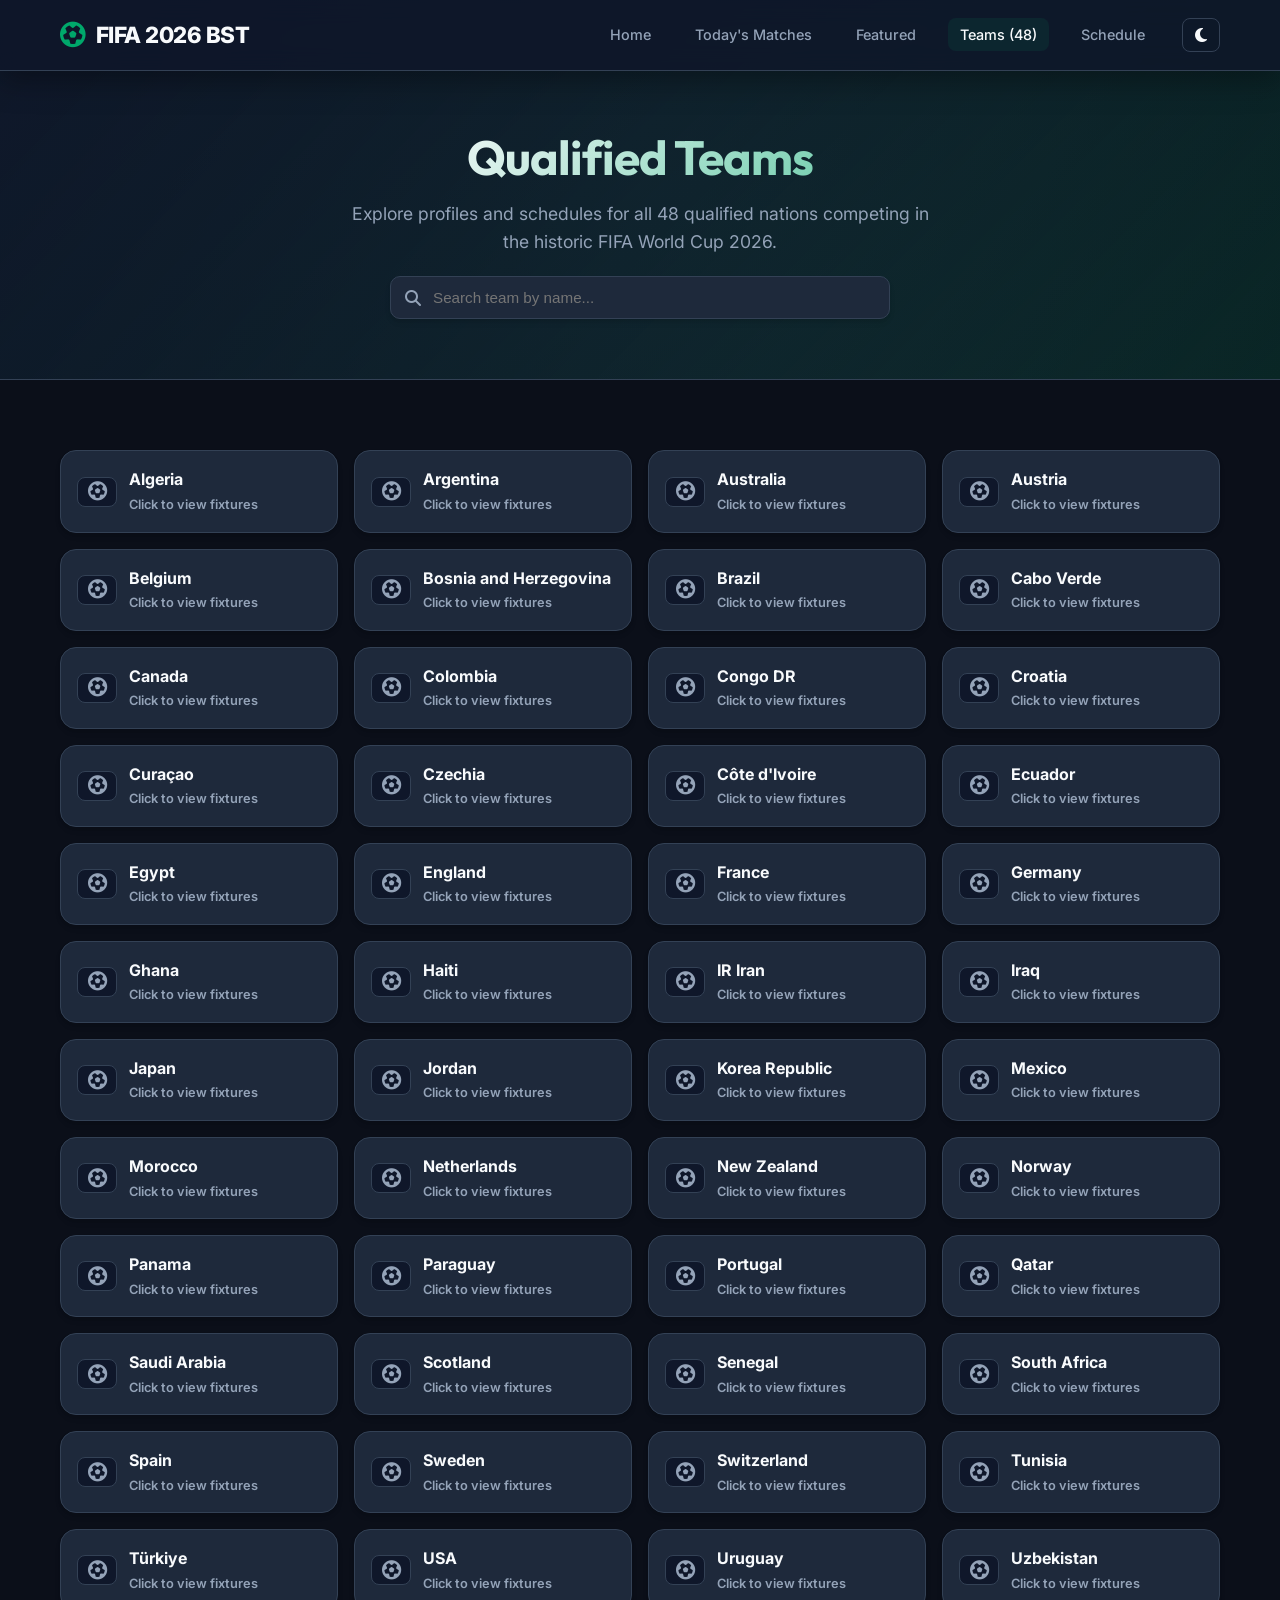
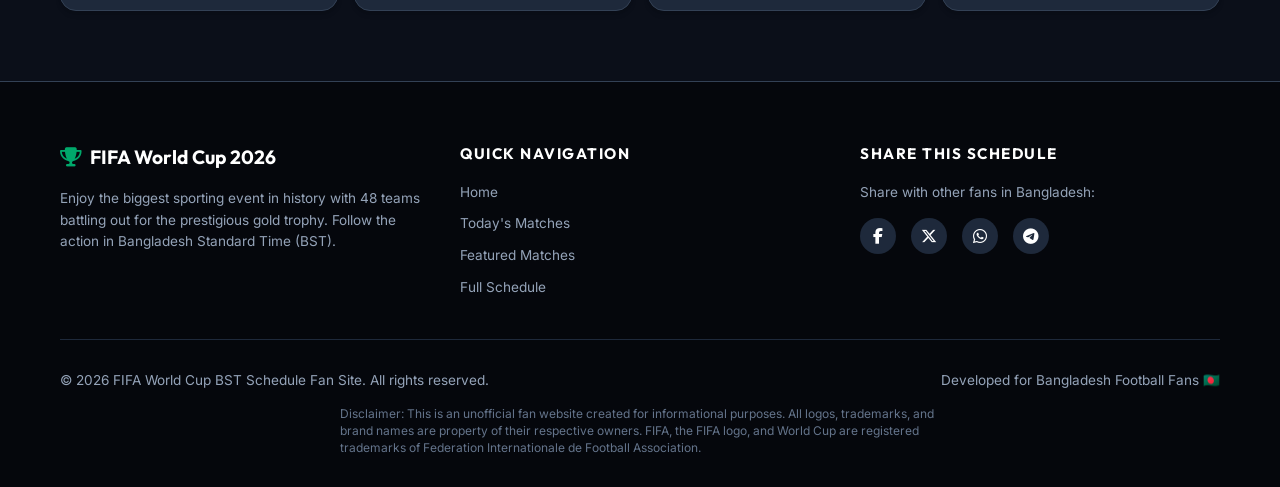
==== teams.html @ 89f2f766 "update" ====
<!DOCTYPE html>
<html lang="en">
<head>
  <meta charset="UTF-8">
  <meta name="viewport" content="width=device-width, initial-scale=1.0">
  <title>FIFA World Cup 2026 – Qualified Teams (48 Nations)</title>
  
  <!-- SEO Meta Tags -->
  <meta name="description" content="View all 48 qualified countries for the FIFA World Cup 2026. Search by team name and filter schedules instantly.">
  <meta name="keywords" content="FIFA World Cup 2026, World Cup Teams, Qualified Nations, 48 Teams, World Cup BST">
  <meta name="author" content="Antigravity Coding Assistant">
  
  <!-- Google Fonts -->
  <link rel="preconnect" href="https://fonts.googleapis.com">
  <link rel="preconnect" href="https://fonts.gstatic.com" crossorigin>
  <link href="https://fonts.googleapis.com/css2?family=Inter:wght@300;400;500;600;700&family=Outfit:wght@400;500;600;700;800;900&display=swap" rel="stylesheet">
  
  <!-- FontAwesome Icons -->
  <link rel="stylesheet" href="https://cdnjs.cloudflare.com/ajax/libs/font-awesome/6.4.0/css/all.min.css">
  
  <style>
    /* CSS Variable Definitions for Themes */
    :root {
      /* Dark Theme (Default) */
      --bg-primary: #0b0f19;
      --bg-secondary: #1e293b;
      --bg-tertiary: #0f172a;
      --border-color: #334155;
      --text-primary: #f8fafc;
      --text-secondary: #94a3b8;
      
      --primary-color: #00a86b; /* Emerald Green */
      --primary-hover: #00c880;
      --secondary-color: #ffd700; /* Gold */
      --accent-color: #e21a3c; /* Crimson */
      
      --card-bg: rgba(30, 41, 59, 0.7);
      --card-hover-border: var(--primary-color);
      --header-bg: rgba(15, 23, 42, 0.85);
      
      --glass-shadow: 0 8px 32px 0 rgba(0, 0, 0, 0.37);
      --card-shadow: 0 4px 6px -1px rgba(0, 0, 0, 0.1), 0 2px 4px -1px rgba(0, 0, 0, 0.06);
    }

    [data-theme="light"] {
      /* Light Theme */
      --bg-primary: #f1f5f9;
      --bg-secondary: #ffffff;
      --bg-tertiary: #f8fafc;
      --border-color: #cbd5e1;
      --text-primary: #0f172a;
      --text-secondary: #64748b;
      
      --primary-color: #00875a;
      --primary-hover: #00a86b;
      --secondary-color: #d97706; /* Rich Amber Gold */
      --accent-color: #c0122e;
      
      --card-bg: rgba(255, 255, 255, 0.8);
      --card-hover-border: var(--primary-color);
      --header-bg: rgba(248, 250, 252, 0.85);
      
      --glass-shadow: 0 8px 32px 0 rgba(15, 23, 42, 0.06);
      --card-shadow: 0 4px 6px -1px rgba(0, 0, 0, 0.05), 0 2px 4px -1px rgba(0, 0, 0, 0.03);
    }

    /* Core Styles */
    * {
      box-sizing: border-box;
      margin: 0;
      padding: 0;
      transition: background-color 0.3s ease, color 0.3s ease, border-color 0.3s ease;
    }

    html {
      scroll-behavior: smooth;
    }

    body {
      font-family: 'Inter', sans-serif;
      background-color: var(--bg-primary);
      color: var(--text-primary);
      line-height: 1.6;
      overflow-x: hidden;
    }

    h1, h2, h3, h4, .font-title {
      font-family: 'Outfit', sans-serif;
      font-weight: 700;
    }

    a {
      text-decoration: none;
      color: inherit;
    }

    .container {
      max-width: 1200px;
      margin: 0 auto;
      padding: 0 20px;
    }

    /* Sticky Navigation Header */
    header {
      position: fixed;
      top: 0;
      left: 0;
      width: 100%;
      z-index: 1000;
      background-color: var(--header-bg);
      backdrop-filter: blur(12px);
      -webkit-backdrop-filter: blur(12px);
      border-bottom: 1px solid var(--border-color);
      box-shadow: var(--glass-shadow);
    }

    .nav-container {
      display: flex;
      justify-content: space-between;
      align-items: center;
      height: 70px;
    }

    .logo {
      display: flex;
      align-items: center;
      gap: 10px;
      font-size: 1.4rem;
      font-weight: 800;
      color: var(--text-primary);
      letter-spacing: -0.5px;
    }

    .logo i {
      color: var(--primary-color);
      font-size: 1.6rem;
    }

    nav {
      display: flex;
      align-items: center;
      gap: 25px;
    }

    .nav-links {
      display: flex;
      list-style: none;
      gap: 20px;
    }

    .nav-links a {
      font-size: 0.9rem;
      font-weight: 500;
      color: var(--text-secondary);
      padding: 8px 12px;
      border-radius: 8px;
      transition: all 0.2s ease;
    }

    .nav-links a:hover, .nav-links a.active {
      color: var(--text-primary);
      background-color: rgba(0, 168, 107, 0.1);
    }

    /* Theme Toggle Switch */
    .theme-toggle-btn {
      background: none;
      border: 1px solid var(--border-color);
      color: var(--text-primary);
      cursor: pointer;
      font-size: 1rem;
      padding: 8px 12px;
      border-radius: 8px;
      display: flex;
      align-items: center;
      justify-content: center;
      transition: all 0.2s ease;
    }

    .theme-toggle-btn:hover {
      border-color: var(--primary-color);
      color: var(--primary-color);
      background-color: rgba(0, 168, 107, 0.05);
    }

    /* Mobile Menu Toggle Button */
    .menu-toggle {
      display: none;
      background: none;
      border: none;
      color: var(--text-primary);
      font-size: 1.5rem;
      cursor: pointer;
    }

    /* Hero Section */
    .hero-section {
      position: relative;
      background: linear-gradient(135deg, var(--bg-tertiary) 0%, rgba(0, 168, 107, 0.15) 100%),
                  radial-gradient(circle at 50% 50%, rgba(30, 41, 59, 0.4) 0%, var(--bg-primary) 100%);
      padding: 130px 20px 60px 20px;
      text-align: center;
      border-bottom: 1px solid var(--border-color);
    }

    .hero-title {
      font-size: 3rem;
      line-height: 1.15;
      margin-bottom: 15px;
      letter-spacing: -1px;
      background: linear-gradient(135deg, var(--text-primary) 30%, var(--primary-color) 100%);
      -webkit-background-clip: text;
      -webkit-text-fill-color: transparent;
    }

    .hero-subtitle {
      font-size: 1.1rem;
      color: var(--text-secondary);
      max-width: 600px;
      margin: 0 auto 20px auto;
    }

    /* Search Box */
    .search-container {
      max-width: 500px;
      margin: 20px auto 0 auto;
      position: relative;
    }

    .search-container i {
      position: absolute;
      left: 15px;
      top: 50%;
      transform: translateY(-50%);
      color: var(--text-secondary);
    }

    .search-container input {
      width: 100%;
      background-color: var(--bg-secondary);
      border: 1px solid var(--border-color);
      border-radius: 10px;
      padding: 12px 15px 12px 42px;
      color: var(--text-primary);
      font-size: 0.95rem;
      outline: none;
      transition: border-color 0.2s ease;
      box-shadow: var(--card-shadow);
    }

    .search-container input:focus {
      border-color: var(--primary-color);
    }

    /* Teams Grid Section */
    .teams-section {
      padding: 70px 0;
    }

    .teams-grid {
      display: grid;
      grid-template-columns: repeat(auto-fill, minmax(220px, 1fr));
      gap: 16px;
      align-items: stretch;
    }

    .team-mini-card {
      background-color: var(--bg-secondary);
      border: 1px solid var(--border-color);
      border-radius: 16px;
      padding: 16px;
      box-shadow: var(--card-shadow);
      display: flex;
      align-items: center;
      gap: 12px;
      transition: transform 0.2s ease, border-color 0.2s ease;
      cursor: pointer;
      user-select: none;
    }

    .team-mini-card:hover {
      transform: translateY(-3px);
      border-color: var(--primary-color);
      box-shadow: 0 8px 16px -6px rgba(0, 168, 107, 0.2);
    }

    .team-mini-flag {
      width: 40px;
      height: 30px;
      background: var(--bg-tertiary);
      border: 1px solid var(--border-color);
      border-radius: 8px;
      overflow: hidden;
      display: flex;
      align-items: center;
      justify-content: center;
      flex-shrink: 0;
    }

    .team-flag {
      max-width: 100%;
      max-height: 100%;
      object-fit: cover;
    }

    .flag-placeholder {
      font-size: 1.2rem;
      color: var(--text-secondary);
    }

    .team-mini-name {
      font-weight: 700;
      color: var(--text-primary);
      word-break: break-word;
    }

    .team-mini-sub {
      margin-top: 2px;
      color: var(--text-secondary);
      font-size: 0.8rem;
      font-weight: 600;
    }

    /* No Results Message */
    .no-results {
      grid-column: 1 / -1;
      text-align: center;
      padding: 45px 20px;
      background-color: var(--bg-secondary);
      border: 1px dashed var(--border-color);
      border-radius: 16px;
      color: var(--text-secondary);
    }

    .no-results i {
      font-size: 2.5rem;
      color: var(--border-color);
      margin-bottom: 12px;
    }

    .no-results p {
      margin-bottom: 15px;
    }

    .btn-action {
      background: var(--primary-color);
      color: #fff;
      font-weight: 600;
      border: none;
      padding: 8px 16px;
      border-radius: 8px;
      cursor: pointer;
      font-size: 0.85rem;
      display: inline-flex;
      align-items: center;
      gap: 6px;
      transition: background-color 0.2s ease;
    }

    .btn-action:hover {
      background-color: var(--primary-hover);
    }

    /* Footer */
    footer {
      background-color: #05070c;
      color: #94a3b8;
      padding: 60px 0 30px 0;
      border-top: 1px solid var(--border-color);
      font-size: 0.85rem;
    }

    .footer-top {
      display: grid;
      grid-template-columns: repeat(3, 1fr);
      gap: 40px;
      margin-bottom: 40px;
    }

    .footer-col-desc h3 {
      color: #fff;
      font-size: 1.2rem;
      margin-bottom: 15px;
      display: flex;
      align-items: center;
      gap: 8px;
    }

    .footer-col-desc h3 i {
      color: var(--primary-color);
    }

    .footer-col-desc p {
      line-height: 1.6;
    }

    .footer-col-links h4, .footer-col-social h4 {
      color: #fff;
      font-size: 0.95rem;
      margin-bottom: 15px;
      text-transform: uppercase;
      letter-spacing: 1.5px;
    }

    .footer-links {
      list-style: none;
      display: flex;
      flex-direction: column;
      gap: 10px;
    }

    .footer-links a:hover {
      color: var(--primary-color);
    }

    .social-icons {
      display: flex;
      gap: 15px;
    }

    .social-btn {
      width: 36px;
      height: 36px;
      background-color: #1e293b;
      border-radius: 50%;
      display: flex;
      align-items: center;
      justify-content: center;
      font-size: 1rem;
      color: #fff;
      transition: all 0.2s ease;
    }

    .social-btn:hover {
      background-color: var(--primary-color);
      transform: translateY(-2px);
    }

    .footer-bottom {
      border-top: 1px solid #1e293b;
      padding-top: 30px;
      text-align: center;
      display: flex;
      justify-content: space-between;
      align-items: center;
      flex-wrap: wrap;
      gap: 15px;
    }

    .footer-disclaimer {
      font-size: 0.75rem;
      color: #64748b;
      max-width: 600px;
      margin: 15px auto 0 auto;
      line-height: 1.4;
    }

    /* Custom Scrollbar */
    ::-webkit-scrollbar {
      width: 10px;
      height: 10px;
    }
    ::-webkit-scrollbar-track {
      background: var(--bg-tertiary);
    }
    ::-webkit-scrollbar-thumb {
      background: var(--border-color);
      border-radius: 5px;
    }
    ::-webkit-scrollbar-thumb:hover {
      background: var(--primary-color);
    }

    /* Responsive Queries */
    @media (max-width: 768px) {
      .menu-toggle {
        display: block;
      }

      nav {
        position: absolute;
        top: 70px;
        left: 0;
        width: 100%;
        background-color: var(--bg-tertiary);
        border-bottom: 1px solid var(--border-color);
        flex-direction: column;
        padding: 20px;
        gap: 15px;
        box-shadow: 0 10px 15px rgba(0,0,0,0.1);
        display: none;
      }

      nav.open {
        display: flex;
      }

      .nav-links {
        flex-direction: column;
        width: 100%;
        text-align: center;
        gap: 10px;
      }

      .nav-links a {
        display: block;
        width: 100%;
      }

      .theme-toggle-btn {
        width: 100%;
      }

      .hero-section {
        padding: 110px 20px 45px 20px;
      }

      .hero-title {
        font-size: 2.2rem;
      }

      .footer-top {
        grid-template-columns: 1fr;
        gap: 30px;
      }

      .footer-bottom {
        flex-direction: column;
        text-align: center;
      }
    }
  </style>
</head>
<body>

  <!-- Sticky Navigation Header -->
  <header>
    <div class="container nav-container">
      <a href="index.html" class="logo">
        <i class="fa-solid fa-futbol"></i>
        <span>FIFA 2026 BST</span>
      </a>
      
      <button class="menu-toggle" id="menu-toggle-btn" aria-label="Toggle Navigation Menu">
        <i class="fa-solid fa-bars"></i>
      </button>

      <nav id="mobile-nav">
        <ul class="nav-links">
          <li><a href="index.html" onclick="closeMobileMenu()">Home</a></li>
          <li><a href="index.html#today" onclick="closeMobileMenu()">Today's Matches</a></li>
          <li><a href="index.html#featured" onclick="closeMobileMenu()">Featured</a></li>
          <li><a href="teams.html" class="active" onclick="closeMobileMenu()">Teams (48)</a></li>
          <li><a href="index.html#schedule" onclick="closeMobileMenu()">Schedule</a></li>
        </ul>
        <button class="theme-toggle-btn" id="theme-toggle" aria-label="Toggle Dark/Light Mode">
          <i class="fa-solid fa-moon"></i>
        </button>
      </nav>
    </div>
  </header>

  <!-- Hero Section -->
  <section class="hero-section">
    <div class="hero-content">
      <h1 class="hero-title">Qualified Teams</h1>
      <p class="hero-subtitle">
        Explore profiles and schedules for all 48 qualified nations competing in the historic FIFA World Cup 2026.
      </p>
      
      <!-- Search Input -->
      <div class="search-container">
        <i class="fa-solid fa-magnifying-glass"></i>
        <input type="text" id="search-input" placeholder="Search team by name...">
      </div>
    </div>
  </section>

  <!-- Teams Grid Section -->
  <section class="teams-section">
    <div class="container">
      <div class="teams-grid" id="teams-container">
        <!-- Will be populated by JS -->
      </div>
    </div>
  </section>

  <!-- Footer -->
  <footer>
    <div class="container">
      <div class="footer-top">
        <div class="footer-col-desc">
          <h3><i class="fa-solid fa-trophy"></i> FIFA World Cup 2026</h3>
          <p>
            Enjoy the biggest sporting event in history with 48 teams battling out for the prestigious gold trophy. Follow the action in Bangladesh Standard Time (BST).
          </p>
        </div>
        <div class="footer-col-links">
          <h4>Quick Navigation</h4>
          <ul class="footer-links">
            <li><a href="index.html">Home</a></li>
            <li><a href="index.html#today">Today's Matches</a></li>
            <li><a href="index.html#featured">Featured Matches</a></li>
            <li><a href="index.html#schedule">Full Schedule</a></li>
          </ul>
        </div>
        <div class="footer-col-social">
          <h4>Share this Schedule</h4>
          <p style="margin-bottom:15px;">Share with other fans in Bangladesh:</p>
          <div class="social-icons">
            <a href="#" class="social-btn" aria-label="Facebook"><i class="fa-brands fa-facebook-f"></i></a>
            <a href="#" class="social-btn" aria-label="Twitter"><i class="fa-brands fa-x-twitter"></i></a>
            <a href="#" class="social-btn" aria-label="WhatsApp"><i class="fa-brands fa-whatsapp"></i></a>
            <a href="#" class="social-btn" aria-label="Telegram"><i class="fa-brands fa-telegram"></i></a>
          </div>
        </div>
      </div>

      <div class="footer-bottom">
        <p>&copy; 2026 FIFA World Cup BST Schedule Fan Site. All rights reserved.</p>
        <p>Developed for Bangladesh Football Fans 🇧🇩</p>
      </div>

      <p class="footer-disclaimer">
        Disclaimer: This is an unofficial fan website created for informational purposes. All logos, trademarks, and brand names are property of their respective owners. FIFA, the FIFA logo, and World Cup are registered trademarks of Federation Internationale de Football Association.
      </p>
    </div>
  </footer>

  <script>
    // 1. DATASET DEFINITION (Matches to extract teams from)
    const matches = [
      { id: 1, stage: 'Group Stage', group: 'Group A', team1: 'Mexico', team2: 'South Africa', team1_code: 'mx', team2_code: 'za', utc_time: '2026-06-11T21:30:00Z', venue: 'Mexico City Stadium, Mexico City', score1: 2, score2: 0, status: 'Completed', featured: true },
      { id: 2, stage: 'Group Stage', group: 'Group A', team1: 'Korea Republic', team2: 'Czechia', team1_code: 'kr', team2_code: 'cz', utc_time: '2026-06-12T01:00:00Z', venue: 'Guadalajara Stadium, Guadalajara', score1: 2, score2: 1, status: 'Completed', featured: false },
      { id: 3, stage: 'Group Stage', group: 'Group B', team1: 'Canada', team2: 'Bosnia and Herzegovina', team1_code: 'ca', team2_code: 'ba', utc_time: '2026-06-12T23:00:00Z', venue: 'Toronto Stadium, Toronto', score1: 1, score2: 1, status: 'Completed', featured: false },
      { id: 4, stage: 'Group Stage', group: 'Group D', team1: 'USA', team2: 'Paraguay', team1_code: 'us', team2_code: 'py', utc_time: '2026-06-13T02:00:00Z', venue: 'Los Angeles Stadium, Los Angeles', score1: 4, score2: 1, status: 'Completed', featured: false },
      { id: 5, stage: 'Group Stage', group: 'Group B', team1: 'Qatar', team2: 'Switzerland', team1_code: 'qa', team2_code: 'ch', utc_time: '2026-06-13T17:00:00Z', venue: 'San Francisco Bay Area Stadium, Santa Clara', score1: 1, score2: 1, status: 'Completed', featured: false },
      { id: 6, stage: 'Group Stage', group: 'Group D', team1: 'Australia', team2: 'Türkiye', team1_code: 'au', team2_code: 'tr', utc_time: '2026-06-14T20:00:00Z', venue: 'BC Place Vancouver, Vancouver', score1: 2, score2: 0, status: 'Completed', featured: false },
      { id: 7, stage: 'Group Stage', group: 'Group C', team1: 'Brazil', team2: 'Morocco', team1_code: 'br', team2_code: 'ma', utc_time: '2026-06-13T23:00:00Z', venue: 'New York/New Jersey Stadium, East Rutherford', score1: 1, score2: 1, status: 'Completed', featured: false },
      { id: 8, stage: 'Group Stage', group: 'Group C', team1: 'Haiti', team2: 'Scotland', team1_code: 'ht', team2_code: 'gb-sct', utc_time: '2026-06-14T02:00:00Z', venue: 'Boston Stadium, Boston', score1: 0, score2: 1, status: 'Completed', featured: false },
      { id: 9, stage: 'Group Stage', group: 'Group E', team1: 'Germany', team2: 'Curaçao', team1_code: 'de', team2_code: 'cw', utc_time: '2026-06-14T17:00:00Z', venue: 'Houston Stadium, Houston', score1: 7, score2: 1, status: 'Completed', featured: false },
      { id: 10, stage: 'Group Stage', group: 'Group E', team1: 'Côte d\'Ivoire', team2: 'Ecuador', team1_code: 'ci', team2_code: 'ec', utc_time: '2026-06-14T20:00:00Z', venue: 'Philadelphia Stadium, Philadelphia', score1: 1, score2: 0, status: 'Completed', featured: false },
      { id: 11, stage: 'Group Stage', group: 'Group F', team1: 'Netherlands', team2: 'Japan', team1_code: 'nl', team2_code: 'jp', utc_time: '2026-06-14T23:00:00Z', venue: 'Dallas Stadium, Arlington', score1: 2, score2: 2, status: 'Completed', featured: false },
      { id: 12, stage: 'Group Stage', group: 'Group F', team1: 'Sweden', team2: 'Tunisia', team1_code: 'se', team2_code: 'tn', utc_time: '2026-06-15T02:00:00Z', venue: 'Monterrey Stadium, Monterrey', score1: 5, score2: 1, status: 'Completed', featured: false },
      { id: 13, stage: 'Group Stage', group: 'Group G', team1: 'Belgium', team2: 'Egypt', team1_code: 'be', team2_code: 'eg', utc_time: '2026-06-15T17:00:00Z', venue: 'Seattle Stadium, Seattle', score1: 1, score2: 1, status: 'Completed', featured: false },
      { id: 14, stage: 'Group Stage', group: 'Group G', team1: 'IR Iran', team2: 'New Zealand', team1_code: 'ir', team2_code: 'nz', utc_time: '2026-06-16T02:00:00Z', venue: 'Los Angeles Stadium, Los Angeles', score1: 2, score2: 2, status: 'Completed', featured: false },
      { id: 15, stage: 'Group Stage', group: 'Group H', team1: 'Spain', team2: 'Cabo Verde', team1_code: 'es', team2_code: 'cv', utc_time: '2026-06-15T23:00:00Z', venue: 'Atlanta Stadium, Atlanta', score1: 0, score2: 0, status: 'Completed', featured: false },
      { id: 16, stage: 'Group Stage', group: 'Group H', team1: 'Saudi Arabia', team2: 'Uruguay', team1_code: 'sa', team2_code: 'uy', utc_time: '2026-06-16T02:00:00Z', venue: 'Miami Stadium, Miami', score1: 1, score2: 1, status: 'Completed', featured: false },
      { id: 17, stage: 'Group Stage', group: 'Group I', team1: 'France', team2: 'Senegal', team1_code: 'fr', team2_code: 'sn', utc_time: '2026-06-16T19:00:00Z', venue: 'New York/New Jersey Stadium, East Rutherford', score1: null, score2: null, status: 'Scheduled', featured: false },
      { id: 18, stage: 'Group Stage', group: 'Group I', team1: 'Iraq', team2: 'Norway', team1_code: 'iq', team2_code: 'no', utc_time: '2026-06-16T22:00:00Z', venue: 'Boston Stadium, Boston', score1: null, score2: null, status: 'Scheduled', featured: false },
      { id: 19, stage: 'Group Stage', group: 'Group J', team1: 'Argentina', team2: 'Algeria', team1_code: 'ar', team2_code: 'dz', utc_time: '2026-06-17T01:00:00Z', venue: 'Kansas City Stadium, Kansas City', score1: null, score2: null, status: 'Scheduled', featured: false },
      { id: 20, stage: 'Group Stage', group: 'Group J', team1: 'Austria', team2: 'Jordan', team1_code: 'at', team2_code: 'jo', utc_time: '2026-06-17T04:00:00Z', venue: 'San Francisco Bay Area Stadium, Santa Clara', score1: null, score2: null, status: 'Scheduled', featured: false },
      { id: 21, stage: 'Group Stage', group: 'Group K', team1: 'Portugal', team2: 'Congo DR', team1_code: 'pt', team2_code: 'cd', utc_time: '2026-06-17T17:00:00Z', venue: 'Houston Stadium, Houston', score1: null, score2: null, status: 'Scheduled', featured: false },
      { id: 22, stage: 'Group Stage', group: 'Group K', team1: 'Uzbekistan', team2: 'Colombia', team1_code: 'uz', team2_code: 'co', utc_time: '2026-06-18T02:00:00Z', venue: 'Mexico City Stadium, Mexico City', score1: null, score2: null, status: 'Scheduled', featured: false },
      { id: 23, stage: 'Group Stage', group: 'Group L', team1: 'England', team2: 'Croatia', team1_code: 'gb-eng', team2_code: 'hr', utc_time: '2026-06-17T20:00:00Z', venue: 'Dallas Stadium, Arlington', score1: null, score2: null, status: 'Scheduled', featured: false },
      { id: 24, stage: 'Group Stage', group: 'Group L', team1: 'Ghana', team2: 'Panama', team1_code: 'gh', team2_code: 'pa', utc_time: '2026-06-17T23:00:00Z', venue: 'Toronto Stadium, Toronto', score1: null, score2: null, status: 'Scheduled', featured: false },
      { id: 25, stage: 'Group Stage', group: 'Group I', team1: 'Norway', team2: 'France', team1_code: 'no', team2_code: 'fr', utc_time: '2026-06-26T19:00:00Z', venue: 'Boston Stadium, Boston', score1: null, score2: null, status: 'Scheduled', featured: false },
      { id: 26, stage: 'Group Stage', group: 'Group I', team1: 'Senegal', team2: 'Iraq', team1_code: 'sn', team2_code: 'iq', utc_time: '2026-06-26T19:00:00Z', venue: 'Toronto Stadium, Toronto', score1: null, score2: null, status: 'Scheduled', featured: false },
      { id: 27, stage: 'Group Stage', group: 'Group A', team1: 'South Africa', team2: 'Korea Republic', team1_code: 'za', team2_code: 'kr', utc_time: '2026-06-25T01:00:00Z', venue: 'Monterrey Stadium, Monterrey', score1: null, score2: null, status: 'Scheduled', featured: false },
      { id: 28, stage: 'Group Stage', group: 'Group A', team1: 'Czechia', team2: 'Mexico', team1_code: 'cz', team2_code: 'mx', utc_time: '2026-06-25T01:00:00Z', venue: 'Mexico City Stadium, Mexico City', score1: null, score2: null, status: 'Scheduled', featured: false },
      { id: 29, stage: 'Group Stage', group: 'Group B', team1: 'Canada', team2: 'Qatar', team1_code: 'ca', team2_code: 'qa', utc_time: '2026-06-18T22:00:00Z', venue: 'BC Place Vancouver, Vancouver', score1: null, score2: null, status: 'Scheduled', featured: false },
      { id: 30, stage: 'Group Stage', group: 'Group B', team1: 'Switzerland', team2: 'Bosnia and Herzegovina', team1_code: 'ch', team2_code: 'ba', utc_time: '2026-06-18T19:00:00Z', venue: 'Los Angeles Stadium, Los Angeles', score1: null, score2: null, status: 'Scheduled', featured: false },
      { id: 31, stage: 'Group Stage', group: 'Group C', team1: 'Scotland', team2: 'Morocco', team1_code: 'gb-sct', team2_code: 'ma', utc_time: '2026-06-19T22:00:00Z', venue: 'Boston Stadium, Boston', score1: null, score2: null, status: 'Scheduled', featured: false },
      { id: 32, stage: 'Group Stage', group: 'Group C', team1: 'Brazil', team2: 'Haiti', team1_code: 'br', team2_code: 'ht', utc_time: '2026-06-20T00:30:00Z', venue: 'Philadelphia Stadium, Philadelphia', score1: null, score2: null, status: 'Scheduled', featured: false },
      { id: 33, stage: 'Group Stage', group: 'Group D', team1: 'USA', team2: 'Australia', team1_code: 'us', team2_code: 'au', utc_time: '2026-06-19T19:00:00Z', venue: 'Seattle Stadium, Seattle', score1: null, score2: null, status: 'Scheduled', featured: false },
      { id: 34, stage: 'Group Stage', group: 'Group D', team1: 'Türkiye', team2: 'Paraguay', team1_code: 'tr', team2_code: 'py', utc_time: '2026-06-20T03:00:00Z', venue: 'San Francisco Bay Area Stadium, Santa Clara', score1: null, score2: null, status: 'Scheduled', featured: false },
      { id: 35, stage: 'Group Stage', group: 'Group E', team1: 'Germany', team2: 'Côte d\'Ivoire', team1_code: 'de', team2_code: 'ci', utc_time: '2026-06-20T20:00:00Z', venue: 'Toronto Stadium, Toronto', score1: null, score2: null, status: 'Scheduled', featured: false },
      { id: 36, stage: 'Group Stage', group: 'Group E', team1: 'Ecuador', team2: 'Curaçao', team1_code: 'ec', team2_code: 'cw', utc_time: '2026-06-21T00:00:00Z', venue: 'Kansas City Stadium, Kansas City', score1: null, score2: null, status: 'Scheduled', featured: false },
      { id: 37, stage: 'Group Stage', group: 'Group F', team1: 'Netherlands', team2: 'Sweden', team1_code: 'nl', team2_code: 'se', utc_time: '2026-06-20T17:00:00Z', venue: 'Houston Stadium, Houston', score1: null, score2: null, status: 'Scheduled', featured: false },
      { id: 38, stage: 'Group Stage', group: 'Group F', team1: 'Tunisia', team2: 'Japan', team1_code: 'tn', team2_code: 'jp', utc_time: '2026-06-21T04:00:00Z', venue: 'Monterrey Stadium, Monterrey', score1: null, score2: null, status: 'Scheduled', featured: false },
      { id: 39, stage: 'Group Stage', group: 'Group G', team1: 'Belgium', team2: 'IR Iran', team1_code: 'be', team2_code: 'ir', utc_time: '2026-06-21T19:00:00Z', venue: 'Los Angeles Stadium, Los Angeles', score1: null, score2: null, status: 'Scheduled', featured: false },
      { id: 40, stage: 'Group Stage', group: 'Group G', team1: 'New Zealand', team2: 'Egypt', team1_code: 'nz', team2_code: 'eg', utc_time: '2026-06-22T01:00:00Z', venue: 'BC Place Vancouver, Vancouver', score1: null, score2: null, status: 'Scheduled', featured: false },
      { id: 41, stage: 'Group Stage', group: 'Group H', team1: 'Uruguay', team2: 'Spain', team1_code: 'uy', team2_code: 'es', utc_time: '2026-06-27T00:00:00Z', venue: 'Guadalajara Stadium, Guadalajara', score1: null, score2: null, status: 'Scheduled', featured: false },
      { id: 42, stage: 'Group Stage', group: 'Group H', team1: 'Cabo Verde', team2: 'Saudi Arabia', team1_code: 'cv', team2_code: 'sa', utc_time: '2026-06-27T00:00:00Z', venue: 'Houston Stadium, Houston', score1: null, score2: null, status: 'Scheduled', featured: false },
      { id: 43, stage: 'Group Stage', group: 'Group J', team1: 'Jordan', team2: 'Argentina', team1_code: 'jo', team2_code: 'ar', utc_time: '2026-06-28T02:00:00Z', venue: 'Dallas Stadium, Arlington', score1: null, score2: null, status: 'Scheduled', featured: false },
      { id: 44, stage: 'Group Stage', group: 'Group J', team1: 'Algeria', team2: 'Austria', team1_code: 'dz', team2_code: 'at', utc_time: '2026-06-28T02:00:00Z', venue: 'Kansas City Stadium, Kansas City', score1: null, score2: null, status: 'Scheduled', featured: false },
      { id: 45, stage: 'Group Stage', group: 'Group K', team1: 'Portugal', team2: 'Uzbekistan', team1_code: 'pt', team2_code: 'uz', utc_time: '2026-06-23T17:00:00Z', venue: 'Houston Stadium, Houston', score1: null, score2: null, status: 'Scheduled', featured: false },
      { id: 46, stage: 'Group Stage', group: 'Group K', team1: 'Colombia', team2: 'Congo DR', team1_code: 'co', team2_code: 'cd', utc_time: '2026-06-24T02:00:00Z', venue: 'Guadalajara Stadium, Guadalajara', score1: null, score2: null, status: 'Scheduled', featured: false },
      { id: 47, stage: 'Group Stage', group: 'Group L', team1: 'Panama', team2: 'England', team1_code: 'pa', team2_code: 'gb-eng', utc_time: '2026-06-27T21:00:00Z', venue: 'New York/New Jersey Stadium, East Rutherford', score1: null, score2: null, status: 'Scheduled', featured: false },
      { id: 48, stage: 'Group Stage', group: 'Group L', team1: 'Croatia', team2: 'Ghana', team1_code: 'hr', team2_code: 'gh', utc_time: '2026-06-27T21:00:00Z', venue: 'Philadelphia Stadium, Philadelphia', score1: null, score2: null, status: 'Scheduled', featured: false },
      { id: 49, stage: 'Group Stage', group: 'Group A', team1: 'Czechia', team2: 'South Africa', team1_code: 'cz', team2_code: 'za', utc_time: '2026-06-18T16:00:00Z', venue: 'Atlanta Stadium, Atlanta', score1: null, score2: null, status: 'Scheduled', featured: false },
      { id: 50, stage: 'Group Stage', group: 'Group A', team1: 'Mexico', team2: 'Korea Republic', team1_code: 'mx', team2_code: 'kr', utc_time: '2026-06-19T01:00:00Z', venue: 'Guadalajara Stadium, Guadalajara', score1: null, score2: null, status: 'Scheduled', featured: false },
      { id: 51, stage: 'Group Stage', group: 'Group B', team1: 'Bosnia and Herzegovina', team2: 'Qatar', team1_code: 'ba', team2_code: 'qa', utc_time: '2026-06-24T19:00:00Z', venue: 'Seattle Stadium, Seattle', score1: null, score2: null, status: 'Scheduled', featured: false },
      { id: 52, stage: 'Group Stage', group: 'Group B', team1: 'Switzerland', team2: 'Canada', team1_code: 'ch', team2_code: 'ca', utc_time: '2026-06-24T19:00:00Z', venue: 'BC Place Vancouver, Vancouver', score1: null, score2: null, status: 'Scheduled', featured: false },
      { id: 53, stage: 'Group Stage', group: 'Group C', team1: 'Morocco', team2: 'Haiti', team1_code: 'ma', team2_code: 'ht', utc_time: '2026-06-24T22:00:00Z', venue: 'Atlanta Stadium, Atlanta', score1: null, score2: null, status: 'Scheduled', featured: false },
      { id: 54, stage: 'Group Stage', group: 'Group C', team1: 'Scotland', team2: 'Brazil', team1_code: 'gb-sct', team2_code: 'br', utc_time: '2026-06-24T22:00:00Z', venue: 'Miami Stadium, Miami', score1: null, score2: null, status: 'Scheduled', featured: false },
      { id: 55, stage: 'Group Stage', group: 'Group D', team1: 'Paraguay', team2: 'Australia', team1_code: 'py', team2_code: 'au', utc_time: '2026-06-26T02:00:00Z', venue: 'San Francisco Bay Area Stadium, Santa Clara', score1: null, score2: null, status: 'Scheduled', featured: false },
      { id: 56, stage: 'Group Stage', group: 'Group D', team1: 'Türkiye', team2: 'USA', team1_code: 'tr', team2_code: 'us', utc_time: '2026-06-26T02:00:00Z', venue: 'Los Angeles Stadium, Los Angeles', score1: null, score2: null, status: 'Scheduled', featured: false },
      { id: 57, stage: 'Group Stage', group: 'Group E', team1: 'Curaçao', team2: 'Côte d\'Ivoire', team1_code: 'cw', team2_code: 'ci', utc_time: '2026-06-25T20:00:00Z', venue: 'Philadelphia Stadium, Philadelphia', score1: null, score2: null, status: 'Scheduled', featured: false },
      { id: 58, stage: 'Group Stage', group: 'Group E', team1: 'Ecuador', team2: 'Germany', team1_code: 'ec', team2_code: 'de', utc_time: '2026-06-25T20:00:00Z', venue: 'New York/New Jersey Stadium, East Rutherford', score1: null, score2: null, status: 'Scheduled', featured: false },
      { id: 59, stage: 'Group Stage', group: 'Group F', team1: 'Japan', team2: 'Sweden', team1_code: 'jp', team2_code: 'se', utc_time: '2026-06-25T23:00:00Z', venue: 'Dallas Stadium, Arlington', score1: null, score2: null, status: 'Scheduled', featured: false },
      { id: 60, stage: 'Group Stage', group: 'Group F', team1: 'Tunisia', team2: 'Netherlands', team1_code: 'tn', team2_code: 'nl', utc_time: '2026-06-25T23:00:00Z', venue: 'Kansas City Stadium, Kansas City', score1: null, score2: null, status: 'Scheduled', featured: false },
      { id: 61, stage: 'Group Stage', group: 'Group G', team1: 'Egypt', team2: 'IR Iran', team1_code: 'eg', team2_code: 'ir', utc_time: '2026-06-27T03:00:00Z', venue: 'Seattle Stadium, Seattle', score1: null, score2: null, status: 'Scheduled', featured: false },
      { id: 62, stage: 'Group Stage', group: 'Group G', team1: 'New Zealand', team2: 'Belgium', team1_code: 'nz', team2_code: 'be', utc_time: '2026-06-27T03:00:00Z', venue: 'BC Place Vancouver, Vancouver', score1: null, score2: null, status: 'Scheduled', featured: false },
      { id: 63, stage: 'Group Stage', group: 'Group H', team1: 'Uruguay', team2: 'Cabo Verde', team1_code: 'uy', team2_code: 'cv', utc_time: '2026-06-21T22:00:00Z', venue: 'Miami Stadium, Miami', score1: null, score2: null, status: 'Scheduled', featured: false },
      { id: 64, stage: 'Group Stage', group: 'Group H', team1: 'Spain', team2: 'Saudi Arabia', team1_code: 'es', team2_code: 'sa', utc_time: '2026-06-21T16:00:00Z', venue: 'Atlanta Stadium, Atlanta', score1: null, score2: null, status: 'Scheduled', featured: false },
      { id: 65, stage: 'Group Stage', group: 'Group I', team1: 'Norway', team2: 'Senegal', team1_code: 'no', team2_code: 'sn', utc_time: '2026-06-23T00:00:00Z', venue: 'New York/New Jersey Stadium, East Rutherford', score1: null, score2: null, status: 'Scheduled', featured: false },
      { id: 66, stage: 'Group Stage', group: 'Group I', team1: 'France', team2: 'Iraq', team1_code: 'fr', team2_code: 'iq', utc_time: '2026-06-22T21:00:00Z', venue: 'Philadelphia Stadium, Philadelphia', score1: null, score2: null, status: 'Scheduled', featured: false },
      { id: 67, stage: 'Group Stage', group: 'Group J', team1: 'Jordan', team2: 'Algeria', team1_code: 'jo', team2_code: 'dz', utc_time: '2026-06-23T03:00:00Z', venue: 'San Francisco Bay Area Stadium, Santa Clara', score1: null, score2: null, status: 'Scheduled', featured: false },
      { id: 68, stage: 'Group Stage', group: 'Group J', team1: 'Argentina', team2: 'Austria', team1_code: 'ar', team2_code: 'at', utc_time: '2026-06-22T17:00:00Z', venue: 'Dallas Stadium, Arlington', score1: null, score2: null, status: 'Scheduled', featured: false },
      { id: 69, stage: 'Group Stage', group: 'Group K', team1: 'Congo DR', team2: 'Uzbekistan', team1_code: 'cd', team2_code: 'uz', utc_time: '2026-06-27T23:30:00Z', venue: 'Atlanta Stadium, Atlanta', score1: null, score2: null, status: 'Scheduled', featured: false },
      { id: 70, stage: 'Group Stage', group: 'Group K', team1: 'Colombia', team2: 'Portugal', team1_code: 'co', team2_code: 'pt', utc_time: '2026-06-27T23:30:00Z', venue: 'Miami Stadium, Miami', score1: null, score2: null, status: 'Scheduled', featured: false },
      { id: 71, stage: 'Group Stage', group: 'Group L', team1: 'Panama', team2: 'Croatia', team1_code: 'pa', team2_code: 'hr', utc_time: '2026-06-23T23:00:00Z', venue: 'Toronto Stadium, Toronto', score1: null, score2: null, status: 'Scheduled', featured: false },
      { id: 72, stage: 'Group Stage', group: 'Group L', team1: 'England', team2: 'Ghana', team1_code: 'gb-eng', team2_code: 'gh', utc_time: '2026-06-23T20:00:00Z', venue: 'Boston Stadium, Boston', score1: null, score2: null, status: 'Scheduled', featured: false },
      { id: 73, stage: 'Round of 32', group: 'Knockout', team1: 'Winner Group A', team2: 'Runner-up Group B', team1_code: 'tbd', team2_code: 'tbd', utc_time: '2026-06-28T22:00:00Z', venue: 'Los Angeles Stadium, Los Angeles', score1: null, score2: null, status: 'Scheduled', featured: false },
      { id: 74, stage: 'Round of 32', group: 'Knockout', team1: 'Runner-up Group A', team2: 'Runner-up Group C', team1_code: 'tbd', team2_code: 'tbd', utc_time: '2026-06-29T02:00:00Z', venue: 'San Francisco Bay Area Stadium, Santa Clara', score1: null, score2: null, status: 'Scheduled', featured: false },
      { id: 75, stage: 'Round of 32', group: 'Knockout', team1: 'Winner Group B', team2: 'Best 3rd A/C/D', team1_code: 'tbd', team2_code: 'tbd', utc_time: '2026-06-29T22:00:00Z', venue: 'Boston Stadium, Boston', score1: null, score2: null, status: 'Scheduled', featured: false },
      { id: 76, stage: 'Round of 32', group: 'Knockout', team1: 'Winner Group C', team2: 'Best 3rd B/E/F', team1_code: 'tbd', team2_code: 'tbd', utc_time: '2026-06-30T02:00:00Z', venue: 'Seattle Stadium, Seattle', score1: null, score2: null, status: 'Scheduled', featured: false },
      { id: 77, stage: 'Round of 32', group: 'Knockout', team1: 'Winner Group D', team2: 'Best 3rd C/G/H', team1_code: 'tbd', team2_code: 'tbd', utc_time: '2026-06-30T22:00:00Z', venue: 'New York New Jersey Stadium, East Rutherford', score1: null, score2: null, status: 'Scheduled', featured: false },
      { id: 78, stage: 'Round of 32', group: 'Knockout', team1: 'Runner-up Group D', team2: 'Runner-up Group E', team1_code: 'tbd', team2_code: 'tbd', utc_time: '2026-07-01T02:00:00Z', venue: 'Dallas Stadium, Arlington', score1: null, score2: null, status: 'Scheduled', featured: false },
      { id: 79, stage: 'Round of 32', group: 'Knockout', team1: 'Winner Group E', team2: 'Runner-up Group F', team1_code: 'tbd', team2_code: 'tbd', utc_time: '2026-07-01T22:00:00Z', venue: 'Houston Stadium, Houston', score1: null, score2: null, status: 'Scheduled', featured: false },
      { id: 80, stage: 'Round of 32', group: 'Knockout', team1: 'Winner Group F', team2: 'Best 3rd D/I/J', team1_code: 'tbd', team2_code: 'tbd', utc_time: '2026-07-02T02:00:00Z', venue: 'Kansas City Stadium, Kansas City', score1: null, score2: null, status: 'Scheduled', featured: false },
      { id: 81, stage: 'Round of 32', group: 'Knockout', team1: 'Winner Group G', team2: 'Runner-up Group H', team1_code: 'tbd', team2_code: 'tbd', utc_time: '2026-07-02T22:00:00Z', venue: 'Philadelphia Stadium, Philadelphia', score1: null, score2: null, status: 'Scheduled', featured: false },
      { id: 82, stage: 'Round of 32', group: 'Knockout', team1: 'Winner Group H', team2: 'Best 3rd E/K/L', team1_code: 'tbd', team2_code: 'tbd', utc_time: '2026-07-03T02:00:00Z', venue: 'Miami Stadium, Miami', score1: null, score2: null, status: 'Scheduled', featured: false },
      { id: 83, stage: 'Round of 32', group: 'Knockout', team1: 'Winner Group I', team2: 'Runner-up Group J', team1_code: 'tbd', team2_code: 'tbd', utc_time: '2026-07-03T18:00:00Z', venue: 'Toronto Stadium, Toronto', score1: null, score2: null, status: 'Scheduled', featured: false },
      { id: 84, stage: 'Round of 32', group: 'Knockout', team1: 'Winner Group J', team2: 'Best 3rd F/G/H', team1_code: 'tbd', team2_code: 'tbd', utc_time: '2026-07-03T22:00:00Z', venue: 'Atlanta Stadium, Atlanta', score1: null, score2: null, status: 'Scheduled', featured: false },
      { id: 85, stage: 'Round of 32', group: 'Knockout', team1: 'Winner Group K', team2: 'Runner-up Group L', team1_code: 'tbd', team2_code: 'tbd', utc_time: '2026-07-04T02:00:00Z', venue: 'Vancouver Stadium, Vancouver', score1: null, score2: null, status: 'Scheduled', featured: false },
      { id: 86, stage: 'Round of 32', group: 'Knockout', team1: 'Winner Group L', team2: 'Best 3rd I/K/L', team1_code: 'tbd', team2_code: 'tbd', utc_time: '2026-07-04T18:00:00Z', venue: 'Monterrey Stadium, Monterrey', score1: null, score2: null, status: 'Scheduled', featured: false },
      { id: 87, stage: 'Round of 32', group: 'Knockout', team1: 'Runner-up Group G', team2: 'Runner-up Group I', team1_code: 'tbd', team2_code: 'tbd', utc_time: '2026-07-04T22:00:00Z', venue: 'Guadalajara Stadium, Guadalajara', score1: null, score2: null, status: 'Scheduled', featured: false },
      { id: 88, stage: 'Round of 32', group: 'Knockout', team1: 'Runner-up Group K', team2: 'Runner-up Group H', team1_code: 'tbd', team2_code: 'tbd', utc_time: '2026-07-05T02:00:00Z', venue: 'Mexico City Stadium, Mexico City', score1: null, score2: null, status: 'Scheduled', featured: false },
      { id: 89, stage: 'Round of 16', group: 'Knockout', team1: 'Winner Match 73', team2: 'Winner Match 74', team1_code: 'tbd', team2_code: 'tbd', utc_time: '2026-07-04T22:00:00Z', venue: 'Philadelphia Stadium, Philadelphia', score1: null, score2: null, status: 'Scheduled', featured: false },
      { id: 90, stage: 'Round of 16', group: 'Knockout', team1: 'Winner Match 75', team2: 'Winner Match 76', team1_code: 'tbd', team2_code: 'tbd', utc_time: '2026-07-05T02:00:00Z', venue: 'Houston Stadium, Houston', score1: null, score2: null, status: 'Scheduled', featured: false },
      { id: 91, stage: 'Round of 16', group: 'Knockout', team1: 'Winner Match 77', team2: 'Winner Match 78', team1_code: 'tbd', team2_code: 'tbd', utc_time: '2026-07-05T22:00:00Z', venue: 'New York New Jersey Stadium, East Rutherford', score1: null, score2: null, status: 'Scheduled', featured: false },
      { id: 92, stage: 'Round of 16', group: 'Knockout', team1: 'Winner Match 79', team2: 'Winner Match 80', team1_code: 'tbd', team2_code: 'tbd', utc_time: '2026-07-06T02:00:00Z', venue: 'Dallas Stadium, Arlington', score1: null, score2: null, status: 'Scheduled', featured: false },
      { id: 93, stage: 'Round of 16', group: 'Knockout', team1: 'Winner Match 81', team2: 'Winner Match 82', team1_code: 'tbd', team2_code: 'tbd', utc_time: '2026-07-06T22:00:00Z', venue: 'Atlanta Stadium, Atlanta', score1: null, score2: null, status: 'Scheduled', featured: false },
      { id: 94, stage: 'Round of 16', group: 'Knockout', team1: 'Winner Match 83', team2: 'Winner Match 84', team1_code: 'tbd', team2_code: 'tbd', utc_time: '2026-07-07T02:00:00Z', venue: 'Vancouver Stadium, Vancouver', score1: null, score2: null, status: 'Scheduled', featured: false },
      { id: 95, stage: 'Round of 16', group: 'Knockout', team1: 'Winner Match 85', team2: 'Winner Match 86', team1_code: 'tbd', team2_code: 'tbd', utc_time: '2026-07-07T22:00:00Z', venue: 'Seattle Stadium, Seattle', score1: null, score2: null, status: 'Scheduled', featured: false },
      { id: 96, stage: 'Round of 16', group: 'Knockout', team1: 'Winner Match 87', team2: 'Winner Match 88', team1_code: 'tbd', team2_code: 'tbd', utc_time: '2026-07-08T02:00:00Z', venue: 'Mexico City Stadium, Mexico City', score1: null, score2: null, status: 'Scheduled', featured: false },
      { id: 97, stage: 'Quarter-final', group: 'Knockout', team1: 'Winner Match 89', team2: 'Winner Match 90', team1_code: 'tbd', team2_code: 'tbd', utc_time: '2026-07-09T22:00:00Z', venue: 'Boston Stadium, Boston', score1: null, score2: null, status: 'Scheduled', featured: false },
      { id: 98, stage: 'Quarter-final', group: 'Knockout', team1: 'Winner Match 91', team2: 'Winner Match 92', team1_code: 'tbd', team2_code: 'tbd', utc_time: '2026-07-10T02:00:00Z', venue: 'Los Angeles Stadium, Los Angeles', score1: null, score2: null, status: 'Scheduled', featured: false },
      { id: 99, stage: 'Quarter-final', group: 'Knockout', team1: 'Winner Match 93', team2: 'Winner Match 94', team1_code: 'tbd', team2_code: 'tbd', utc_time: '2026-07-10T22:00:00Z', venue: 'Miami Stadium, Miami', score1: null, score2: null, status: 'Scheduled', featured: false },
      { id: 100, stage: 'Quarter-final', group: 'Knockout', team1: 'Winner Match 95', team2: 'Winner Match 96', team1_code: 'tbd', team2_code: 'tbd', utc_time: '2026-07-11T02:00:00Z', venue: 'Kansas City Stadium, Kansas City', score1: null, score2: null, status: 'Scheduled', featured: false },
      { id: 101, stage: 'Semi-final', group: 'Knockout', team1: 'Winner Match 97', team2: 'Winner Match 98', team1_code: 'tbd', team2_code: 'tbd', utc_time: '2026-07-15T01:00:00Z', venue: 'Dallas Stadium, Arlington', score1: null, score2: null, status: 'Scheduled', featured: true },
      { id: 102, stage: 'Semi-final', group: 'Knockout', team1: 'Winner Match 99', team2: 'Winner Match 100', team1_code: 'tbd', team2_code: 'tbd', utc_time: '2026-07-16T01:00:00Z', venue: 'Atlanta Stadium, Atlanta', score1: null, score2: null, status: 'Scheduled', featured: true },
      { id: 103, stage: 'Third Place Match', group: 'Knockout', team1: 'Loser Match 101', team2: 'Loser Match 102', team1_code: 'tbd', team2_code: 'tbd', utc_time: '2026-07-18T20:00:00Z', venue: 'Miami Stadium, Miami', score1: null, score2: null, status: 'Scheduled', featured: false },
      { id: 104, stage: 'Final', group: 'Knockout', team1: 'Winner Match 101', team2: 'Winner Match 102', team1_code: 'tbd', team2_code: 'tbd', utc_time: '2026-07-19T20:00:00Z', venue: 'New York New Jersey Stadium, East Rutherford', score1: null, score2: null, status: 'Scheduled', featured: true }
    ];

    // 2. STATE AND EVENT LISTENERS
    let currentTheme = 'dark';
    let searchQuery = '';

    document.addEventListener('DOMContentLoaded', () => {
      initTheme();
      renderTeams();
      
      // Setup Search Input Listener
      document.getElementById('search-input').addEventListener('input', (e) => {
        searchQuery = e.target.value.toLowerCase().trim();
        renderTeams();
      });

      // Mobile Menu Toggle
      const menuToggleBtn = document.getElementById('menu-toggle-btn');
      const mobileNav = document.getElementById('mobile-nav');

      menuToggleBtn.addEventListener('click', () => {
        mobileNav.classList.toggle('open');
        const isOpen = mobileNav.classList.contains('open');
        menuToggleBtn.innerHTML = isOpen ? '<i class="fa-solid fa-xmark"></i>' : '<i class="fa-solid fa-bars"></i>';
      });

      // Theme toggle
      document.getElementById('theme-toggle').addEventListener('click', toggleTheme);
    });

    function closeMobileMenu() {
      const mobileNav = document.getElementById('mobile-nav');
      const menuToggleBtn = document.getElementById('menu-toggle-btn');
      if (mobileNav) mobileNav.classList.remove('open');
      if (menuToggleBtn) menuToggleBtn.innerHTML = '<i class="fa-solid fa-bars"></i>';
    }

    // 3. THEMING LOGIC
    function initTheme() {
      const storedTheme = localStorage.getItem('fifa-theme');
      if (storedTheme) {
        currentTheme = storedTheme;
      }
      
      if (currentTheme === 'light') {
        document.documentElement.setAttribute('data-theme', 'light');
        document.getElementById('theme-toggle').innerHTML = '<i class="fa-solid fa-sun"></i>';
      } else {
        document.documentElement.removeAttribute('data-theme');
        document.getElementById('theme-toggle').innerHTML = '<i class="fa-solid fa-moon"></i>';
      }
    }

    function toggleTheme() {
      if (currentTheme === 'dark') {
        currentTheme = 'light';
        document.documentElement.setAttribute('data-theme', 'light');
        document.getElementById('theme-toggle').innerHTML = '<i class="fa-solid fa-sun"></i>';
      } else {
        currentTheme = 'dark';
        document.documentElement.removeAttribute('data-theme');
        document.getElementById('theme-toggle').innerHTML = '<i class="fa-solid fa-moon"></i>';
      }
      localStorage.setItem('fifa-theme', currentTheme);
    }

    // 4. FLAG UTILITY
    function getTeamFlagHTML(teamName, teamCode) {
      if (!teamCode || teamCode === 'tbd') {
        return `<span class="flag-placeholder"><i class="fa-solid fa-circle-question"></i></span>`;
      }
      const code = teamCode.toLowerCase();
      return `<img src="https://flagcdn.com/w40/${code}.png" 
                   srcset="https://flagcdn.com/w80/${code}.png 2x" 
                   width="24" 
                   height="18" 
                   alt="${teamName} flag" 
                   class="team-flag"
                   onerror="this.style.display='none'; this.nextElementSibling.style.display='inline-block';">
              <span class="flag-placeholder" style="display:none;"><i class="fa-solid fa-futbol"></i></span>`;
    }

    // 5. RENDER TEAMS GRID
    function renderTeams() {
      const container = document.getElementById('teams-container');
      if (!container) return;

      const teamMap = new Map();
      matches.forEach(m => {
        if (m.team1 && m.team1 !== 'TBD' && !m.team1.includes('Winner') && !m.team1.includes('Runner') && !m.team1.includes('Loser') && !m.team1.includes('Best')) {
          teamMap.set(m.team1, m.team1_code);
        }
        if (m.team2 && m.team2 !== 'TBD' && !m.team2.includes('Winner') && !m.team2.includes('Runner') && !m.team2.includes('Loser') && !m.team2.includes('Best')) {
          teamMap.set(m.team2, m.team2_code);
        }
      });

      let sortedTeams = Array.from(teamMap.keys()).sort();

      // Apply Search Filter
      if (searchQuery !== '') {
        sortedTeams = sortedTeams.filter(team => team.toLowerCase().includes(searchQuery));
      }

      container.innerHTML = '';

      if (sortedTeams.length === 0) {
        container.innerHTML = `
          <div class="no-results">
            <i class="fa-solid fa-magnifying-glass-minus"></i>
            <p>No teams match your search query "${searchQuery}".</p>
            <button class="btn-action" onclick="resetSearch()">
              <i class="fa-solid fa-rotate-left"></i> Reset Search
            </button>
          </div>
        `;
        return;
      }

      sortedTeams.forEach(teamName => {
        const teamCode = teamMap.get(teamName);
        const card = document.createElement('div');
        card.className = 'team-mini-card';
        
        // Redirect to homepage with team filter query parameter
        card.onclick = () => {
          window.location.href = `index.html?team=${encodeURIComponent(teamName)}`;
        };
        
        card.innerHTML = `
          <div class="team-mini-flag">
            ${getTeamFlagHTML(teamName, teamCode)}
          </div>
          <div>
            <div class="team-mini-name">${teamName}</div>
            <div class="team-mini-sub">Click to view fixtures</div>
          </div>
        `;
        container.appendChild(card);
      });
    }

    function resetSearch() {
      document.getElementById('search-input').value = '';
      searchQuery = '';
      renderTeams();
    }
  </script>
</body>
</html>
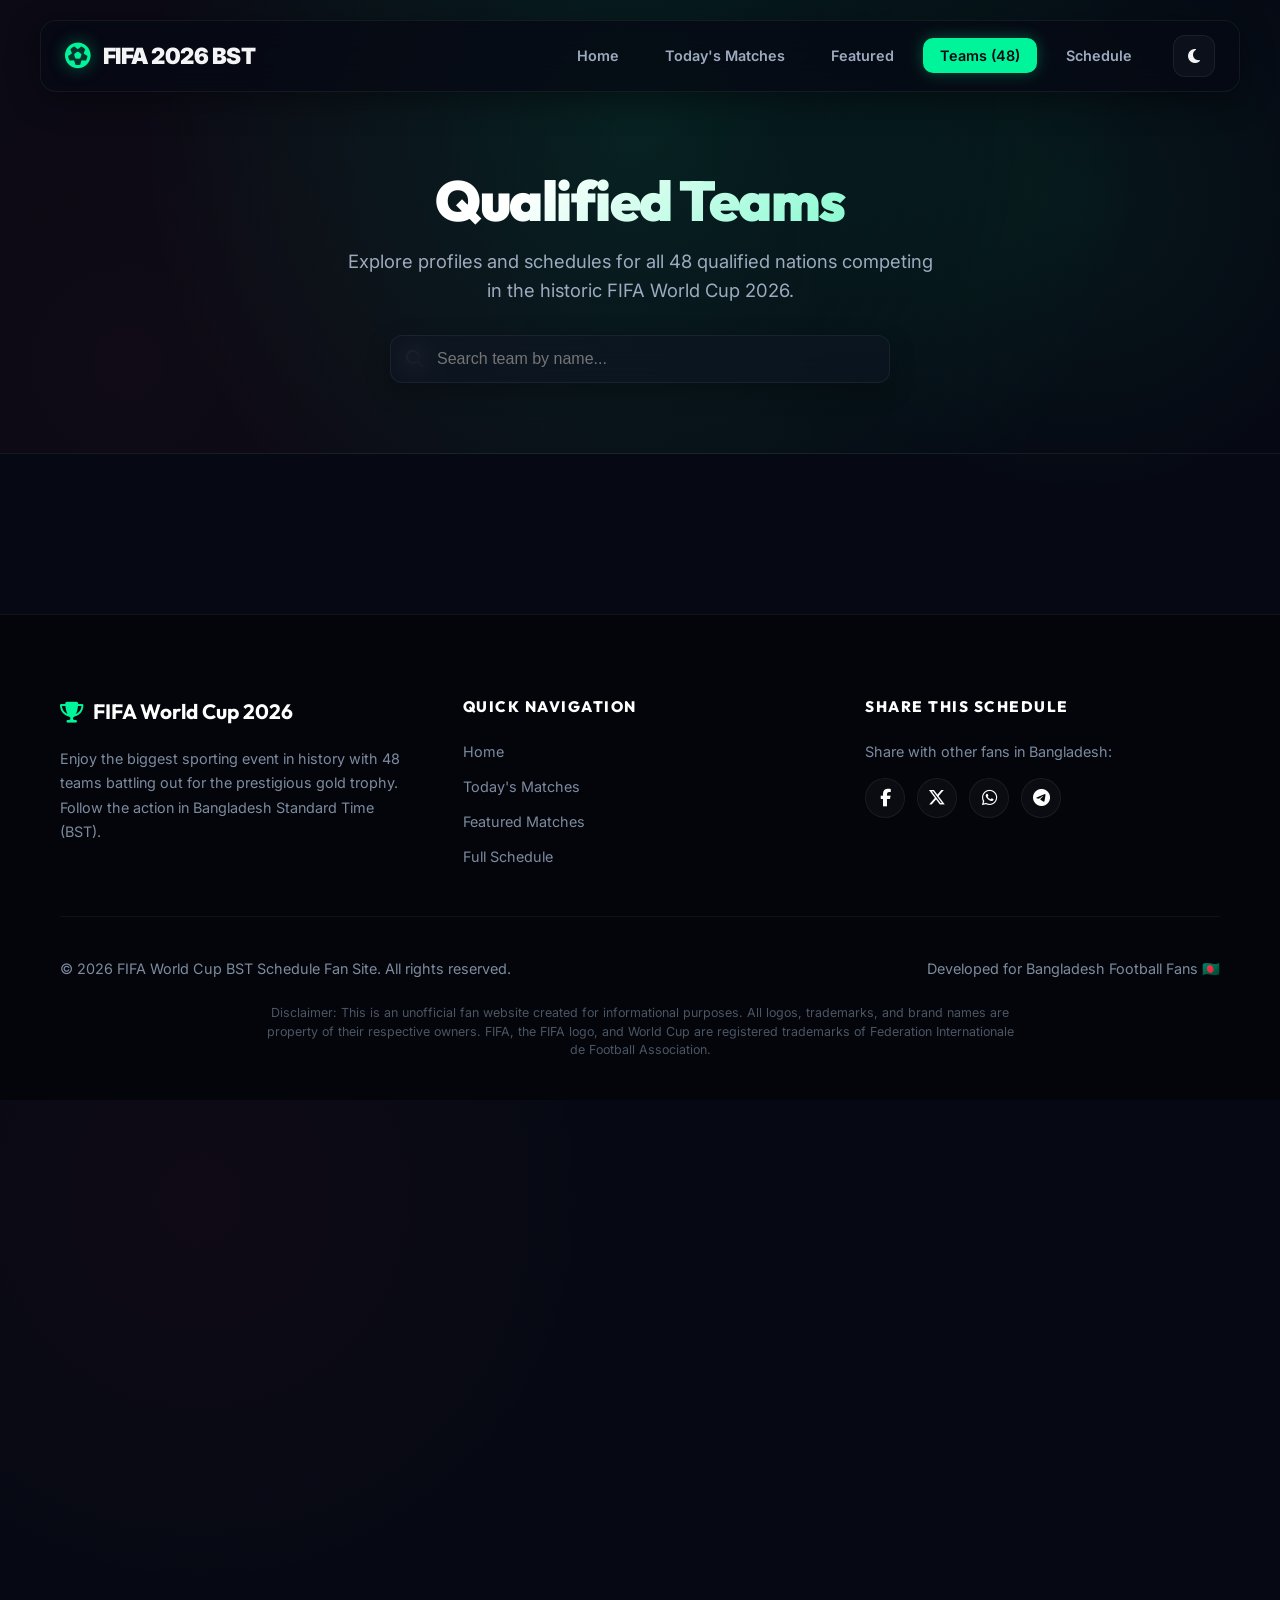
==== commit 376d4896: "more update" ====
--- a/teams.html
+++ b/teams.html
@@ -18,50 +18,53 @@
   <!-- FontAwesome Icons -->
   <link rel="stylesheet" href="https://cdnjs.cloudflare.com/ajax/libs/font-awesome/6.4.0/css/all.min.css">
   
+  <!-- Matches database and flag utilities -->
+  <script src="matches.js"></script>
+
   <style>
     /* CSS Variable Definitions for Themes */
     :root {
       /* Dark Theme (Default) */
-      --bg-primary: #0b0f19;
-      --bg-secondary: #1e293b;
-      --bg-tertiary: #0f172a;
-      --border-color: #334155;
-      --text-primary: #f8fafc;
-      --text-secondary: #94a3b8;
+      --bg-primary: #060913;
+      --bg-secondary: rgba(16, 22, 38, 0.55);
+      --bg-tertiary: #0b0f19;
+      --border-color: rgba(255, 255, 255, 0.06);
+      --border-hover: rgba(0, 245, 155, 0.3);
+      --text-primary: #f3f4f6;
+      --text-secondary: #9eaabf;
       
-      --primary-color: #00a86b; /* Emerald Green */
-      --primary-hover: #00c880;
-      --secondary-color: #ffd700; /* Gold */
-      --accent-color: #e21a3c; /* Crimson */
+      --primary-color: #00f59b; /* Neon Emerald Mint */
+      --primary-hover: #12ffab;
+      --secondary-color: #ffd23f; /* Chrome Gold */
+      --accent-color: #ff2a5f; /* Neon Crimson */
       
-      --card-bg: rgba(30, 41, 59, 0.7);
-      --card-hover-border: var(--primary-color);
-      --header-bg: rgba(15, 23, 42, 0.85);
+      --card-bg: rgba(16, 22, 38, 0.55);
+      --header-bg: rgba(6, 9, 19, 0.75);
       
-      --glass-shadow: 0 8px 32px 0 rgba(0, 0, 0, 0.37);
-      --card-shadow: 0 4px 6px -1px rgba(0, 0, 0, 0.1), 0 2px 4px -1px rgba(0, 0, 0, 0.06);
+      --glass-shadow: 0 8px 32px 0 rgba(0, 0, 0, 0.4);
+      --card-shadow: 0 8px 24px 0 rgba(0, 0, 0, 0.25);
     }
 
     [data-theme="light"] {
       /* Light Theme */
-      --bg-primary: #f1f5f9;
-      --bg-secondary: #ffffff;
-      --bg-tertiary: #f8fafc;
-      --border-color: #cbd5e1;
+      --bg-primary: #f5f7fa;
+      --bg-secondary: rgba(255, 255, 255, 0.75);
+      --bg-tertiary: #eef1f6;
+      --border-color: rgba(0, 0, 0, 0.08);
+      --border-hover: rgba(0, 168, 107, 0.4);
       --text-primary: #0f172a;
-      --text-secondary: #64748b;
+      --text-secondary: #5e6b7e;
       
-      --primary-color: #00875a;
-      --primary-hover: #00a86b;
-      --secondary-color: #d97706; /* Rich Amber Gold */
-      --accent-color: #c0122e;
+      --primary-color: #00a86b;
+      --primary-hover: #00875a;
+      --secondary-color: #d97706;
+      --accent-color: #e11d48;
       
-      --card-bg: rgba(255, 255, 255, 0.8);
-      --card-hover-border: var(--primary-color);
-      --header-bg: rgba(248, 250, 252, 0.85);
+      --card-bg: rgba(255, 255, 255, 0.75);
+      --header-bg: rgba(245, 247, 250, 0.85);
       
-      --glass-shadow: 0 8px 32px 0 rgba(15, 23, 42, 0.06);
-      --card-shadow: 0 4px 6px -1px rgba(0, 0, 0, 0.05), 0 2px 4px -1px rgba(0, 0, 0, 0.03);
+      --glass-shadow: 0 8px 32px 0 rgba(31, 38, 135, 0.05);
+      --card-shadow: 0 8px 24px 0 rgba(0, 0, 0, 0.04);
     }
 
     /* Core Styles */
@@ -82,6 +85,32 @@
       color: var(--text-primary);
       line-height: 1.6;
       overflow-x: hidden;
+      position: relative;
+    }
+
+    /* Beautiful Ambient Mesh Blob Backgrounds in Dark Theme */
+    body::before {
+      content: '';
+      position: absolute;
+      width: 600px;
+      height: 600px;
+      background: radial-gradient(circle, rgba(0, 245, 155, 0.06) 0%, rgba(0, 0, 0, 0) 70%);
+      top: -100px;
+      right: -100px;
+      pointer-events: none;
+      z-index: -1;
+    }
+
+    body::after {
+      content: '';
+      position: absolute;
+      width: 800px;
+      height: 800px;
+      background: radial-gradient(circle, rgba(255, 42, 95, 0.04) 0%, rgba(0, 0, 0, 0) 70%);
+      top: 800px;
+      left: -200px;
+      pointer-events: none;
+      z-index: -1;
     }
 
     h1, h2, h3, h4, .font-title {
@@ -98,20 +127,26 @@
       max-width: 1200px;
       margin: 0 auto;
       padding: 0 20px;
-    }
-
-    /* Sticky Navigation Header */
+      position: relative;
+      z-index: 2;
+    }
+
+    /* Floating Navigation Header */
     header {
       position: fixed;
-      top: 0;
-      left: 0;
-      width: 100%;
+      top: 20px;
+      left: 50%;
+      transform: translateX(-50%);
+      width: calc(100% - 40px);
+      max-width: 1200px;
       z-index: 1000;
       background-color: var(--header-bg);
-      backdrop-filter: blur(12px);
-      -webkit-backdrop-filter: blur(12px);
-      border-bottom: 1px solid var(--border-color);
+      backdrop-filter: blur(16px);
+      -webkit-backdrop-filter: blur(16px);
+      border: 1px solid var(--border-color);
+      border-radius: 16px;
       box-shadow: var(--glass-shadow);
+      transition: all 0.3s cubic-bezier(0.16, 1, 0.3, 1);
     }
 
     .nav-container {
@@ -119,58 +154,77 @@
       justify-content: space-between;
       align-items: center;
       height: 70px;
+      padding: 0 24px;
     }
 
     .logo {
       display: flex;
       align-items: center;
-      gap: 10px;
+      gap: 12px;
       font-size: 1.4rem;
-      font-weight: 800;
+      font-weight: 900;
       color: var(--text-primary);
       letter-spacing: -0.5px;
+      text-transform: uppercase;
     }
 
     .logo i {
       color: var(--primary-color);
       font-size: 1.6rem;
+      filter: drop-shadow(0 0 8px rgba(0, 245, 155, 0.5));
+      animation: spinBall 15s linear infinite;
+    }
+
+    @keyframes spinBall {
+      from { transform: rotate(0deg); }
+      to { transform: rotate(360deg); }
     }
 
     nav {
       display: flex;
       align-items: center;
-      gap: 25px;
+      gap: 24px;
     }
 
     .nav-links {
       display: flex;
       list-style: none;
-      gap: 20px;
+      gap: 12px;
     }
 
     .nav-links a {
       font-size: 0.9rem;
-      font-weight: 500;
+      font-weight: 600;
       color: var(--text-secondary);
-      padding: 8px 12px;
-      border-radius: 8px;
-      transition: all 0.2s ease;
-    }
-
-    .nav-links a:hover, .nav-links a.active {
+      padding: 8px 16px;
+      border-radius: 10px;
+      transition: all 0.25s cubic-bezier(0.16, 1, 0.3, 1);
+      border: 1px solid transparent;
+    }
+
+    .nav-links a:hover {
       color: var(--text-primary);
-      background-color: rgba(0, 168, 107, 0.1);
+      background-color: rgba(0, 245, 155, 0.05);
+      border-color: rgba(0, 245, 155, 0.15);
+    }
+
+    .nav-links a.active {
+      color: var(--bg-primary);
+      background-color: var(--primary-color);
+      box-shadow: 0 0 15px rgba(0, 245, 155, 0.3);
     }
 
     /* Theme Toggle Switch */
     .theme-toggle-btn {
-      background: none;
+      background: rgba(255, 255, 255, 0.03);
       border: 1px solid var(--border-color);
       color: var(--text-primary);
       cursor: pointer;
       font-size: 1rem;
-      padding: 8px 12px;
-      border-radius: 8px;
+      padding: 10px;
+      width: 42px;
+      height: 42px;
+      border-radius: 12px;
       display: flex;
       align-items: center;
       justify-content: center;
@@ -180,7 +234,8 @@
     .theme-toggle-btn:hover {
       border-color: var(--primary-color);
       color: var(--primary-color);
-      background-color: rgba(0, 168, 107, 0.05);
+      background-color: rgba(0, 245, 155, 0.05);
+      box-shadow: 0 0 10px rgba(0, 245, 155, 0.1);
     }
 
     /* Mobile Menu Toggle Button */
@@ -196,105 +251,124 @@
     /* Hero Section */
     .hero-section {
       position: relative;
-      background: linear-gradient(135deg, var(--bg-tertiary) 0%, rgba(0, 168, 107, 0.15) 100%),
-                  radial-gradient(circle at 50% 50%, rgba(30, 41, 59, 0.4) 0%, var(--bg-primary) 100%);
-      padding: 130px 20px 60px 20px;
+      background: radial-gradient(circle at 50% 30%, rgba(0, 245, 155, 0.1) 0%, transparent 70%),
+                  radial-gradient(circle at 10% 80%, rgba(255, 42, 95, 0.04) 0%, transparent 60%);
+      padding: 170px 20px 70px 20px;
       text-align: center;
       border-bottom: 1px solid var(--border-color);
     }
 
     .hero-title {
-      font-size: 3rem;
-      line-height: 1.15;
+      font-size: 3.5rem;
+      line-height: 1.1;
       margin-bottom: 15px;
-      letter-spacing: -1px;
-      background: linear-gradient(135deg, var(--text-primary) 30%, var(--primary-color) 100%);
+      letter-spacing: -1.5px;
+      background: linear-gradient(135deg, #ffffff 40%, var(--primary-color) 100%);
       -webkit-background-clip: text;
       -webkit-text-fill-color: transparent;
+      font-weight: 900;
+    }
+
+    [data-theme="light"] .hero-title {
+      background: linear-gradient(135deg, #090d16 40%, var(--primary-color) 100%);
+      -webkit-background-clip: text;
+      -webkit-text-fill-color: transparent;
     }
 
     .hero-subtitle {
-      font-size: 1.1rem;
+      font-size: 1.15rem;
       color: var(--text-secondary);
       max-width: 600px;
-      margin: 0 auto 20px auto;
+      margin: 0 auto 30px auto;
+      line-height: 1.6;
     }
 
     /* Search Box */
     .search-container {
       max-width: 500px;
-      margin: 20px auto 0 auto;
+      margin: 24px auto 0 auto;
       position: relative;
     }
 
     .search-container i {
       position: absolute;
-      left: 15px;
+      left: 16px;
       top: 50%;
       transform: translateY(-50%);
       color: var(--text-secondary);
+      font-size: 1.05rem;
     }
 
     .search-container input {
       width: 100%;
       background-color: var(--bg-secondary);
       border: 1px solid var(--border-color);
-      border-radius: 10px;
-      padding: 12px 15px 12px 42px;
+      border-radius: 12px;
+      padding: 14px 16px 14px 46px;
       color: var(--text-primary);
-      font-size: 0.95rem;
+      font-size: 1rem;
       outline: none;
-      transition: border-color 0.2s ease;
+      transition: all 0.25s ease;
       box-shadow: var(--card-shadow);
+      backdrop-filter: blur(12px);
     }
 
     .search-container input:focus {
       border-color: var(--primary-color);
+      box-shadow: 0 0 0 3px rgba(0, 245, 155, 0.15);
     }
 
     /* Teams Grid Section */
     .teams-section {
-      padding: 70px 0;
+      padding: 80px 0;
     }
 
     .teams-grid {
       display: grid;
-      grid-template-columns: repeat(auto-fill, minmax(220px, 1fr));
-      gap: 16px;
+      grid-template-columns: repeat(auto-fill, minmax(230px, 1fr));
+      gap: 20px;
       align-items: stretch;
     }
 
     .team-mini-card {
       background-color: var(--bg-secondary);
       border: 1px solid var(--border-color);
-      border-radius: 16px;
-      padding: 16px;
+      border-radius: 20px;
+      padding: 18px;
       box-shadow: var(--card-shadow);
       display: flex;
       align-items: center;
-      gap: 12px;
-      transition: transform 0.2s ease, border-color 0.2s ease;
+      gap: 14px;
+      transition: all 0.35s cubic-bezier(0.16, 1, 0.3, 1);
       cursor: pointer;
       user-select: none;
+      backdrop-filter: blur(12px);
+      -webkit-backdrop-filter: blur(12px);
     }
 
     .team-mini-card:hover {
-      transform: translateY(-3px);
+      transform: translateY(-5px);
       border-color: var(--primary-color);
-      box-shadow: 0 8px 16px -6px rgba(0, 168, 107, 0.2);
+      box-shadow: 0 12px 24px -8px rgba(0, 245, 155, 0.25), var(--card-shadow);
     }
 
     .team-mini-flag {
-      width: 40px;
-      height: 30px;
+      width: 46px;
+      height: 33px;
       background: var(--bg-tertiary);
       border: 1px solid var(--border-color);
-      border-radius: 8px;
+      border-radius: 6px;
       overflow: hidden;
       display: flex;
       align-items: center;
       justify-content: center;
       flex-shrink: 0;
+      box-shadow: 0 3px 6px rgba(0,0,0,0.15);
+      transition: transform 0.2s ease;
+    }
+
+    .team-mini-card:hover .team-mini-flag {
+      transform: scale(1.1);
     }
 
     .team-flag {
@@ -304,86 +378,102 @@
     }
 
     .flag-placeholder {
-      font-size: 1.2rem;
+      font-size: 1.3rem;
       color: var(--text-secondary);
     }
 
     .team-mini-name {
-      font-weight: 700;
+      font-weight: 800;
       color: var(--text-primary);
       word-break: break-word;
+      font-family: 'Outfit', sans-serif;
+      font-size: 1.05rem;
     }
 
     .team-mini-sub {
-      margin-top: 2px;
+      margin-top: 3px;
       color: var(--text-secondary);
       font-size: 0.8rem;
-      font-weight: 600;
+      font-weight: 700;
+      text-transform: uppercase;
+      letter-spacing: 0.5px;
+    }
+
+    .team-mini-card:hover .team-mini-sub {
+      color: var(--primary-color);
     }
 
     /* No Results Message */
     .no-results {
       grid-column: 1 / -1;
       text-align: center;
-      padding: 45px 20px;
+      padding: 50px 24px;
       background-color: var(--bg-secondary);
       border: 1px dashed var(--border-color);
-      border-radius: 16px;
+      border-radius: 20px;
       color: var(--text-secondary);
+      backdrop-filter: blur(12px);
     }
 
     .no-results i {
-      font-size: 2.5rem;
+      font-size: 3rem;
       color: var(--border-color);
-      margin-bottom: 12px;
+      margin-bottom: 16px;
     }
 
     .no-results p {
-      margin-bottom: 15px;
+      margin-bottom: 20px;
+      font-size: 1.05rem;
+      font-weight: 600;
     }
 
     .btn-action {
       background: var(--primary-color);
-      color: #fff;
-      font-weight: 600;
+      color: var(--bg-primary);
+      font-weight: 700;
       border: none;
-      padding: 8px 16px;
-      border-radius: 8px;
+      padding: 10px 20px;
+      border-radius: 10px;
       cursor: pointer;
       font-size: 0.85rem;
       display: inline-flex;
       align-items: center;
-      gap: 6px;
-      transition: background-color 0.2s ease;
+      gap: 8px;
+      box-shadow: 0 4px 12px rgba(0, 245, 155, 0.2);
+      transition: all 0.2s ease;
     }
 
     .btn-action:hover {
       background-color: var(--primary-hover);
+      transform: translateY(-2px);
+      box-shadow: 0 6px 15px rgba(0, 245, 155, 0.35);
     }
 
     /* Footer */
     footer {
-      background-color: #05070c;
-      color: #94a3b8;
-      padding: 60px 0 30px 0;
+      background-color: #03050a;
+      color: #7d8b9f;
+      padding: 80px 0 40px 0;
       border-top: 1px solid var(--border-color);
-      font-size: 0.85rem;
+      font-size: 0.9rem;
+      position: relative;
+      z-index: 2;
     }
 
     .footer-top {
       display: grid;
       grid-template-columns: repeat(3, 1fr);
-      gap: 40px;
-      margin-bottom: 40px;
+      gap: 48px;
+      margin-bottom: 48px;
     }
 
     .footer-col-desc h3 {
       color: #fff;
-      font-size: 1.2rem;
-      margin-bottom: 15px;
-      display: flex;
-      align-items: center;
-      gap: 8px;
+      font-size: 1.3rem;
+      margin-bottom: 18px;
+      display: flex;
+      align-items: center;
+      gap: 10px;
     }
 
     .footer-col-desc h3 i {
@@ -391,22 +481,27 @@
     }
 
     .footer-col-desc p {
-      line-height: 1.6;
+      line-height: 1.7;
     }
 
     .footer-col-links h4, .footer-col-social h4 {
       color: #fff;
       font-size: 0.95rem;
-      margin-bottom: 15px;
+      margin-bottom: 20px;
       text-transform: uppercase;
       letter-spacing: 1.5px;
+      font-weight: 800;
     }
 
     .footer-links {
       list-style: none;
       display: flex;
       flex-direction: column;
-      gap: 10px;
+      gap: 12px;
+    }
+
+    .footer-links a {
+      transition: color 0.2s;
     }
 
     .footer-links a:hover {
@@ -415,57 +510,62 @@
 
     .social-icons {
       display: flex;
-      gap: 15px;
+      gap: 12px;
     }
 
     .social-btn {
-      width: 36px;
-      height: 36px;
-      background-color: #1e293b;
+      width: 40px;
+      height: 40px;
+      background-color: rgba(255,255,255,0.03);
+      border: 1px solid var(--border-color);
       border-radius: 50%;
       display: flex;
       align-items: center;
       justify-content: center;
-      font-size: 1rem;
+      font-size: 1.1rem;
       color: #fff;
-      transition: all 0.2s ease;
+      transition: all 0.3s cubic-bezier(0.16, 1, 0.3, 1);
     }
 
     .social-btn:hover {
       background-color: var(--primary-color);
-      transform: translateY(-2px);
+      color: var(--bg-primary);
+      border-color: var(--primary-color);
+      transform: translateY(-4px) scale(1.05);
+      box-shadow: 0 8px 15px rgba(0, 245, 155, 0.2);
     }
 
     .footer-bottom {
-      border-top: 1px solid #1e293b;
-      padding-top: 30px;
+      border-top: 1px solid rgba(255,255,255,0.05);
+      padding-top: 40px;
       text-align: center;
       display: flex;
       justify-content: space-between;
       align-items: center;
       flex-wrap: wrap;
-      gap: 15px;
+      gap: 20px;
     }
 
     .footer-disclaimer {
-      font-size: 0.75rem;
-      color: #64748b;
-      max-width: 600px;
-      margin: 15px auto 0 auto;
-      line-height: 1.4;
+      font-size: 0.78rem;
+      color: #4b5563;
+      max-width: 750px;
+      margin: 24px auto 0 auto;
+      line-height: 1.5;
+      text-align: center;
     }
 
     /* Custom Scrollbar */
     ::-webkit-scrollbar {
-      width: 10px;
-      height: 10px;
+      width: 8px;
+      height: 8px;
     }
     ::-webkit-scrollbar-track {
-      background: var(--bg-tertiary);
+      background: var(--bg-primary);
     }
     ::-webkit-scrollbar-thumb {
       background: var(--border-color);
-      border-radius: 5px;
+      border-radius: 4px;
     }
     ::-webkit-scrollbar-thumb:hover {
       background: var(--primary-color);
@@ -473,6 +573,21 @@
 
     /* Responsive Queries */
     @media (max-width: 768px) {
+      header {
+        top: 0;
+        width: 100%;
+        left: 0;
+        transform: none;
+        border-radius: 0;
+        border-top: none;
+        border-left: none;
+        border-right: none;
+      }
+
+      .nav-container {
+        padding: 0 16px;
+      }
+
       .menu-toggle {
         display: block;
       }
@@ -485,9 +600,9 @@
         background-color: var(--bg-tertiary);
         border-bottom: 1px solid var(--border-color);
         flex-direction: column;
-        padding: 20px;
-        gap: 15px;
-        box-shadow: 0 10px 15px rgba(0,0,0,0.1);
+        padding: 24px;
+        gap: 20px;
+        box-shadow: 0 15px 30px rgba(0,0,0,0.25);
         display: none;
       }
 
@@ -499,29 +614,31 @@
         flex-direction: column;
         width: 100%;
         text-align: center;
-        gap: 10px;
+        gap: 12px;
       }
 
       .nav-links a {
         display: block;
         width: 100%;
+        padding: 12px;
       }
 
       .theme-toggle-btn {
         width: 100%;
+        height: 46px;
       }
 
       .hero-section {
-        padding: 110px 20px 45px 20px;
+        padding: 140px 16px 50px 16px;
       }
 
       .hero-title {
-        font-size: 2.2rem;
+        font-size: 2.5rem;
       }
 
       .footer-top {
         grid-template-columns: 1fr;
-        gap: 30px;
+        gap: 32px;
       }
 
       .footer-bottom {
@@ -529,13 +646,313 @@
         text-align: center;
       }
     }
+
+    /* Modal Styles */
+    .modal-overlay {
+      position: fixed;
+      top: 0;
+      left: 0;
+      right: 0;
+      bottom: 0;
+      background: rgba(6, 9, 19, 0.7);
+      backdrop-filter: blur(12px);
+      -webkit-backdrop-filter: blur(12px);
+      z-index: 2000;
+      display: flex;
+      align-items: center;
+      justify-content: center;
+      opacity: 0;
+      pointer-events: none;
+      transition: opacity 0.3s ease;
+      padding: 20px;
+    }
+
+    .modal-overlay.open {
+      opacity: 1;
+      pointer-events: all;
+    }
+
+    .modal-card {
+      background: rgba(16, 22, 38, 0.95);
+      border: 1px solid var(--border-color);
+      border-radius: 24px;
+      width: 100%;
+      max-width: 750px;
+      max-height: 85vh;
+      display: flex;
+      flex-direction: column;
+      box-shadow: 0 25px 50px -12px rgba(0, 0, 0, 0.5);
+      overflow: hidden;
+      transform: scale(0.95);
+      transition: transform 0.3s cubic-bezier(0.16, 1, 0.3, 1);
+    }
+
+    [data-theme="light"] .modal-card {
+      background: rgba(255, 255, 255, 0.95);
+      box-shadow: 0 25px 50px -12px rgba(0, 0, 0, 0.15);
+    }
+
+    .modal-overlay.open .modal-card {
+      transform: scale(1);
+    }
+
+    .modal-header {
+      padding: 20px 24px;
+      border-bottom: 1px solid var(--border-color);
+      display: flex;
+      justify-content: space-between;
+      align-items: center;
+      background: rgba(0, 0, 0, 0.15);
+    }
+
+    [data-theme="light"] .modal-header {
+      background: rgba(0, 0, 0, 0.02);
+    }
+
+    .modal-title-wrap {
+      display: flex;
+      align-items: center;
+      gap: 12px;
+    }
+
+    .modal-flag-wrap {
+      width: 38px;
+      height: 27px;
+      border-radius: 6px;
+      overflow: hidden;
+      border: 1px solid var(--border-color);
+      box-shadow: 0 2px 5px rgba(0,0,0,0.15);
+      display: flex;
+      align-items: center;
+      justify-content: center;
+      flex-shrink: 0;
+    }
+
+    .modal-title {
+      font-size: 1.5rem;
+      font-weight: 800;
+      font-family: 'Outfit', sans-serif;
+    }
+
+    .modal-header-actions {
+      display: flex;
+      align-items: center;
+      gap: 12px;
+    }
+
+    .btn-modal-fixtures {
+      background: rgba(0, 245, 155, 0.08);
+      border: 1px solid rgba(0, 245, 155, 0.2);
+      color: var(--primary-color);
+      font-size: 0.8rem;
+      font-weight: 700;
+      padding: 6px 14px;
+      border-radius: 20px;
+      cursor: pointer;
+      display: inline-flex;
+      align-items: center;
+      gap: 6px;
+      transition: all 0.2s;
+    }
+
+    .btn-modal-fixtures:hover {
+      background: var(--primary-color);
+      color: var(--bg-primary);
+      border-color: var(--primary-color);
+    }
+
+    .modal-close-btn {
+      background: none;
+      border: none;
+      color: var(--text-secondary);
+      font-size: 1.25rem;
+      cursor: pointer;
+      width: 36px;
+      height: 36px;
+      border-radius: 50%;
+      display: flex;
+      align-items: center;
+      justify-content: center;
+      transition: all 0.2s;
+      border: 1px solid transparent;
+    }
+
+    .modal-close-btn:hover {
+      background: rgba(255, 255, 255, 0.05);
+      color: var(--text-primary);
+      border-color: var(--border-color);
+    }
+
+    [data-theme="light"] .modal-close-btn:hover {
+      background: rgba(0, 0, 0, 0.05);
+    }
+
+    .modal-search-bar-wrap {
+      padding: 16px 24px;
+      border-bottom: 1px solid var(--border-color);
+      position: relative;
+    }
+
+    .modal-search-bar-wrap i {
+      position: absolute;
+      left: 36px;
+      top: 50%;
+      transform: translateY(-50%);
+      color: var(--text-secondary);
+    }
+
+    .modal-search-input {
+      width: 100%;
+      background: var(--bg-primary);
+      border: 1px solid var(--border-color);
+      border-radius: 12px;
+      padding: 10px 16px 10px 40px;
+      color: var(--text-primary);
+      outline: none;
+      font-size: 0.9rem;
+      transition: border-color 0.2s;
+    }
+
+    .modal-search-input:focus {
+      border-color: var(--primary-color);
+    }
+
+    .modal-body {
+      padding: 24px;
+      overflow-y: auto;
+      flex: 1;
+    }
+
+    /* Player Roster Grid */
+    .player-grid {
+      display: grid;
+      grid-template-columns: repeat(auto-fill, minmax(140px, 1fr));
+      gap: 16px;
+    }
+
+    .player-card {
+      background: rgba(255, 255, 255, 0.02);
+      border: 1px solid var(--border-color);
+      border-radius: 16px;
+      overflow: hidden;
+      display: flex;
+      flex-direction: column;
+      align-items: center;
+      padding: 12px;
+      text-align: center;
+      transition: all 0.3s cubic-bezier(0.16, 1, 0.3, 1);
+    }
+
+    [data-theme="light"] .player-card {
+      background: rgba(0, 0, 0, 0.01);
+    }
+
+    .player-card:hover {
+      transform: translateY(-4px);
+      border-color: var(--primary-color);
+      box-shadow: 0 8px 16px rgba(0, 245, 155, 0.08);
+    }
+
+    .player-photo-wrap {
+      width: 90px;
+      height: 90px;
+      border-radius: 50%;
+      overflow: hidden;
+      margin-bottom: 12px;
+      background: rgba(0, 0, 0, 0.2);
+      border: 2px solid var(--border-color);
+      display: flex;
+      align-items: center;
+      justify-content: center;
+      position: relative;
+    }
+
+    .player-photo {
+      width: 100%;
+      height: 100%;
+      object-fit: cover;
+    }
+
+    .player-photo-placeholder {
+      font-size: 2rem;
+      color: var(--text-secondary);
+    }
+
+    .player-jersey-icon {
+      position: absolute;
+      bottom: -2px;
+      right: -2px;
+      background: var(--primary-color);
+      color: var(--bg-primary);
+      width: 26px;
+      height: 26px;
+      border-radius: 50%;
+      display: flex;
+      align-items: center;
+      justify-content: center;
+      font-size: 0.72rem;
+      font-weight: 800;
+      border: 2px solid var(--bg-secondary);
+    }
+
+    .player-name {
+      font-size: 0.9rem;
+      font-weight: 700;
+      font-family: 'Outfit', sans-serif;
+      margin-bottom: 6px;
+      word-break: break-word;
+      color: var(--text-primary);
+    }
+
+    .player-position {
+      font-size: 0.68rem;
+      font-weight: 800;
+      text-transform: uppercase;
+      padding: 2px 8px;
+      border-radius: 50px;
+      letter-spacing: 0.5px;
+    }
+
+    /* Position badge color mappings */
+    .pos-goalkeeper { background: rgba(124, 58, 237, 0.12); color: #a78bfa; border: 1px solid rgba(124, 58, 237, 0.2); }
+    .pos-defender { background: rgba(37, 99, 235, 0.12); color: #60a5fa; border: 1px solid rgba(37, 99, 235, 0.2); }
+    .pos-midfielder { background: rgba(217, 119, 6, 0.12); color: #fbbf24; border: 1px solid rgba(217, 119, 6, 0.2); }
+    .pos-forward { background: rgba(225, 29, 72, 0.12); color: #fb7185; border: 1px solid rgba(225, 29, 72, 0.2); }
+    .pos-generic { background: rgba(255, 255, 255, 0.05); color: var(--text-secondary); border: 1px solid var(--border-color); }
+
+    /* Modal Loading/Empty states */
+    .modal-loading {
+      display: flex;
+      flex-direction: column;
+      align-items: center;
+      justify-content: center;
+      padding: 60px 20px;
+      color: var(--text-secondary);
+      gap: 16px;
+    }
+
+    .modal-loading i {
+      font-size: 2.5rem;
+      color: var(--primary-color);
+      animation: spinLoader 1.2s linear infinite;
+    }
+
+    @keyframes spinLoader {
+      from { transform: rotate(0deg); }
+      to { transform: rotate(360deg); }
+    }
+
+    .modal-loading-text {
+      font-weight: 600;
+      font-size: 0.95rem;
+    }
   </style>
 </head>
 <body>
 
-  <!-- Sticky Navigation Header -->
+  <!-- Sticky Floating Navigation Header -->
   <header>
-    <div class="container nav-container">
+    <div class="nav-container">
       <a href="index.html" class="logo">
         <i class="fa-solid fa-futbol"></i>
         <span>FIFA 2026 BST</span>
@@ -627,128 +1044,556 @@
     </div>
   </footer>
 
+  <!-- Player Squad Modal Overlay -->
+  <div class="modal-overlay" id="player-modal">
+    <div class="modal-card">
+      <div class="modal-header">
+        <div class="modal-title-wrap">
+          <div class="modal-flag-wrap" id="modal-team-flag"></div>
+          <h2 class="modal-title" id="modal-team-name">Team Squad</h2>
+        </div>
+        <div class="modal-header-actions">
+          <button class="btn-modal-fixtures" id="modal-view-fixtures-btn">
+            <i class="fa-solid fa-calendar-days"></i> View Fixtures
+          </button>
+          <button class="modal-close-btn" id="modal-close-btn" aria-label="Close Modal">
+            <i class="fa-solid fa-xmark"></i>
+          </button>
+        </div>
+      </div>
+      <div class="modal-search-bar-wrap">
+        <i class="fa-solid fa-magnifying-glass"></i>
+        <input type="text" class="modal-search-input" id="modal-player-search" placeholder="Search players by name or position...">
+      </div>
+      <div class="modal-body" id="modal-players-body">
+        <!-- Renders players list or spinner -->
+      </div>
+    </div>
+  </div>
+
   <script>
-    // 1. DATASET DEFINITION (Matches to extract teams from)
-    const matches = [
-      { id: 1, stage: 'Group Stage', group: 'Group A', team1: 'Mexico', team2: 'South Africa', team1_code: 'mx', team2_code: 'za', utc_time: '2026-06-11T21:30:00Z', venue: 'Mexico City Stadium, Mexico City', score1: 2, score2: 0, status: 'Completed', featured: true },
-      { id: 2, stage: 'Group Stage', group: 'Group A', team1: 'Korea Republic', team2: 'Czechia', team1_code: 'kr', team2_code: 'cz', utc_time: '2026-06-12T01:00:00Z', venue: 'Guadalajara Stadium, Guadalajara', score1: 2, score2: 1, status: 'Completed', featured: false },
-      { id: 3, stage: 'Group Stage', group: 'Group B', team1: 'Canada', team2: 'Bosnia and Herzegovina', team1_code: 'ca', team2_code: 'ba', utc_time: '2026-06-12T23:00:00Z', venue: 'Toronto Stadium, Toronto', score1: 1, score2: 1, status: 'Completed', featured: false },
-      { id: 4, stage: 'Group Stage', group: 'Group D', team1: 'USA', team2: 'Paraguay', team1_code: 'us', team2_code: 'py', utc_time: '2026-06-13T02:00:00Z', venue: 'Los Angeles Stadium, Los Angeles', score1: 4, score2: 1, status: 'Completed', featured: false },
-      { id: 5, stage: 'Group Stage', group: 'Group B', team1: 'Qatar', team2: 'Switzerland', team1_code: 'qa', team2_code: 'ch', utc_time: '2026-06-13T17:00:00Z', venue: 'San Francisco Bay Area Stadium, Santa Clara', score1: 1, score2: 1, status: 'Completed', featured: false },
-      { id: 6, stage: 'Group Stage', group: 'Group D', team1: 'Australia', team2: 'Türkiye', team1_code: 'au', team2_code: 'tr', utc_time: '2026-06-14T20:00:00Z', venue: 'BC Place Vancouver, Vancouver', score1: 2, score2: 0, status: 'Completed', featured: false },
-      { id: 7, stage: 'Group Stage', group: 'Group C', team1: 'Brazil', team2: 'Morocco', team1_code: 'br', team2_code: 'ma', utc_time: '2026-06-13T23:00:00Z', venue: 'New York/New Jersey Stadium, East Rutherford', score1: 1, score2: 1, status: 'Completed', featured: false },
-      { id: 8, stage: 'Group Stage', group: 'Group C', team1: 'Haiti', team2: 'Scotland', team1_code: 'ht', team2_code: 'gb-sct', utc_time: '2026-06-14T02:00:00Z', venue: 'Boston Stadium, Boston', score1: 0, score2: 1, status: 'Completed', featured: false },
-      { id: 9, stage: 'Group Stage', group: 'Group E', team1: 'Germany', team2: 'Curaçao', team1_code: 'de', team2_code: 'cw', utc_time: '2026-06-14T17:00:00Z', venue: 'Houston Stadium, Houston', score1: 7, score2: 1, status: 'Completed', featured: false },
-      { id: 10, stage: 'Group Stage', group: 'Group E', team1: 'Côte d\'Ivoire', team2: 'Ecuador', team1_code: 'ci', team2_code: 'ec', utc_time: '2026-06-14T20:00:00Z', venue: 'Philadelphia Stadium, Philadelphia', score1: 1, score2: 0, status: 'Completed', featured: false },
-      { id: 11, stage: 'Group Stage', group: 'Group F', team1: 'Netherlands', team2: 'Japan', team1_code: 'nl', team2_code: 'jp', utc_time: '2026-06-14T23:00:00Z', venue: 'Dallas Stadium, Arlington', score1: 2, score2: 2, status: 'Completed', featured: false },
-      { id: 12, stage: 'Group Stage', group: 'Group F', team1: 'Sweden', team2: 'Tunisia', team1_code: 'se', team2_code: 'tn', utc_time: '2026-06-15T02:00:00Z', venue: 'Monterrey Stadium, Monterrey', score1: 5, score2: 1, status: 'Completed', featured: false },
-      { id: 13, stage: 'Group Stage', group: 'Group G', team1: 'Belgium', team2: 'Egypt', team1_code: 'be', team2_code: 'eg', utc_time: '2026-06-15T17:00:00Z', venue: 'Seattle Stadium, Seattle', score1: 1, score2: 1, status: 'Completed', featured: false },
-      { id: 14, stage: 'Group Stage', group: 'Group G', team1: 'IR Iran', team2: 'New Zealand', team1_code: 'ir', team2_code: 'nz', utc_time: '2026-06-16T02:00:00Z', venue: 'Los Angeles Stadium, Los Angeles', score1: 2, score2: 2, status: 'Completed', featured: false },
-      { id: 15, stage: 'Group Stage', group: 'Group H', team1: 'Spain', team2: 'Cabo Verde', team1_code: 'es', team2_code: 'cv', utc_time: '2026-06-15T23:00:00Z', venue: 'Atlanta Stadium, Atlanta', score1: 0, score2: 0, status: 'Completed', featured: false },
-      { id: 16, stage: 'Group Stage', group: 'Group H', team1: 'Saudi Arabia', team2: 'Uruguay', team1_code: 'sa', team2_code: 'uy', utc_time: '2026-06-16T02:00:00Z', venue: 'Miami Stadium, Miami', score1: 1, score2: 1, status: 'Completed', featured: false },
-      { id: 17, stage: 'Group Stage', group: 'Group I', team1: 'France', team2: 'Senegal', team1_code: 'fr', team2_code: 'sn', utc_time: '2026-06-16T19:00:00Z', venue: 'New York/New Jersey Stadium, East Rutherford', score1: null, score2: null, status: 'Scheduled', featured: false },
-      { id: 18, stage: 'Group Stage', group: 'Group I', team1: 'Iraq', team2: 'Norway', team1_code: 'iq', team2_code: 'no', utc_time: '2026-06-16T22:00:00Z', venue: 'Boston Stadium, Boston', score1: null, score2: null, status: 'Scheduled', featured: false },
-      { id: 19, stage: 'Group Stage', group: 'Group J', team1: 'Argentina', team2: 'Algeria', team1_code: 'ar', team2_code: 'dz', utc_time: '2026-06-17T01:00:00Z', venue: 'Kansas City Stadium, Kansas City', score1: null, score2: null, status: 'Scheduled', featured: false },
-      { id: 20, stage: 'Group Stage', group: 'Group J', team1: 'Austria', team2: 'Jordan', team1_code: 'at', team2_code: 'jo', utc_time: '2026-06-17T04:00:00Z', venue: 'San Francisco Bay Area Stadium, Santa Clara', score1: null, score2: null, status: 'Scheduled', featured: false },
-      { id: 21, stage: 'Group Stage', group: 'Group K', team1: 'Portugal', team2: 'Congo DR', team1_code: 'pt', team2_code: 'cd', utc_time: '2026-06-17T17:00:00Z', venue: 'Houston Stadium, Houston', score1: null, score2: null, status: 'Scheduled', featured: false },
-      { id: 22, stage: 'Group Stage', group: 'Group K', team1: 'Uzbekistan', team2: 'Colombia', team1_code: 'uz', team2_code: 'co', utc_time: '2026-06-18T02:00:00Z', venue: 'Mexico City Stadium, Mexico City', score1: null, score2: null, status: 'Scheduled', featured: false },
-      { id: 23, stage: 'Group Stage', group: 'Group L', team1: 'England', team2: 'Croatia', team1_code: 'gb-eng', team2_code: 'hr', utc_time: '2026-06-17T20:00:00Z', venue: 'Dallas Stadium, Arlington', score1: null, score2: null, status: 'Scheduled', featured: false },
-      { id: 24, stage: 'Group Stage', group: 'Group L', team1: 'Ghana', team2: 'Panama', team1_code: 'gh', team2_code: 'pa', utc_time: '2026-06-17T23:00:00Z', venue: 'Toronto Stadium, Toronto', score1: null, score2: null, status: 'Scheduled', featured: false },
-      { id: 25, stage: 'Group Stage', group: 'Group I', team1: 'Norway', team2: 'France', team1_code: 'no', team2_code: 'fr', utc_time: '2026-06-26T19:00:00Z', venue: 'Boston Stadium, Boston', score1: null, score2: null, status: 'Scheduled', featured: false },
-      { id: 26, stage: 'Group Stage', group: 'Group I', team1: 'Senegal', team2: 'Iraq', team1_code: 'sn', team2_code: 'iq', utc_time: '2026-06-26T19:00:00Z', venue: 'Toronto Stadium, Toronto', score1: null, score2: null, status: 'Scheduled', featured: false },
-      { id: 27, stage: 'Group Stage', group: 'Group A', team1: 'South Africa', team2: 'Korea Republic', team1_code: 'za', team2_code: 'kr', utc_time: '2026-06-25T01:00:00Z', venue: 'Monterrey Stadium, Monterrey', score1: null, score2: null, status: 'Scheduled', featured: false },
-      { id: 28, stage: 'Group Stage', group: 'Group A', team1: 'Czechia', team2: 'Mexico', team1_code: 'cz', team2_code: 'mx', utc_time: '2026-06-25T01:00:00Z', venue: 'Mexico City Stadium, Mexico City', score1: null, score2: null, status: 'Scheduled', featured: false },
-      { id: 29, stage: 'Group Stage', group: 'Group B', team1: 'Canada', team2: 'Qatar', team1_code: 'ca', team2_code: 'qa', utc_time: '2026-06-18T22:00:00Z', venue: 'BC Place Vancouver, Vancouver', score1: null, score2: null, status: 'Scheduled', featured: false },
-      { id: 30, stage: 'Group Stage', group: 'Group B', team1: 'Switzerland', team2: 'Bosnia and Herzegovina', team1_code: 'ch', team2_code: 'ba', utc_time: '2026-06-18T19:00:00Z', venue: 'Los Angeles Stadium, Los Angeles', score1: null, score2: null, status: 'Scheduled', featured: false },
-      { id: 31, stage: 'Group Stage', group: 'Group C', team1: 'Scotland', team2: 'Morocco', team1_code: 'gb-sct', team2_code: 'ma', utc_time: '2026-06-19T22:00:00Z', venue: 'Boston Stadium, Boston', score1: null, score2: null, status: 'Scheduled', featured: false },
-      { id: 32, stage: 'Group Stage', group: 'Group C', team1: 'Brazil', team2: 'Haiti', team1_code: 'br', team2_code: 'ht', utc_time: '2026-06-20T00:30:00Z', venue: 'Philadelphia Stadium, Philadelphia', score1: null, score2: null, status: 'Scheduled', featured: false },
-      { id: 33, stage: 'Group Stage', group: 'Group D', team1: 'USA', team2: 'Australia', team1_code: 'us', team2_code: 'au', utc_time: '2026-06-19T19:00:00Z', venue: 'Seattle Stadium, Seattle', score1: null, score2: null, status: 'Scheduled', featured: false },
-      { id: 34, stage: 'Group Stage', group: 'Group D', team1: 'Türkiye', team2: 'Paraguay', team1_code: 'tr', team2_code: 'py', utc_time: '2026-06-20T03:00:00Z', venue: 'San Francisco Bay Area Stadium, Santa Clara', score1: null, score2: null, status: 'Scheduled', featured: false },
-      { id: 35, stage: 'Group Stage', group: 'Group E', team1: 'Germany', team2: 'Côte d\'Ivoire', team1_code: 'de', team2_code: 'ci', utc_time: '2026-06-20T20:00:00Z', venue: 'Toronto Stadium, Toronto', score1: null, score2: null, status: 'Scheduled', featured: false },
-      { id: 36, stage: 'Group Stage', group: 'Group E', team1: 'Ecuador', team2: 'Curaçao', team1_code: 'ec', team2_code: 'cw', utc_time: '2026-06-21T00:00:00Z', venue: 'Kansas City Stadium, Kansas City', score1: null, score2: null, status: 'Scheduled', featured: false },
-      { id: 37, stage: 'Group Stage', group: 'Group F', team1: 'Netherlands', team2: 'Sweden', team1_code: 'nl', team2_code: 'se', utc_time: '2026-06-20T17:00:00Z', venue: 'Houston Stadium, Houston', score1: null, score2: null, status: 'Scheduled', featured: false },
-      { id: 38, stage: 'Group Stage', group: 'Group F', team1: 'Tunisia', team2: 'Japan', team1_code: 'tn', team2_code: 'jp', utc_time: '2026-06-21T04:00:00Z', venue: 'Monterrey Stadium, Monterrey', score1: null, score2: null, status: 'Scheduled', featured: false },
-      { id: 39, stage: 'Group Stage', group: 'Group G', team1: 'Belgium', team2: 'IR Iran', team1_code: 'be', team2_code: 'ir', utc_time: '2026-06-21T19:00:00Z', venue: 'Los Angeles Stadium, Los Angeles', score1: null, score2: null, status: 'Scheduled', featured: false },
-      { id: 40, stage: 'Group Stage', group: 'Group G', team1: 'New Zealand', team2: 'Egypt', team1_code: 'nz', team2_code: 'eg', utc_time: '2026-06-22T01:00:00Z', venue: 'BC Place Vancouver, Vancouver', score1: null, score2: null, status: 'Scheduled', featured: false },
-      { id: 41, stage: 'Group Stage', group: 'Group H', team1: 'Uruguay', team2: 'Spain', team1_code: 'uy', team2_code: 'es', utc_time: '2026-06-27T00:00:00Z', venue: 'Guadalajara Stadium, Guadalajara', score1: null, score2: null, status: 'Scheduled', featured: false },
-      { id: 42, stage: 'Group Stage', group: 'Group H', team1: 'Cabo Verde', team2: 'Saudi Arabia', team1_code: 'cv', team2_code: 'sa', utc_time: '2026-06-27T00:00:00Z', venue: 'Houston Stadium, Houston', score1: null, score2: null, status: 'Scheduled', featured: false },
-      { id: 43, stage: 'Group Stage', group: 'Group J', team1: 'Jordan', team2: 'Argentina', team1_code: 'jo', team2_code: 'ar', utc_time: '2026-06-28T02:00:00Z', venue: 'Dallas Stadium, Arlington', score1: null, score2: null, status: 'Scheduled', featured: false },
-      { id: 44, stage: 'Group Stage', group: 'Group J', team1: 'Algeria', team2: 'Austria', team1_code: 'dz', team2_code: 'at', utc_time: '2026-06-28T02:00:00Z', venue: 'Kansas City Stadium, Kansas City', score1: null, score2: null, status: 'Scheduled', featured: false },
-      { id: 45, stage: 'Group Stage', group: 'Group K', team1: 'Portugal', team2: 'Uzbekistan', team1_code: 'pt', team2_code: 'uz', utc_time: '2026-06-23T17:00:00Z', venue: 'Houston Stadium, Houston', score1: null, score2: null, status: 'Scheduled', featured: false },
-      { id: 46, stage: 'Group Stage', group: 'Group K', team1: 'Colombia', team2: 'Congo DR', team1_code: 'co', team2_code: 'cd', utc_time: '2026-06-24T02:00:00Z', venue: 'Guadalajara Stadium, Guadalajara', score1: null, score2: null, status: 'Scheduled', featured: false },
-      { id: 47, stage: 'Group Stage', group: 'Group L', team1: 'Panama', team2: 'England', team1_code: 'pa', team2_code: 'gb-eng', utc_time: '2026-06-27T21:00:00Z', venue: 'New York/New Jersey Stadium, East Rutherford', score1: null, score2: null, status: 'Scheduled', featured: false },
-      { id: 48, stage: 'Group Stage', group: 'Group L', team1: 'Croatia', team2: 'Ghana', team1_code: 'hr', team2_code: 'gh', utc_time: '2026-06-27T21:00:00Z', venue: 'Philadelphia Stadium, Philadelphia', score1: null, score2: null, status: 'Scheduled', featured: false },
-      { id: 49, stage: 'Group Stage', group: 'Group A', team1: 'Czechia', team2: 'South Africa', team1_code: 'cz', team2_code: 'za', utc_time: '2026-06-18T16:00:00Z', venue: 'Atlanta Stadium, Atlanta', score1: null, score2: null, status: 'Scheduled', featured: false },
-      { id: 50, stage: 'Group Stage', group: 'Group A', team1: 'Mexico', team2: 'Korea Republic', team1_code: 'mx', team2_code: 'kr', utc_time: '2026-06-19T01:00:00Z', venue: 'Guadalajara Stadium, Guadalajara', score1: null, score2: null, status: 'Scheduled', featured: false },
-      { id: 51, stage: 'Group Stage', group: 'Group B', team1: 'Bosnia and Herzegovina', team2: 'Qatar', team1_code: 'ba', team2_code: 'qa', utc_time: '2026-06-24T19:00:00Z', venue: 'Seattle Stadium, Seattle', score1: null, score2: null, status: 'Scheduled', featured: false },
-      { id: 52, stage: 'Group Stage', group: 'Group B', team1: 'Switzerland', team2: 'Canada', team1_code: 'ch', team2_code: 'ca', utc_time: '2026-06-24T19:00:00Z', venue: 'BC Place Vancouver, Vancouver', score1: null, score2: null, status: 'Scheduled', featured: false },
-      { id: 53, stage: 'Group Stage', group: 'Group C', team1: 'Morocco', team2: 'Haiti', team1_code: 'ma', team2_code: 'ht', utc_time: '2026-06-24T22:00:00Z', venue: 'Atlanta Stadium, Atlanta', score1: null, score2: null, status: 'Scheduled', featured: false },
-      { id: 54, stage: 'Group Stage', group: 'Group C', team1: 'Scotland', team2: 'Brazil', team1_code: 'gb-sct', team2_code: 'br', utc_time: '2026-06-24T22:00:00Z', venue: 'Miami Stadium, Miami', score1: null, score2: null, status: 'Scheduled', featured: false },
-      { id: 55, stage: 'Group Stage', group: 'Group D', team1: 'Paraguay', team2: 'Australia', team1_code: 'py', team2_code: 'au', utc_time: '2026-06-26T02:00:00Z', venue: 'San Francisco Bay Area Stadium, Santa Clara', score1: null, score2: null, status: 'Scheduled', featured: false },
-      { id: 56, stage: 'Group Stage', group: 'Group D', team1: 'Türkiye', team2: 'USA', team1_code: 'tr', team2_code: 'us', utc_time: '2026-06-26T02:00:00Z', venue: 'Los Angeles Stadium, Los Angeles', score1: null, score2: null, status: 'Scheduled', featured: false },
-      { id: 57, stage: 'Group Stage', group: 'Group E', team1: 'Curaçao', team2: 'Côte d\'Ivoire', team1_code: 'cw', team2_code: 'ci', utc_time: '2026-06-25T20:00:00Z', venue: 'Philadelphia Stadium, Philadelphia', score1: null, score2: null, status: 'Scheduled', featured: false },
-      { id: 58, stage: 'Group Stage', group: 'Group E', team1: 'Ecuador', team2: 'Germany', team1_code: 'ec', team2_code: 'de', utc_time: '2026-06-25T20:00:00Z', venue: 'New York/New Jersey Stadium, East Rutherford', score1: null, score2: null, status: 'Scheduled', featured: false },
-      { id: 59, stage: 'Group Stage', group: 'Group F', team1: 'Japan', team2: 'Sweden', team1_code: 'jp', team2_code: 'se', utc_time: '2026-06-25T23:00:00Z', venue: 'Dallas Stadium, Arlington', score1: null, score2: null, status: 'Scheduled', featured: false },
-      { id: 60, stage: 'Group Stage', group: 'Group F', team1: 'Tunisia', team2: 'Netherlands', team1_code: 'tn', team2_code: 'nl', utc_time: '2026-06-25T23:00:00Z', venue: 'Kansas City Stadium, Kansas City', score1: null, score2: null, status: 'Scheduled', featured: false },
-      { id: 61, stage: 'Group Stage', group: 'Group G', team1: 'Egypt', team2: 'IR Iran', team1_code: 'eg', team2_code: 'ir', utc_time: '2026-06-27T03:00:00Z', venue: 'Seattle Stadium, Seattle', score1: null, score2: null, status: 'Scheduled', featured: false },
-      { id: 62, stage: 'Group Stage', group: 'Group G', team1: 'New Zealand', team2: 'Belgium', team1_code: 'nz', team2_code: 'be', utc_time: '2026-06-27T03:00:00Z', venue: 'BC Place Vancouver, Vancouver', score1: null, score2: null, status: 'Scheduled', featured: false },
-      { id: 63, stage: 'Group Stage', group: 'Group H', team1: 'Uruguay', team2: 'Cabo Verde', team1_code: 'uy', team2_code: 'cv', utc_time: '2026-06-21T22:00:00Z', venue: 'Miami Stadium, Miami', score1: null, score2: null, status: 'Scheduled', featured: false },
-      { id: 64, stage: 'Group Stage', group: 'Group H', team1: 'Spain', team2: 'Saudi Arabia', team1_code: 'es', team2_code: 'sa', utc_time: '2026-06-21T16:00:00Z', venue: 'Atlanta Stadium, Atlanta', score1: null, score2: null, status: 'Scheduled', featured: false },
-      { id: 65, stage: 'Group Stage', group: 'Group I', team1: 'Norway', team2: 'Senegal', team1_code: 'no', team2_code: 'sn', utc_time: '2026-06-23T00:00:00Z', venue: 'New York/New Jersey Stadium, East Rutherford', score1: null, score2: null, status: 'Scheduled', featured: false },
-      { id: 66, stage: 'Group Stage', group: 'Group I', team1: 'France', team2: 'Iraq', team1_code: 'fr', team2_code: 'iq', utc_time: '2026-06-22T21:00:00Z', venue: 'Philadelphia Stadium, Philadelphia', score1: null, score2: null, status: 'Scheduled', featured: false },
-      { id: 67, stage: 'Group Stage', group: 'Group J', team1: 'Jordan', team2: 'Algeria', team1_code: 'jo', team2_code: 'dz', utc_time: '2026-06-23T03:00:00Z', venue: 'San Francisco Bay Area Stadium, Santa Clara', score1: null, score2: null, status: 'Scheduled', featured: false },
-      { id: 68, stage: 'Group Stage', group: 'Group J', team1: 'Argentina', team2: 'Austria', team1_code: 'ar', team2_code: 'at', utc_time: '2026-06-22T17:00:00Z', venue: 'Dallas Stadium, Arlington', score1: null, score2: null, status: 'Scheduled', featured: false },
-      { id: 69, stage: 'Group Stage', group: 'Group K', team1: 'Congo DR', team2: 'Uzbekistan', team1_code: 'cd', team2_code: 'uz', utc_time: '2026-06-27T23:30:00Z', venue: 'Atlanta Stadium, Atlanta', score1: null, score2: null, status: 'Scheduled', featured: false },
-      { id: 70, stage: 'Group Stage', group: 'Group K', team1: 'Colombia', team2: 'Portugal', team1_code: 'co', team2_code: 'pt', utc_time: '2026-06-27T23:30:00Z', venue: 'Miami Stadium, Miami', score1: null, score2: null, status: 'Scheduled', featured: false },
-      { id: 71, stage: 'Group Stage', group: 'Group L', team1: 'Panama', team2: 'Croatia', team1_code: 'pa', team2_code: 'hr', utc_time: '2026-06-23T23:00:00Z', venue: 'Toronto Stadium, Toronto', score1: null, score2: null, status: 'Scheduled', featured: false },
-      { id: 72, stage: 'Group Stage', group: 'Group L', team1: 'England', team2: 'Ghana', team1_code: 'gb-eng', team2_code: 'gh', utc_time: '2026-06-23T20:00:00Z', venue: 'Boston Stadium, Boston', score1: null, score2: null, status: 'Scheduled', featured: false },
-      { id: 73, stage: 'Round of 32', group: 'Knockout', team1: 'Winner Group A', team2: 'Runner-up Group B', team1_code: 'tbd', team2_code: 'tbd', utc_time: '2026-06-28T22:00:00Z', venue: 'Los Angeles Stadium, Los Angeles', score1: null, score2: null, status: 'Scheduled', featured: false },
-      { id: 74, stage: 'Round of 32', group: 'Knockout', team1: 'Runner-up Group A', team2: 'Runner-up Group C', team1_code: 'tbd', team2_code: 'tbd', utc_time: '2026-06-29T02:00:00Z', venue: 'San Francisco Bay Area Stadium, Santa Clara', score1: null, score2: null, status: 'Scheduled', featured: false },
-      { id: 75, stage: 'Round of 32', group: 'Knockout', team1: 'Winner Group B', team2: 'Best 3rd A/C/D', team1_code: 'tbd', team2_code: 'tbd', utc_time: '2026-06-29T22:00:00Z', venue: 'Boston Stadium, Boston', score1: null, score2: null, status: 'Scheduled', featured: false },
-      { id: 76, stage: 'Round of 32', group: 'Knockout', team1: 'Winner Group C', team2: 'Best 3rd B/E/F', team1_code: 'tbd', team2_code: 'tbd', utc_time: '2026-06-30T02:00:00Z', venue: 'Seattle Stadium, Seattle', score1: null, score2: null, status: 'Scheduled', featured: false },
-      { id: 77, stage: 'Round of 32', group: 'Knockout', team1: 'Winner Group D', team2: 'Best 3rd C/G/H', team1_code: 'tbd', team2_code: 'tbd', utc_time: '2026-06-30T22:00:00Z', venue: 'New York New Jersey Stadium, East Rutherford', score1: null, score2: null, status: 'Scheduled', featured: false },
-      { id: 78, stage: 'Round of 32', group: 'Knockout', team1: 'Runner-up Group D', team2: 'Runner-up Group E', team1_code: 'tbd', team2_code: 'tbd', utc_time: '2026-07-01T02:00:00Z', venue: 'Dallas Stadium, Arlington', score1: null, score2: null, status: 'Scheduled', featured: false },
-      { id: 79, stage: 'Round of 32', group: 'Knockout', team1: 'Winner Group E', team2: 'Runner-up Group F', team1_code: 'tbd', team2_code: 'tbd', utc_time: '2026-07-01T22:00:00Z', venue: 'Houston Stadium, Houston', score1: null, score2: null, status: 'Scheduled', featured: false },
-      { id: 80, stage: 'Round of 32', group: 'Knockout', team1: 'Winner Group F', team2: 'Best 3rd D/I/J', team1_code: 'tbd', team2_code: 'tbd', utc_time: '2026-07-02T02:00:00Z', venue: 'Kansas City Stadium, Kansas City', score1: null, score2: null, status: 'Scheduled', featured: false },
-      { id: 81, stage: 'Round of 32', group: 'Knockout', team1: 'Winner Group G', team2: 'Runner-up Group H', team1_code: 'tbd', team2_code: 'tbd', utc_time: '2026-07-02T22:00:00Z', venue: 'Philadelphia Stadium, Philadelphia', score1: null, score2: null, status: 'Scheduled', featured: false },
-      { id: 82, stage: 'Round of 32', group: 'Knockout', team1: 'Winner Group H', team2: 'Best 3rd E/K/L', team1_code: 'tbd', team2_code: 'tbd', utc_time: '2026-07-03T02:00:00Z', venue: 'Miami Stadium, Miami', score1: null, score2: null, status: 'Scheduled', featured: false },
-      { id: 83, stage: 'Round of 32', group: 'Knockout', team1: 'Winner Group I', team2: 'Runner-up Group J', team1_code: 'tbd', team2_code: 'tbd', utc_time: '2026-07-03T18:00:00Z', venue: 'Toronto Stadium, Toronto', score1: null, score2: null, status: 'Scheduled', featured: false },
-      { id: 84, stage: 'Round of 32', group: 'Knockout', team1: 'Winner Group J', team2: 'Best 3rd F/G/H', team1_code: 'tbd', team2_code: 'tbd', utc_time: '2026-07-03T22:00:00Z', venue: 'Atlanta Stadium, Atlanta', score1: null, score2: null, status: 'Scheduled', featured: false },
-      { id: 85, stage: 'Round of 32', group: 'Knockout', team1: 'Winner Group K', team2: 'Runner-up Group L', team1_code: 'tbd', team2_code: 'tbd', utc_time: '2026-07-04T02:00:00Z', venue: 'Vancouver Stadium, Vancouver', score1: null, score2: null, status: 'Scheduled', featured: false },
-      { id: 86, stage: 'Round of 32', group: 'Knockout', team1: 'Winner Group L', team2: 'Best 3rd I/K/L', team1_code: 'tbd', team2_code: 'tbd', utc_time: '2026-07-04T18:00:00Z', venue: 'Monterrey Stadium, Monterrey', score1: null, score2: null, status: 'Scheduled', featured: false },
-      { id: 87, stage: 'Round of 32', group: 'Knockout', team1: 'Runner-up Group G', team2: 'Runner-up Group I', team1_code: 'tbd', team2_code: 'tbd', utc_time: '2026-07-04T22:00:00Z', venue: 'Guadalajara Stadium, Guadalajara', score1: null, score2: null, status: 'Scheduled', featured: false },
-      { id: 88, stage: 'Round of 32', group: 'Knockout', team1: 'Runner-up Group K', team2: 'Runner-up Group H', team1_code: 'tbd', team2_code: 'tbd', utc_time: '2026-07-05T02:00:00Z', venue: 'Mexico City Stadium, Mexico City', score1: null, score2: null, status: 'Scheduled', featured: false },
-      { id: 89, stage: 'Round of 16', group: 'Knockout', team1: 'Winner Match 73', team2: 'Winner Match 74', team1_code: 'tbd', team2_code: 'tbd', utc_time: '2026-07-04T22:00:00Z', venue: 'Philadelphia Stadium, Philadelphia', score1: null, score2: null, status: 'Scheduled', featured: false },
-      { id: 90, stage: 'Round of 16', group: 'Knockout', team1: 'Winner Match 75', team2: 'Winner Match 76', team1_code: 'tbd', team2_code: 'tbd', utc_time: '2026-07-05T02:00:00Z', venue: 'Houston Stadium, Houston', score1: null, score2: null, status: 'Scheduled', featured: false },
-      { id: 91, stage: 'Round of 16', group: 'Knockout', team1: 'Winner Match 77', team2: 'Winner Match 78', team1_code: 'tbd', team2_code: 'tbd', utc_time: '2026-07-05T22:00:00Z', venue: 'New York New Jersey Stadium, East Rutherford', score1: null, score2: null, status: 'Scheduled', featured: false },
-      { id: 92, stage: 'Round of 16', group: 'Knockout', team1: 'Winner Match 79', team2: 'Winner Match 80', team1_code: 'tbd', team2_code: 'tbd', utc_time: '2026-07-06T02:00:00Z', venue: 'Dallas Stadium, Arlington', score1: null, score2: null, status: 'Scheduled', featured: false },
-      { id: 93, stage: 'Round of 16', group: 'Knockout', team1: 'Winner Match 81', team2: 'Winner Match 82', team1_code: 'tbd', team2_code: 'tbd', utc_time: '2026-07-06T22:00:00Z', venue: 'Atlanta Stadium, Atlanta', score1: null, score2: null, status: 'Scheduled', featured: false },
-      { id: 94, stage: 'Round of 16', group: 'Knockout', team1: 'Winner Match 83', team2: 'Winner Match 84', team1_code: 'tbd', team2_code: 'tbd', utc_time: '2026-07-07T02:00:00Z', venue: 'Vancouver Stadium, Vancouver', score1: null, score2: null, status: 'Scheduled', featured: false },
-      { id: 95, stage: 'Round of 16', group: 'Knockout', team1: 'Winner Match 85', team2: 'Winner Match 86', team1_code: 'tbd', team2_code: 'tbd', utc_time: '2026-07-07T22:00:00Z', venue: 'Seattle Stadium, Seattle', score1: null, score2: null, status: 'Scheduled', featured: false },
-      { id: 96, stage: 'Round of 16', group: 'Knockout', team1: 'Winner Match 87', team2: 'Winner Match 88', team1_code: 'tbd', team2_code: 'tbd', utc_time: '2026-07-08T02:00:00Z', venue: 'Mexico City Stadium, Mexico City', score1: null, score2: null, status: 'Scheduled', featured: false },
-      { id: 97, stage: 'Quarter-final', group: 'Knockout', team1: 'Winner Match 89', team2: 'Winner Match 90', team1_code: 'tbd', team2_code: 'tbd', utc_time: '2026-07-09T22:00:00Z', venue: 'Boston Stadium, Boston', score1: null, score2: null, status: 'Scheduled', featured: false },
-      { id: 98, stage: 'Quarter-final', group: 'Knockout', team1: 'Winner Match 91', team2: 'Winner Match 92', team1_code: 'tbd', team2_code: 'tbd', utc_time: '2026-07-10T02:00:00Z', venue: 'Los Angeles Stadium, Los Angeles', score1: null, score2: null, status: 'Scheduled', featured: false },
-      { id: 99, stage: 'Quarter-final', group: 'Knockout', team1: 'Winner Match 93', team2: 'Winner Match 94', team1_code: 'tbd', team2_code: 'tbd', utc_time: '2026-07-10T22:00:00Z', venue: 'Miami Stadium, Miami', score1: null, score2: null, status: 'Scheduled', featured: false },
-      { id: 100, stage: 'Quarter-final', group: 'Knockout', team1: 'Winner Match 95', team2: 'Winner Match 96', team1_code: 'tbd', team2_code: 'tbd', utc_time: '2026-07-11T02:00:00Z', venue: 'Kansas City Stadium, Kansas City', score1: null, score2: null, status: 'Scheduled', featured: false },
-      { id: 101, stage: 'Semi-final', group: 'Knockout', team1: 'Winner Match 97', team2: 'Winner Match 98', team1_code: 'tbd', team2_code: 'tbd', utc_time: '2026-07-15T01:00:00Z', venue: 'Dallas Stadium, Arlington', score1: null, score2: null, status: 'Scheduled', featured: true },
-      { id: 102, stage: 'Semi-final', group: 'Knockout', team1: 'Winner Match 99', team2: 'Winner Match 100', team1_code: 'tbd', team2_code: 'tbd', utc_time: '2026-07-16T01:00:00Z', venue: 'Atlanta Stadium, Atlanta', score1: null, score2: null, status: 'Scheduled', featured: true },
-      { id: 103, stage: 'Third Place Match', group: 'Knockout', team1: 'Loser Match 101', team2: 'Loser Match 102', team1_code: 'tbd', team2_code: 'tbd', utc_time: '2026-07-18T20:00:00Z', venue: 'Miami Stadium, Miami', score1: null, score2: null, status: 'Scheduled', featured: false },
-      { id: 104, stage: 'Final', group: 'Knockout', team1: 'Winner Match 101', team2: 'Winner Match 102', team1_code: 'tbd', team2_code: 'tbd', utc_time: '2026-07-19T20:00:00Z', venue: 'New York New Jersey Stadium, East Rutherford', score1: null, score2: null, status: 'Scheduled', featured: true }
-    ];
-
-    // 2. STATE AND EVENT LISTENERS
+    // 1. STATE VARIABLES (matches array is imported from matches.js)
+    let searchQuery = '';
     let currentTheme = 'dark';
-    let searchQuery = '';
-
+    let currentSquadPlayers = [];
+    let currentOpenedTeam = '';
+
+    // Curated star players squad fallback for major teams (when API fails or rates out)
+    const FALLBACK_SQUADS = {
+          "Argentina": [
+                {
+                      "name": "Lionel Messi",
+                      "position": "Forward",
+                      "image": "https://r2.thesportsdb.com/images/media/player/cutout/e0i2051750317027.png"
+                },
+                {
+                      "name": "Lautaro Martínez",
+                      "position": "Forward",
+                      "image": "https://r2.thesportsdb.com/images/media/player/cutout/vwxq811759408924.png"
+                },
+                {
+                      "name": "Julián Álvarez",
+                      "position": "Forward",
+                      "image": "https://r2.thesportsdb.com/images/media/player/cutout/91pla41762288186.png"
+                },
+                {
+                      "name": "Alexis Mac Allister",
+                      "position": "Midfielder",
+                      "image": "https://r2.thesportsdb.com/images/media/player/cutout/96dmuf1757087513.png"
+                },
+                {
+                      "name": "Enzo Fernández",
+                      "position": "Midfielder",
+                      "image": "https://r2.thesportsdb.com/images/media/player/cutout/b71vun1757003115.png"
+                },
+                {
+                      "name": "Rodrigo De Paul",
+                      "position": "Midfielder",
+                      "image": "https://r2.thesportsdb.com/images/media/player/cutout/n7z5lr1773999437.png"
+                },
+                {
+                      "name": "Cristian Romero",
+                      "position": "Defender",
+                      "image": "https://r2.thesportsdb.com/images/media/player/cutout/dme7x81757016317.png"
+                },
+                {
+                      "name": "Nicolás Otamendi",
+                      "position": "Defender",
+                      "image": "https://r2.thesportsdb.com/images/media/player/cutout/ifxn6x1632995975.png"
+                },
+                {
+                      "name": "Lisandro Martínez",
+                      "position": "Defender",
+                      "image": "https://r2.thesportsdb.com/images/media/player/cutout/mqcogi1766826879.png"
+                },
+                {
+                      "name": "Emiliano Martínez",
+                      "position": "Goalkeeper",
+                      "image": "https://r2.thesportsdb.com/images/media/player/cutout/ffr5xx1756984715.png"
+                }
+          ],
+          "Brazil": [
+                {
+                      "name": "Vinicius Junior",
+                      "position": "Forward",
+                      "image": "https://r2.thesportsdb.com/images/media/player/cutout/ejuxsh1750271859.png"
+                },
+                {
+                      "name": "Rodrygo",
+                      "position": "Forward",
+                      "image": "https://r2.thesportsdb.com/images/media/player/cutout/uzoghw1733653286.png"
+                },
+                {
+                      "name": "Neymar Jr",
+                      "position": "Forward",
+                      "image": "https://r2.thesportsdb.com/images/media/player/cutout/av4ar01767782947.png"
+                },
+                {
+                      "name": "Raphinha",
+                      "position": "Forward",
+                      "image": "https://r2.thesportsdb.com/images/media/player/cutout/w94spe1726510018.png"
+                },
+                {
+                      "name": "Bruno Guimarães",
+                      "position": "Midfielder",
+                      "image": "https://r2.thesportsdb.com/images/media/player/cutout/qr8gk01766824971.png"
+                },
+                {
+                      "name": "Lucas Paquetá",
+                      "position": "Midfielder",
+                      "image": "https://r2.thesportsdb.com/images/media/player/cutout/wz75kq1770378434.png"
+                },
+                {
+                      "name": "Casemiro",
+                      "position": "Midfielder",
+                      "image": "https://r2.thesportsdb.com/images/media/player/cutout/ydr3j41766826524.png"
+                },
+                {
+                      "name": "Marquinhos",
+                      "position": "Defender",
+                      "image": "https://r2.thesportsdb.com/images/media/player/cutout/7x9gtl1766335348.png"
+                },
+                {
+                      "name": "Éder Militão",
+                      "position": "Defender",
+                      "image": "https://r2.thesportsdb.com/images/media/player/cutout/ecdm8b1733653628.png"
+                },
+                {
+                      "name": "Alisson Becker",
+                      "position": "Goalkeeper",
+                      "image": "https://r2.thesportsdb.com/images/media/player/cutout/8amq961757087569.png"
+                }
+          ],
+          "France": [
+                {
+                      "name": "Kylian Mbappé",
+                      "position": "Forward",
+                      "image": "https://r2.thesportsdb.com/images/media/player/cutout/h9u9vz1733653583.png"
+                },
+                {
+                      "name": "Ousmane Dembélé",
+                      "position": "Forward",
+                      "image": "https://r2.thesportsdb.com/images/media/player/cutout/pstgy21766335175.png"
+                },
+                {
+                      "name": "Antoine Griezmann",
+                      "position": "Forward",
+                      "image": "https://r2.thesportsdb.com/images/media/player/cutout/tiqhh41762288400.png"
+                },
+                {
+                      "name": "Olivier Giroud",
+                      "position": "Forward",
+                      "image": "https://r2.thesportsdb.com/images/media/player/cutout/d8iadf1766077487.png"
+                },
+                {
+                      "name": "Aurélien Tchouaméni",
+                      "position": "Midfielder",
+                      "image": "https://r2.thesportsdb.com/images/media/player/cutout/4o417k1733653668.png"
+                },
+                {
+                      "name": "Eduardo Camavinga",
+                      "position": "Midfielder",
+                      "image": "https://r2.thesportsdb.com/images/media/player/cutout/viijpx1733653403.png"
+                },
+                {
+                      "name": "Adrien Rabiot",
+                      "position": "Midfielder",
+                      "image": "https://r2.thesportsdb.com/images/media/player/cutout/m2upnx1758893486.png"
+                },
+                {
+                      "name": "Theo Hernández",
+                      "position": "Defender",
+                      "image": "https://r2.thesportsdb.com/images/media/player/cutout/4d3g7j1675234242.png"
+                },
+                {
+                      "name": "William Saliba",
+                      "position": "Defender",
+                      "image": "https://r2.thesportsdb.com/images/media/player/cutout/czasy21769331889.png"
+                },
+                {
+                      "name": "Mike Maignan",
+                      "position": "Goalkeeper",
+                      "image": "https://r2.thesportsdb.com/images/media/player/cutout/sw5ukh1758892671.png"
+                }
+          ],
+          "Portugal": [
+                {
+                      "name": "Cristiano Ronaldo",
+                      "position": "Forward",
+                      "image": "https://r2.thesportsdb.com/images/media/player/cutout/a19jje1761592498.png"
+                },
+                {
+                      "name": "Rafael Leão",
+                      "position": "Forward",
+                      "image": "https://r2.thesportsdb.com/images/media/player/cutout/tlgrvf1758892567.png"
+                },
+                {
+                      "name": "João Félix",
+                      "position": "Forward",
+                      "image": "https://r2.thesportsdb.com/images/media/player/cutout/m8aqft1725214728.png"
+                },
+                {
+                      "name": "Bruno Fernandes",
+                      "position": "Midfielder",
+                      "image": "https://r2.thesportsdb.com/images/media/player/cutout/jhasls1766826690.png"
+                },
+                {
+                      "name": "Bernardo Silva",
+                      "position": "Midfielder",
+                      "image": "https://r2.thesportsdb.com/images/media/player/cutout/13ajsp1769182879.png"
+                },
+                {
+                      "name": "João Cancelo",
+                      "position": "Defender",
+                      "image": "https://r2.thesportsdb.com/images/media/player/cutout/zqjhte1771260324.png"
+                },
+                {
+                      "name": "Rúben Dias",
+                      "position": "Defender",
+                      "image": "https://r2.thesportsdb.com/images/media/player/cutout/g3psnr1769183713.png"
+                },
+                {
+                      "name": "Diogo Dalot",
+                      "position": "Defender",
+                      "image": "https://r2.thesportsdb.com/images/media/player/cutout/ow1nh31766826552.png"
+                },
+                {
+                      "name": "Diogo Costa",
+                      "position": "Goalkeeper",
+                      "image": "https://r2.thesportsdb.com/images/media/player/cutout/koetaj1724749969.png"
+                }
+          ],
+          "England": [
+                {
+                      "name": "Harry Kane",
+                      "position": "Forward",
+                      "image": "https://r2.thesportsdb.com/images/media/player/cutout/j4ouvd1756408895.png"
+                },
+                {
+                      "name": "Jude Bellingham",
+                      "position": "Midfielder",
+                      "image": "https://r2.thesportsdb.com/images/media/player/cutout/trk5271750271712.png"
+                },
+                {
+                      "name": "Bukayo Saka",
+                      "position": "Forward",
+                      "image": "https://r2.thesportsdb.com/images/media/player/cutout/xfwok41769331816.png"
+                },
+                {
+                      "name": "Phil Foden",
+                      "position": "Forward",
+                      "image": "https://r2.thesportsdb.com/images/media/player/cutout/lbn4sx1769182620.png"
+                },
+                {
+                      "name": "Declan Rice",
+                      "position": "Midfielder",
+                      "image": "https://r2.thesportsdb.com/images/media/player/cutout/do2pew1694204464.png"
+                },
+                {
+                      "name": "Cole Palmer",
+                      "position": "Midfielder",
+                      "image": "https://r2.thesportsdb.com/images/media/player/cutout/fn0pzc1757010119.png"
+                },
+                {
+                      "name": "John Stones",
+                      "position": "Defender",
+                      "image": "https://r2.thesportsdb.com/images/media/player/cutout/dkq8d41763068509.png"
+                },
+                {
+                      "name": "Kyle Walker",
+                      "position": "Defender",
+                      "image": "https://r2.thesportsdb.com/images/media/player/cutout/mnod0k1757174815.png"
+                },
+                {
+                      "name": "Jordan Pickford",
+                      "position": "Goalkeeper",
+                      "image": "https://r2.thesportsdb.com/images/media/player/cutout/wt1c4n1756976358.png"
+                }
+          ],
+          "Germany": [
+                {
+                      "name": "Florian Wirtz",
+                      "position": "Midfielder",
+                      "image": "https://r2.thesportsdb.com/images/media/player/cutout/8t6bzo1757088899.png"
+                },
+                {
+                      "name": "Jamal Musiala",
+                      "position": "Midfielder",
+                      "image": "https://r2.thesportsdb.com/images/media/player/cutout/vbkv611756416067.png"
+                },
+                {
+                      "name": "Kai Havertz",
+                      "position": "Forward",
+                      "image": "https://r2.thesportsdb.com/images/media/player/cutout/hem4r91694204364.png"
+                },
+                {
+                      "name": "Leroy Sané",
+                      "position": "Forward",
+                      "image": "https://r2.thesportsdb.com/images/media/player/cutout/bqdwlt1769178212.png"
+                },
+                {
+                      "name": "İlkay Gündoğan",
+                      "position": "Midfielder",
+                      "image": "https://r2.thesportsdb.com/images/media/player/cutout/rhyyig1768854274.png"
+                },
+                {
+                      "name": "Joshua Kimmich",
+                      "position": "Midfielder",
+                      "image": "https://r2.thesportsdb.com/images/media/player/cutout/oqb7rg1756408859.png"
+                },
+                {
+                      "name": "Antonio Rüdiger",
+                      "position": "Defender",
+                      "image": "https://r2.thesportsdb.com/images/media/player/cutout/ftp1ci1733653186.png"
+                },
+                {
+                      "name": "Jonathan Tah",
+                      "position": "Defender",
+                      "image": "https://r2.thesportsdb.com/images/media/player/cutout/y6c2pt1750491272.png"
+                },
+                {
+                      "name": "Manuel Neuer",
+                      "position": "Goalkeeper",
+                      "image": "https://r2.thesportsdb.com/images/media/player/cutout/udq0so1756416089.png"
+                }
+          ],
+          "Spain": [
+                {
+                      "name": "Lamine Yamal",
+                      "position": "Forward",
+                      "image": "https://r2.thesportsdb.com/images/media/player/cutout/m9n4ja1761512633.png"
+                },
+                {
+                      "name": "Nico Williams",
+                      "position": "Forward",
+                      "image": "https://r2.thesportsdb.com/images/media/player/cutout/8lg7941629190551.png"
+                },
+                {
+                      "name": "Dani Olmo",
+                      "position": "Midfielder",
+                      "image": "https://r2.thesportsdb.com/images/media/player/cutout/s9hzoh1725611346.png"
+                },
+                {
+                      "name": "Pedri",
+                      "position": "Midfielder",
+                      "image": "https://r2.thesportsdb.com/images/media/player/cutout/srwppu1424795582.png"
+                },
+                {
+                      "name": "Rodri",
+                      "position": "Midfielder",
+                      "image": "https://r2.thesportsdb.com/images/media/player/cutout/0ml2zi1761148957.png"
+                },
+                {
+                      "name": "Fabián Ruiz",
+                      "position": "Midfielder",
+                      "image": "https://r2.thesportsdb.com/images/media/player/cutout/wq4dxd1766335227.png"
+                },
+                {
+                      "name": "Dani Carvajal",
+                      "position": "Defender",
+                      "image": "https://r2.thesportsdb.com/images/media/player/cutout/k510z81733653425.png"
+                },
+                {
+                      "name": "Robin Le Normand",
+                      "position": "Defender",
+                      "image": "https://r2.thesportsdb.com/images/media/player/cutout/ubsd6x1762288701.png"
+                },
+                {
+                      "name": "Unai Simón",
+                      "position": "Goalkeeper",
+                      "image": "https://r2.thesportsdb.com/images/media/player/cutout/6b7izw1603316358.png"
+                }
+          ],
+          "USA": [
+                {
+                      "name": "Christian Pulisic",
+                      "position": "Forward",
+                      "image": "https://r2.thesportsdb.com/images/media/player/cutout/qwii9r1758893548.png"
+                },
+                {
+                      "name": "Weston McKennie",
+                      "position": "Midfielder",
+                      "image": "https://r2.thesportsdb.com/images/media/player/cutout/ct34v01759225325.png"
+                },
+                {
+                      "name": "Timothy Weah",
+                      "position": "Forward",
+                      "image": "https://r2.thesportsdb.com/images/media/player/cutout/mxdwu11766153578.png"
+                },
+                {
+                      "name": "Yunus Musah",
+                      "position": "Midfielder",
+                      "image": "https://r2.thesportsdb.com/images/media/player/cutout/wpi3ym1764281224.png"
+                },
+                {
+                      "name": "Tyler Adams",
+                      "position": "Midfielder",
+                      "image": "https://r2.thesportsdb.com/images/media/player/cutout/utnaxk1756989024.png"
+                },
+                {
+                      "name": "Antonee Robinson",
+                      "position": "Defender",
+                      "image": "https://r2.thesportsdb.com/images/media/player/cutout/q5wlej1757070520.png"
+                },
+                {
+                      "name": "Sergino Dest",
+                      "position": "Defender",
+                      "image": "https://r2.thesportsdb.com/images/media/player/cutout/k5dzj41764594710.png"
+                },
+                {
+                      "name": "Matt Turner",
+                      "position": "Goalkeeper",
+                      "image": "https://r2.thesportsdb.com/images/media/player/cutout/hyxs351778269585.png"
+                }
+          ],
+          "Uruguay": [
+                {
+                      "name": "Darwin Núñez",
+                      "position": "Forward",
+                      "image": "https://r2.thesportsdb.com/images/media/player/cutout/i78juc1693941560.png"
+                },
+                {
+                      "name": "Federico Valverde",
+                      "position": "Midfielder",
+                      "image": "https://r2.thesportsdb.com/images/media/player/cutout/5249151768499204.png"
+                },
+                {
+                      "name": "Luis Suárez",
+                      "position": "Forward",
+                      "image": "https://r2.thesportsdb.com/images/media/player/cutout/vfjd0w1750315193.png"
+                },
+                {
+                      "name": "Rodrigo Bentancur",
+                      "position": "Midfielder",
+                      "image": "https://r2.thesportsdb.com/images/media/player/cutout/qfrqcq1757016565.png"
+                },
+                {
+                      "name": "Ronald Araujo",
+                      "position": "Defender",
+                      "image": "https://r2.thesportsdb.com/images/media/player/cutout/ggpnkx1762289497.png"
+                },
+                {
+                      "name": "José María Giménez",
+                      "position": "Defender",
+                      "image": "https://r2.thesportsdb.com/images/media/player/cutout/j2c2gn1762287634.png"
+                },
+                {
+                      "name": "Sergio Rochet",
+                      "position": "Goalkeeper",
+                      "image": "https://r2.thesportsdb.com/images/media/player/cutout/02lxaa1767604928.png"
+                }
+          ],
+          "Mexico": [
+                {
+                      "name": "Santiago Giménez",
+                      "position": "Forward",
+                      "image": "https://r2.thesportsdb.com/images/media/player/cutout/j63fz01758892529.png"
+                },
+                {
+                      "name": "Hirving Lozano",
+                      "position": "Forward",
+                      "image": "https://r2.thesportsdb.com/images/media/player/cutout/sumitr1762901593.png"
+                },
+                {
+                      "name": "Edson Álvarez",
+                      "position": "Midfielder",
+                      "image": "https://r2.thesportsdb.com/images/media/player/cutout/nt933u1769179587.png"
+                },
+                {
+                      "name": "Luis Chávez",
+                      "position": "Midfielder",
+                      "image": "https://r2.thesportsdb.com/images/media/player/cutout/9thmwa1668718994.png"
+                },
+                {
+                      "name": "César Montes",
+                      "position": "Defender",
+                      "image": "https://r2.thesportsdb.com/images/media/player/cutout/hfmpbv1754726674.png"
+                },
+                {
+                      "name": "Guillermo Ochoa",
+                      "position": "Goalkeeper",
+                      "image": "https://r2.thesportsdb.com/images/media/player/cutout/2oh1dq1707692146.png"
+                }
+          ]
+    };
+
+};
+
+    function getFallbackSquad(teamName) {
+      if (FALLBACK_SQUADS[teamName]) {
+        return FALLBACK_SQUADS[teamName];
+      }
+      
+      const defaultNames = {
+        'Goalkeeper': ['G. Silva', 'M. Miller', 'S. Rahman', 'D. Jones'],
+        'Defender': ['J. Martinez', 'A. Becker', 'L. Hernandez', 'P. Kim', 'D. Alaba', 'O. N\'Diaye', 'T. Mitchell'],
+        'Midfielder': ['K. Tanaka', 'H. Al-Dawsari', 'M. Mount', 'Y. Tielemans', 'A. Guler', 'F. Valverde', 'A. Diawara'],
+        'Forward': ['S. Mane', 'M. Salah', 'H. Son', 'V. Osimhen', 'S. Gimenez', 'E. Haaland', 'A. Davies']
+      };
+      
+      const getRandomName = (pos) => {
+        const pool = defaultNames[pos];
+        return pool[Math.floor(Math.random() * pool.length)];
+      };
+
+      const positions = ['Goalkeeper', 'Defender', 'Defender', 'Defender', 'Midfielder', 'Midfielder', 'Midfielder', 'Forward', 'Forward'];
+      const uniqueNames = new Set();
+      
+      return positions.map((pos) => {
+        let name = '';
+        do {
+          const first = getRandomName(pos).split(' ')[0];
+          const last = getRandomName(pos).split(' ')[1] || 'Player';
+          name = `${first} ${last}`;
+        } while (uniqueNames.has(name));
+        
+        uniqueNames.add(name);
+        return { name, position: pos, image: '' };
+      });
+    }
+
+    function getPositionClass(position) {
+      const pos = (position || '').toLowerCase();
+      if (pos.includes('goal') || pos.includes('gk')) return 'pos-goalkeeper';
+      if (pos.includes('def') || pos.includes('back') || pos.includes('cb') || pos.includes('lb') || pos.includes('rb')) return 'pos-defender';
+      if (pos.includes('mid') || pos.includes('centre') || pos.includes('dm') || pos.includes('cm') || pos.includes('am')) return 'pos-midfielder';
+      if (pos.includes('for') || pos.includes('striker') || pos.includes('wing') || pos.includes('cf') || pos.includes('lw') || pos.includes('rw')) return 'pos-forward';
+      return 'pos-generic';
+    }
+
+    // 2. INITIALIZATION
     document.addEventListener('DOMContentLoaded', () => {
       initTheme();
       renderTeams();
-      
-      // Setup Search Input Listener
+
+      // Search field handler
       document.getElementById('search-input').addEventListener('input', (e) => {
         searchQuery = e.target.value.toLowerCase().trim();
         renderTeams();
       });
+
+      // Theme toggle handler
+      document.getElementById('theme-toggle').addEventListener('click', toggleTheme);
 
       // Mobile Menu Toggle
       const menuToggleBtn = document.getElementById('menu-toggle-btn');
@@ -760,18 +1605,30 @@
         menuToggleBtn.innerHTML = isOpen ? '<i class="fa-solid fa-xmark"></i>' : '<i class="fa-solid fa-bars"></i>';
       });
 
-      // Theme toggle
-      document.getElementById('theme-toggle').addEventListener('click', toggleTheme);
+      // Modal Events Setup
+      document.getElementById('modal-close-btn').addEventListener('click', closeModal);
+      document.getElementById('player-modal').addEventListener('click', (e) => {
+        if (e.target.id === 'player-modal') {
+          closeModal();
+        }
+      });
+      document.getElementById('modal-player-search').addEventListener('input', renderModalSquad);
+      
+      document.addEventListener('keydown', (e) => {
+        if (e.key === 'Escape') {
+          closeModal();
+        }
+      });
     });
 
     function closeMobileMenu() {
+      const menuToggleBtn = document.getElementById('menu-toggle-btn');
       const mobileNav = document.getElementById('mobile-nav');
-      const menuToggleBtn = document.getElementById('menu-toggle-btn');
-      if (mobileNav) mobileNav.classList.remove('open');
-      if (menuToggleBtn) menuToggleBtn.innerHTML = '<i class="fa-solid fa-bars"></i>';
-    }
-
-    // 3. THEMING LOGIC
+      mobileNav.classList.remove('open');
+      menuToggleBtn.innerHTML = '<i class="fa-solid fa-bars"></i>';
+    }
+
+    // 3. THEME TOGGLE LOGIC
     function initTheme() {
       const storedTheme = localStorage.getItem('fifa-theme');
       if (storedTheme) {
@@ -800,23 +1657,7 @@
       localStorage.setItem('fifa-theme', currentTheme);
     }
 
-    // 4. FLAG UTILITY
-    function getTeamFlagHTML(teamName, teamCode) {
-      if (!teamCode || teamCode === 'tbd') {
-        return `<span class="flag-placeholder"><i class="fa-solid fa-circle-question"></i></span>`;
-      }
-      const code = teamCode.toLowerCase();
-      return `<img src="https://flagcdn.com/w40/${code}.png" 
-                   srcset="https://flagcdn.com/w80/${code}.png 2x" 
-                   width="24" 
-                   height="18" 
-                   alt="${teamName} flag" 
-                   class="team-flag"
-                   onerror="this.style.display='none'; this.nextElementSibling.style.display='inline-block';">
-              <span class="flag-placeholder" style="display:none;"><i class="fa-solid fa-futbol"></i></span>`;
-    }
-
-    // 5. RENDER TEAMS GRID
+    // 4. RENDER TEAMS GRID
     function renderTeams() {
       const container = document.getElementById('teams-container');
       if (!container) return;
@@ -858,9 +1699,9 @@
         const card = document.createElement('div');
         card.className = 'team-mini-card';
         
-        // Redirect to homepage with team filter query parameter
+        // Open Modal squad viewer on click
         card.onclick = () => {
-          window.location.href = `index.html?team=${encodeURIComponent(teamName)}`;
+          showTeamPlayers(teamName, teamCode);
         };
         
         card.innerHTML = `
@@ -869,7 +1710,7 @@
           </div>
           <div>
             <div class="team-mini-name">${teamName}</div>
-            <div class="team-mini-sub">Click to view fixtures</div>
+            <div class="team-mini-sub">Click to view squad</div>
           </div>
         `;
         container.appendChild(card);
@@ -881,6 +1722,132 @@
       searchQuery = '';
       renderTeams();
     }
+
+    // 5. MODAL LOGIC & FETCH SYSTEM
+    async function showTeamPlayers(teamName, teamCode) {
+      currentOpenedTeam = teamName;
+      
+      const flagContainer = document.getElementById('modal-team-flag');
+      flagContainer.innerHTML = getTeamFlagHTML(teamName, teamCode);
+      document.getElementById('modal-team-name').textContent = `${teamName} Squad`;
+
+      document.getElementById('modal-view-fixtures-btn').onclick = () => {
+        window.location.href = `index.html?team=${encodeURIComponent(teamName)}`;
+      };
+
+      document.getElementById('modal-player-search').value = '';
+
+      const modal = document.getElementById('player-modal');
+      modal.classList.add('open');
+      document.body.style.overflow = 'hidden'; 
+
+      const body = document.getElementById('modal-players-body');
+      body.innerHTML = `
+        <div class="modal-loading">
+          <i class="fa-solid fa-spinner"></i>
+          <span class="modal-loading-text">Fetching squad details from archive...</span>
+        </div>
+      `;
+
+      try {
+        const teamRes = await fetch(`https://www.thesportsdb.com/api/v1/json/3/searchteams.php?t=${encodeURIComponent(teamName)}`);
+        if (!teamRes.ok) throw new Error("Team search request failed");
+        
+        const teamData = await teamRes.json();
+        if (!teamData.teams || teamData.teams.length === 0) {
+          throw new Error("Team not found on database");
+        }
+
+        const teamId = teamData.teams[0].idTeam;
+
+        const playerRes = await fetch(`https://www.thesportsdb.com/api/v1/json/3/lookup_all_players.php?id=${teamId}`);
+        if (!playerRes.ok) throw new Error("Squad request failed");
+
+        const playerData = await playerRes.json();
+        if (!playerData.player || playerData.player.length === 0) {
+          throw new Error("No players associated with this team");
+        }
+
+        const fetched = playerData.player.map(p => ({
+          name: p.strPlayer,
+          position: p.strPosition || 'Player',
+          image: p.strCutout || p.strThumb || ''
+        }));
+
+        // Merge fallback star players (e.g. Messi) at the top of the list, copying API images if available
+        const stars = (FALLBACK_SQUADS[teamName] || []).map(s => {
+          const matchedFetched = fetched.find(fp => 
+            fp.name.toLowerCase().replace(/[^a-z]/g, '') === s.name.toLowerCase().replace(/[^a-z]/g, '')
+          );
+          return {
+            name: s.name,
+            position: (matchedFetched && matchedFetched.position && matchedFetched.position !== 'Player') ? matchedFetched.position : s.position,
+            image: (matchedFetched && matchedFetched.image && (!s.image || s.image.includes('www.thesportsdb.com'))) ? matchedFetched.image : s.image
+          };
+        });
+
+        const uniqueFetched = fetched.filter(fp => 
+          !stars.some(s => fp.name.toLowerCase().replace(/[^a-z]/g, '') === s.name.toLowerCase().replace(/[^a-z]/g, ''))
+        );
+        currentSquadPlayers = [...stars, ...uniqueFetched];
+
+      } catch (err) {
+        console.warn(`[SportsDB] Fetch failed for ${teamName}. Using fallback squad:`, err);
+        currentSquadPlayers = getFallbackSquad(teamName);
+      }
+
+      renderModalSquad();
+    }
+
+    function renderModalSquad() {
+      const body = document.getElementById('modal-players-body');
+      const searchVal = document.getElementById('modal-player-search').value.toLowerCase().trim();
+
+      let filtered = currentSquadPlayers;
+      if (searchVal !== '') {
+        filtered = currentSquadPlayers.filter(p => 
+          p.name.toLowerCase().includes(searchVal) || 
+          p.position.toLowerCase().includes(searchVal)
+        );
+      }
+
+      if (filtered.length === 0) {
+        body.innerHTML = `
+          <div style="text-align:center; padding: 40px 10px; color: var(--text-secondary);">
+            <i class="fa-solid fa-magnifying-glass-minus" style="font-size:2rem; margin-bottom:12px;"></i>
+            <p>No players match your search filter.</p>
+          </div>
+        `;
+        return;
+      }
+
+      let gridHTML = '<div class="player-grid">';
+      filtered.forEach(p => {
+        const photoHTML = p.image 
+          ? `<img src="${p.image}" alt="${p.name}" class="player-photo" onerror="this.style.display='none'; this.nextElementSibling.style.display='inline-block';">
+             <span class="player-photo-placeholder" style="display:none;"><i class="fa-solid fa-user"></i></span>`
+          : `<span class="player-photo-placeholder"><i class="fa-solid fa-user"></i></span>`;
+
+        gridHTML += `
+          <div class="player-card">
+            <div class="player-photo-wrap">
+              ${photoHTML}
+              <div class="player-jersey-icon"><i class="fa-solid fa-shirt"></i></div>
+            </div>
+            <div class="player-name">${p.name}</div>
+            <span class="player-position ${getPositionClass(p.position)}">${p.position}</span>
+          </div>
+        `;
+      });
+      gridHTML += '</div>';
+      body.innerHTML = gridHTML;
+    }
+
+    function closeModal() {
+      const modal = document.getElementById('player-modal');
+      modal.classList.remove('open');
+      document.body.style.overflow = '';
+    }
   </script>
 </body>
-</html>
+</html>
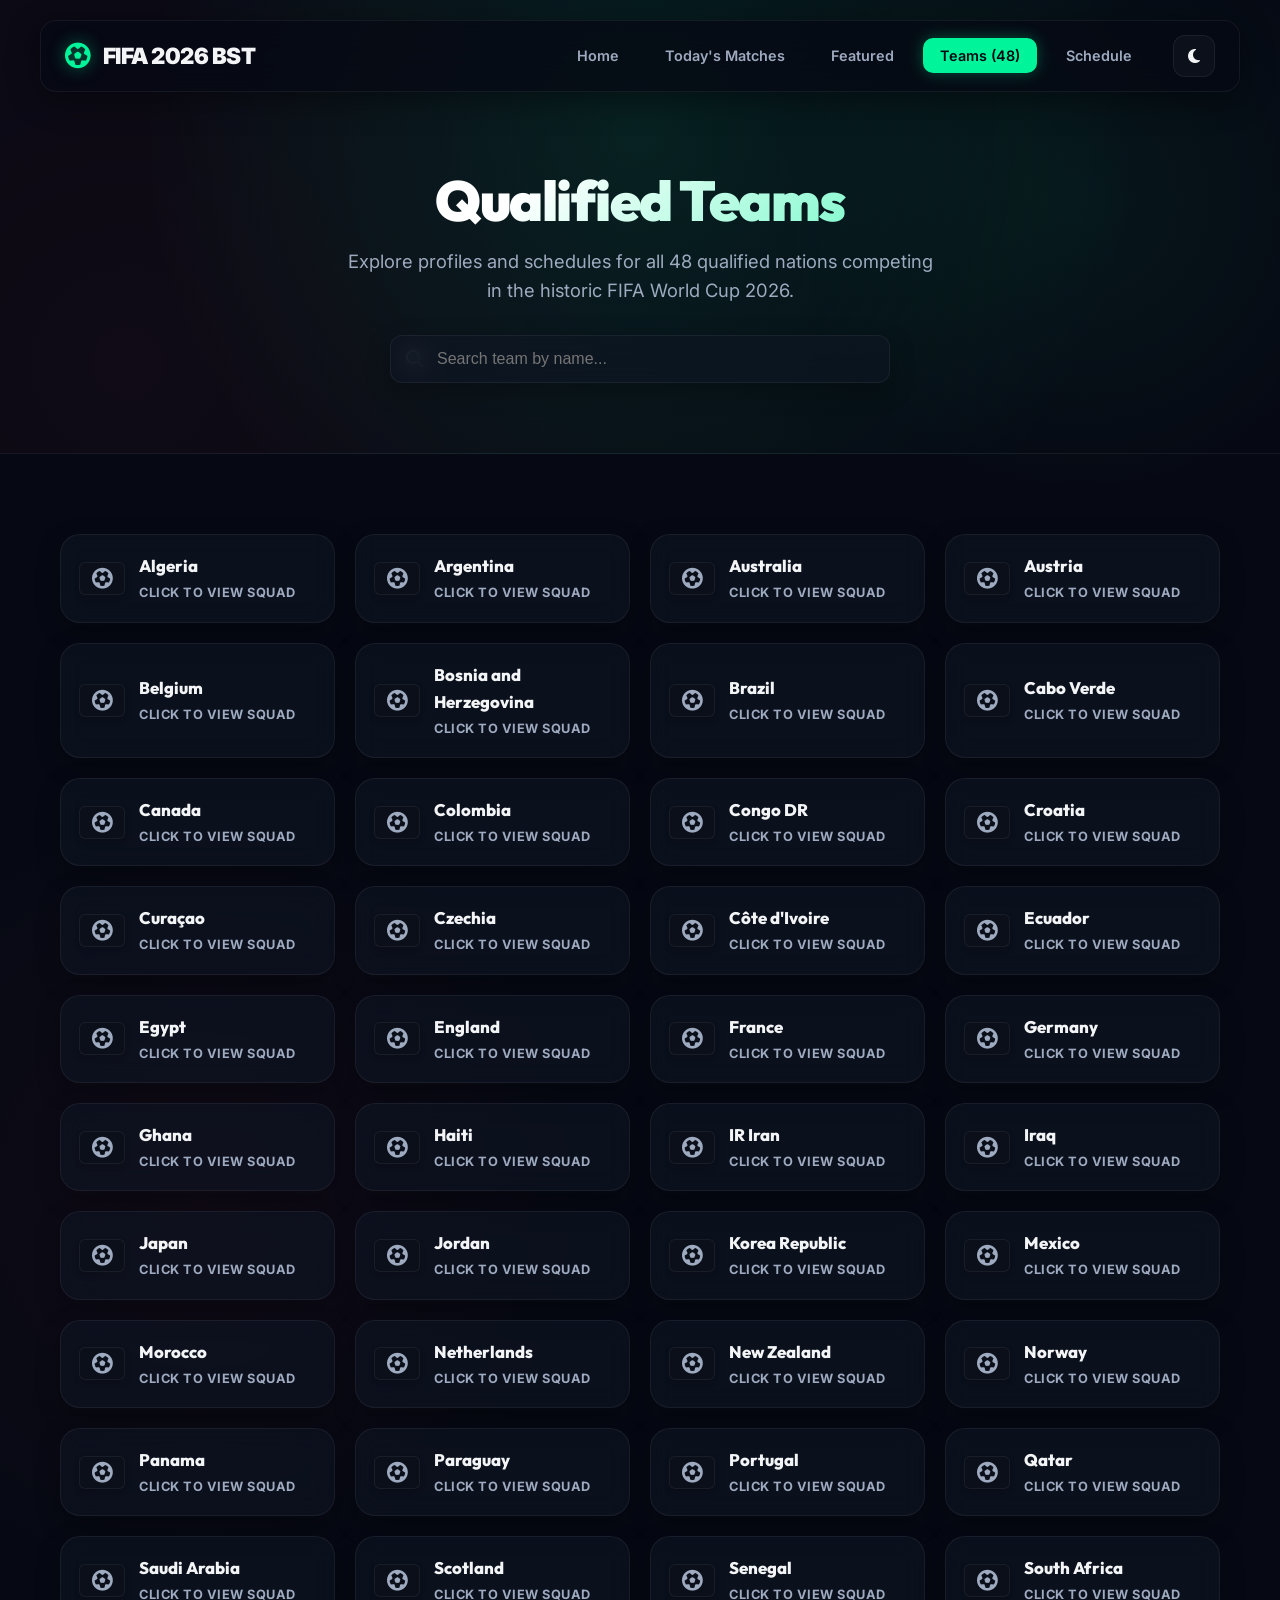
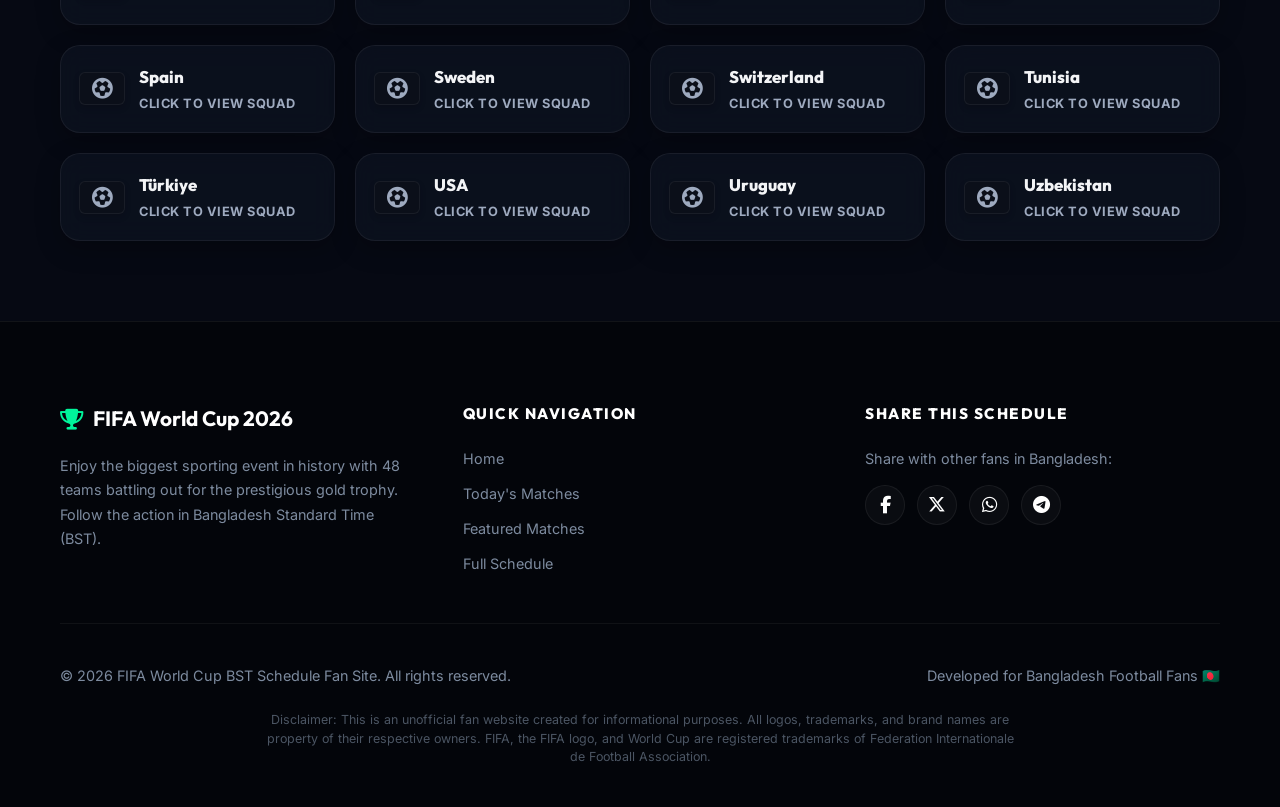
==== commit 8ae2be0c: "new update" ====
--- a/teams.html
+++ b/teams.html
@@ -1537,8 +1537,6 @@
           ]
     };
 
-};
-
     function getFallbackSquad(teamName) {
       if (FALLBACK_SQUADS[teamName]) {
         return FALLBACK_SQUADS[teamName];
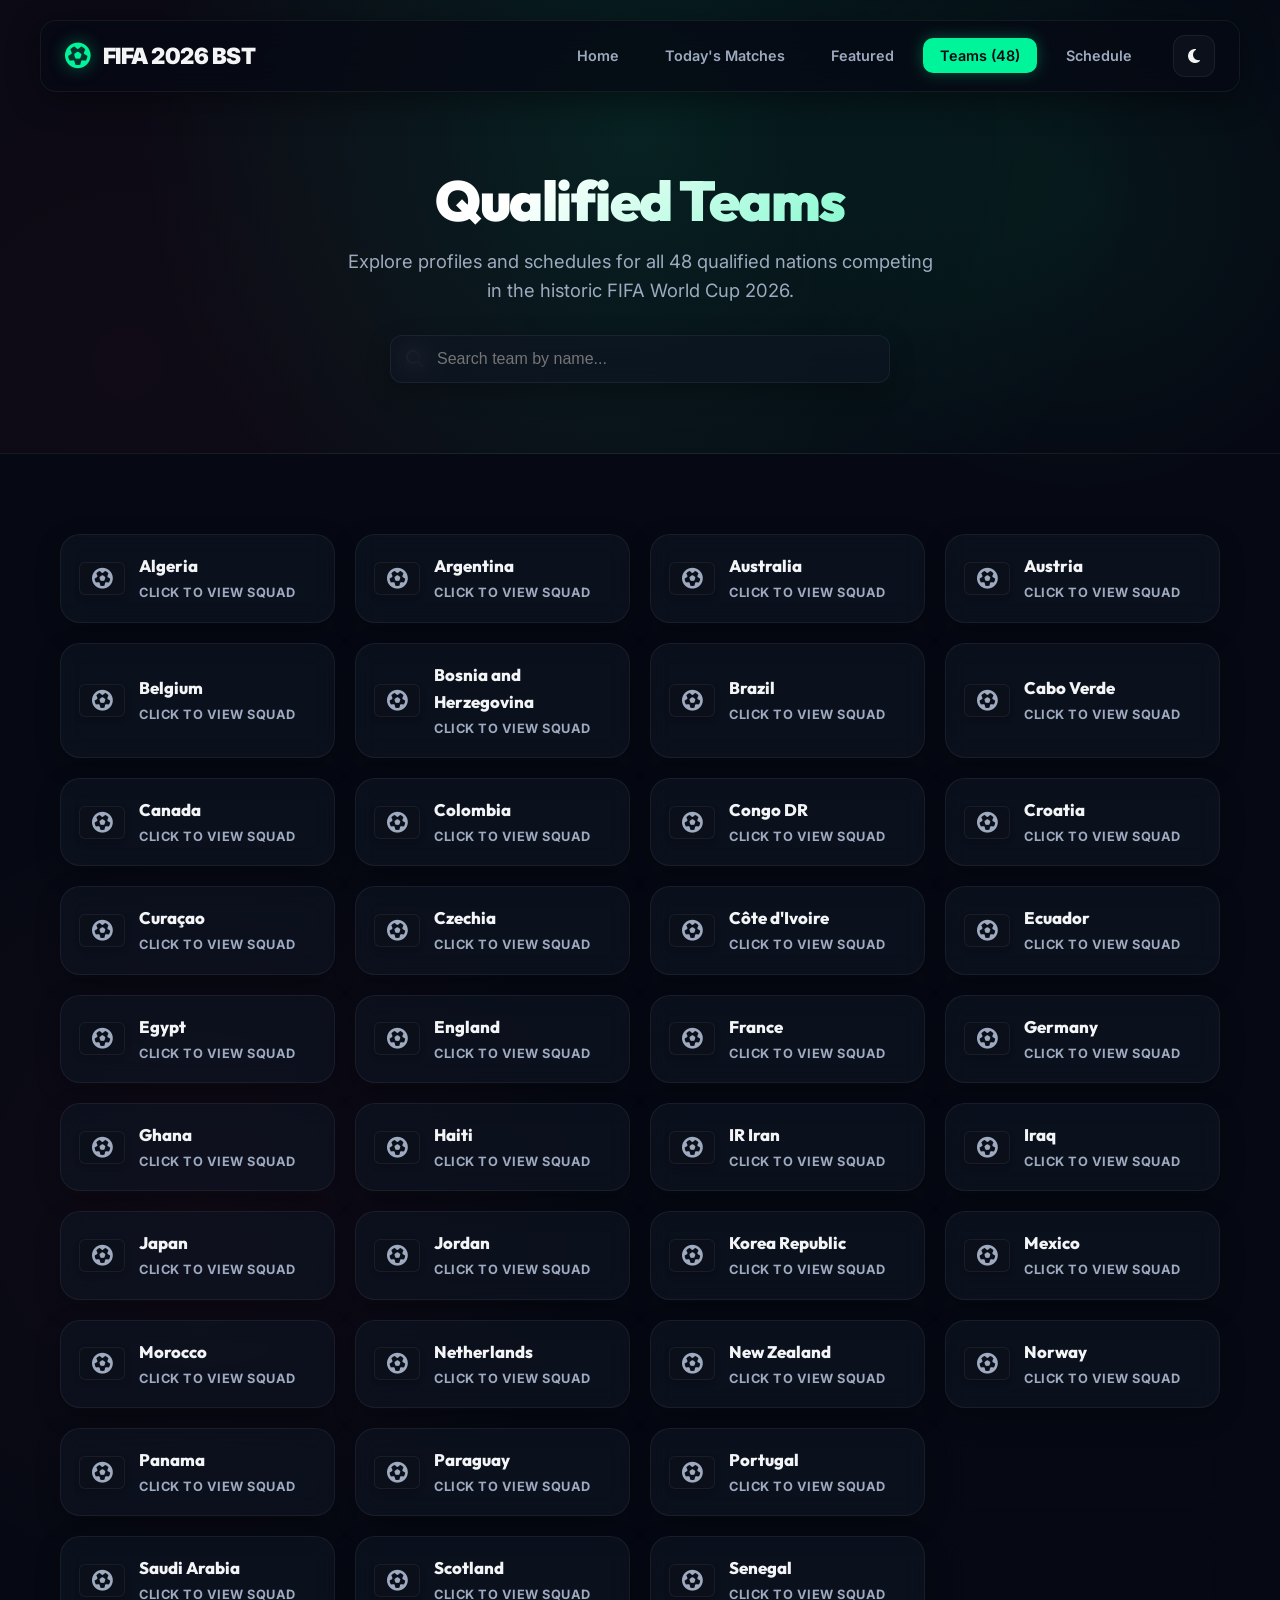
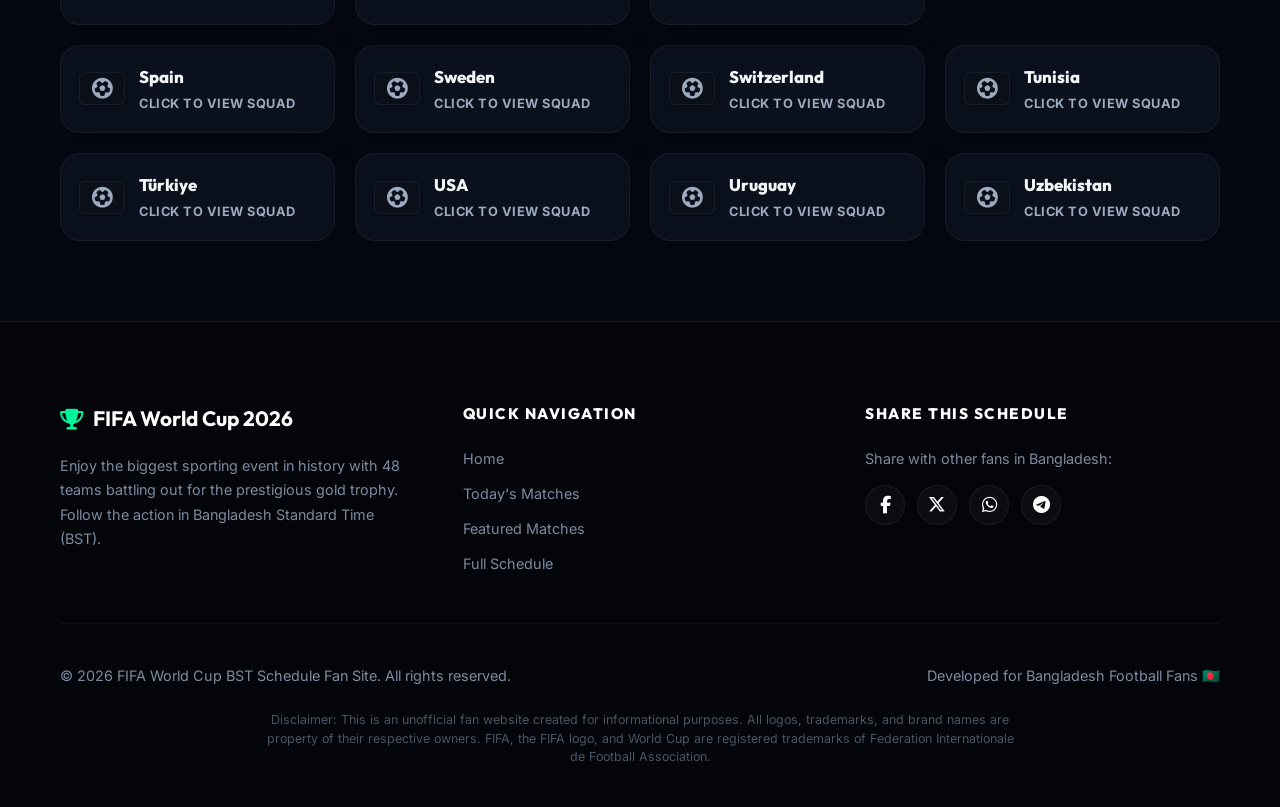
==== commit 46802502: "design update" ====
--- a/teams.html
+++ b/teams.html
@@ -571,8 +571,19 @@
       background: var(--primary-color);
     }
 
-    /* Responsive Queries */
+    /* ================================================================
+       RESPONSIVE MEDIA QUERIES — FULL MOBILE OPTIMIZED DESIGN
+    ================================================================ */
+
+    /* Tablet (1024px) */
+    @media (max-width: 1024px) {
+      .teams-grid { grid-template-columns: repeat(auto-fill, minmax(200px, 1fr)); }
+      .footer-top { grid-template-columns: repeat(2, 1fr); gap: 32px; }
+    }
+
+    /* Mobile (768px) */
     @media (max-width: 768px) {
+      /* ---- HEADER / NAV ---- */
       header {
         top: 0;
         width: 100%;
@@ -586,65 +597,166 @@
 
       .nav-container {
         padding: 0 16px;
-      }
+        height: 60px;
+      }
+
+      .logo {
+        font-size: 1.1rem;
+        gap: 8px;
+      }
+      .logo i { font-size: 1.3rem; }
 
       .menu-toggle {
-        display: block;
+        display: flex;
+        align-items: center;
+        justify-content: center;
+        width: 40px;
+        height: 40px;
+        background: rgba(255,255,255,0.04);
+        border: 1px solid var(--border-color);
+        border-radius: 10px;
       }
 
       nav {
         position: absolute;
-        top: 70px;
+        top: 60px;
         left: 0;
         width: 100%;
         background-color: var(--bg-tertiary);
         border-bottom: 1px solid var(--border-color);
         flex-direction: column;
-        padding: 24px;
-        gap: 20px;
-        box-shadow: 0 15px 30px rgba(0,0,0,0.25);
+        padding: 20px 16px;
+        gap: 16px;
+        box-shadow: 0 20px 40px rgba(0,0,0,0.4);
         display: none;
-      }
-
-      nav.open {
-        display: flex;
-      }
+        z-index: 999;
+        backdrop-filter: blur(20px);
+      }
+      nav.open { display: flex; }
 
       .nav-links {
         flex-direction: column;
         width: 100%;
         text-align: center;
-        gap: 12px;
-      }
-
+        gap: 8px;
+      }
+      .nav-links li { width: 100%; }
       .nav-links a {
         display: block;
         width: 100%;
-        padding: 12px;
-      }
-
+        padding: 12px 16px;
+        border-radius: 12px;
+        font-size: 0.95rem;
+      }
       .theme-toggle-btn {
         width: 100%;
         height: 46px;
-      }
-
+        border-radius: 12px;
+        font-size: 0.9rem;
+      }
+
+      /* ---- HERO ---- */
       .hero-section {
-        padding: 140px 16px 50px 16px;
-      }
-
+        padding: 100px 16px 50px 16px;
+        text-align: center;
+      }
       .hero-title {
-        font-size: 2.5rem;
-      }
-
+        font-size: 2rem;
+        letter-spacing: -0.5px;
+        line-height: 1.2;
+      }
+      .hero-subtitle {
+        font-size: 0.9rem;
+        margin-bottom: 20px;
+      }
+      .search-container {
+        max-width: 100%;
+        margin: 16px auto 0 auto;
+      }
+      .search-container input {
+        font-size: 0.95rem;
+        padding: 12px 14px 12px 42px;
+      }
+
+      /* ---- TEAMS GRID ---- */
+      .teams-section { padding: 40px 0 60px 0; }
+      .teams-grid {
+        grid-template-columns: repeat(auto-fill, minmax(160px, 1fr));
+        gap: 14px;
+      }
+      .team-mini-card {
+        padding: 14px 12px;
+        border-radius: 16px;
+        gap: 10px;
+      }
+      .team-mini-flag {
+        width: 40px;
+        height: 28px;
+        flex-shrink: 0;
+      }
+      .team-mini-name { font-size: 0.95rem; }
+      .team-mini-sub { font-size: 0.72rem; }
+
+      /* ---- PLAYER MODAL ---- */
+      .modal-overlay { padding: 0; align-items: flex-end; }
+      .modal-card {
+        max-height: 90vh;
+        border-radius: 24px 24px 0 0;
+        max-width: 100%;
+      }
+      .modal-header { padding: 16px; }
+      .modal-title { font-size: 1.2rem; }
+      .btn-modal-fixtures { font-size: 0.75rem; padding: 5px 10px; }
+      .modal-body { padding: 16px; }
+
+      /* ---- PLAYER GRID ---- */
+      .player-grid {
+        grid-template-columns: repeat(auto-fill, minmax(110px, 1fr));
+        gap: 12px;
+      }
+      .player-photo-wrap { width: 70px; height: 70px; }
+      .player-name { font-size: 0.82rem; }
+      .player-pos { font-size: 0.7rem; }
+
+      /* ---- FOOTER ---- */
+      footer { padding: 48px 0 32px 0; }
       .footer-top {
         grid-template-columns: 1fr;
-        gap: 32px;
-      }
-
+        gap: 28px;
+      }
       .footer-bottom {
         flex-direction: column;
         text-align: center;
-      }
+        gap: 10px;
+      }
+    }
+
+    /* Extra Small (480px) */
+    @media (max-width: 480px) {
+      .hero-title { font-size: 1.75rem; }
+      .hero-section { padding: 88px 12px 36px 12px; }
+      .container { padding: 0 12px; }
+
+      .teams-grid {
+        grid-template-columns: repeat(2, 1fr);
+        gap: 10px;
+      }
+      .team-mini-card {
+        padding: 12px 10px;
+        flex-direction: column;
+        align-items: flex-start;
+        gap: 8px;
+        border-radius: 14px;
+      }
+      .team-mini-name { font-size: 0.85rem; }
+      .team-mini-sub { font-size: 0.68rem; }
+
+      .player-grid {
+        grid-template-columns: repeat(3, 1fr);
+        gap: 10px;
+      }
+      .player-photo-wrap { width: 60px; height: 60px; }
+      .player-name { font-size: 0.75rem; }
     }
 
     /* Modal Styles */
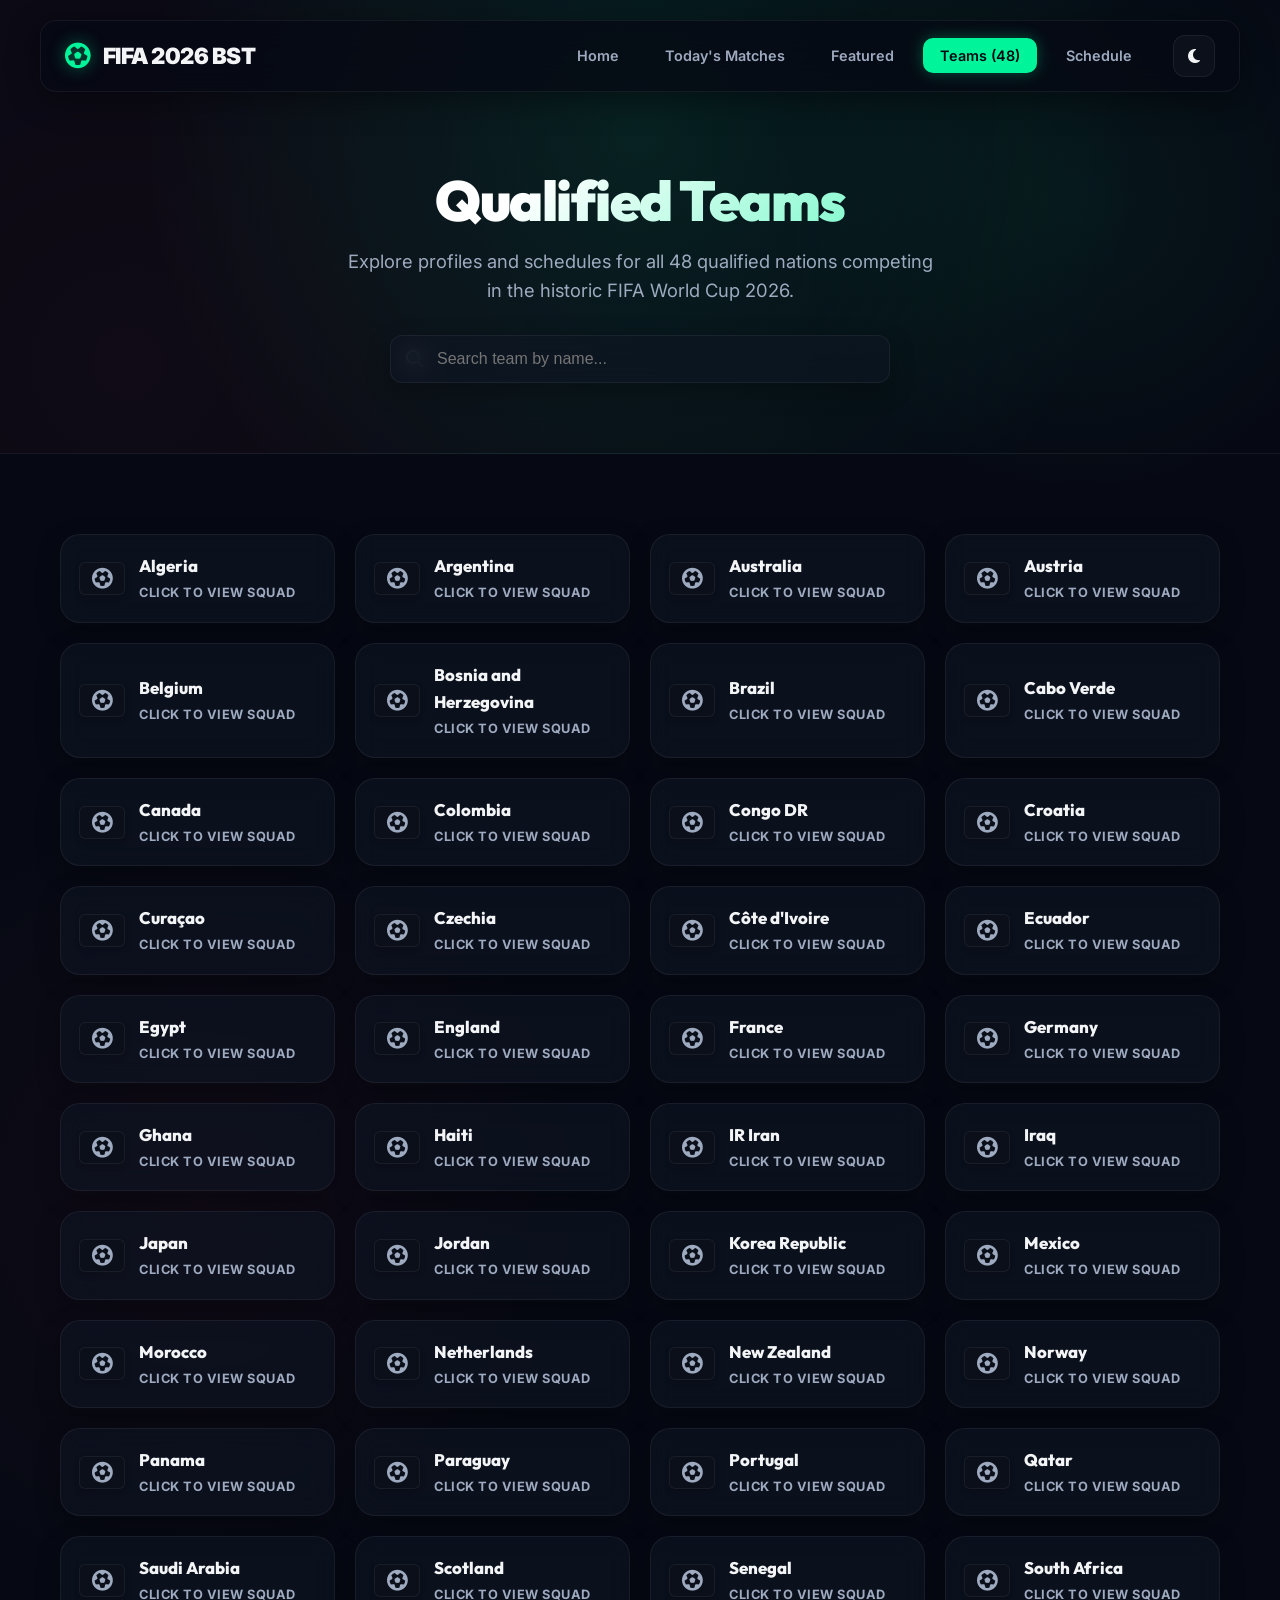
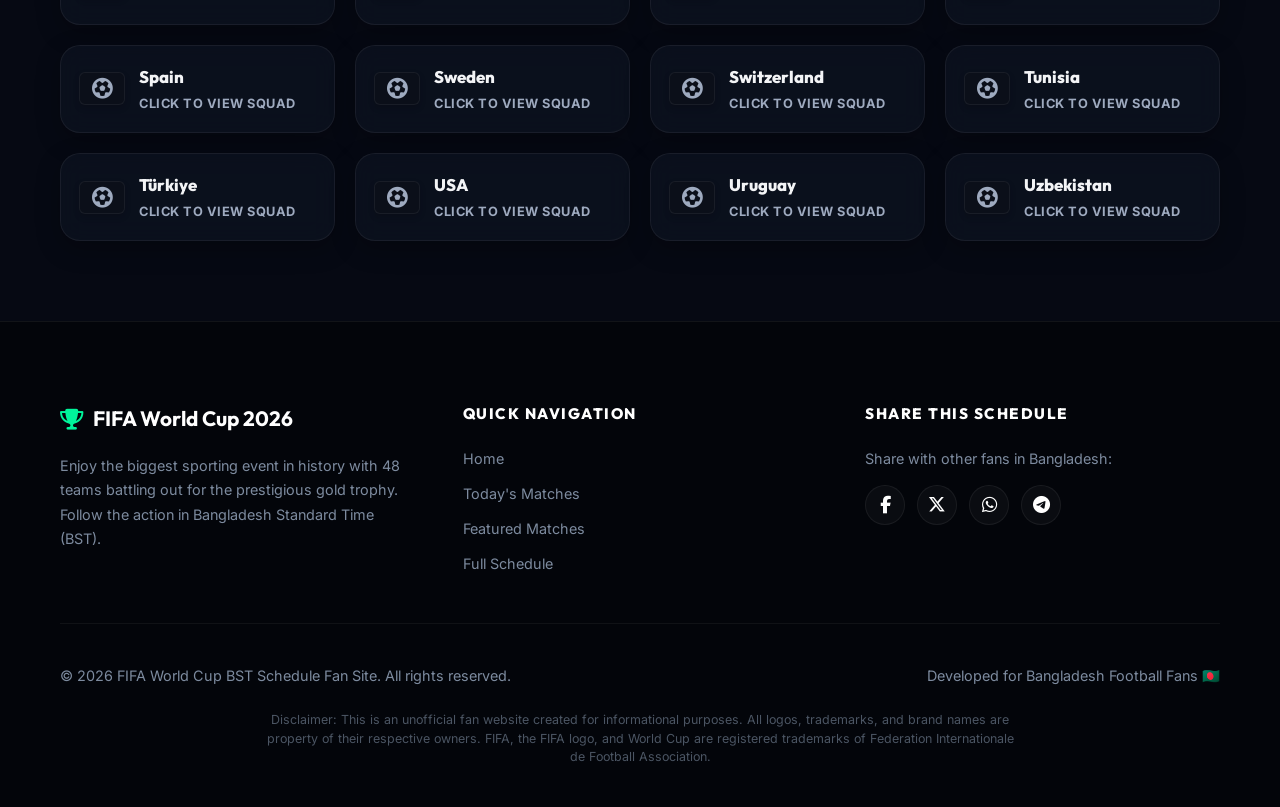
==== commit 05cdf8b5: "design update" ====
--- a/teams.html
+++ b/teams.html
@@ -75,6 +75,11 @@
       transition: background-color 0.3s ease, color 0.3s ease, border-color 0.3s ease;
     }
 
+    html, body {
+      overflow-x: hidden;
+      width: 100%;
+    }
+
     html {
       scroll-behavior: smooth;
     }
@@ -84,7 +89,6 @@
       background-color: var(--bg-primary);
       color: var(--text-primary);
       line-height: 1.6;
-      overflow-x: hidden;
       position: relative;
     }
 
@@ -655,9 +659,21 @@
         font-size: 0.9rem;
       }
 
+      /* ---- BACKGROUND MESH CLIPPING ---- */
+      body::before {
+        right: 0;
+        width: 300px;
+        height: 300px;
+      }
+      body::after {
+        left: 0;
+        width: 400px;
+        height: 400px;
+      }
+
       /* ---- HERO ---- */
       .hero-section {
-        padding: 100px 16px 50px 16px;
+        padding: 80px 16px 40px 16px;
         text-align: center;
       }
       .hero-title {
@@ -667,7 +683,7 @@
       }
       .hero-subtitle {
         font-size: 0.9rem;
-        margin-bottom: 20px;
+        margin-bottom: 16px;
       }
       .search-container {
         max-width: 100%;
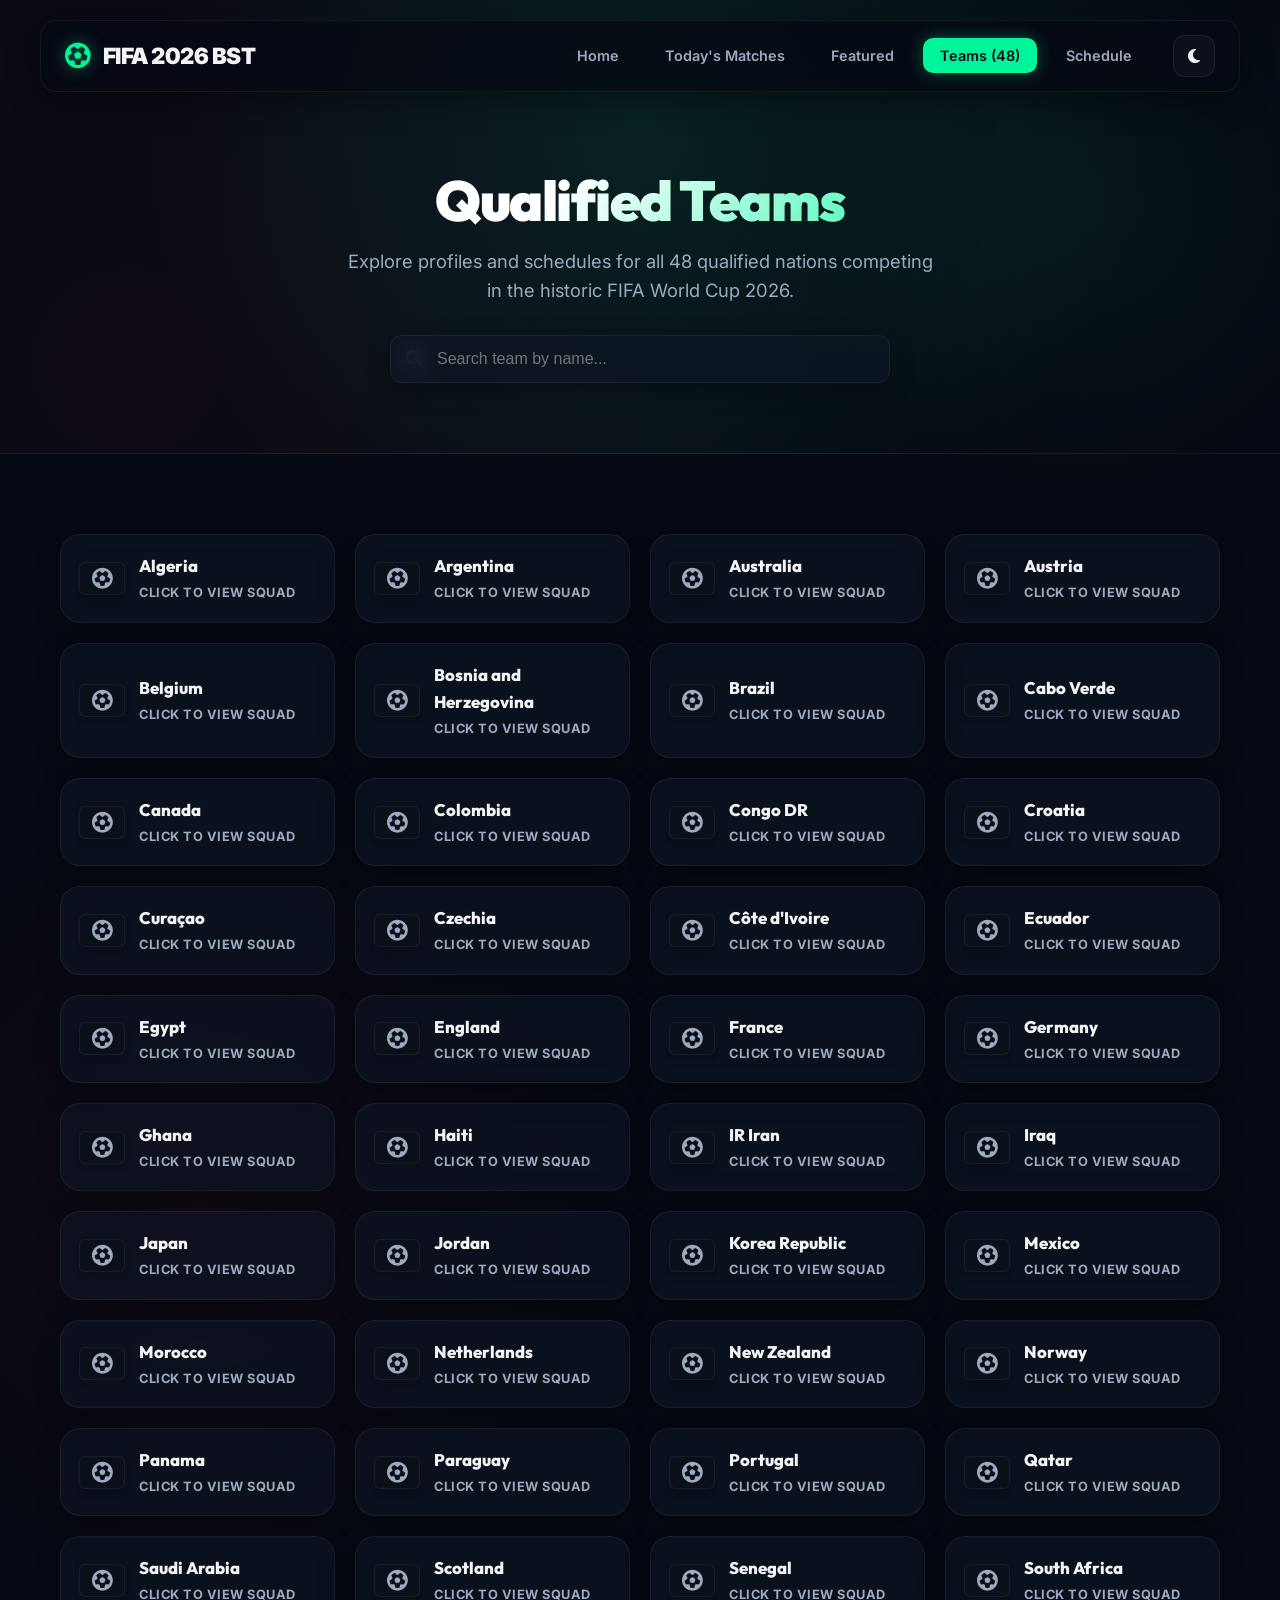
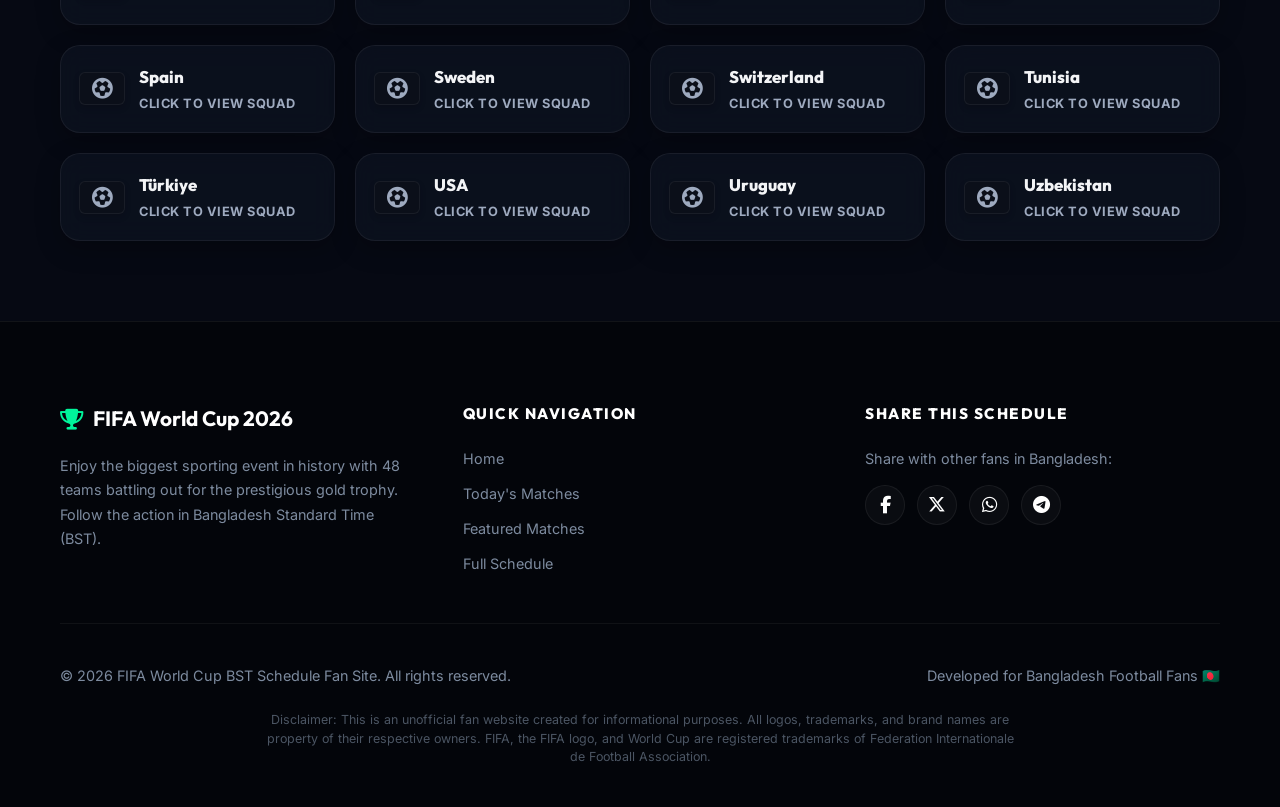
==== commit 7fed7be7: "desig css update" ====
--- a/teams.html
+++ b/teams.html
@@ -21,1060 +21,7 @@
   <!-- Matches database and flag utilities -->
   <script src="matches.js"></script>
 
-  <style>
-    /* CSS Variable Definitions for Themes */
-    :root {
-      /* Dark Theme (Default) */
-      --bg-primary: #060913;
-      --bg-secondary: rgba(16, 22, 38, 0.55);
-      --bg-tertiary: #0b0f19;
-      --border-color: rgba(255, 255, 255, 0.06);
-      --border-hover: rgba(0, 245, 155, 0.3);
-      --text-primary: #f3f4f6;
-      --text-secondary: #9eaabf;
-      
-      --primary-color: #00f59b; /* Neon Emerald Mint */
-      --primary-hover: #12ffab;
-      --secondary-color: #ffd23f; /* Chrome Gold */
-      --accent-color: #ff2a5f; /* Neon Crimson */
-      
-      --card-bg: rgba(16, 22, 38, 0.55);
-      --header-bg: rgba(6, 9, 19, 0.75);
-      
-      --glass-shadow: 0 8px 32px 0 rgba(0, 0, 0, 0.4);
-      --card-shadow: 0 8px 24px 0 rgba(0, 0, 0, 0.25);
-    }
-
-    [data-theme="light"] {
-      /* Light Theme */
-      --bg-primary: #f5f7fa;
-      --bg-secondary: rgba(255, 255, 255, 0.75);
-      --bg-tertiary: #eef1f6;
-      --border-color: rgba(0, 0, 0, 0.08);
-      --border-hover: rgba(0, 168, 107, 0.4);
-      --text-primary: #0f172a;
-      --text-secondary: #5e6b7e;
-      
-      --primary-color: #00a86b;
-      --primary-hover: #00875a;
-      --secondary-color: #d97706;
-      --accent-color: #e11d48;
-      
-      --card-bg: rgba(255, 255, 255, 0.75);
-      --header-bg: rgba(245, 247, 250, 0.85);
-      
-      --glass-shadow: 0 8px 32px 0 rgba(31, 38, 135, 0.05);
-      --card-shadow: 0 8px 24px 0 rgba(0, 0, 0, 0.04);
-    }
-
-    /* Core Styles */
-    * {
-      box-sizing: border-box;
-      margin: 0;
-      padding: 0;
-      transition: background-color 0.3s ease, color 0.3s ease, border-color 0.3s ease;
-    }
-
-    html, body {
-      overflow-x: hidden;
-      width: 100%;
-    }
-
-    html {
-      scroll-behavior: smooth;
-    }
-
-    body {
-      font-family: 'Inter', sans-serif;
-      background-color: var(--bg-primary);
-      color: var(--text-primary);
-      line-height: 1.6;
-      position: relative;
-    }
-
-    /* Beautiful Ambient Mesh Blob Backgrounds in Dark Theme */
-    body::before {
-      content: '';
-      position: absolute;
-      width: 600px;
-      height: 600px;
-      background: radial-gradient(circle, rgba(0, 245, 155, 0.06) 0%, rgba(0, 0, 0, 0) 70%);
-      top: -100px;
-      right: -100px;
-      pointer-events: none;
-      z-index: -1;
-    }
-
-    body::after {
-      content: '';
-      position: absolute;
-      width: 800px;
-      height: 800px;
-      background: radial-gradient(circle, rgba(255, 42, 95, 0.04) 0%, rgba(0, 0, 0, 0) 70%);
-      top: 800px;
-      left: -200px;
-      pointer-events: none;
-      z-index: -1;
-    }
-
-    h1, h2, h3, h4, .font-title {
-      font-family: 'Outfit', sans-serif;
-      font-weight: 700;
-    }
-
-    a {
-      text-decoration: none;
-      color: inherit;
-    }
-
-    .container {
-      max-width: 1200px;
-      margin: 0 auto;
-      padding: 0 20px;
-      position: relative;
-      z-index: 2;
-    }
-
-    /* Floating Navigation Header */
-    header {
-      position: fixed;
-      top: 20px;
-      left: 50%;
-      transform: translateX(-50%);
-      width: calc(100% - 40px);
-      max-width: 1200px;
-      z-index: 1000;
-      background-color: var(--header-bg);
-      backdrop-filter: blur(16px);
-      -webkit-backdrop-filter: blur(16px);
-      border: 1px solid var(--border-color);
-      border-radius: 16px;
-      box-shadow: var(--glass-shadow);
-      transition: all 0.3s cubic-bezier(0.16, 1, 0.3, 1);
-    }
-
-    .nav-container {
-      display: flex;
-      justify-content: space-between;
-      align-items: center;
-      height: 70px;
-      padding: 0 24px;
-    }
-
-    .logo {
-      display: flex;
-      align-items: center;
-      gap: 12px;
-      font-size: 1.4rem;
-      font-weight: 900;
-      color: var(--text-primary);
-      letter-spacing: -0.5px;
-      text-transform: uppercase;
-    }
-
-    .logo i {
-      color: var(--primary-color);
-      font-size: 1.6rem;
-      filter: drop-shadow(0 0 8px rgba(0, 245, 155, 0.5));
-      animation: spinBall 15s linear infinite;
-    }
-
-    @keyframes spinBall {
-      from { transform: rotate(0deg); }
-      to { transform: rotate(360deg); }
-    }
-
-    nav {
-      display: flex;
-      align-items: center;
-      gap: 24px;
-    }
-
-    .nav-links {
-      display: flex;
-      list-style: none;
-      gap: 12px;
-    }
-
-    .nav-links a {
-      font-size: 0.9rem;
-      font-weight: 600;
-      color: var(--text-secondary);
-      padding: 8px 16px;
-      border-radius: 10px;
-      transition: all 0.25s cubic-bezier(0.16, 1, 0.3, 1);
-      border: 1px solid transparent;
-    }
-
-    .nav-links a:hover {
-      color: var(--text-primary);
-      background-color: rgba(0, 245, 155, 0.05);
-      border-color: rgba(0, 245, 155, 0.15);
-    }
-
-    .nav-links a.active {
-      color: var(--bg-primary);
-      background-color: var(--primary-color);
-      box-shadow: 0 0 15px rgba(0, 245, 155, 0.3);
-    }
-
-    /* Theme Toggle Switch */
-    .theme-toggle-btn {
-      background: rgba(255, 255, 255, 0.03);
-      border: 1px solid var(--border-color);
-      color: var(--text-primary);
-      cursor: pointer;
-      font-size: 1rem;
-      padding: 10px;
-      width: 42px;
-      height: 42px;
-      border-radius: 12px;
-      display: flex;
-      align-items: center;
-      justify-content: center;
-      transition: all 0.2s ease;
-    }
-
-    .theme-toggle-btn:hover {
-      border-color: var(--primary-color);
-      color: var(--primary-color);
-      background-color: rgba(0, 245, 155, 0.05);
-      box-shadow: 0 0 10px rgba(0, 245, 155, 0.1);
-    }
-
-    /* Mobile Menu Toggle Button */
-    .menu-toggle {
-      display: none;
-      background: none;
-      border: none;
-      color: var(--text-primary);
-      font-size: 1.5rem;
-      cursor: pointer;
-    }
-
-    /* Hero Section */
-    .hero-section {
-      position: relative;
-      background: radial-gradient(circle at 50% 30%, rgba(0, 245, 155, 0.1) 0%, transparent 70%),
-                  radial-gradient(circle at 10% 80%, rgba(255, 42, 95, 0.04) 0%, transparent 60%);
-      padding: 170px 20px 70px 20px;
-      text-align: center;
-      border-bottom: 1px solid var(--border-color);
-    }
-
-    .hero-title {
-      font-size: 3.5rem;
-      line-height: 1.1;
-      margin-bottom: 15px;
-      letter-spacing: -1.5px;
-      background: linear-gradient(135deg, #ffffff 40%, var(--primary-color) 100%);
-      -webkit-background-clip: text;
-      -webkit-text-fill-color: transparent;
-      font-weight: 900;
-    }
-
-    [data-theme="light"] .hero-title {
-      background: linear-gradient(135deg, #090d16 40%, var(--primary-color) 100%);
-      -webkit-background-clip: text;
-      -webkit-text-fill-color: transparent;
-    }
-
-    .hero-subtitle {
-      font-size: 1.15rem;
-      color: var(--text-secondary);
-      max-width: 600px;
-      margin: 0 auto 30px auto;
-      line-height: 1.6;
-    }
-
-    /* Search Box */
-    .search-container {
-      max-width: 500px;
-      margin: 24px auto 0 auto;
-      position: relative;
-    }
-
-    .search-container i {
-      position: absolute;
-      left: 16px;
-      top: 50%;
-      transform: translateY(-50%);
-      color: var(--text-secondary);
-      font-size: 1.05rem;
-    }
-
-    .search-container input {
-      width: 100%;
-      background-color: var(--bg-secondary);
-      border: 1px solid var(--border-color);
-      border-radius: 12px;
-      padding: 14px 16px 14px 46px;
-      color: var(--text-primary);
-      font-size: 1rem;
-      outline: none;
-      transition: all 0.25s ease;
-      box-shadow: var(--card-shadow);
-      backdrop-filter: blur(12px);
-    }
-
-    .search-container input:focus {
-      border-color: var(--primary-color);
-      box-shadow: 0 0 0 3px rgba(0, 245, 155, 0.15);
-    }
-
-    /* Teams Grid Section */
-    .teams-section {
-      padding: 80px 0;
-    }
-
-    .teams-grid {
-      display: grid;
-      grid-template-columns: repeat(auto-fill, minmax(230px, 1fr));
-      gap: 20px;
-      align-items: stretch;
-    }
-
-    .team-mini-card {
-      background-color: var(--bg-secondary);
-      border: 1px solid var(--border-color);
-      border-radius: 20px;
-      padding: 18px;
-      box-shadow: var(--card-shadow);
-      display: flex;
-      align-items: center;
-      gap: 14px;
-      transition: all 0.35s cubic-bezier(0.16, 1, 0.3, 1);
-      cursor: pointer;
-      user-select: none;
-      backdrop-filter: blur(12px);
-      -webkit-backdrop-filter: blur(12px);
-    }
-
-    .team-mini-card:hover {
-      transform: translateY(-5px);
-      border-color: var(--primary-color);
-      box-shadow: 0 12px 24px -8px rgba(0, 245, 155, 0.25), var(--card-shadow);
-    }
-
-    .team-mini-flag {
-      width: 46px;
-      height: 33px;
-      background: var(--bg-tertiary);
-      border: 1px solid var(--border-color);
-      border-radius: 6px;
-      overflow: hidden;
-      display: flex;
-      align-items: center;
-      justify-content: center;
-      flex-shrink: 0;
-      box-shadow: 0 3px 6px rgba(0,0,0,0.15);
-      transition: transform 0.2s ease;
-    }
-
-    .team-mini-card:hover .team-mini-flag {
-      transform: scale(1.1);
-    }
-
-    .team-flag {
-      max-width: 100%;
-      max-height: 100%;
-      object-fit: cover;
-    }
-
-    .flag-placeholder {
-      font-size: 1.3rem;
-      color: var(--text-secondary);
-    }
-
-    .team-mini-name {
-      font-weight: 800;
-      color: var(--text-primary);
-      word-break: break-word;
-      font-family: 'Outfit', sans-serif;
-      font-size: 1.05rem;
-    }
-
-    .team-mini-sub {
-      margin-top: 3px;
-      color: var(--text-secondary);
-      font-size: 0.8rem;
-      font-weight: 700;
-      text-transform: uppercase;
-      letter-spacing: 0.5px;
-    }
-
-    .team-mini-card:hover .team-mini-sub {
-      color: var(--primary-color);
-    }
-
-    /* No Results Message */
-    .no-results {
-      grid-column: 1 / -1;
-      text-align: center;
-      padding: 50px 24px;
-      background-color: var(--bg-secondary);
-      border: 1px dashed var(--border-color);
-      border-radius: 20px;
-      color: var(--text-secondary);
-      backdrop-filter: blur(12px);
-    }
-
-    .no-results i {
-      font-size: 3rem;
-      color: var(--border-color);
-      margin-bottom: 16px;
-    }
-
-    .no-results p {
-      margin-bottom: 20px;
-      font-size: 1.05rem;
-      font-weight: 600;
-    }
-
-    .btn-action {
-      background: var(--primary-color);
-      color: var(--bg-primary);
-      font-weight: 700;
-      border: none;
-      padding: 10px 20px;
-      border-radius: 10px;
-      cursor: pointer;
-      font-size: 0.85rem;
-      display: inline-flex;
-      align-items: center;
-      gap: 8px;
-      box-shadow: 0 4px 12px rgba(0, 245, 155, 0.2);
-      transition: all 0.2s ease;
-    }
-
-    .btn-action:hover {
-      background-color: var(--primary-hover);
-      transform: translateY(-2px);
-      box-shadow: 0 6px 15px rgba(0, 245, 155, 0.35);
-    }
-
-    /* Footer */
-    footer {
-      background-color: #03050a;
-      color: #7d8b9f;
-      padding: 80px 0 40px 0;
-      border-top: 1px solid var(--border-color);
-      font-size: 0.9rem;
-      position: relative;
-      z-index: 2;
-    }
-
-    .footer-top {
-      display: grid;
-      grid-template-columns: repeat(3, 1fr);
-      gap: 48px;
-      margin-bottom: 48px;
-    }
-
-    .footer-col-desc h3 {
-      color: #fff;
-      font-size: 1.3rem;
-      margin-bottom: 18px;
-      display: flex;
-      align-items: center;
-      gap: 10px;
-    }
-
-    .footer-col-desc h3 i {
-      color: var(--primary-color);
-    }
-
-    .footer-col-desc p {
-      line-height: 1.7;
-    }
-
-    .footer-col-links h4, .footer-col-social h4 {
-      color: #fff;
-      font-size: 0.95rem;
-      margin-bottom: 20px;
-      text-transform: uppercase;
-      letter-spacing: 1.5px;
-      font-weight: 800;
-    }
-
-    .footer-links {
-      list-style: none;
-      display: flex;
-      flex-direction: column;
-      gap: 12px;
-    }
-
-    .footer-links a {
-      transition: color 0.2s;
-    }
-
-    .footer-links a:hover {
-      color: var(--primary-color);
-    }
-
-    .social-icons {
-      display: flex;
-      gap: 12px;
-    }
-
-    .social-btn {
-      width: 40px;
-      height: 40px;
-      background-color: rgba(255,255,255,0.03);
-      border: 1px solid var(--border-color);
-      border-radius: 50%;
-      display: flex;
-      align-items: center;
-      justify-content: center;
-      font-size: 1.1rem;
-      color: #fff;
-      transition: all 0.3s cubic-bezier(0.16, 1, 0.3, 1);
-    }
-
-    .social-btn:hover {
-      background-color: var(--primary-color);
-      color: var(--bg-primary);
-      border-color: var(--primary-color);
-      transform: translateY(-4px) scale(1.05);
-      box-shadow: 0 8px 15px rgba(0, 245, 155, 0.2);
-    }
-
-    .footer-bottom {
-      border-top: 1px solid rgba(255,255,255,0.05);
-      padding-top: 40px;
-      text-align: center;
-      display: flex;
-      justify-content: space-between;
-      align-items: center;
-      flex-wrap: wrap;
-      gap: 20px;
-    }
-
-    .footer-disclaimer {
-      font-size: 0.78rem;
-      color: #4b5563;
-      max-width: 750px;
-      margin: 24px auto 0 auto;
-      line-height: 1.5;
-      text-align: center;
-    }
-
-    /* Custom Scrollbar */
-    ::-webkit-scrollbar {
-      width: 8px;
-      height: 8px;
-    }
-    ::-webkit-scrollbar-track {
-      background: var(--bg-primary);
-    }
-    ::-webkit-scrollbar-thumb {
-      background: var(--border-color);
-      border-radius: 4px;
-    }
-    ::-webkit-scrollbar-thumb:hover {
-      background: var(--primary-color);
-    }
-
-    /* ================================================================
-       RESPONSIVE MEDIA QUERIES — FULL MOBILE OPTIMIZED DESIGN
-    ================================================================ */
-
-    /* Tablet (1024px) */
-    @media (max-width: 1024px) {
-      .teams-grid { grid-template-columns: repeat(auto-fill, minmax(200px, 1fr)); }
-      .footer-top { grid-template-columns: repeat(2, 1fr); gap: 32px; }
-    }
-
-    /* Mobile (768px) */
-    @media (max-width: 768px) {
-      /* ---- HEADER / NAV ---- */
-      header {
-        top: 0;
-        width: 100%;
-        left: 0;
-        transform: none;
-        border-radius: 0;
-        border-top: none;
-        border-left: none;
-        border-right: none;
-      }
-
-      .nav-container {
-        padding: 0 16px;
-        height: 60px;
-      }
-
-      .logo {
-        font-size: 1.1rem;
-        gap: 8px;
-      }
-      .logo i { font-size: 1.3rem; }
-
-      .menu-toggle {
-        display: flex;
-        align-items: center;
-        justify-content: center;
-        width: 40px;
-        height: 40px;
-        background: rgba(255,255,255,0.04);
-        border: 1px solid var(--border-color);
-        border-radius: 10px;
-      }
-
-      nav {
-        position: absolute;
-        top: 60px;
-        left: 0;
-        width: 100%;
-        background-color: var(--bg-tertiary);
-        border-bottom: 1px solid var(--border-color);
-        flex-direction: column;
-        padding: 20px 16px;
-        gap: 16px;
-        box-shadow: 0 20px 40px rgba(0,0,0,0.4);
-        display: none;
-        z-index: 999;
-        backdrop-filter: blur(20px);
-      }
-      nav.open { display: flex; }
-
-      .nav-links {
-        flex-direction: column;
-        width: 100%;
-        text-align: center;
-        gap: 8px;
-      }
-      .nav-links li { width: 100%; }
-      .nav-links a {
-        display: block;
-        width: 100%;
-        padding: 12px 16px;
-        border-radius: 12px;
-        font-size: 0.95rem;
-      }
-      .theme-toggle-btn {
-        width: 100%;
-        height: 46px;
-        border-radius: 12px;
-        font-size: 0.9rem;
-      }
-
-      /* ---- BACKGROUND MESH CLIPPING ---- */
-      body::before {
-        right: 0;
-        width: 300px;
-        height: 300px;
-      }
-      body::after {
-        left: 0;
-        width: 400px;
-        height: 400px;
-      }
-
-      /* ---- HERO ---- */
-      .hero-section {
-        padding: 80px 16px 40px 16px;
-        text-align: center;
-      }
-      .hero-title {
-        font-size: 2rem;
-        letter-spacing: -0.5px;
-        line-height: 1.2;
-      }
-      .hero-subtitle {
-        font-size: 0.9rem;
-        margin-bottom: 16px;
-      }
-      .search-container {
-        max-width: 100%;
-        margin: 16px auto 0 auto;
-      }
-      .search-container input {
-        font-size: 0.95rem;
-        padding: 12px 14px 12px 42px;
-      }
-
-      /* ---- TEAMS GRID ---- */
-      .teams-section { padding: 40px 0 60px 0; }
-      .teams-grid {
-        grid-template-columns: repeat(auto-fill, minmax(160px, 1fr));
-        gap: 14px;
-      }
-      .team-mini-card {
-        padding: 14px 12px;
-        border-radius: 16px;
-        gap: 10px;
-      }
-      .team-mini-flag {
-        width: 40px;
-        height: 28px;
-        flex-shrink: 0;
-      }
-      .team-mini-name { font-size: 0.95rem; }
-      .team-mini-sub { font-size: 0.72rem; }
-
-      /* ---- PLAYER MODAL ---- */
-      .modal-overlay { padding: 0; align-items: flex-end; }
-      .modal-card {
-        max-height: 90vh;
-        border-radius: 24px 24px 0 0;
-        max-width: 100%;
-      }
-      .modal-header { padding: 16px; }
-      .modal-title { font-size: 1.2rem; }
-      .btn-modal-fixtures { font-size: 0.75rem; padding: 5px 10px; }
-      .modal-body { padding: 16px; }
-
-      /* ---- PLAYER GRID ---- */
-      .player-grid {
-        grid-template-columns: repeat(auto-fill, minmax(110px, 1fr));
-        gap: 12px;
-      }
-      .player-photo-wrap { width: 70px; height: 70px; }
-      .player-name { font-size: 0.82rem; }
-      .player-pos { font-size: 0.7rem; }
-
-      /* ---- FOOTER ---- */
-      footer { padding: 48px 0 32px 0; }
-      .footer-top {
-        grid-template-columns: 1fr;
-        gap: 28px;
-      }
-      .footer-bottom {
-        flex-direction: column;
-        text-align: center;
-        gap: 10px;
-      }
-    }
-
-    /* Extra Small (480px) */
-    @media (max-width: 480px) {
-      .hero-title { font-size: 1.75rem; }
-      .hero-section { padding: 88px 12px 36px 12px; }
-      .container { padding: 0 12px; }
-
-      .teams-grid {
-        grid-template-columns: repeat(2, 1fr);
-        gap: 10px;
-      }
-      .team-mini-card {
-        padding: 12px 10px;
-        flex-direction: column;
-        align-items: flex-start;
-        gap: 8px;
-        border-radius: 14px;
-      }
-      .team-mini-name { font-size: 0.85rem; }
-      .team-mini-sub { font-size: 0.68rem; }
-
-      .player-grid {
-        grid-template-columns: repeat(3, 1fr);
-        gap: 10px;
-      }
-      .player-photo-wrap { width: 60px; height: 60px; }
-      .player-name { font-size: 0.75rem; }
-    }
-
-    /* Modal Styles */
-    .modal-overlay {
-      position: fixed;
-      top: 0;
-      left: 0;
-      right: 0;
-      bottom: 0;
-      background: rgba(6, 9, 19, 0.7);
-      backdrop-filter: blur(12px);
-      -webkit-backdrop-filter: blur(12px);
-      z-index: 2000;
-      display: flex;
-      align-items: center;
-      justify-content: center;
-      opacity: 0;
-      pointer-events: none;
-      transition: opacity 0.3s ease;
-      padding: 20px;
-    }
-
-    .modal-overlay.open {
-      opacity: 1;
-      pointer-events: all;
-    }
-
-    .modal-card {
-      background: rgba(16, 22, 38, 0.95);
-      border: 1px solid var(--border-color);
-      border-radius: 24px;
-      width: 100%;
-      max-width: 750px;
-      max-height: 85vh;
-      display: flex;
-      flex-direction: column;
-      box-shadow: 0 25px 50px -12px rgba(0, 0, 0, 0.5);
-      overflow: hidden;
-      transform: scale(0.95);
-      transition: transform 0.3s cubic-bezier(0.16, 1, 0.3, 1);
-    }
-
-    [data-theme="light"] .modal-card {
-      background: rgba(255, 255, 255, 0.95);
-      box-shadow: 0 25px 50px -12px rgba(0, 0, 0, 0.15);
-    }
-
-    .modal-overlay.open .modal-card {
-      transform: scale(1);
-    }
-
-    .modal-header {
-      padding: 20px 24px;
-      border-bottom: 1px solid var(--border-color);
-      display: flex;
-      justify-content: space-between;
-      align-items: center;
-      background: rgba(0, 0, 0, 0.15);
-    }
-
-    [data-theme="light"] .modal-header {
-      background: rgba(0, 0, 0, 0.02);
-    }
-
-    .modal-title-wrap {
-      display: flex;
-      align-items: center;
-      gap: 12px;
-    }
-
-    .modal-flag-wrap {
-      width: 38px;
-      height: 27px;
-      border-radius: 6px;
-      overflow: hidden;
-      border: 1px solid var(--border-color);
-      box-shadow: 0 2px 5px rgba(0,0,0,0.15);
-      display: flex;
-      align-items: center;
-      justify-content: center;
-      flex-shrink: 0;
-    }
-
-    .modal-title {
-      font-size: 1.5rem;
-      font-weight: 800;
-      font-family: 'Outfit', sans-serif;
-    }
-
-    .modal-header-actions {
-      display: flex;
-      align-items: center;
-      gap: 12px;
-    }
-
-    .btn-modal-fixtures {
-      background: rgba(0, 245, 155, 0.08);
-      border: 1px solid rgba(0, 245, 155, 0.2);
-      color: var(--primary-color);
-      font-size: 0.8rem;
-      font-weight: 700;
-      padding: 6px 14px;
-      border-radius: 20px;
-      cursor: pointer;
-      display: inline-flex;
-      align-items: center;
-      gap: 6px;
-      transition: all 0.2s;
-    }
-
-    .btn-modal-fixtures:hover {
-      background: var(--primary-color);
-      color: var(--bg-primary);
-      border-color: var(--primary-color);
-    }
-
-    .modal-close-btn {
-      background: none;
-      border: none;
-      color: var(--text-secondary);
-      font-size: 1.25rem;
-      cursor: pointer;
-      width: 36px;
-      height: 36px;
-      border-radius: 50%;
-      display: flex;
-      align-items: center;
-      justify-content: center;
-      transition: all 0.2s;
-      border: 1px solid transparent;
-    }
-
-    .modal-close-btn:hover {
-      background: rgba(255, 255, 255, 0.05);
-      color: var(--text-primary);
-      border-color: var(--border-color);
-    }
-
-    [data-theme="light"] .modal-close-btn:hover {
-      background: rgba(0, 0, 0, 0.05);
-    }
-
-    .modal-search-bar-wrap {
-      padding: 16px 24px;
-      border-bottom: 1px solid var(--border-color);
-      position: relative;
-    }
-
-    .modal-search-bar-wrap i {
-      position: absolute;
-      left: 36px;
-      top: 50%;
-      transform: translateY(-50%);
-      color: var(--text-secondary);
-    }
-
-    .modal-search-input {
-      width: 100%;
-      background: var(--bg-primary);
-      border: 1px solid var(--border-color);
-      border-radius: 12px;
-      padding: 10px 16px 10px 40px;
-      color: var(--text-primary);
-      outline: none;
-      font-size: 0.9rem;
-      transition: border-color 0.2s;
-    }
-
-    .modal-search-input:focus {
-      border-color: var(--primary-color);
-    }
-
-    .modal-body {
-      padding: 24px;
-      overflow-y: auto;
-      flex: 1;
-    }
-
-    /* Player Roster Grid */
-    .player-grid {
-      display: grid;
-      grid-template-columns: repeat(auto-fill, minmax(140px, 1fr));
-      gap: 16px;
-    }
-
-    .player-card {
-      background: rgba(255, 255, 255, 0.02);
-      border: 1px solid var(--border-color);
-      border-radius: 16px;
-      overflow: hidden;
-      display: flex;
-      flex-direction: column;
-      align-items: center;
-      padding: 12px;
-      text-align: center;
-      transition: all 0.3s cubic-bezier(0.16, 1, 0.3, 1);
-    }
-
-    [data-theme="light"] .player-card {
-      background: rgba(0, 0, 0, 0.01);
-    }
-
-    .player-card:hover {
-      transform: translateY(-4px);
-      border-color: var(--primary-color);
-      box-shadow: 0 8px 16px rgba(0, 245, 155, 0.08);
-    }
-
-    .player-photo-wrap {
-      width: 90px;
-      height: 90px;
-      border-radius: 50%;
-      overflow: hidden;
-      margin-bottom: 12px;
-      background: rgba(0, 0, 0, 0.2);
-      border: 2px solid var(--border-color);
-      display: flex;
-      align-items: center;
-      justify-content: center;
-      position: relative;
-    }
-
-    .player-photo {
-      width: 100%;
-      height: 100%;
-      object-fit: cover;
-    }
-
-    .player-photo-placeholder {
-      font-size: 2rem;
-      color: var(--text-secondary);
-    }
-
-    .player-jersey-icon {
-      position: absolute;
-      bottom: -2px;
-      right: -2px;
-      background: var(--primary-color);
-      color: var(--bg-primary);
-      width: 26px;
-      height: 26px;
-      border-radius: 50%;
-      display: flex;
-      align-items: center;
-      justify-content: center;
-      font-size: 0.72rem;
-      font-weight: 800;
-      border: 2px solid var(--bg-secondary);
-    }
-
-    .player-name {
-      font-size: 0.9rem;
-      font-weight: 700;
-      font-family: 'Outfit', sans-serif;
-      margin-bottom: 6px;
-      word-break: break-word;
-      color: var(--text-primary);
-    }
-
-    .player-position {
-      font-size: 0.68rem;
-      font-weight: 800;
-      text-transform: uppercase;
-      padding: 2px 8px;
-      border-radius: 50px;
-      letter-spacing: 0.5px;
-    }
-
-    /* Position badge color mappings */
-    .pos-goalkeeper { background: rgba(124, 58, 237, 0.12); color: #a78bfa; border: 1px solid rgba(124, 58, 237, 0.2); }
-    .pos-defender { background: rgba(37, 99, 235, 0.12); color: #60a5fa; border: 1px solid rgba(37, 99, 235, 0.2); }
-    .pos-midfielder { background: rgba(217, 119, 6, 0.12); color: #fbbf24; border: 1px solid rgba(217, 119, 6, 0.2); }
-    .pos-forward { background: rgba(225, 29, 72, 0.12); color: #fb7185; border: 1px solid rgba(225, 29, 72, 0.2); }
-    .pos-generic { background: rgba(255, 255, 255, 0.05); color: var(--text-secondary); border: 1px solid var(--border-color); }
-
-    /* Modal Loading/Empty states */
-    .modal-loading {
-      display: flex;
-      flex-direction: column;
-      align-items: center;
-      justify-content: center;
-      padding: 60px 20px;
-      color: var(--text-secondary);
-      gap: 16px;
-    }
-
-    .modal-loading i {
-      font-size: 2.5rem;
-      color: var(--primary-color);
-      animation: spinLoader 1.2s linear infinite;
-    }
-
-    @keyframes spinLoader {
-      from { transform: rotate(0deg); }
-      to { transform: rotate(360deg); }
-    }
-
-    .modal-loading-text {
-      font-weight: 600;
-      font-size: 0.95rem;
-    }
-  </style>
+    <link rel="stylesheet" href="style.css">
 </head>
 <body>
 
--- a/style.css
+++ b/style.css
@@ -0,0 +1,2973 @@
+/* ==========================================================================
+   FIFA WORLD CUP 2026 - COMBINED GLOBAL STYLESHEET
+   ========================================================================== */
+
+/* CSS Variable Definitions for Themes */
+    :root {
+      /* Dark Theme (Default) */
+      --bg-primary: #060913;
+      --bg-secondary: rgba(16, 22, 38, 0.55);
+      --bg-tertiary: #0b0f19;
+      --border-color: rgba(255, 255, 255, 0.06);
+      --border-hover: rgba(0, 245, 155, 0.3);
+      --text-primary: #f3f4f6;
+      --text-secondary: #9eaabf;
+      
+      --primary-color: #00f59b; /* Neon Emerald Mint */
+      --primary-hover: #12ffab;
+      --secondary-color: #ffd23f; /* Chrome Gold */
+      --accent-color: #ff2a5f; /* Neon Crimson */
+      
+      --card-bg: rgba(16, 22, 38, 0.55);
+      --header-bg: rgba(6, 9, 19, 0.75);
+      
+      --glass-shadow: 0 8px 32px 0 rgba(0, 0, 0, 0.4);
+      --card-shadow: 0 8px 24px 0 rgba(0, 0, 0, 0.25);
+      
+      /* Stage Badge Colors */
+      --badge-group: #2563eb;
+      --badge-r32: #7c3aed;
+      --badge-r16: #ea580c;
+      --badge-qf: #db2777;
+      --badge-sf: #dc2626;
+      --badge-third: #059669;
+      --badge-final: #ffd23f;
+    }
+
+    [data-theme="light"] {
+      /* Light Theme */
+      --bg-primary: #f5f7fa;
+      --bg-secondary: rgba(255, 255, 255, 0.75);
+      --bg-tertiary: #eef1f6;
+      --border-color: rgba(0, 0, 0, 0.08);
+      --border-hover: rgba(0, 168, 107, 0.4);
+      --text-primary: #0f172a;
+      --text-secondary: #5e6b7e;
+      
+      --primary-color: #00a86b; /* Classic Emerald */
+      --primary-hover: #00875a;
+      --secondary-color: #d97706; /* Amber Gold */
+      --accent-color: #e11d48; /* Crimson */
+      
+      --card-bg: rgba(255, 255, 255, 0.75);
+      --header-bg: rgba(245, 247, 250, 0.85);
+      
+      --glass-shadow: 0 8px 32px 0 rgba(31, 38, 135, 0.05);
+      --card-shadow: 0 8px 24px 0 rgba(0, 0, 0, 0.04);
+    }
+
+    /* Core Styles */
+    * {
+      box-sizing: border-box;
+      margin: 0;
+      padding: 0;
+      transition: background-color 0.3s ease, color 0.3s ease, border-color 0.3s ease;
+    }
+
+    html, body {
+      overflow-x: hidden;
+      width: 100%;
+    }
+
+    html {
+      scroll-behavior: smooth;
+    }
+
+    body {
+      font-family: 'Inter', sans-serif;
+      background-color: var(--bg-primary);
+      color: var(--text-primary);
+      line-height: 1.6;
+      position: relative;
+    }
+
+    /* Beautiful Ambient Mesh Blob Backgrounds in Dark Theme */
+    body::before {
+      content: '';
+      position: absolute;
+      width: 600px;
+      height: 600px;
+      background: radial-gradient(circle, rgba(0, 245, 155, 0.06) 0%, rgba(0, 0, 0, 0) 70%);
+      top: -100px;
+      right: -100px;
+      pointer-events: none;
+      z-index: -1;
+    }
+
+    body::after {
+      content: '';
+      position: absolute;
+      width: 800px;
+      height: 800px;
+      background: radial-gradient(circle, rgba(255, 42, 95, 0.04) 0%, rgba(0, 0, 0, 0) 70%);
+      top: 800px;
+      left: -200px;
+      pointer-events: none;
+      z-index: -1;
+    }
+
+    h1, h2, h3, h4, .font-title {
+      font-family: 'Outfit', sans-serif;
+      font-weight: 700;
+    }
+
+    a {
+      text-decoration: none;
+      color: inherit;
+    }
+
+    .container {
+      max-width: 1200px;
+      margin: 0 auto;
+      padding: 0 20px;
+      position: relative;
+      z-index: 2;
+    }
+
+    /* Custom Scrollbar */
+    ::-webkit-scrollbar {
+      width: 8px;
+      height: 8px;
+    }
+    ::-webkit-scrollbar-track {
+      background: var(--bg-primary);
+    }
+    ::-webkit-scrollbar-thumb {
+      background: var(--border-color);
+      border-radius: 4px;
+    }
+    ::-webkit-scrollbar-thumb:hover {
+      background: var(--primary-color);
+    }
+
+    /* Floating Navigation Header */
+    header {
+      position: fixed;
+      top: 20px;
+      left: 50%;
+      transform: translateX(-50%);
+      width: calc(100% - 40px);
+      max-width: 1200px;
+      z-index: 1000;
+      background-color: var(--header-bg);
+      backdrop-filter: blur(16px);
+      -webkit-backdrop-filter: blur(16px);
+      border: 1px solid var(--border-color);
+      border-radius: 16px;
+      box-shadow: var(--glass-shadow);
+      transition: all 0.3s cubic-bezier(0.16, 1, 0.3, 1);
+    }
+
+    .nav-container {
+      display: flex;
+      justify-content: space-between;
+      align-items: center;
+      height: 70px;
+      padding: 0 24px;
+    }
+
+    .logo {
+      display: flex;
+      align-items: center;
+      gap: 12px;
+      font-size: 1.4rem;
+      font-weight: 900;
+      color: var(--text-primary);
+      letter-spacing: -0.5px;
+      text-transform: uppercase;
+    }
+
+    .logo i {
+      color: var(--primary-color);
+      font-size: 1.6rem;
+      filter: drop-shadow(0 0 8px rgba(0, 245, 155, 0.5));
+      animation: spinBall 15s linear infinite;
+    }
+
+    @keyframes spinBall {
+      from { transform: rotate(0deg); }
+      to { transform: rotate(360deg); }
+    }
+
+    nav {
+      display: flex;
+      align-items: center;
+      gap: 24px;
+    }
+
+    .nav-links {
+      display: flex;
+      list-style: none;
+      gap: 12px;
+    }
+
+    .nav-links a {
+      font-size: 0.9rem;
+      font-weight: 600;
+      color: var(--text-secondary);
+      padding: 8px 16px;
+      border-radius: 10px;
+      transition: all 0.25s cubic-bezier(0.16, 1, 0.3, 1);
+      border: 1px solid transparent;
+    }
+
+    .nav-links a:hover {
+      color: var(--text-primary);
+      background-color: rgba(0, 245, 155, 0.05);
+      border-color: rgba(0, 245, 155, 0.15);
+    }
+
+    .nav-links a.active {
+      color: var(--bg-primary);
+      background-color: var(--primary-color);
+      box-shadow: 0 0 15px rgba(0, 245, 155, 0.3);
+    }
+
+    /* Theme Toggle Switch */
+    .theme-toggle-btn {
+      background: rgba(255, 255, 255, 0.03);
+      border: 1px solid var(--border-color);
+      color: var(--text-primary);
+      cursor: pointer;
+      font-size: 1rem;
+      padding: 10px;
+      width: 42px;
+      height: 42px;
+      border-radius: 12px;
+      display: flex;
+      align-items: center;
+      justify-content: center;
+      transition: all 0.2s ease;
+    }
+
+    .theme-toggle-btn:hover {
+      border-color: var(--primary-color);
+      color: var(--primary-color);
+      background-color: rgba(0, 245, 155, 0.05);
+      box-shadow: 0 0 10px rgba(0, 245, 155, 0.1);
+    }
+
+    /* Mobile Menu Toggle Button */
+    .menu-toggle {
+      display: none;
+      background: none;
+      border: none;
+      color: var(--text-primary);
+      font-size: 1.5rem;
+      cursor: pointer;
+    }
+
+    /* Hero Section */
+    .hero-section {
+      position: relative;
+      background: radial-gradient(circle at 50% 30%, rgba(0, 245, 155, 0.1) 0%, transparent 70%),
+                  radial-gradient(circle at 10% 80%, rgba(255, 42, 95, 0.04) 0%, transparent 60%);
+      padding: 170px 20px 80px 20px;
+      text-align: center;
+      border-bottom: 1px solid var(--border-color);
+    }
+
+    .hero-content {
+      max-width: 800px;
+      margin: 0 auto;
+    }
+
+    .badge-live {
+      display: inline-flex;
+      align-items: center;
+      gap: 8px;
+      background-color: var(--accent-color);
+      color: #fff;
+      padding: 8px 16px;
+      border-radius: 50px;
+      font-size: 0.85rem;
+      font-weight: 800;
+      text-transform: uppercase;
+      letter-spacing: 1.5px;
+      margin-bottom: 24px;
+      box-shadow: 0 0 20px rgba(255, 42, 95, 0.4);
+      animation: pulseLive 2s infinite;
+    }
+
+    @keyframes pulseLive {
+      0% { transform: scale(1); box-shadow: 0 0 0 0 rgba(255, 42, 95, 0.7); }
+      70% { transform: scale(1.04); box-shadow: 0 0 0 12px rgba(255, 42, 95, 0); }
+      100% { transform: scale(1); box-shadow: 0 0 0 0 rgba(255, 42, 95, 0); }
+    }
+
+    .hero-title {
+      font-size: 4rem;
+      line-height: 1.1;
+      margin-bottom: 15px;
+      letter-spacing: -1.5px;
+      background: linear-gradient(135deg, #ffffff 40%, var(--primary-color) 100%);
+      -webkit-background-clip: text;
+      -webkit-text-fill-color: transparent;
+      font-weight: 900;
+    }
+
+    [data-theme="light"] .hero-title {
+      background: linear-gradient(135deg, #090d16 40%, var(--primary-color) 100%);
+      -webkit-background-clip: text;
+      -webkit-text-fill-color: transparent;
+    }
+
+    .hero-subtitle {
+      font-size: 1.15rem;
+      color: var(--text-secondary);
+      max-width: 650px;
+      margin: 0 auto 35px auto;
+      line-height: 1.6;
+    }
+
+    .hero-subtitle-bst {
+      color: var(--secondary-color);
+      font-weight: 700;
+      margin-top: -15px;
+      margin-bottom: 24px;
+      font-size: 1.4rem;
+      letter-spacing: 0.5px;
+      text-align: center;
+    }
+
+    .hero-cta-wrap {
+      margin-top: 35px;
+    }
+
+    /* Countdown Timer Card */
+    .countdown-card {
+      display: inline-block;
+      margin-bottom: 48px;
+      animation: slideUp 0.8s cubic-bezier(0.16, 1, 0.3, 1);
+    }
+
+    .countdown-title {
+      font-size: 0.85rem;
+      text-transform: uppercase;
+      letter-spacing: 2px;
+      color: var(--text-secondary);
+      margin-bottom: 12px;
+      font-weight: 700;
+    }
+
+    .countdown-container {
+      display: flex;
+      gap: 16px;
+      padding: 20px 32px;
+      background: var(--card-bg);
+      border: 1px solid var(--border-color);
+      border-radius: 24px;
+      backdrop-filter: blur(20px);
+      -webkit-backdrop-filter: blur(20px);
+      box-shadow: var(--glass-shadow);
+    }
+
+    .countdown-item {
+      display: flex;
+      flex-direction: column;
+      align-items: center;
+      min-width: 75px;
+    }
+
+    .countdown-value {
+      font-family: 'Outfit', sans-serif;
+      font-size: 2.8rem;
+      font-weight: 800;
+      color: var(--secondary-color);
+      line-height: 1;
+      text-shadow: 0 0 15px rgba(255, 210, 63, 0.25);
+    }
+
+    .countdown-label {
+      font-size: 0.75rem;
+      text-transform: uppercase;
+      letter-spacing: 1px;
+      color: var(--text-secondary);
+      margin-top: 8px;
+      font-weight: 700;
+    }
+
+    .countdown-sep {
+      font-size: 2.2rem;
+      color: rgba(255,255,255,0.15);
+      align-self: center;
+      margin-top: -10px;
+      font-family: 'Outfit', sans-serif;
+    }
+
+    [data-theme="light"] .countdown-sep {
+      color: rgba(0,0,0,0.1);
+    }
+
+    /* Stats Grid */
+    .hero-stats {
+      display: grid;
+      grid-template-columns: repeat(4, 1fr);
+      gap: 20px;
+      max-width: 800px;
+      margin: 0 auto;
+    }
+
+    .stat-card {
+      background-color: var(--bg-secondary);
+      border: 1px solid var(--border-color);
+      border-radius: 20px;
+      padding: 20px 15px;
+      box-shadow: var(--card-shadow);
+      backdrop-filter: blur(12px);
+      transition: all 0.3s cubic-bezier(0.16, 1, 0.3, 1);
+    }
+
+    .stat-card:hover {
+      transform: translateY(-4px);
+      border-color: var(--primary-color);
+      box-shadow: 0 12px 24px -8px rgba(0, 245, 155, 0.2), var(--card-shadow);
+    }
+
+    .stat-num {
+      font-size: 2rem;
+      font-weight: 900;
+      color: var(--primary-color);
+      font-family: 'Outfit', sans-serif;
+      line-height: 1.1;
+      margin-bottom: 4px;
+    }
+
+    .stat-lbl {
+      font-size: 0.8rem;
+      color: var(--text-secondary);
+      text-transform: uppercase;
+      letter-spacing: 1px;
+      font-weight: 700;
+    }
+
+    /* Section Global Headers */
+    .section-header {
+      display: flex;
+      justify-content: space-between;
+      align-items: flex-end;
+      margin-bottom: 35px;
+      border-bottom: 1.5px solid var(--border-color);
+      padding-bottom: 16px;
+    }
+
+    .section-title-wrap {
+      display: flex;
+      align-items: center;
+      gap: 16px;
+    }
+
+    .section-title-wrap i {
+      font-size: 2rem;
+      color: var(--primary-color);
+      filter: drop-shadow(0 0 8px rgba(0, 245, 155, 0.4));
+    }
+
+    .section-title {
+      font-size: 2rem;
+      letter-spacing: -0.5px;
+      font-weight: 800;
+    }
+
+    .section-desc {
+      color: var(--text-secondary);
+      font-size: 0.95rem;
+      margin-top: 4px;
+    }
+
+    /* Sections background tweaks */
+    .upcoming-section {
+      padding: 80px 0;
+    }
+
+    .today-section {
+      padding: 80px 0;
+      background-color: rgba(11, 15, 25, 0.3);
+    }
+
+    [data-theme="light"] .today-section {
+      background-color: rgba(255, 255, 255, 0.2);
+    }
+
+    .featured-section {
+      padding: 80px 0;
+    }
+
+    .schedule-section {
+      padding: 80px 0;
+      background-color: rgba(11, 15, 25, 0.3);
+    }
+
+    [data-theme="light"] .schedule-section {
+      background-color: rgba(255, 255, 255, 0.2);
+    }
+
+    .today-grid {
+      display: grid;
+      grid-template-columns: repeat(auto-fill, minmax(360px, 1fr));
+      gap: 24px;
+    }
+
+    /* Highlight Match Card Styles */
+    .highlight-match-card {
+      border-top: 3px solid var(--secondary-color) !important;
+      background: linear-gradient(180deg, rgba(255, 210, 63, 0.04) 0%, var(--bg-secondary) 40%) !important;
+    }
+
+    .highlight-score {
+      font-size: 1.6rem !important;
+    }
+
+    .winner-score {
+      color: var(--secondary-color) !important;
+      text-shadow: 0 0 12px rgba(255, 210, 63, 0.5);
+      font-size: 1.8rem;
+    }
+
+    .highlight-winner {
+      color: var(--secondary-color) !important;
+      font-weight: 800 !important;
+    }
+
+    .match-status-pill.status-ft {
+      background: rgba(255, 210, 63, 0.15);
+      border: 1px solid rgba(255, 210, 63, 0.4);
+      color: var(--secondary-color);
+      font-weight: 800;
+      letter-spacing: 1px;
+    }
+
+
+    /* Featured Matches Grid */
+    .featured-grid {
+      display: grid;
+      grid-template-columns: repeat(3, 1fr);
+      gap: 24px;
+    }
+
+    .card-featured-final {
+      grid-column: span 1;
+      border: 2px solid var(--secondary-color) !important;
+      background: linear-gradient(180deg, var(--bg-secondary) 0%, rgba(255, 210, 63, 0.05) 100%) !important;
+      box-shadow: 0 10px 30px rgba(255, 210, 63, 0.15) !important;
+    }
+
+    .featured-banner-tag {
+      position: absolute;
+      top: -14px;
+      left: 24px;
+      background: var(--secondary-color);
+      color: #060913;
+      font-size: 0.7rem;
+      font-weight: 900;
+      text-transform: uppercase;
+      padding: 4px 14px;
+      border-radius: 6px;
+      letter-spacing: 1px;
+      box-shadow: 0 4px 10px rgba(255, 210, 63, 0.3);
+      display: flex;
+      align-items: center;
+      gap: 6px;
+    }
+
+    /* ====================================================
+       LIVE UPDATE SYSTEM STYLES (Floating Pill Layout)
+    ==================================================== */
+    .live-update-bar {
+      position: fixed;
+      bottom: 24px;
+      left: 50%;
+      transform: translateX(-50%) translateY(150%);
+      width: calc(100% - 40px);
+      max-width: 800px;
+      z-index: 1001;
+      background: rgba(11, 15, 25, 0.85);
+      backdrop-filter: blur(20px);
+      -webkit-backdrop-filter: blur(20px);
+      border: 1px solid var(--border-color);
+      border-radius: 40px;
+      padding: 14px 28px;
+      display: flex;
+      align-items: center;
+      justify-content: space-between;
+      gap: 20px;
+      font-size: 0.85rem;
+      box-shadow: 0 12px 40px rgba(0, 0, 0, 0.5), 0 0 20px rgba(0, 245, 155, 0.05);
+      transition: transform 0.5s cubic-bezier(0.16, 1, 0.3, 1);
+    }
+
+    [data-theme="light"] .live-update-bar {
+      background: rgba(255, 255, 255, 0.9);
+      box-shadow: 0 12px 40px rgba(0, 0, 0, 0.08), 0 0 20px rgba(0, 168, 107, 0.03);
+    }
+
+    .live-update-bar.visible {
+      transform: translateX(-50%) translateY(0);
+    }
+
+    .live-update-left {
+      display: flex;
+      align-items: center;
+      gap: 14px;
+    }
+
+    .live-dot-indicator {
+      width: 10px;
+      height: 10px;
+      background: var(--primary-color);
+      border-radius: 50%;
+      animation: liveDotPulse 2s ease-in-out infinite;
+      flex-shrink: 0;
+      box-shadow: 0 0 10px var(--primary-color);
+    }
+
+    .live-dot-indicator.fetching {
+      background: var(--secondary-color);
+      animation: fetchingSpin 1s linear infinite;
+      box-shadow: 0 0 10px var(--secondary-color);
+    }
+
+    .live-dot-indicator.error {
+      background: var(--accent-color);
+      animation: none;
+      box-shadow: 0 0 10px var(--accent-color);
+    }
+
+    @keyframes liveDotPulse {
+      0%, 100% { opacity: 1; transform: scale(1); box-shadow: 0 0 0 0 rgba(0,245,155,0.7); }
+      50% { opacity: 0.8; transform: scale(1.2); box-shadow: 0 0 0 8px rgba(0,245,155,0); }
+    }
+
+    @keyframes fetchingSpin {
+      0% { transform: rotate(0deg) scale(1.1); opacity: 0.9; }
+      50% { transform: rotate(180deg) scale(0.9); opacity: 0.6; }
+      100% { transform: rotate(360deg) scale(1.1); opacity: 0.9; }
+    }
+
+    .live-update-text {
+      color: var(--text-primary);
+      font-weight: 600;
+    }
+
+    .live-update-time {
+      color: var(--text-secondary);
+      font-size: 0.78rem;
+    }
+
+    .live-update-right {
+      display: flex;
+      align-items: center;
+      gap: 16px;
+      flex-shrink: 0;
+    }
+
+    .live-next-update {
+      color: var(--text-secondary);
+      font-size: 0.78rem;
+      display: flex;
+      align-items: center;
+      gap: 8px;
+    }
+
+    .live-next-update-bar {
+      width: 70px;
+      height: 5px;
+      background: rgba(255,255,255,0.06);
+      border-radius: 10px;
+      overflow: hidden;
+    }
+
+    [data-theme="light"] .live-next-update-bar {
+      background: rgba(0,0,0,0.06);
+    }
+
+    .live-next-update-fill {
+      height: 100%;
+      background: var(--primary-color);
+      border-radius: 10px;
+      width: 100%;
+      transition: width linear;
+    }
+
+    .btn-refresh-now {
+      background: rgba(0, 245, 155, 0.08);
+      border: 1px solid rgba(0, 245, 155, 0.2);
+      color: var(--primary-color);
+      font-size: 0.8rem;
+      font-weight: 700;
+      padding: 6px 14px;
+      border-radius: 20px;
+      cursor: pointer;
+      transition: all 0.2s ease;
+      display: flex;
+      align-items: center;
+      gap: 8px;
+      white-space: nowrap;
+    }
+
+    .btn-refresh-now:hover {
+      background: var(--primary-color);
+      color: var(--bg-primary);
+      border-color: var(--primary-color);
+      box-shadow: 0 0 15px rgba(0, 245, 155, 0.3);
+    }
+
+    @keyframes scoreFlash {
+      0% { background: rgba(0, 245, 155, 0.3); transform: scale(1.1); }
+      50% { background: rgba(0, 245, 155, 0.1); transform: scale(1.03); }
+      100% { background: transparent; transform: scale(1); }
+    }
+
+    @keyframes liveScoreGlow {
+      0%, 100% { color: var(--accent-color); text-shadow: 0 0 8px rgba(255, 42, 95, 0.5); }
+      50% { color: #ff5e87; text-shadow: 0 0 18px rgba(255, 42, 95, 0.85); }
+    }
+
+    .score-updated {
+      animation: scoreFlash 1.5s cubic-bezier(0.16, 1, 0.3, 1) forwards;
+      border-radius: 10px;
+    }
+
+    /* Live match row highlight in table */
+    tr.match-row-live {
+      background: linear-gradient(90deg, rgba(255, 42, 95, 0.04) 0%, transparent 100%) !important;
+    }
+
+    tr.match-row-live td:first-child {
+      border-left: 3px solid var(--accent-color);
+    }
+
+    /* Live score text */
+    .live-score-num {
+      animation: liveScoreGlow 1.5s ease-in-out infinite;
+      font-weight: 900;
+    }
+
+    /* Live match card border pulse */
+    .match-card.match-is-live {
+      border-color: var(--accent-color) !important;
+      box-shadow: 0 0 0 3px rgba(255, 42, 95, 0.1), var(--card-shadow);
+      animation: liveCardPulse 2s ease-in-out infinite;
+    }
+
+    @keyframes liveCardPulse {
+      0%, 100% { box-shadow: 0 0 0 3px rgba(255, 42, 95, 0.1), var(--card-shadow); }
+      50% { box-shadow: 0 0 0 6px rgba(255, 42, 95, 0.05), var(--card-shadow); }
+    }
+
+    /* ====================================================
+       LIVE NOW SECTION STYLES
+    ==================================================== */
+    .live-now-section {
+      padding: 60px 0 20px 0;
+      display: none; /* hidden by default, shown via JS when a match is live */
+    }
+
+    .live-now-section.is-active {
+      display: block;
+    }
+
+    .live-section-header {
+      display: flex;
+      align-items: center;
+      gap: 18px;
+      margin-bottom: 32px;
+    }
+
+    .live-now-badge {
+      display: inline-flex;
+      align-items: center;
+      gap: 8px;
+      background: linear-gradient(135deg, #ff2a5f, #ff0040);
+      color: #fff;
+      padding: 8px 18px;
+      border-radius: 50px;
+      font-size: 0.85rem;
+      font-weight: 900;
+      text-transform: uppercase;
+      letter-spacing: 2px;
+      box-shadow: 0 0 24px rgba(255, 42, 95, 0.5);
+      animation: liveNowPulse 1.8s ease-in-out infinite;
+    }
+
+    .live-now-badge .live-dot {
+      width: 8px;
+      height: 8px;
+      border-radius: 50%;
+      background: #fff;
+      animation: liveDotBlink 1s step-start infinite;
+    }
+
+    @keyframes liveDotBlink {
+      0%, 100% { opacity: 1; }
+      50% { opacity: 0; }
+    }
+
+    @keyframes liveNowPulse {
+      0%, 100% { box-shadow: 0 0 0 0 rgba(255, 42, 95, 0.7), 0 0 24px rgba(255, 42, 95, 0.5); }
+      70% { box-shadow: 0 0 0 14px rgba(255, 42, 95, 0), 0 0 24px rgba(255, 42, 95, 0.5); }
+    }
+
+    .live-now-title {
+      font-family: 'Outfit', sans-serif;
+      font-size: 2rem;
+      font-weight: 800;
+    }
+
+    .live-now-elapsed {
+      color: var(--accent-color);
+      font-size: 0.85rem;
+      font-weight: 700;
+      letter-spacing: 0.5px;
+    }
+
+    /* Live Match Card */
+    .live-match-card {
+      background: linear-gradient(135deg, rgba(255, 42, 95, 0.05) 0%, var(--bg-secondary) 60%);
+      border: 2px solid rgba(255, 42, 95, 0.4);
+      border-radius: 24px;
+      padding: 28px 32px;
+      box-shadow: 0 0 40px rgba(255, 42, 95, 0.12), var(--card-shadow);
+      animation: liveCardGlow 2.5s ease-in-out infinite;
+      position: relative;
+      overflow: hidden;
+    }
+
+    .live-match-card::before {
+      content: '';
+      position: absolute;
+      top: 0;
+      left: 0;
+      right: 0;
+      height: 2px;
+      background: linear-gradient(90deg, transparent, rgba(255, 42, 95, 0.8), transparent);
+      animation: scanLine 2s linear infinite;
+    }
+
+    @keyframes scanLine {
+      0% { transform: translateX(-100%); }
+      100% { transform: translateX(100%); }
+    }
+
+    @keyframes liveCardGlow {
+      0%, 100% { box-shadow: 0 0 40px rgba(255, 42, 95, 0.12), var(--card-shadow); }
+      50% { box-shadow: 0 0 60px rgba(255, 42, 95, 0.22), var(--card-shadow); }
+    }
+
+    .live-match-inner {
+      display: flex;
+      align-items: center;
+      justify-content: space-between;
+      gap: 20px;
+      flex-wrap: wrap;
+    }
+
+    .live-team-block {
+      display: flex;
+      flex-direction: column;
+      align-items: center;
+      gap: 12px;
+      flex: 1;
+      min-width: 120px;
+    }
+
+    .live-team-flag {
+      width: 72px;
+      height: 52px;
+      border-radius: 10px;
+      overflow: hidden;
+      border: 2px solid var(--border-color);
+      display: flex;
+      align-items: center;
+      justify-content: center;
+      font-size: 2.5rem;
+      box-shadow: 0 4px 12px rgba(0,0,0,0.2);
+    }
+
+    .live-team-flag img {
+      width: 100%;
+      height: 100%;
+      object-fit: cover;
+    }
+
+    .live-team-name {
+      font-family: 'Outfit', sans-serif;
+      font-size: 1.15rem;
+      font-weight: 800;
+      text-align: center;
+    }
+
+    .live-score-block {
+      display: flex;
+      flex-direction: column;
+      align-items: center;
+      gap: 6px;
+      flex-shrink: 0;
+      min-width: 120px;
+    }
+
+    .live-score-display {
+      display: flex;
+      align-items: center;
+      gap: 12px;
+      font-family: 'Outfit', sans-serif;
+      font-size: 3rem;
+      font-weight: 900;
+      color: var(--accent-color);
+      text-shadow: 0 0 20px rgba(255, 42, 95, 0.5);
+      animation: liveScoreGlow 1.5s ease-in-out infinite;
+    }
+
+    .live-score-sep {
+      color: var(--text-secondary);
+      font-size: 2rem;
+    }
+
+    .live-elapsed-badge {
+      background: rgba(255, 42, 95, 0.12);
+      border: 1px solid rgba(255, 42, 95, 0.25);
+      color: var(--accent-color);
+      padding: 4px 12px;
+      border-radius: 20px;
+      font-size: 0.82rem;
+      font-weight: 800;
+      letter-spacing: 0.5px;
+      font-family: 'Outfit', sans-serif;
+    }
+
+    .live-match-meta {
+      display: flex;
+      gap: 16px;
+      margin-top: 20px;
+      flex-wrap: wrap;
+      color: var(--text-secondary);
+      font-size: 0.85rem;
+      border-top: 1px solid var(--border-color);
+      padding-top: 16px;
+    }
+
+    .live-match-meta .detail-item {
+      display: flex;
+      align-items: center;
+      gap: 6px;
+    }
+
+    .live-match-meta i {
+      color: var(--accent-color);
+    }
+
+    /* Notification toast for score changes */
+    .score-toast-container {
+      position: fixed;
+      top: 100px;
+      right: 20px;
+      z-index: 2000;
+      display: flex;
+      flex-direction: column;
+      gap: 12px;
+      pointer-events: none;
+    }
+
+    .score-toast {
+      background: rgba(16, 22, 38, 0.85);
+      backdrop-filter: blur(12px);
+      -webkit-backdrop-filter: blur(12px);
+      border: 1px solid var(--border-color);
+      border-left: 4px solid var(--primary-color);
+      border-radius: 14px;
+      padding: 16px 20px;
+      box-shadow: 0 10px 30px rgba(0,0,0,0.3);
+      display: flex;
+      align-items: center;
+      gap: 16px;
+      min-width: 300px;
+      max-width: 360px;
+      animation: toastSlideIn 0.4s cubic-bezier(0.16, 1, 0.3, 1) forwards;
+      pointer-events: all;
+    }
+
+    .score-toast.goal-toast {
+      border-left-color: var(--accent-color);
+      box-shadow: 0 10px 30px rgba(255, 42, 95, 0.15);
+    }
+
+    @keyframes toastSlideIn {
+      from { transform: translateX(120%); opacity: 0; }
+      to { transform: translateX(0); opacity: 1; }
+    }
+
+    @keyframes toastSlideOut {
+      from { transform: translateX(0); opacity: 1; }
+      to { transform: translateX(120%); opacity: 0; }
+    }
+
+    .toast-icon {
+      font-size: 1.6rem;
+      flex-shrink: 0;
+    }
+
+    .toast-content {
+      flex: 1;
+    }
+
+    .toast-title {
+      font-weight: 800;
+      font-size: 0.9rem;
+      color: var(--text-primary);
+      margin-bottom: 2px;
+      font-family: 'Outfit', sans-serif;
+    }
+
+    .toast-body {
+      font-size: 0.82rem;
+      color: var(--text-secondary);
+      font-weight: 500;
+    }
+
+    /* General Match Card Design */
+    .match-card {
+      background-color: var(--bg-secondary);
+      border: 1px solid var(--border-color);
+      border-radius: 20px;
+      padding: 24px;
+      box-shadow: var(--card-shadow);
+      backdrop-filter: blur(16px);
+      -webkit-backdrop-filter: blur(16px);
+      position: relative;
+      display: flex;
+      flex-direction: column;
+      gap: 16px;
+      transition: all 0.4s cubic-bezier(0.16, 1, 0.3, 1);
+    }
+
+    .match-card:hover {
+      transform: translateY(-6px);
+      border-color: var(--primary-color);
+      box-shadow: 0 16px 36px -12px rgba(0, 245, 155, 0.2), var(--card-shadow);
+    }
+
+    .match-meta {
+      display: flex;
+      justify-content: space-between;
+      align-items: center;
+    }
+
+    .match-num {
+      font-size: 0.8rem;
+      font-weight: 700;
+      color: var(--text-secondary);
+      background-color: rgba(255,255,255,0.03);
+      padding: 4px 10px;
+      border-radius: 8px;
+      border: 1px solid var(--border-color);
+    }
+
+    [data-theme="light"] .match-num {
+      background-color: rgba(0,0,0,0.03);
+    }
+
+    .match-stage-badge {
+      font-size: 0.72rem;
+      font-weight: 800;
+      color: #fff;
+      padding: 4px 12px;
+      border-radius: 50px;
+      text-transform: uppercase;
+      letter-spacing: 0.8px;
+    }
+
+    .stage-group { background-color: var(--badge-group); }
+    .stage-r32 { background-color: var(--badge-r32); }
+    .stage-r16 { background-color: var(--badge-r16); }
+    .stage-qf { background-color: var(--badge-qf); }
+    .stage-sf { background-color: var(--badge-sf); }
+    .stage-third { background-color: var(--badge-third); }
+    .stage-final { background-color: var(--badge-final); color: #000; box-shadow: 0 0 10px rgba(255, 210, 63, 0.4); }
+
+    .match-fixture {
+      display: flex;
+      align-items: center;
+      justify-content: space-between;
+      margin: 10px 0;
+      gap: 12px;
+    }
+
+    .match-team {
+      display: flex;
+      flex-direction: column;
+      align-items: center;
+      width: 40%;
+      text-align: center;
+      cursor: pointer;
+    }
+
+    .match-team:hover .team-name {
+      color: var(--primary-color);
+    }
+
+    .flag-wrap {
+      width: 56px;
+      height: 40px;
+      display: flex;
+      align-items: center;
+      justify-content: center;
+      background: var(--bg-tertiary);
+      border: 1px solid var(--border-color);
+      border-radius: 10px;
+      overflow: hidden;
+      margin-bottom: 10px;
+      box-shadow: 0 4px 10px rgba(0,0,0,0.2);
+      transition: transform 0.3s cubic-bezier(0.16, 1, 0.3, 1), border-color 0.3s;
+    }
+
+    .match-team:hover .flag-wrap {
+      transform: scale(1.1);
+      border-color: var(--primary-color);
+    }
+
+    .team-flag {
+      max-width: 100%;
+      max-height: 100%;
+      object-fit: cover;
+    }
+
+    .flag-placeholder {
+      font-size: 1.6rem;
+      color: var(--text-secondary);
+    }
+
+    .team-name {
+      font-size: 1rem;
+      font-weight: 700;
+      word-break: break-word;
+      transition: color 0.2s ease;
+      font-family: 'Outfit', sans-serif;
+    }
+
+    .match-score-center {
+      display: flex;
+      flex-direction: column;
+      align-items: center;
+      justify-content: center;
+      width: 20%;
+    }
+
+    .score-display {
+      font-family: 'Outfit', sans-serif;
+      font-size: 2rem;
+      font-weight: 900;
+      letter-spacing: 2px;
+      display: flex;
+      align-items: center;
+      gap: 6px;
+    }
+
+    .score-hyphen {
+      color: var(--text-secondary);
+      font-size: 1.4rem;
+    }
+
+    .score-tbd {
+      font-size: 0.85rem;
+      font-weight: 800;
+      color: var(--text-secondary);
+      background: var(--bg-tertiary);
+      padding: 6px 14px;
+      border-radius: 8px;
+      border: 1px solid var(--border-color);
+      letter-spacing: 1px;
+    }
+
+    .match-status-pill {
+      font-size: 0.72rem;
+      font-weight: 800;
+      text-transform: uppercase;
+      letter-spacing: 0.8px;
+      margin-top: 8px;
+      padding: 3px 10px;
+      border-radius: 6px;
+    }
+
+    .status-completed {
+      background-color: rgba(255, 255, 255, 0.04);
+      color: var(--text-secondary);
+      border: 1px solid var(--border-color);
+    }
+
+    [data-theme="light"] .status-completed {
+      background-color: rgba(0, 0, 0, 0.03);
+    }
+
+    .status-live {
+      background-color: rgba(255, 42, 95, 0.12);
+      color: var(--accent-color);
+      border: 1px solid rgba(255, 42, 95, 0.2);
+      animation: pulsePill 1.5s infinite;
+    }
+
+    @keyframes pulsePill {
+      0% { opacity: 0.7; }
+      50% { opacity: 1; }
+      100% { opacity: 0.7; }
+    }
+
+    .status-scheduled {
+      background-color: rgba(0, 245, 155, 0.08);
+      color: var(--primary-color);
+      border: 1px solid rgba(0, 245, 155, 0.15);
+    }
+
+    .match-details {
+      display: flex;
+      flex-direction: column;
+      gap: 8px;
+      border-top: 1px solid var(--border-color);
+      padding-top: 16px;
+      font-size: 0.85rem;
+      color: var(--text-secondary);
+    }
+
+    .detail-item {
+      display: flex;
+      align-items: center;
+      gap: 10px;
+    }
+
+    .detail-item i {
+      width: 16px;
+      color: var(--primary-color);
+      font-size: 0.9rem;
+    }
+
+    .time-bst {
+      font-weight: 800;
+      color: var(--secondary-color);
+    }
+
+    .no-matches {
+      grid-column: 1 / -1;
+      text-align: center;
+      padding: 50px 24px;
+      background-color: var(--bg-secondary);
+      border: 1px dashed var(--border-color);
+      border-radius: 20px;
+      color: var(--text-secondary);
+      backdrop-filter: blur(12px);
+    }
+
+    .no-matches i {
+      font-size: 3.5rem;
+      color: var(--border-color);
+      margin-bottom: 16px;
+    }
+
+    .no-matches p {
+      margin-bottom: 24px;
+      font-size: 1.05rem;
+      font-weight: 500;
+    }
+
+    .btn-action {
+      background: var(--primary-color);
+      color: var(--bg-primary);
+      font-weight: 700;
+      border: none;
+      padding: 12px 24px;
+      border-radius: 12px;
+      cursor: pointer;
+      font-size: 0.9rem;
+      display: inline-flex;
+      align-items: center;
+      gap: 10px;
+      box-shadow: 0 4px 15px rgba(0, 245, 155, 0.2);
+      transition: all 0.2s cubic-bezier(0.16, 1, 0.3, 1);
+    }
+
+    .btn-action:hover {
+      background-color: var(--primary-hover);
+      transform: translateY(-2px);
+      box-shadow: 0 6px 20px rgba(0, 245, 155, 0.35);
+    }
+
+    /* Filters Bar */
+    .filter-wrapper {
+      background-color: var(--bg-secondary);
+      border: 1px solid var(--border-color);
+      border-radius: 24px;
+      padding: 24px;
+      margin-bottom: 35px;
+      box-shadow: var(--card-shadow);
+      backdrop-filter: blur(16px);
+      -webkit-backdrop-filter: blur(16px);
+      display: flex;
+      flex-direction: column;
+      gap: 20px;
+    }
+
+    .filter-row-top {
+      display: flex;
+      gap: 16px;
+      flex-wrap: wrap;
+    }
+
+    .search-box {
+      flex: 1;
+      min-width: 280px;
+      position: relative;
+    }
+
+    .search-box i {
+      position: absolute;
+      left: 16px;
+      top: 50%;
+      transform: translateY(-50%);
+      color: var(--text-secondary);
+      font-size: 1rem;
+    }
+
+    .search-box input {
+      width: 100%;
+      background-color: var(--bg-primary);
+      border: 1px solid var(--border-color);
+      border-radius: 12px;
+      padding: 14px 16px 14px 46px;
+      color: var(--text-primary);
+      font-size: 0.95rem;
+      outline: none;
+      transition: all 0.25s ease;
+    }
+
+    .search-box input:focus {
+      border-color: var(--primary-color);
+      box-shadow: 0 0 0 3px rgba(0, 245, 155, 0.15);
+    }
+
+    .filter-select-wrap {
+      display: flex;
+      gap: 12px;
+      flex-wrap: wrap;
+    }
+
+    .filter-select {
+      background-color: var(--bg-primary);
+      border: 1px solid var(--border-color);
+      color: var(--text-primary);
+      border-radius: 12px;
+      padding: 14px 18px;
+      font-size: 0.95rem;
+      cursor: pointer;
+      outline: none;
+      min-width: 170px;
+      transition: all 0.25s ease;
+    }
+
+    .filter-select:focus {
+      border-color: var(--primary-color);
+      box-shadow: 0 0 0 3px rgba(0, 245, 155, 0.15);
+    }
+
+    .filter-row-bottom {
+      display: flex;
+      justify-content: space-between;
+      align-items: center;
+      flex-wrap: wrap;
+      gap: 20px;
+      border-top: 1px solid var(--border-color);
+      padding-top: 20px;
+    }
+
+    .quick-tags {
+      display: flex;
+      align-items: center;
+      gap: 10px;
+      flex-wrap: wrap;
+    }
+
+    .quick-tags-title {
+      font-size: 0.8rem;
+      font-weight: 700;
+      color: var(--text-secondary);
+      text-transform: uppercase;
+      letter-spacing: 1px;
+    }
+
+    .tag-btn {
+      background-color: var(--bg-primary);
+      border: 1px solid var(--border-color);
+      color: var(--text-secondary);
+      border-radius: 8px;
+      padding: 6px 14px;
+      font-size: 0.8rem;
+      font-weight: 600;
+      cursor: pointer;
+      display: flex;
+      align-items: center;
+      gap: 8px;
+      transition: all 0.25s cubic-bezier(0.16, 1, 0.3, 1);
+    }
+
+    .tag-btn:hover, .tag-btn.active {
+      color: var(--text-primary);
+      border-color: var(--primary-color);
+      background-color: rgba(0, 245, 155, 0.08);
+      box-shadow: 0 0 10px rgba(0, 245, 155, 0.1);
+    }
+
+    .view-toggles {
+      display: flex;
+      gap: 6px;
+      border: 1px solid var(--border-color);
+      padding: 4px;
+      border-radius: 12px;
+      background-color: var(--bg-primary);
+    }
+
+    .toggle-btn {
+      background: none;
+      border: none;
+      color: var(--text-secondary);
+      cursor: pointer;
+      padding: 8px 16px;
+      border-radius: 8px;
+      font-size: 0.85rem;
+      font-weight: 600;
+      display: flex;
+      align-items: center;
+      gap: 8px;
+      transition: all 0.2s cubic-bezier(0.16, 1, 0.3, 1);
+    }
+
+    .toggle-btn.active {
+      background-color: var(--bg-secondary);
+      color: var(--primary-color);
+      box-shadow: var(--card-shadow);
+    }
+
+    /* Schedule Rendering Areas */
+    .schedule-results-info {
+      font-size: 0.9rem;
+      color: var(--text-secondary);
+      margin-bottom: 20px;
+      display: flex;
+      justify-content: space-between;
+      font-weight: 500;
+    }
+
+    .clear-filters-link {
+      color: var(--primary-color);
+      cursor: pointer;
+      font-weight: 700;
+      text-decoration: underline;
+      text-underline-offset: 4px;
+    }
+
+    .clear-filters-link:hover {
+      color: var(--primary-hover);
+    }
+
+    /* Grid layout of match cards */
+    .matches-cards-container {
+      display: grid;
+      grid-template-columns: repeat(auto-fill, minmax(360px, 1fr));
+      gap: 24px;
+    }
+
+    /* Table Layout Styles */
+    .matches-table-wrapper {
+      background-color: var(--bg-secondary);
+      border: 1px solid var(--border-color);
+      border-radius: 24px;
+      overflow-x: auto;
+      box-shadow: var(--card-shadow);
+      margin-top: 10px;
+      backdrop-filter: blur(16px);
+      -webkit-backdrop-filter: blur(16px);
+    }
+
+    .schedule-table {
+      width: 100%;
+      border-collapse: collapse;
+      text-align: left;
+      min-width: 900px;
+    }
+
+    .schedule-table th {
+      background-color: rgba(0, 0, 0, 0.15);
+      color: var(--text-primary);
+      font-weight: 700;
+      font-size: 0.85rem;
+      text-transform: uppercase;
+      letter-spacing: 0.8px;
+      padding: 18px 24px;
+      border-bottom: 1.5px solid var(--border-color);
+    }
+
+    [data-theme="light"] .schedule-table th {
+      background-color: rgba(0, 0, 0, 0.03);
+    }
+
+    .schedule-table td {
+      padding: 18px 24px;
+      border-bottom: 1px solid var(--border-color);
+      font-size: 0.95rem;
+      vertical-align: middle;
+    }
+
+    .schedule-table tbody tr {
+      transition: background-color 0.2s;
+    }
+
+    .schedule-table tbody tr:hover {
+      background-color: rgba(0, 245, 155, 0.02);
+    }
+
+    .table-match-stage {
+      display: inline-block;
+    }
+
+    .table-date-cell {
+      display: flex;
+      flex-direction: column;
+    }
+
+    .table-date-main {
+      font-weight: 700;
+    }
+
+    .table-date-sub {
+      font-size: 0.8rem;
+      color: var(--text-secondary);
+      font-weight: 500;
+    }
+
+    .table-fixture-cell {
+      display: flex;
+      align-items: center;
+      gap: 16px;
+      font-weight: 700;
+      justify-content: space-between;
+      max-width: 500px;
+    }
+
+    .table-team {
+      display: flex;
+      align-items: center;
+      gap: 12px;
+      width: 180px;
+      cursor: pointer;
+    }
+
+    .table-team:last-child {
+      justify-content: flex-end;
+    }
+
+    .table-team:hover .table-team-name {
+      color: var(--primary-color);
+    }
+
+    .table-team-name {
+      font-size: 0.95rem;
+      transition: color 0.15s ease;
+      font-family: 'Outfit', sans-serif;
+    }
+
+    .table-flag-wrap {
+      width: 38px;
+      height: 27px;
+      display: flex;
+      align-items: center;
+      justify-content: center;
+      background: var(--bg-tertiary);
+      border: 1px solid var(--border-color);
+      border-radius: 6px;
+      overflow: hidden;
+      box-shadow: 0 2px 5px rgba(0,0,0,0.15);
+      transition: transform 0.2s;
+    }
+
+    .table-team:hover .table-flag-wrap {
+      transform: scale(1.1);
+    }
+
+    .table-team-flag {
+      max-width: 100%;
+      max-height: 100%;
+      object-fit: cover;
+    }
+
+    .table-score-display {
+      display: flex;
+      align-items: center;
+      justify-content: center;
+      background: var(--bg-primary);
+      border: 1px solid var(--border-color);
+      border-radius: 8px;
+      font-family: 'Outfit', sans-serif;
+      font-size: 1.15rem;
+      font-weight: 800;
+      padding: 6px 14px;
+      min-width: 70px;
+      text-align: center;
+    }
+
+    .table-score-tbd {
+      font-size: 0.8rem;
+      color: var(--text-secondary);
+      font-weight: 700;
+      letter-spacing: 0.5px;
+    }
+
+    .table-time-cell {
+      display: flex;
+      flex-direction: column;
+    }
+
+    .table-time-bst {
+      font-weight: 800;
+      color: var(--secondary-color);
+    }
+
+    .table-venue-cell {
+      max-width: 220px;
+      white-space: nowrap;
+      overflow: hidden;
+      text-overflow: ellipsis;
+      font-size: 0.9rem;
+    }
+
+    /* Footer */
+    footer {
+      background-color: #03050a;
+      color: #7d8b9f;
+      padding: 80px 0 40px 0;
+      border-top: 1px solid var(--border-color);
+      font-size: 0.9rem;
+      position: relative;
+      z-index: 2;
+    }
+
+    .footer-top {
+      display: grid;
+      grid-template-columns: repeat(3, 1fr);
+      gap: 48px;
+      margin-bottom: 48px;
+    }
+
+    .footer-col-desc h3 {
+      color: #fff;
+      font-size: 1.3rem;
+      margin-bottom: 18px;
+      display: flex;
+      align-items: center;
+      gap: 10px;
+    }
+
+    .footer-col-desc h3 i {
+      color: var(--primary-color);
+    }
+
+    .footer-col-desc p {
+      line-height: 1.7;
+    }
+
+    .footer-col-links h4, .footer-col-social h4 {
+      color: #fff;
+      font-size: 0.95rem;
+      margin-bottom: 20px;
+      text-transform: uppercase;
+      letter-spacing: 1.5px;
+      font-weight: 800;
+    }
+
+    .footer-links {
+      list-style: none;
+      display: flex;
+      flex-direction: column;
+      gap: 12px;
+    }
+
+    .footer-links a {
+      transition: color 0.2s;
+    }
+
+    .footer-links a:hover {
+      color: var(--primary-color);
+    }
+
+    .social-icons {
+      display: flex;
+      gap: 12px;
+    }
+
+    .social-btn {
+      width: 40px;
+      height: 40px;
+      background-color: rgba(255,255,255,0.03);
+      border: 1px solid var(--border-color);
+      border-radius: 50%;
+      display: flex;
+      align-items: center;
+      justify-content: center;
+      font-size: 1.1rem;
+      color: #fff;
+      transition: all 0.3s cubic-bezier(0.16, 1, 0.3, 1);
+    }
+
+    .social-btn:hover {
+      background-color: var(--primary-color);
+      color: var(--bg-primary);
+      border-color: var(--primary-color);
+      transform: translateY(-4px) scale(1.05);
+      box-shadow: 0 8px 15px rgba(0, 245, 155, 0.2);
+    }
+
+    .footer-bottom {
+      border-top: 1px solid rgba(255,255,255,0.05);
+      padding-top: 40px;
+      text-align: center;
+      display: flex;
+      justify-content: space-between;
+      align-items: center;
+      flex-wrap: wrap;
+      gap: 20px;
+    }
+
+    .footer-disclaimer {
+      font-size: 0.78rem;
+      color: #4b5563;
+      max-width: 750px;
+      margin: 24px auto 0 auto;
+      line-height: 1.5;
+      text-align: center;
+    }
+
+    /* Pagination Styles */
+    .pagination-wrap {
+      display: flex;
+      justify-content: center;
+      align-items: center;
+      gap: 8px;
+      margin-top: 40px;
+      margin-bottom: 20px;
+      flex-wrap: wrap;
+    }
+
+    .page-btn {
+      background-color: var(--bg-secondary);
+      border: 1px solid var(--border-color);
+      color: var(--text-secondary);
+      padding: 10px 16px;
+      border-radius: 10px;
+      font-size: 0.9rem;
+      font-weight: 600;
+      cursor: pointer;
+      display: flex;
+      align-items: center;
+      justify-content: center;
+      gap: 6px;
+      transition: all 0.25s cubic-bezier(0.16, 1, 0.3, 1);
+      min-width: 42px;
+      height: 42px;
+    }
+
+    .page-btn:hover:not(:disabled) {
+      color: var(--text-primary);
+      border-color: var(--primary-color);
+      background-color: rgba(0, 245, 155, 0.05);
+      transform: translateY(-2px);
+    }
+
+    .page-btn.active {
+      color: var(--bg-primary);
+      background-color: var(--primary-color);
+      border-color: var(--primary-color);
+      box-shadow: 0 4px 15px rgba(0, 245, 155, 0.3);
+    }
+
+    .page-btn:disabled {
+      opacity: 0.4;
+      cursor: not-allowed;
+    }
+
+    .page-ellipsis {
+      color: var(--text-secondary);
+      font-weight: 600;
+      padding: 0 4px;
+    }
+
+    /* Keyframe Animations */
+    @keyframes slideUp {
+      from {
+        opacity: 0;
+        transform: translateY(30px);
+      }
+      to {
+        opacity: 1;
+        transform: translateY(0);
+      }
+    }
+
+    /* ================================================================
+       RESPONSIVE MEDIA QUERIES — FULL MOBILE OPTIMIZED DESIGN
+    ================================================================ */
+
+    /* Tablet (1024px) */
+    @media (max-width: 1024px) {
+      .hero-title { font-size: 3rem; }
+      .featured-grid { grid-template-columns: repeat(2, 1fr); }
+      .card-featured-final { grid-column: span 2; }
+      .hero-stats { grid-template-columns: repeat(2, 1fr); }
+    }
+
+    /* Mobile (768px) */
+    @media (max-width: 768px) {
+      /* ---- HEADER / NAV ---- */
+      header {
+        top: 0;
+        width: 100%;
+        left: 0;
+        transform: none;
+        border-radius: 0;
+        border-top: none;
+        border-left: none;
+        border-right: none;
+      }
+
+      .nav-container {
+        padding: 0 16px;
+        height: 60px;
+      }
+
+      .logo {
+        font-size: 1.1rem;
+        gap: 8px;
+      }
+      .logo i { font-size: 1.3rem; }
+
+      .menu-toggle {
+        display: flex;
+        align-items: center;
+        justify-content: center;
+        width: 40px;
+        height: 40px;
+        background: rgba(255,255,255,0.04);
+        border: 1px solid var(--border-color);
+        border-radius: 10px;
+      }
+
+      nav {
+        position: absolute;
+        top: 60px;
+        left: 0;
+        width: 100%;
+        background-color: var(--bg-tertiary);
+        border-bottom: 1px solid var(--border-color);
+        flex-direction: column;
+        padding: 20px 16px;
+        gap: 16px;
+        box-shadow: 0 20px 40px rgba(0,0,0,0.4);
+        display: none;
+        z-index: 999;
+        backdrop-filter: blur(20px);
+      }
+      nav.open { display: flex; }
+
+      .nav-links {
+        flex-direction: column;
+        width: 100%;
+        text-align: center;
+        gap: 8px;
+      }
+      .nav-links li { width: 100%; }
+      .nav-links a {
+        display: block;
+        width: 100%;
+        padding: 12px 16px;
+        border-radius: 12px;
+        font-size: 0.95rem;
+      }
+      .theme-toggle-btn {
+        width: 100%;
+        height: 46px;
+        border-radius: 12px;
+        font-size: 0.9rem;
+        gap: 8px;
+      }
+      .theme-toggle-btn::after { content: ' Toggle Theme'; }
+
+      /* ---- BACKGROUND MESH CLIPPING ---- */
+      body::before {
+        right: 0;
+        width: 300px;
+        height: 300px;
+      }
+      body::after {
+        left: 0;
+        width: 400px;
+        height: 400px;
+      }
+
+      /* ---- HERO SECTION ---- */
+      .hero-section {
+        padding: 80px 16px 40px 16px;
+        text-align: center;
+      }
+      .hero-title {
+        font-size: 2rem;
+        letter-spacing: -0.5px;
+        line-height: 1.15;
+      }
+      .hero-subtitle {
+        font-size: 0.95rem;
+        margin-bottom: 16px;
+      }
+      .hero-subtitle-bst {
+        font-size: 1.15rem;
+        margin-top: -10px;
+        margin-bottom: 16px;
+      }
+      .hero-cta-wrap {
+        margin-top: 20px;
+      }
+      .badge-live {
+        font-size: 0.75rem;
+        padding: 6px 12px;
+        letter-spacing: 1px;
+        margin-bottom: 18px;
+      }
+
+      /* ---- COUNTDOWN ---- */
+      .countdown-card {
+        margin-bottom: 24px;
+      }
+      .countdown-container {
+        padding: 14px 16px;
+        gap: 8px;
+        border-radius: 18px;
+        flex-wrap: wrap;
+        justify-content: center;
+      }
+      .countdown-item { min-width: 55px; }
+      .countdown-value {
+        font-size: 1.9rem;
+      }
+      .countdown-label { font-size: 0.65rem; }
+      .countdown-sep { font-size: 1.6rem; }
+
+      /* ---- STATS GRID ---- */
+      .hero-stats {
+        grid-template-columns: repeat(2, 1fr);
+        gap: 12px;
+      }
+      .stat-card { padding: 16px 12px; }
+      .stat-num { font-size: 1.6rem; }
+      .stat-lbl { font-size: 0.72rem; }
+
+      /* ---- SECTIONS ---- */
+      .upcoming-section,
+      .today-section,
+      .featured-section,
+      .schedule-section {
+        padding: 32px 0;
+      }
+
+      .section-header {
+        flex-direction: column;
+        align-items: flex-start;
+        gap: 16px;
+        margin-bottom: 24px;
+      }
+      .section-title { font-size: 1.5rem; }
+      .section-title-wrap i { font-size: 1.5rem; }
+      .section-desc { font-size: 0.85rem; }
+
+      /* ---- MATCH CARDS GRIDS ---- */
+      .today-grid,
+      .featured-grid,
+      .matches-cards-container {
+        grid-template-columns: 1fr;
+        gap: 16px;
+      }
+      .card-featured-final { grid-column: span 1; }
+
+      /* ---- UPCOMING MATCH CARD ---- */
+      .upcoming-inner {
+        flex-direction: column;
+        gap: 20px;
+        align-items: center;
+        text-align: center;
+      }
+      .upcoming-vs {
+        font-size: 2rem;
+      }
+
+      /* ---- LIVE NOW SECTION (Compact Horizontal) ---- */
+      .live-section-header {
+        flex-wrap: wrap;
+        gap: 10px;
+        margin-bottom: 20px;
+      }
+      .live-now-title { font-size: 1.4rem; }
+      .live-match-card { padding: 16px 12px; }
+      .live-match-inner {
+        flex-direction: row;
+        gap: 10px;
+        justify-content: space-between;
+        align-items: center;
+      }
+      .live-team-block { min-width: 80px; flex: 1; }
+      .live-team-flag { width: 46px; height: 32px; border-radius: 6px; }
+      .live-team-name { font-size: 0.85rem; }
+      .live-score-block { min-width: 80px; }
+      .live-score-display { font-size: 1.8rem; gap: 6px; }
+      .live-elapsed-badge { font-size: 0.72rem; padding: 2px 8px; }
+      .live-match-meta { margin-top: 12px; padding-top: 12px; gap: 10px; font-size: 0.75rem; }
+
+      /* ---- GENERIC MATCH CARDS ---- */
+      .match-card {
+        padding: 16px;
+        border-radius: 18px;
+      }
+      .match-fixture {
+        gap: 8px;
+      }
+      .flag-wrap {
+        width: 44px;
+        height: 30px;
+        border-radius: 6px;
+        margin-bottom: 6px;
+      }
+      .team-name { font-size: 0.82rem; }
+      .score-display { font-size: 1.4rem; }
+      .score-tbd { font-size: 0.75rem; padding: 4px 10px; }
+
+      /* ---- FILTERS / SCHEDULE ---- */
+      .filter-wrapper { padding: 14px 12px; gap: 12px; }
+      .filter-row-top { flex-direction: column; gap: 10px; }
+      .filter-select-wrap { flex-direction: column; width: 100%; gap: 10px; }
+      .filter-select { width: 100%; min-width: 0; padding: 12px 14px; font-size: 0.9rem; }
+      .search-box input { padding: 12px 14px 12px 42px; font-size: 0.9rem; }
+      .filter-row-bottom {
+        flex-direction: column;
+        align-items: flex-start;
+        gap: 12px;
+      }
+      .quick-tags { gap: 8px; }
+      .tag-btn { font-size: 0.75rem; padding: 5px 10px; }
+      .view-toggles { display: none; }
+
+      /* Table → Card on mobile */
+      .matches-table-wrapper { overflow-x: auto; -webkit-overflow-scrolling: touch; }
+      .schedule-table { min-width: 560px; font-size: 0.82rem; }
+      .schedule-table th,
+      .schedule-table td { padding: 10px 12px; }
+
+      /* ---- FEATURED BANNER TAG ---- */
+      .featured-banner-tag { font-size: 0.62rem; padding: 3px 10px; left: 14px; }
+
+      /* ---- FOOTER ---- */
+      footer { padding: 48px 0 32px 0; }
+      .footer-top {
+        grid-template-columns: 1fr;
+        gap: 28px;
+      }
+      .footer-bottom {
+        flex-direction: column;
+        text-align: center;
+        gap: 10px;
+      }
+
+      /* ---- LIVE UPDATE BAR ---- */
+      .live-update-bar {
+        border-radius: 20px;
+        padding: 10px 14px;
+        bottom: 10px;
+        width: calc(100% - 20px);
+        font-size: 0.76rem;
+        flex-wrap: wrap;
+        gap: 8px;
+      }
+      .live-update-right { gap: 8px; flex-shrink: 0; }
+      .live-next-update { display: none; }
+      .btn-refresh-now { padding: 5px 10px; font-size: 0.72rem; }
+    }
+
+    /* Extra Small (480px) */
+    @media (max-width: 480px) {
+      .hero-title { font-size: 1.6rem; }
+      .hero-section { padding: 75px 12px 30px 12px; }
+      .container { padding: 0 10px; }
+
+      .hero-stats { grid-template-columns: repeat(2, 1fr); gap: 8px; }
+      .stat-num { font-size: 1.3rem; }
+
+      .countdown-container { padding: 10px 12px; gap: 4px; }
+      .countdown-value { font-size: 1.4rem; }
+      .countdown-item { min-width: 42px; }
+      .countdown-sep { font-size: 1.2rem; }
+
+      .section-title { font-size: 1.25rem; }
+      .match-card { padding: 12px; }
+      .live-match-card { padding: 14px 10px; }
+      .live-team-name { font-size: 0.8rem; }
+      .live-score-display { font-size: 1.4rem; }
+      .team-name { font-size: 0.78rem; }
+
+      /* Score toast on very small screens */
+      .score-toast { max-width: calc(100vw - 20px); right: 10px; }
+    }
+
+    /* Highlighted Upcoming Countdown */
+    #upcoming-countdown-text {
+      display: flex;
+      align-items: center;
+      flex-wrap: wrap;
+      gap: 6px;
+      font-size: 0.95rem;
+      font-weight: 600;
+      color: var(--text-primary);
+    }
+
+    .upcoming-countdown-timer {
+      background-color: var(--accent-color);
+      color: #fff;
+      padding: 4px 12px;
+      border-radius: 8px;
+      font-weight: 800;
+      font-family: 'Outfit', sans-serif;
+      margin-left: 6px;
+      display: inline-block;
+      box-shadow: 0 0 15px rgba(255, 42, 95, 0.4);
+      animation: pulseCountdown 1.5s infinite;
+    }
+
+    @keyframes pulseCountdown {
+      0%, 100% { transform: scale(1); box-shadow: 0 0 10px rgba(255, 42, 95, 0.4); }
+      50% { transform: scale(1.04); box-shadow: 0 0 18px rgba(255, 42, 95, 0.65); }
+    }
+
+/* ==========================================================================
+   TEAMS & SQUAD VIEWER PAGE SPECIFIC STYLES
+   ========================================================================== */
+/* Hero Section */
+    .hero-section {
+      position: relative;
+      background: radial-gradient(circle at 50% 30%, rgba(0, 245, 155, 0.1) 0%, transparent 70%),
+                  radial-gradient(circle at 10% 80%, rgba(255, 42, 95, 0.04) 0%, transparent 60%);
+      padding: 170px 20px 70px 20px;
+      text-align: center;
+      border-bottom: 1px solid var(--border-color);
+    }
+
+    .hero-title {
+      font-size: 3.5rem;
+      line-height: 1.1;
+      margin-bottom: 15px;
+      letter-spacing: -1.5px;
+      background: linear-gradient(135deg, #ffffff 40%, var(--primary-color) 100%);
+      -webkit-background-clip: text;
+      -webkit-text-fill-color: transparent;
+      font-weight: 900;
+    }
+
+    [data-theme="light"] .hero-title {
+      background: linear-gradient(135deg, #090d16 40%, var(--primary-color) 100%);
+      -webkit-background-clip: text;
+      -webkit-text-fill-color: transparent;
+    }
+
+    .hero-subtitle {
+      font-size: 1.15rem;
+      color: var(--text-secondary);
+      max-width: 600px;
+      margin: 0 auto 30px auto;
+      line-height: 1.6;
+    }
+
+    /* Search Box */
+    .search-container {
+      max-width: 500px;
+      margin: 24px auto 0 auto;
+      position: relative;
+    }
+
+    .search-container i {
+      position: absolute;
+      left: 16px;
+      top: 50%;
+      transform: translateY(-50%);
+      color: var(--text-secondary);
+      font-size: 1.05rem;
+    }
+
+    .search-container input {
+      width: 100%;
+      background-color: var(--bg-secondary);
+      border: 1px solid var(--border-color);
+      border-radius: 12px;
+      padding: 14px 16px 14px 46px;
+      color: var(--text-primary);
+      font-size: 1rem;
+      outline: none;
+      transition: all 0.25s ease;
+      box-shadow: var(--card-shadow);
+      backdrop-filter: blur(12px);
+    }
+
+    .search-container input:focus {
+      border-color: var(--primary-color);
+      box-shadow: 0 0 0 3px rgba(0, 245, 155, 0.15);
+    }
+
+    /* Teams Grid Section */
+    .teams-section {
+      padding: 80px 0;
+    }
+
+    .teams-grid {
+      display: grid;
+      grid-template-columns: repeat(auto-fill, minmax(230px, 1fr));
+      gap: 20px;
+      align-items: stretch;
+    }
+
+    .team-mini-card {
+      background-color: var(--bg-secondary);
+      border: 1px solid var(--border-color);
+      border-radius: 20px;
+      padding: 18px;
+      box-shadow: var(--card-shadow);
+      display: flex;
+      align-items: center;
+      gap: 14px;
+      transition: all 0.35s cubic-bezier(0.16, 1, 0.3, 1);
+      cursor: pointer;
+      user-select: none;
+      backdrop-filter: blur(12px);
+      -webkit-backdrop-filter: blur(12px);
+    }
+
+    .team-mini-card:hover {
+      transform: translateY(-5px);
+      border-color: var(--primary-color);
+      box-shadow: 0 12px 24px -8px rgba(0, 245, 155, 0.25), var(--card-shadow);
+    }
+
+    .team-mini-flag {
+      width: 46px;
+      height: 33px;
+      background: var(--bg-tertiary);
+      border: 1px solid var(--border-color);
+      border-radius: 6px;
+      overflow: hidden;
+      display: flex;
+      align-items: center;
+      justify-content: center;
+      flex-shrink: 0;
+      box-shadow: 0 3px 6px rgba(0,0,0,0.15);
+      transition: transform 0.2s ease;
+    }
+
+    .team-mini-card:hover .team-mini-flag {
+      transform: scale(1.1);
+    }
+
+    .team-flag {
+      max-width: 100%;
+      max-height: 100%;
+      object-fit: cover;
+    }
+
+    .flag-placeholder {
+      font-size: 1.3rem;
+      color: var(--text-secondary);
+    }
+
+    .team-mini-name {
+      font-weight: 800;
+      color: var(--text-primary);
+      word-break: break-word;
+      font-family: 'Outfit', sans-serif;
+      font-size: 1.05rem;
+    }
+
+    .team-mini-sub {
+      margin-top: 3px;
+      color: var(--text-secondary);
+      font-size: 0.8rem;
+      font-weight: 700;
+      text-transform: uppercase;
+      letter-spacing: 0.5px;
+    }
+
+    .team-mini-card:hover .team-mini-sub {
+      color: var(--primary-color);
+    }
+
+    /* No Results Message */
+    .no-results {
+      grid-column: 1 / -1;
+      text-align: center;
+      padding: 50px 24px;
+      background-color: var(--bg-secondary);
+      border: 1px dashed var(--border-color);
+      border-radius: 20px;
+      color: var(--text-secondary);
+      backdrop-filter: blur(12px);
+    }
+
+    .no-results i {
+      font-size: 3rem;
+      color: var(--border-color);
+      margin-bottom: 16px;
+    }
+
+    .no-results p {
+      margin-bottom: 20px;
+      font-size: 1.05rem;
+      font-weight: 600;
+    }
+
+    .btn-action {
+      background: var(--primary-color);
+      color: var(--bg-primary);
+      font-weight: 700;
+      border: none;
+      padding: 10px 20px;
+      border-radius: 10px;
+      cursor: pointer;
+      font-size: 0.85rem;
+      display: inline-flex;
+      align-items: center;
+      gap: 8px;
+      box-shadow: 0 4px 12px rgba(0, 245, 155, 0.2);
+      transition: all 0.2s ease;
+    }
+
+    .btn-action:hover {
+      background-color: var(--primary-hover);
+      transform: translateY(-2px);
+      box-shadow: 0 6px 15px rgba(0, 245, 155, 0.35);
+    }
+
+    /* Footer */
+    footer {
+      background-color: #03050a;
+      color: #7d8b9f;
+      padding: 80px 0 40px 0;
+      border-top: 1px solid var(--border-color);
+      font-size: 0.9rem;
+      position: relative;
+      z-index: 2;
+    }
+
+    .footer-top {
+      display: grid;
+      grid-template-columns: repeat(3, 1fr);
+      gap: 48px;
+      margin-bottom: 48px;
+    }
+
+    .footer-col-desc h3 {
+      color: #fff;
+      font-size: 1.3rem;
+      margin-bottom: 18px;
+      display: flex;
+      align-items: center;
+      gap: 10px;
+    }
+
+    .footer-col-desc h3 i {
+      color: var(--primary-color);
+    }
+
+    .footer-col-desc p {
+      line-height: 1.7;
+    }
+
+    .footer-col-links h4, .footer-col-social h4 {
+      color: #fff;
+      font-size: 0.95rem;
+      margin-bottom: 20px;
+      text-transform: uppercase;
+      letter-spacing: 1.5px;
+      font-weight: 800;
+    }
+
+    .footer-links {
+      list-style: none;
+      display: flex;
+      flex-direction: column;
+      gap: 12px;
+    }
+
+    .footer-links a {
+      transition: color 0.2s;
+    }
+
+    .footer-links a:hover {
+      color: var(--primary-color);
+    }
+
+    .social-icons {
+      display: flex;
+      gap: 12px;
+    }
+
+    .social-btn {
+      width: 40px;
+      height: 40px;
+      background-color: rgba(255,255,255,0.03);
+      border: 1px solid var(--border-color);
+      border-radius: 50%;
+      display: flex;
+      align-items: center;
+      justify-content: center;
+      font-size: 1.1rem;
+      color: #fff;
+      transition: all 0.3s cubic-bezier(0.16, 1, 0.3, 1);
+    }
+
+    .social-btn:hover {
+      background-color: var(--primary-color);
+      color: var(--bg-primary);
+      border-color: var(--primary-color);
+      transform: translateY(-4px) scale(1.05);
+      box-shadow: 0 8px 15px rgba(0, 245, 155, 0.2);
+    }
+
+    .footer-bottom {
+      border-top: 1px solid rgba(255,255,255,0.05);
+      padding-top: 40px;
+      text-align: center;
+      display: flex;
+      justify-content: space-between;
+      align-items: center;
+      flex-wrap: wrap;
+      gap: 20px;
+    }
+
+    .footer-disclaimer {
+      font-size: 0.78rem;
+      color: #4b5563;
+      max-width: 750px;
+      margin: 24px auto 0 auto;
+      line-height: 1.5;
+      text-align: center;
+    }
+
+    /* Custom Scrollbar */
+    ::-webkit-scrollbar {
+      width: 8px;
+      height: 8px;
+    }
+    ::-webkit-scrollbar-track {
+      background: var(--bg-primary);
+    }
+    ::-webkit-scrollbar-thumb {
+      background: var(--border-color);
+      border-radius: 4px;
+    }
+    ::-webkit-scrollbar-thumb:hover {
+      background: var(--primary-color);
+    }
+
+    /* ================================================================
+       RESPONSIVE MEDIA QUERIES — FULL MOBILE OPTIMIZED DESIGN
+    ================================================================ */
+
+    /* Tablet (1024px) */
+    @media (max-width: 1024px) {
+      .teams-grid { grid-template-columns: repeat(auto-fill, minmax(200px, 1fr)); }
+      .footer-top { grid-template-columns: repeat(2, 1fr); gap: 32px; }
+    }
+
+    /* Mobile (768px) */
+    @media (max-width: 768px) {
+      /* ---- HEADER / NAV ---- */
+      header {
+        top: 0;
+        width: 100%;
+        left: 0;
+        transform: none;
+        border-radius: 0;
+        border-top: none;
+        border-left: none;
+        border-right: none;
+      }
+
+      .nav-container {
+        padding: 0 16px;
+        height: 60px;
+      }
+
+      .logo {
+        font-size: 1.1rem;
+        gap: 8px;
+      }
+      .logo i { font-size: 1.3rem; }
+
+      .menu-toggle {
+        display: flex;
+        align-items: center;
+        justify-content: center;
+        width: 40px;
+        height: 40px;
+        background: rgba(255,255,255,0.04);
+        border: 1px solid var(--border-color);
+        border-radius: 10px;
+      }
+
+      nav {
+        position: absolute;
+        top: 60px;
+        left: 0;
+        width: 100%;
+        background-color: var(--bg-tertiary);
+        border-bottom: 1px solid var(--border-color);
+        flex-direction: column;
+        padding: 20px 16px;
+        gap: 16px;
+        box-shadow: 0 20px 40px rgba(0,0,0,0.4);
+        display: none;
+        z-index: 999;
+        backdrop-filter: blur(20px);
+      }
+      nav.open { display: flex; }
+
+      .nav-links {
+        flex-direction: column;
+        width: 100%;
+        text-align: center;
+        gap: 8px;
+      }
+      .nav-links li { width: 100%; }
+      .nav-links a {
+        display: block;
+        width: 100%;
+        padding: 12px 16px;
+        border-radius: 12px;
+        font-size: 0.95rem;
+      }
+      .theme-toggle-btn {
+        width: 100%;
+        height: 46px;
+        border-radius: 12px;
+        font-size: 0.9rem;
+      }
+
+      /* ---- BACKGROUND MESH CLIPPING ---- */
+      body::before {
+        right: 0;
+        width: 300px;
+        height: 300px;
+      }
+      body::after {
+        left: 0;
+        width: 400px;
+        height: 400px;
+      }
+
+      /* ---- HERO ---- */
+      .hero-section {
+        padding: 80px 16px 40px 16px;
+        text-align: center;
+      }
+      .hero-title {
+        font-size: 2rem;
+        letter-spacing: -0.5px;
+        line-height: 1.2;
+      }
+      .hero-subtitle {
+        font-size: 0.9rem;
+        margin-bottom: 16px;
+      }
+      .search-container {
+        max-width: 100%;
+        margin: 16px auto 0 auto;
+      }
+      .search-container input {
+        font-size: 0.95rem;
+        padding: 12px 14px 12px 42px;
+      }
+
+      /* ---- TEAMS GRID ---- */
+      .teams-section { padding: 40px 0 60px 0; }
+      .teams-grid {
+        grid-template-columns: repeat(auto-fill, minmax(160px, 1fr));
+        gap: 14px;
+      }
+      .team-mini-card {
+        padding: 14px 12px;
+        border-radius: 16px;
+        gap: 10px;
+      }
+      .team-mini-flag {
+        width: 40px;
+        height: 28px;
+        flex-shrink: 0;
+      }
+      .team-mini-name { font-size: 0.95rem; }
+      .team-mini-sub { font-size: 0.72rem; }
+
+      /* ---- PLAYER MODAL ---- */
+      .modal-overlay { padding: 0; align-items: flex-end; }
+      .modal-card {
+        max-height: 90vh;
+        border-radius: 24px 24px 0 0;
+        max-width: 100%;
+      }
+      .modal-header { padding: 16px; }
+      .modal-title { font-size: 1.2rem; }
+      .btn-modal-fixtures { font-size: 0.75rem; padding: 5px 10px; }
+      .modal-body { padding: 16px; }
+
+      /* ---- PLAYER GRID ---- */
+      .player-grid {
+        grid-template-columns: repeat(auto-fill, minmax(110px, 1fr));
+        gap: 12px;
+      }
+      .player-photo-wrap { width: 70px; height: 70px; }
+      .player-name { font-size: 0.82rem; }
+      .player-pos { font-size: 0.7rem; }
+
+      /* ---- FOOTER ---- */
+      footer { padding: 48px 0 32px 0; }
+      .footer-top {
+        grid-template-columns: 1fr;
+        gap: 28px;
+      }
+      .footer-bottom {
+        flex-direction: column;
+        text-align: center;
+        gap: 10px;
+      }
+    }
+
+    /* Extra Small (480px) */
+    @media (max-width: 480px) {
+      .hero-title { font-size: 1.75rem; }
+      .hero-section { padding: 88px 12px 36px 12px; }
+      .container { padding: 0 12px; }
+
+      .teams-grid {
+        grid-template-columns: repeat(2, 1fr);
+        gap: 10px;
+      }
+      .team-mini-card {
+        padding: 12px 10px;
+        flex-direction: column;
+        align-items: flex-start;
+        gap: 8px;
+        border-radius: 14px;
+      }
+      .team-mini-name { font-size: 0.85rem; }
+      .team-mini-sub { font-size: 0.68rem; }
+
+      .player-grid {
+        grid-template-columns: repeat(3, 1fr);
+        gap: 10px;
+      }
+      .player-photo-wrap { width: 60px; height: 60px; }
+      .player-name { font-size: 0.75rem; }
+    }
+
+    /* Modal Styles */
+    .modal-overlay {
+      position: fixed;
+      top: 0;
+      left: 0;
+      right: 0;
+      bottom: 0;
+      background: rgba(6, 9, 19, 0.7);
+      backdrop-filter: blur(12px);
+      -webkit-backdrop-filter: blur(12px);
+      z-index: 2000;
+      display: flex;
+      align-items: center;
+      justify-content: center;
+      opacity: 0;
+      pointer-events: none;
+      transition: opacity 0.3s ease;
+      padding: 20px;
+    }
+
+    .modal-overlay.open {
+      opacity: 1;
+      pointer-events: all;
+    }
+
+    .modal-card {
+      background: rgba(16, 22, 38, 0.95);
+      border: 1px solid var(--border-color);
+      border-radius: 24px;
+      width: 100%;
+      max-width: 750px;
+      max-height: 85vh;
+      display: flex;
+      flex-direction: column;
+      box-shadow: 0 25px 50px -12px rgba(0, 0, 0, 0.5);
+      overflow: hidden;
+      transform: scale(0.95);
+      transition: transform 0.3s cubic-bezier(0.16, 1, 0.3, 1);
+    }
+
+    [data-theme="light"] .modal-card {
+      background: rgba(255, 255, 255, 0.95);
+      box-shadow: 0 25px 50px -12px rgba(0, 0, 0, 0.15);
+    }
+
+    .modal-overlay.open .modal-card {
+      transform: scale(1);
+    }
+
+    .modal-header {
+      padding: 20px 24px;
+      border-bottom: 1px solid var(--border-color);
+      display: flex;
+      justify-content: space-between;
+      align-items: center;
+      background: rgba(0, 0, 0, 0.15);
+    }
+
+    [data-theme="light"] .modal-header {
+      background: rgba(0, 0, 0, 0.02);
+    }
+
+    .modal-title-wrap {
+      display: flex;
+      align-items: center;
+      gap: 12px;
+    }
+
+    .modal-flag-wrap {
+      width: 38px;
+      height: 27px;
+      border-radius: 6px;
+      overflow: hidden;
+      border: 1px solid var(--border-color);
+      box-shadow: 0 2px 5px rgba(0,0,0,0.15);
+      display: flex;
+      align-items: center;
+      justify-content: center;
+      flex-shrink: 0;
+    }
+
+    .modal-title {
+      font-size: 1.5rem;
+      font-weight: 800;
+      font-family: 'Outfit', sans-serif;
+    }
+
+    .modal-header-actions {
+      display: flex;
+      align-items: center;
+      gap: 12px;
+    }
+
+    .btn-modal-fixtures {
+      background: rgba(0, 245, 155, 0.08);
+      border: 1px solid rgba(0, 245, 155, 0.2);
+      color: var(--primary-color);
+      font-size: 0.8rem;
+      font-weight: 700;
+      padding: 6px 14px;
+      border-radius: 20px;
+      cursor: pointer;
+      display: inline-flex;
+      align-items: center;
+      gap: 6px;
+      transition: all 0.2s;
+    }
+
+    .btn-modal-fixtures:hover {
+      background: var(--primary-color);
+      color: var(--bg-primary);
+      border-color: var(--primary-color);
+    }
+
+    .modal-close-btn {
+      background: none;
+      border: none;
+      color: var(--text-secondary);
+      font-size: 1.25rem;
+      cursor: pointer;
+      width: 36px;
+      height: 36px;
+      border-radius: 50%;
+      display: flex;
+      align-items: center;
+      justify-content: center;
+      transition: all 0.2s;
+      border: 1px solid transparent;
+    }
+
+    .modal-close-btn:hover {
+      background: rgba(255, 255, 255, 0.05);
+      color: var(--text-primary);
+      border-color: var(--border-color);
+    }
+
+    [data-theme="light"] .modal-close-btn:hover {
+      background: rgba(0, 0, 0, 0.05);
+    }
+
+    .modal-search-bar-wrap {
+      padding: 16px 24px;
+      border-bottom: 1px solid var(--border-color);
+      position: relative;
+    }
+
+    .modal-search-bar-wrap i {
+      position: absolute;
+      left: 36px;
+      top: 50%;
+      transform: translateY(-50%);
+      color: var(--text-secondary);
+    }
+
+    .modal-search-input {
+      width: 100%;
+      background: var(--bg-primary);
+      border: 1px solid var(--border-color);
+      border-radius: 12px;
+      padding: 10px 16px 10px 40px;
+      color: var(--text-primary);
+      outline: none;
+      font-size: 0.9rem;
+      transition: border-color 0.2s;
+    }
+
+    .modal-search-input:focus {
+      border-color: var(--primary-color);
+    }
+
+    .modal-body {
+      padding: 24px;
+      overflow-y: auto;
+      flex: 1;
+    }
+
+    /* Player Roster Grid */
+    .player-grid {
+      display: grid;
+      grid-template-columns: repeat(auto-fill, minmax(140px, 1fr));
+      gap: 16px;
+    }
+
+    .player-card {
+      background: rgba(255, 255, 255, 0.02);
+      border: 1px solid var(--border-color);
+      border-radius: 16px;
+      overflow: hidden;
+      display: flex;
+      flex-direction: column;
+      align-items: center;
+      padding: 12px;
+      text-align: center;
+      transition: all 0.3s cubic-bezier(0.16, 1, 0.3, 1);
+    }
+
+    [data-theme="light"] .player-card {
+      background: rgba(0, 0, 0, 0.01);
+    }
+
+    .player-card:hover {
+      transform: translateY(-4px);
+      border-color: var(--primary-color);
+      box-shadow: 0 8px 16px rgba(0, 245, 155, 0.08);
+    }
+
+    .player-photo-wrap {
+      width: 90px;
+      height: 90px;
+      border-radius: 50%;
+      overflow: hidden;
+      margin-bottom: 12px;
+      background: rgba(0, 0, 0, 0.2);
+      border: 2px solid var(--border-color);
+      display: flex;
+      align-items: center;
+      justify-content: center;
+      position: relative;
+    }
+
+    .player-photo {
+      width: 100%;
+      height: 100%;
+      object-fit: cover;
+    }
+
+    .player-photo-placeholder {
+      font-size: 2rem;
+      color: var(--text-secondary);
+    }
+
+    .player-jersey-icon {
+      position: absolute;
+      bottom: -2px;
+      right: -2px;
+      background: var(--primary-color);
+      color: var(--bg-primary);
+      width: 26px;
+      height: 26px;
+      border-radius: 50%;
+      display: flex;
+      align-items: center;
+      justify-content: center;
+      font-size: 0.72rem;
+      font-weight: 800;
+      border: 2px solid var(--bg-secondary);
+    }
+
+    .player-name {
+      font-size: 0.9rem;
+      font-weight: 700;
+      font-family: 'Outfit', sans-serif;
+      margin-bottom: 6px;
+      word-break: break-word;
+      color: var(--text-primary);
+    }
+
+    .player-position {
+      font-size: 0.68rem;
+      font-weight: 800;
+      text-transform: uppercase;
+      padding: 2px 8px;
+      border-radius: 50px;
+      letter-spacing: 0.5px;
+    }
+
+    /* Position badge color mappings */
+    .pos-goalkeeper { background: rgba(124, 58, 237, 0.12); color: #a78bfa; border: 1px solid rgba(124, 58, 237, 0.2); }
+    .pos-defender { background: rgba(37, 99, 235, 0.12); color: #60a5fa; border: 1px solid rgba(37, 99, 235, 0.2); }
+    .pos-midfielder { background: rgba(217, 119, 6, 0.12); color: #fbbf24; border: 1px solid rgba(217, 119, 6, 0.2); }
+    .pos-forward { background: rgba(225, 29, 72, 0.12); color: #fb7185; border: 1px solid rgba(225, 29, 72, 0.2); }
+    .pos-generic { background: rgba(255, 255, 255, 0.05); color: var(--text-secondary); border: 1px solid var(--border-color); }
+
+    /* Modal Loading/Empty states */
+    .modal-loading {
+      display: flex;
+      flex-direction: column;
+      align-items: center;
+      justify-content: center;
+      padding: 60px 20px;
+      color: var(--text-secondary);
+      gap: 16px;
+    }
+
+    .modal-loading i {
+      font-size: 2.5rem;
+      color: var(--primary-color);
+      animation: spinLoader 1.2s linear infinite;
+    }
+
+    @keyframes spinLoader {
+      from { transform: rotate(0deg); }
+      to { transform: rotate(360deg); }
+    }
+
+    .modal-loading-text {
+      font-weight: 600;
+      font-size: 0.95rem;
+    }
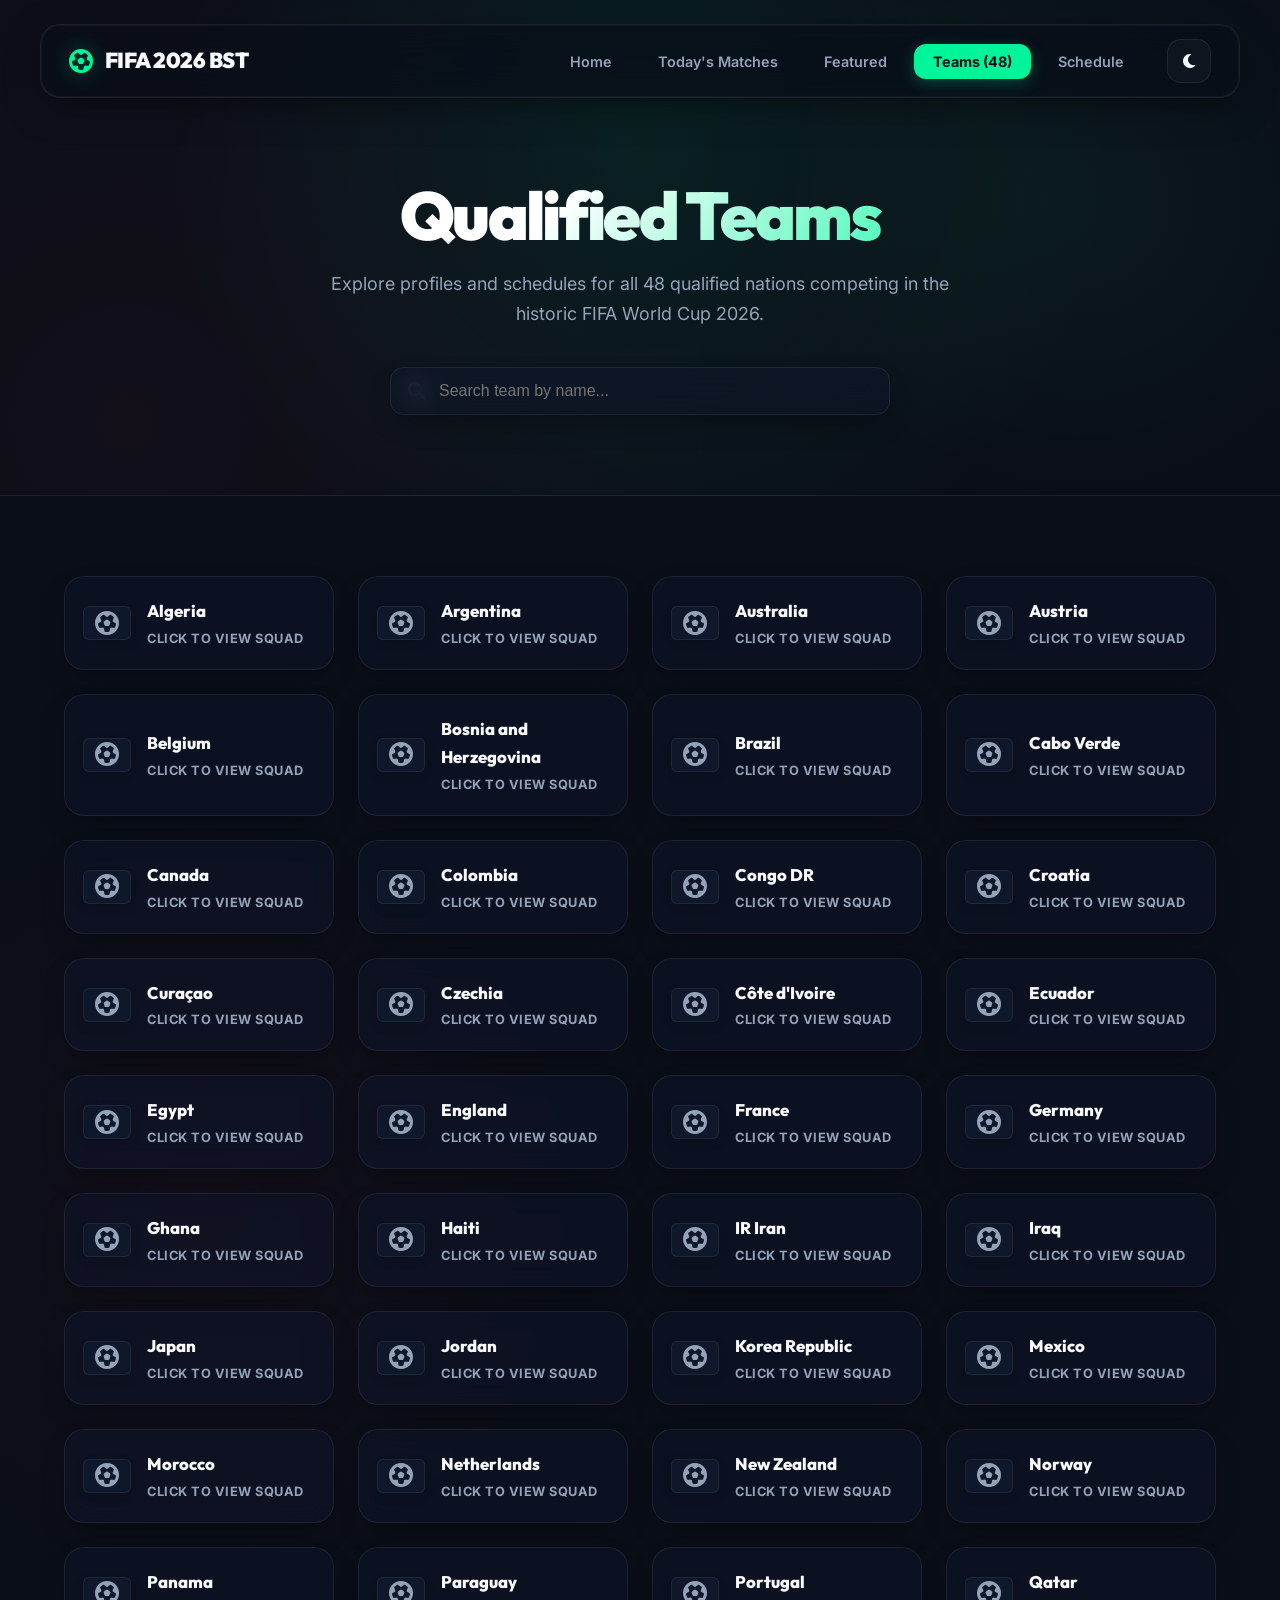
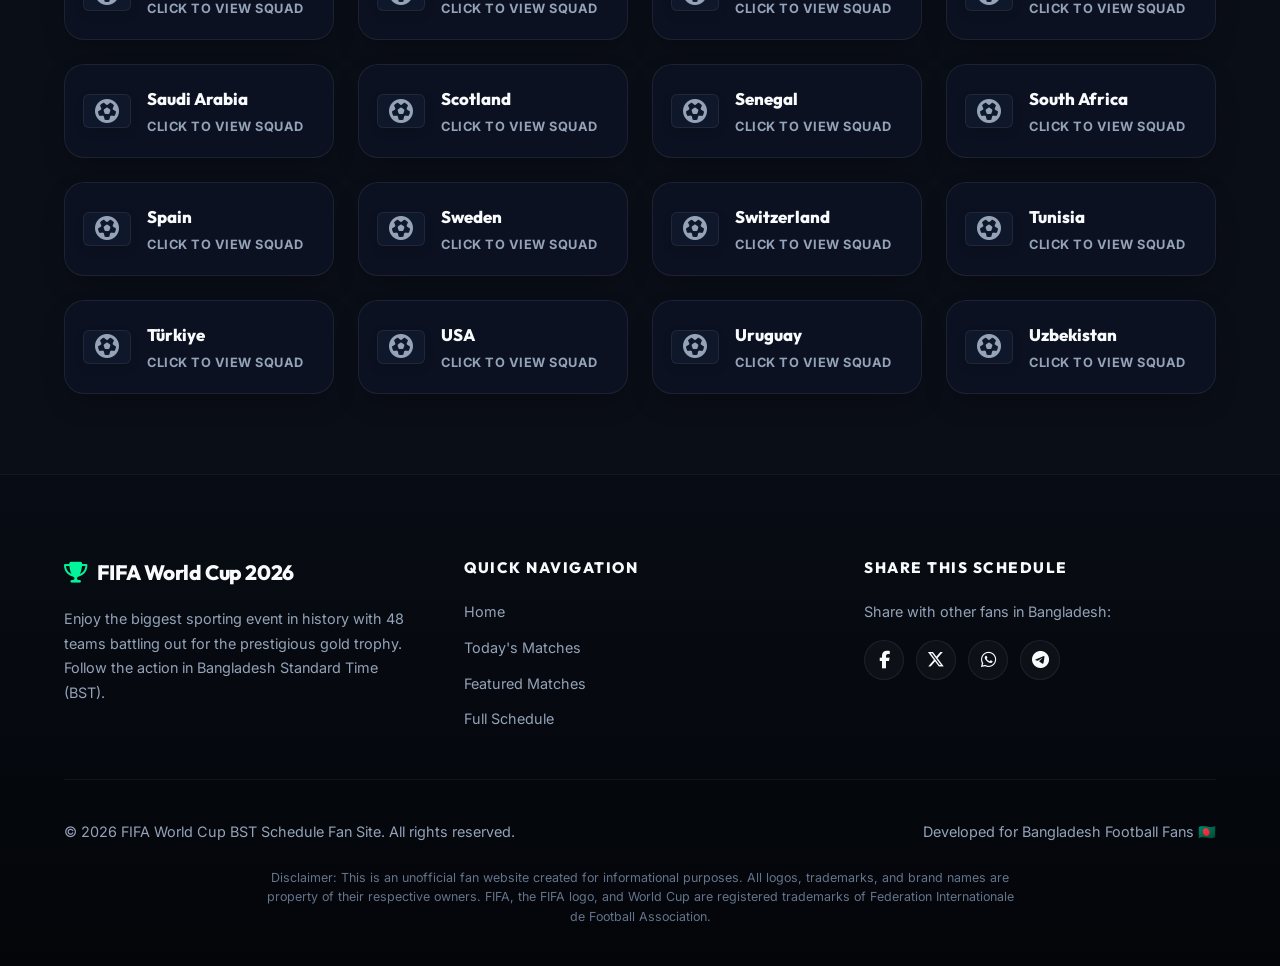
==== commit ae7fae61: "desig css update" ====
--- a/teams.html
+++ b/teams.html
@@ -98,7 +98,7 @@
         </div>
         <div class="footer-col-social">
           <h4>Share this Schedule</h4>
-          <p style="margin-bottom:15px;">Share with other fans in Bangladesh:</p>
+          <p class="footer-social-title">Share with other fans in Bangladesh:</p>
           <div class="social-icons">
             <a href="#" class="social-btn" aria-label="Facebook"><i class="fa-brands fa-facebook-f"></i></a>
             <a href="#" class="social-btn" aria-label="Twitter"><i class="fa-brands fa-x-twitter"></i></a>
@@ -886,8 +886,8 @@
 
       if (filtered.length === 0) {
         body.innerHTML = `
-          <div style="text-align:center; padding: 40px 10px; color: var(--text-secondary);">
-            <i class="fa-solid fa-magnifying-glass-minus" style="font-size:2rem; margin-bottom:12px;"></i>
+          <div class="modal-no-results">
+            <i class="fa-solid fa-magnifying-glass-minus"></i>
             <p>No players match your search filter.</p>
           </div>
         `;
--- a/style.css
+++ b/style.css
@@ -1,2973 +1,2762 @@
 /* ==========================================================================
-   FIFA WORLD CUP 2026 - COMBINED GLOBAL STYLESHEET
+   FIFA WORLD CUP 2026 - PREMIUM COMBINED STYLESHEET
    ========================================================================== */
 
-/* CSS Variable Definitions for Themes */
-    :root {
-      /* Dark Theme (Default) */
-      --bg-primary: #060913;
-      --bg-secondary: rgba(16, 22, 38, 0.55);
-      --bg-tertiary: #0b0f19;
-      --border-color: rgba(255, 255, 255, 0.06);
-      --border-hover: rgba(0, 245, 155, 0.3);
-      --text-primary: #f3f4f6;
-      --text-secondary: #9eaabf;
-      
-      --primary-color: #00f59b; /* Neon Emerald Mint */
-      --primary-hover: #12ffab;
-      --secondary-color: #ffd23f; /* Chrome Gold */
-      --accent-color: #ff2a5f; /* Neon Crimson */
-      
-      --card-bg: rgba(16, 22, 38, 0.55);
-      --header-bg: rgba(6, 9, 19, 0.75);
-      
-      --glass-shadow: 0 8px 32px 0 rgba(0, 0, 0, 0.4);
-      --card-shadow: 0 8px 24px 0 rgba(0, 0, 0, 0.25);
-      
-      /* Stage Badge Colors */
-      --badge-group: #2563eb;
-      --badge-r32: #7c3aed;
-      --badge-r16: #ea580c;
-      --badge-qf: #db2777;
-      --badge-sf: #dc2626;
-      --badge-third: #059669;
-      --badge-final: #ffd23f;
-    }
-
-    [data-theme="light"] {
-      /* Light Theme */
-      --bg-primary: #f5f7fa;
-      --bg-secondary: rgba(255, 255, 255, 0.75);
-      --bg-tertiary: #eef1f6;
-      --border-color: rgba(0, 0, 0, 0.08);
-      --border-hover: rgba(0, 168, 107, 0.4);
-      --text-primary: #0f172a;
-      --text-secondary: #5e6b7e;
-      
-      --primary-color: #00a86b; /* Classic Emerald */
-      --primary-hover: #00875a;
-      --secondary-color: #d97706; /* Amber Gold */
-      --accent-color: #e11d48; /* Crimson */
-      
-      --card-bg: rgba(255, 255, 255, 0.75);
-      --header-bg: rgba(245, 247, 250, 0.85);
-      
-      --glass-shadow: 0 8px 32px 0 rgba(31, 38, 135, 0.05);
-      --card-shadow: 0 8px 24px 0 rgba(0, 0, 0, 0.04);
-    }
-
-    /* Core Styles */
-    * {
-      box-sizing: border-box;
-      margin: 0;
-      padding: 0;
-      transition: background-color 0.3s ease, color 0.3s ease, border-color 0.3s ease;
-    }
-
-    html, body {
-      overflow-x: hidden;
-      width: 100%;
-    }
-
-    html {
-      scroll-behavior: smooth;
-    }
-
-    body {
-      font-family: 'Inter', sans-serif;
-      background-color: var(--bg-primary);
-      color: var(--text-primary);
-      line-height: 1.6;
-      position: relative;
-    }
-
-    /* Beautiful Ambient Mesh Blob Backgrounds in Dark Theme */
-    body::before {
-      content: '';
-      position: absolute;
-      width: 600px;
-      height: 600px;
-      background: radial-gradient(circle, rgba(0, 245, 155, 0.06) 0%, rgba(0, 0, 0, 0) 70%);
-      top: -100px;
-      right: -100px;
-      pointer-events: none;
-      z-index: -1;
-    }
-
-    body::after {
-      content: '';
-      position: absolute;
-      width: 800px;
-      height: 800px;
-      background: radial-gradient(circle, rgba(255, 42, 95, 0.04) 0%, rgba(0, 0, 0, 0) 70%);
-      top: 800px;
-      left: -200px;
-      pointer-events: none;
-      z-index: -1;
-    }
-
-    h1, h2, h3, h4, .font-title {
-      font-family: 'Outfit', sans-serif;
-      font-weight: 700;
-    }
-
-    a {
-      text-decoration: none;
-      color: inherit;
-    }
-
-    .container {
-      max-width: 1200px;
-      margin: 0 auto;
-      padding: 0 20px;
-      position: relative;
-      z-index: 2;
-    }
-
-    /* Custom Scrollbar */
-    ::-webkit-scrollbar {
-      width: 8px;
-      height: 8px;
-    }
-    ::-webkit-scrollbar-track {
-      background: var(--bg-primary);
-    }
-    ::-webkit-scrollbar-thumb {
-      background: var(--border-color);
-      border-radius: 4px;
-    }
-    ::-webkit-scrollbar-thumb:hover {
-      background: var(--primary-color);
-    }
-
-    /* Floating Navigation Header */
-    header {
-      position: fixed;
-      top: 20px;
-      left: 50%;
-      transform: translateX(-50%);
-      width: calc(100% - 40px);
-      max-width: 1200px;
-      z-index: 1000;
-      background-color: var(--header-bg);
-      backdrop-filter: blur(16px);
-      -webkit-backdrop-filter: blur(16px);
-      border: 1px solid var(--border-color);
-      border-radius: 16px;
-      box-shadow: var(--glass-shadow);
-      transition: all 0.3s cubic-bezier(0.16, 1, 0.3, 1);
-    }
-
-    .nav-container {
-      display: flex;
-      justify-content: space-between;
-      align-items: center;
-      height: 70px;
-      padding: 0 24px;
-    }
-
-    .logo {
-      display: flex;
-      align-items: center;
-      gap: 12px;
-      font-size: 1.4rem;
-      font-weight: 900;
-      color: var(--text-primary);
-      letter-spacing: -0.5px;
-      text-transform: uppercase;
-    }
-
-    .logo i {
-      color: var(--primary-color);
-      font-size: 1.6rem;
-      filter: drop-shadow(0 0 8px rgba(0, 245, 155, 0.5));
-      animation: spinBall 15s linear infinite;
-    }
-
-    @keyframes spinBall {
-      from { transform: rotate(0deg); }
-      to { transform: rotate(360deg); }
-    }
-
-    nav {
-      display: flex;
-      align-items: center;
-      gap: 24px;
-    }
-
-    .nav-links {
-      display: flex;
-      list-style: none;
-      gap: 12px;
-    }
-
-    .nav-links a {
-      font-size: 0.9rem;
-      font-weight: 600;
-      color: var(--text-secondary);
-      padding: 8px 16px;
-      border-radius: 10px;
-      transition: all 0.25s cubic-bezier(0.16, 1, 0.3, 1);
-      border: 1px solid transparent;
-    }
-
-    .nav-links a:hover {
-      color: var(--text-primary);
-      background-color: rgba(0, 245, 155, 0.05);
-      border-color: rgba(0, 245, 155, 0.15);
-    }
-
-    .nav-links a.active {
-      color: var(--bg-primary);
-      background-color: var(--primary-color);
-      box-shadow: 0 0 15px rgba(0, 245, 155, 0.3);
-    }
-
-    /* Theme Toggle Switch */
-    .theme-toggle-btn {
-      background: rgba(255, 255, 255, 0.03);
-      border: 1px solid var(--border-color);
-      color: var(--text-primary);
-      cursor: pointer;
-      font-size: 1rem;
-      padding: 10px;
-      width: 42px;
-      height: 42px;
-      border-radius: 12px;
-      display: flex;
-      align-items: center;
-      justify-content: center;
-      transition: all 0.2s ease;
-    }
-
-    .theme-toggle-btn:hover {
-      border-color: var(--primary-color);
-      color: var(--primary-color);
-      background-color: rgba(0, 245, 155, 0.05);
-      box-shadow: 0 0 10px rgba(0, 245, 155, 0.1);
-    }
-
-    /* Mobile Menu Toggle Button */
-    .menu-toggle {
-      display: none;
-      background: none;
-      border: none;
-      color: var(--text-primary);
-      font-size: 1.5rem;
-      cursor: pointer;
-    }
-
-    /* Hero Section */
-    .hero-section {
-      position: relative;
-      background: radial-gradient(circle at 50% 30%, rgba(0, 245, 155, 0.1) 0%, transparent 70%),
-                  radial-gradient(circle at 10% 80%, rgba(255, 42, 95, 0.04) 0%, transparent 60%);
-      padding: 170px 20px 80px 20px;
-      text-align: center;
-      border-bottom: 1px solid var(--border-color);
-    }
-
-    .hero-content {
-      max-width: 800px;
-      margin: 0 auto;
-    }
-
-    .badge-live {
-      display: inline-flex;
-      align-items: center;
-      gap: 8px;
-      background-color: var(--accent-color);
-      color: #fff;
-      padding: 8px 16px;
-      border-radius: 50px;
-      font-size: 0.85rem;
-      font-weight: 800;
-      text-transform: uppercase;
-      letter-spacing: 1.5px;
-      margin-bottom: 24px;
-      box-shadow: 0 0 20px rgba(255, 42, 95, 0.4);
-      animation: pulseLive 2s infinite;
-    }
-
-    @keyframes pulseLive {
-      0% { transform: scale(1); box-shadow: 0 0 0 0 rgba(255, 42, 95, 0.7); }
-      70% { transform: scale(1.04); box-shadow: 0 0 0 12px rgba(255, 42, 95, 0); }
-      100% { transform: scale(1); box-shadow: 0 0 0 0 rgba(255, 42, 95, 0); }
-    }
-
-    .hero-title {
-      font-size: 4rem;
-      line-height: 1.1;
-      margin-bottom: 15px;
-      letter-spacing: -1.5px;
-      background: linear-gradient(135deg, #ffffff 40%, var(--primary-color) 100%);
-      -webkit-background-clip: text;
-      -webkit-text-fill-color: transparent;
-      font-weight: 900;
-    }
-
-    [data-theme="light"] .hero-title {
-      background: linear-gradient(135deg, #090d16 40%, var(--primary-color) 100%);
-      -webkit-background-clip: text;
-      -webkit-text-fill-color: transparent;
-    }
-
-    .hero-subtitle {
-      font-size: 1.15rem;
-      color: var(--text-secondary);
-      max-width: 650px;
-      margin: 0 auto 35px auto;
-      line-height: 1.6;
-    }
-
-    .hero-subtitle-bst {
-      color: var(--secondary-color);
-      font-weight: 700;
-      margin-top: -15px;
-      margin-bottom: 24px;
-      font-size: 1.4rem;
-      letter-spacing: 0.5px;
-      text-align: center;
-    }
-
-    .hero-cta-wrap {
-      margin-top: 35px;
-    }
-
-    /* Countdown Timer Card */
-    .countdown-card {
-      display: inline-block;
-      margin-bottom: 48px;
-      animation: slideUp 0.8s cubic-bezier(0.16, 1, 0.3, 1);
-    }
-
-    .countdown-title {
-      font-size: 0.85rem;
-      text-transform: uppercase;
-      letter-spacing: 2px;
-      color: var(--text-secondary);
-      margin-bottom: 12px;
-      font-weight: 700;
-    }
-
-    .countdown-container {
-      display: flex;
-      gap: 16px;
-      padding: 20px 32px;
-      background: var(--card-bg);
-      border: 1px solid var(--border-color);
-      border-radius: 24px;
-      backdrop-filter: blur(20px);
-      -webkit-backdrop-filter: blur(20px);
-      box-shadow: var(--glass-shadow);
-    }
-
-    .countdown-item {
-      display: flex;
-      flex-direction: column;
-      align-items: center;
-      min-width: 75px;
-    }
-
-    .countdown-value {
-      font-family: 'Outfit', sans-serif;
-      font-size: 2.8rem;
-      font-weight: 800;
-      color: var(--secondary-color);
-      line-height: 1;
-      text-shadow: 0 0 15px rgba(255, 210, 63, 0.25);
-    }
-
-    .countdown-label {
-      font-size: 0.75rem;
-      text-transform: uppercase;
-      letter-spacing: 1px;
-      color: var(--text-secondary);
-      margin-top: 8px;
-      font-weight: 700;
-    }
-
-    .countdown-sep {
-      font-size: 2.2rem;
-      color: rgba(255,255,255,0.15);
-      align-self: center;
-      margin-top: -10px;
-      font-family: 'Outfit', sans-serif;
-    }
-
-    [data-theme="light"] .countdown-sep {
-      color: rgba(0,0,0,0.1);
-    }
-
-    /* Stats Grid */
-    .hero-stats {
-      display: grid;
-      grid-template-columns: repeat(4, 1fr);
-      gap: 20px;
-      max-width: 800px;
-      margin: 0 auto;
-    }
-
-    .stat-card {
-      background-color: var(--bg-secondary);
-      border: 1px solid var(--border-color);
-      border-radius: 20px;
-      padding: 20px 15px;
-      box-shadow: var(--card-shadow);
-      backdrop-filter: blur(12px);
-      transition: all 0.3s cubic-bezier(0.16, 1, 0.3, 1);
-    }
-
-    .stat-card:hover {
-      transform: translateY(-4px);
-      border-color: var(--primary-color);
-      box-shadow: 0 12px 24px -8px rgba(0, 245, 155, 0.2), var(--card-shadow);
-    }
-
-    .stat-num {
-      font-size: 2rem;
-      font-weight: 900;
-      color: var(--primary-color);
-      font-family: 'Outfit', sans-serif;
-      line-height: 1.1;
-      margin-bottom: 4px;
-    }
-
-    .stat-lbl {
-      font-size: 0.8rem;
-      color: var(--text-secondary);
-      text-transform: uppercase;
-      letter-spacing: 1px;
-      font-weight: 700;
-    }
-
-    /* Section Global Headers */
-    .section-header {
-      display: flex;
-      justify-content: space-between;
-      align-items: flex-end;
-      margin-bottom: 35px;
-      border-bottom: 1.5px solid var(--border-color);
-      padding-bottom: 16px;
-    }
-
-    .section-title-wrap {
-      display: flex;
-      align-items: center;
-      gap: 16px;
-    }
-
-    .section-title-wrap i {
-      font-size: 2rem;
-      color: var(--primary-color);
-      filter: drop-shadow(0 0 8px rgba(0, 245, 155, 0.4));
-    }
-
-    .section-title {
-      font-size: 2rem;
-      letter-spacing: -0.5px;
-      font-weight: 800;
-    }
-
-    .section-desc {
-      color: var(--text-secondary);
-      font-size: 0.95rem;
-      margin-top: 4px;
-    }
-
-    /* Sections background tweaks */
-    .upcoming-section {
-      padding: 80px 0;
-    }
-
-    .today-section {
-      padding: 80px 0;
-      background-color: rgba(11, 15, 25, 0.3);
-    }
-
-    [data-theme="light"] .today-section {
-      background-color: rgba(255, 255, 255, 0.2);
-    }
-
-    .featured-section {
-      padding: 80px 0;
-    }
-
-    .schedule-section {
-      padding: 80px 0;
-      background-color: rgba(11, 15, 25, 0.3);
-    }
-
-    [data-theme="light"] .schedule-section {
-      background-color: rgba(255, 255, 255, 0.2);
-    }
-
-    .today-grid {
-      display: grid;
-      grid-template-columns: repeat(auto-fill, minmax(360px, 1fr));
-      gap: 24px;
-    }
-
-    /* Highlight Match Card Styles */
-    .highlight-match-card {
-      border-top: 3px solid var(--secondary-color) !important;
-      background: linear-gradient(180deg, rgba(255, 210, 63, 0.04) 0%, var(--bg-secondary) 40%) !important;
-    }
-
-    .highlight-score {
-      font-size: 1.6rem !important;
-    }
-
-    .winner-score {
-      color: var(--secondary-color) !important;
-      text-shadow: 0 0 12px rgba(255, 210, 63, 0.5);
-      font-size: 1.8rem;
-    }
-
-    .highlight-winner {
-      color: var(--secondary-color) !important;
-      font-weight: 800 !important;
-    }
-
-    .match-status-pill.status-ft {
-      background: rgba(255, 210, 63, 0.15);
-      border: 1px solid rgba(255, 210, 63, 0.4);
-      color: var(--secondary-color);
-      font-weight: 800;
-      letter-spacing: 1px;
-    }
-
-
-    /* Featured Matches Grid */
-    .featured-grid {
-      display: grid;
-      grid-template-columns: repeat(3, 1fr);
-      gap: 24px;
-    }
-
-    .card-featured-final {
-      grid-column: span 1;
-      border: 2px solid var(--secondary-color) !important;
-      background: linear-gradient(180deg, var(--bg-secondary) 0%, rgba(255, 210, 63, 0.05) 100%) !important;
-      box-shadow: 0 10px 30px rgba(255, 210, 63, 0.15) !important;
-    }
-
-    .featured-banner-tag {
-      position: absolute;
-      top: -14px;
-      left: 24px;
-      background: var(--secondary-color);
-      color: #060913;
-      font-size: 0.7rem;
-      font-weight: 900;
-      text-transform: uppercase;
-      padding: 4px 14px;
-      border-radius: 6px;
-      letter-spacing: 1px;
-      box-shadow: 0 4px 10px rgba(255, 210, 63, 0.3);
-      display: flex;
-      align-items: center;
-      gap: 6px;
-    }
-
-    /* ====================================================
-       LIVE UPDATE SYSTEM STYLES (Floating Pill Layout)
-    ==================================================== */
-    .live-update-bar {
-      position: fixed;
-      bottom: 24px;
-      left: 50%;
-      transform: translateX(-50%) translateY(150%);
-      width: calc(100% - 40px);
-      max-width: 800px;
-      z-index: 1001;
-      background: rgba(11, 15, 25, 0.85);
-      backdrop-filter: blur(20px);
-      -webkit-backdrop-filter: blur(20px);
-      border: 1px solid var(--border-color);
-      border-radius: 40px;
-      padding: 14px 28px;
-      display: flex;
-      align-items: center;
-      justify-content: space-between;
-      gap: 20px;
-      font-size: 0.85rem;
-      box-shadow: 0 12px 40px rgba(0, 0, 0, 0.5), 0 0 20px rgba(0, 245, 155, 0.05);
-      transition: transform 0.5s cubic-bezier(0.16, 1, 0.3, 1);
-    }
-
-    [data-theme="light"] .live-update-bar {
-      background: rgba(255, 255, 255, 0.9);
-      box-shadow: 0 12px 40px rgba(0, 0, 0, 0.08), 0 0 20px rgba(0, 168, 107, 0.03);
-    }
-
-    .live-update-bar.visible {
-      transform: translateX(-50%) translateY(0);
-    }
-
-    .live-update-left {
-      display: flex;
-      align-items: center;
-      gap: 14px;
-    }
-
-    .live-dot-indicator {
-      width: 10px;
-      height: 10px;
-      background: var(--primary-color);
-      border-radius: 50%;
-      animation: liveDotPulse 2s ease-in-out infinite;
-      flex-shrink: 0;
-      box-shadow: 0 0 10px var(--primary-color);
-    }
-
-    .live-dot-indicator.fetching {
-      background: var(--secondary-color);
-      animation: fetchingSpin 1s linear infinite;
-      box-shadow: 0 0 10px var(--secondary-color);
-    }
-
-    .live-dot-indicator.error {
-      background: var(--accent-color);
-      animation: none;
-      box-shadow: 0 0 10px var(--accent-color);
-    }
-
-    @keyframes liveDotPulse {
-      0%, 100% { opacity: 1; transform: scale(1); box-shadow: 0 0 0 0 rgba(0,245,155,0.7); }
-      50% { opacity: 0.8; transform: scale(1.2); box-shadow: 0 0 0 8px rgba(0,245,155,0); }
-    }
-
-    @keyframes fetchingSpin {
-      0% { transform: rotate(0deg) scale(1.1); opacity: 0.9; }
-      50% { transform: rotate(180deg) scale(0.9); opacity: 0.6; }
-      100% { transform: rotate(360deg) scale(1.1); opacity: 0.9; }
-    }
-
-    .live-update-text {
-      color: var(--text-primary);
-      font-weight: 600;
-    }
-
-    .live-update-time {
-      color: var(--text-secondary);
-      font-size: 0.78rem;
-    }
-
-    .live-update-right {
-      display: flex;
-      align-items: center;
-      gap: 16px;
-      flex-shrink: 0;
-    }
-
-    .live-next-update {
-      color: var(--text-secondary);
-      font-size: 0.78rem;
-      display: flex;
-      align-items: center;
-      gap: 8px;
-    }
-
-    .live-next-update-bar {
-      width: 70px;
-      height: 5px;
-      background: rgba(255,255,255,0.06);
-      border-radius: 10px;
-      overflow: hidden;
-    }
-
-    [data-theme="light"] .live-next-update-bar {
-      background: rgba(0,0,0,0.06);
-    }
-
-    .live-next-update-fill {
-      height: 100%;
-      background: var(--primary-color);
-      border-radius: 10px;
-      width: 100%;
-      transition: width linear;
-    }
-
-    .btn-refresh-now {
-      background: rgba(0, 245, 155, 0.08);
-      border: 1px solid rgba(0, 245, 155, 0.2);
-      color: var(--primary-color);
-      font-size: 0.8rem;
-      font-weight: 700;
-      padding: 6px 14px;
-      border-radius: 20px;
-      cursor: pointer;
-      transition: all 0.2s ease;
-      display: flex;
-      align-items: center;
-      gap: 8px;
-      white-space: nowrap;
-    }
-
-    .btn-refresh-now:hover {
-      background: var(--primary-color);
-      color: var(--bg-primary);
-      border-color: var(--primary-color);
-      box-shadow: 0 0 15px rgba(0, 245, 155, 0.3);
-    }
-
-    @keyframes scoreFlash {
-      0% { background: rgba(0, 245, 155, 0.3); transform: scale(1.1); }
-      50% { background: rgba(0, 245, 155, 0.1); transform: scale(1.03); }
-      100% { background: transparent; transform: scale(1); }
-    }
-
-    @keyframes liveScoreGlow {
-      0%, 100% { color: var(--accent-color); text-shadow: 0 0 8px rgba(255, 42, 95, 0.5); }
-      50% { color: #ff5e87; text-shadow: 0 0 18px rgba(255, 42, 95, 0.85); }
-    }
-
-    .score-updated {
-      animation: scoreFlash 1.5s cubic-bezier(0.16, 1, 0.3, 1) forwards;
-      border-radius: 10px;
-    }
-
-    /* Live match row highlight in table */
-    tr.match-row-live {
-      background: linear-gradient(90deg, rgba(255, 42, 95, 0.04) 0%, transparent 100%) !important;
-    }
-
-    tr.match-row-live td:first-child {
-      border-left: 3px solid var(--accent-color);
-    }
-
-    /* Live score text */
-    .live-score-num {
-      animation: liveScoreGlow 1.5s ease-in-out infinite;
-      font-weight: 900;
-    }
-
-    /* Live match card border pulse */
-    .match-card.match-is-live {
-      border-color: var(--accent-color) !important;
-      box-shadow: 0 0 0 3px rgba(255, 42, 95, 0.1), var(--card-shadow);
-      animation: liveCardPulse 2s ease-in-out infinite;
-    }
-
-    @keyframes liveCardPulse {
-      0%, 100% { box-shadow: 0 0 0 3px rgba(255, 42, 95, 0.1), var(--card-shadow); }
-      50% { box-shadow: 0 0 0 6px rgba(255, 42, 95, 0.05), var(--card-shadow); }
-    }
-
-    /* ====================================================
-       LIVE NOW SECTION STYLES
-    ==================================================== */
-    .live-now-section {
-      padding: 60px 0 20px 0;
-      display: none; /* hidden by default, shown via JS when a match is live */
-    }
-
-    .live-now-section.is-active {
-      display: block;
-    }
-
-    .live-section-header {
-      display: flex;
-      align-items: center;
-      gap: 18px;
-      margin-bottom: 32px;
-    }
-
-    .live-now-badge {
-      display: inline-flex;
-      align-items: center;
-      gap: 8px;
-      background: linear-gradient(135deg, #ff2a5f, #ff0040);
-      color: #fff;
-      padding: 8px 18px;
-      border-radius: 50px;
-      font-size: 0.85rem;
-      font-weight: 900;
-      text-transform: uppercase;
-      letter-spacing: 2px;
-      box-shadow: 0 0 24px rgba(255, 42, 95, 0.5);
-      animation: liveNowPulse 1.8s ease-in-out infinite;
-    }
-
-    .live-now-badge .live-dot {
-      width: 8px;
-      height: 8px;
-      border-radius: 50%;
-      background: #fff;
-      animation: liveDotBlink 1s step-start infinite;
-    }
-
-    @keyframes liveDotBlink {
-      0%, 100% { opacity: 1; }
-      50% { opacity: 0; }
-    }
-
-    @keyframes liveNowPulse {
-      0%, 100% { box-shadow: 0 0 0 0 rgba(255, 42, 95, 0.7), 0 0 24px rgba(255, 42, 95, 0.5); }
-      70% { box-shadow: 0 0 0 14px rgba(255, 42, 95, 0), 0 0 24px rgba(255, 42, 95, 0.5); }
-    }
-
-    .live-now-title {
-      font-family: 'Outfit', sans-serif;
-      font-size: 2rem;
-      font-weight: 800;
-    }
-
-    .live-now-elapsed {
-      color: var(--accent-color);
-      font-size: 0.85rem;
-      font-weight: 700;
-      letter-spacing: 0.5px;
-    }
-
-    /* Live Match Card */
-    .live-match-card {
-      background: linear-gradient(135deg, rgba(255, 42, 95, 0.05) 0%, var(--bg-secondary) 60%);
-      border: 2px solid rgba(255, 42, 95, 0.4);
-      border-radius: 24px;
-      padding: 28px 32px;
-      box-shadow: 0 0 40px rgba(255, 42, 95, 0.12), var(--card-shadow);
-      animation: liveCardGlow 2.5s ease-in-out infinite;
-      position: relative;
-      overflow: hidden;
-    }
-
-    .live-match-card::before {
-      content: '';
-      position: absolute;
-      top: 0;
-      left: 0;
-      right: 0;
-      height: 2px;
-      background: linear-gradient(90deg, transparent, rgba(255, 42, 95, 0.8), transparent);
-      animation: scanLine 2s linear infinite;
-    }
-
-    @keyframes scanLine {
-      0% { transform: translateX(-100%); }
-      100% { transform: translateX(100%); }
-    }
-
-    @keyframes liveCardGlow {
-      0%, 100% { box-shadow: 0 0 40px rgba(255, 42, 95, 0.12), var(--card-shadow); }
-      50% { box-shadow: 0 0 60px rgba(255, 42, 95, 0.22), var(--card-shadow); }
-    }
-
-    .live-match-inner {
-      display: flex;
-      align-items: center;
-      justify-content: space-between;
-      gap: 20px;
-      flex-wrap: wrap;
-    }
-
-    .live-team-block {
-      display: flex;
-      flex-direction: column;
-      align-items: center;
-      gap: 12px;
-      flex: 1;
-      min-width: 120px;
-    }
-
-    .live-team-flag {
-      width: 72px;
-      height: 52px;
-      border-radius: 10px;
-      overflow: hidden;
-      border: 2px solid var(--border-color);
-      display: flex;
-      align-items: center;
-      justify-content: center;
-      font-size: 2.5rem;
-      box-shadow: 0 4px 12px rgba(0,0,0,0.2);
-    }
-
-    .live-team-flag img {
-      width: 100%;
-      height: 100%;
-      object-fit: cover;
-    }
-
-    .live-team-name {
-      font-family: 'Outfit', sans-serif;
-      font-size: 1.15rem;
-      font-weight: 800;
-      text-align: center;
-    }
-
-    .live-score-block {
-      display: flex;
-      flex-direction: column;
-      align-items: center;
-      gap: 6px;
-      flex-shrink: 0;
-      min-width: 120px;
-    }
-
-    .live-score-display {
-      display: flex;
-      align-items: center;
-      gap: 12px;
-      font-family: 'Outfit', sans-serif;
-      font-size: 3rem;
-      font-weight: 900;
-      color: var(--accent-color);
-      text-shadow: 0 0 20px rgba(255, 42, 95, 0.5);
-      animation: liveScoreGlow 1.5s ease-in-out infinite;
-    }
-
-    .live-score-sep {
-      color: var(--text-secondary);
-      font-size: 2rem;
-    }
-
-    .live-elapsed-badge {
-      background: rgba(255, 42, 95, 0.12);
-      border: 1px solid rgba(255, 42, 95, 0.25);
-      color: var(--accent-color);
-      padding: 4px 12px;
-      border-radius: 20px;
-      font-size: 0.82rem;
-      font-weight: 800;
-      letter-spacing: 0.5px;
-      font-family: 'Outfit', sans-serif;
-    }
-
-    .live-match-meta {
-      display: flex;
-      gap: 16px;
-      margin-top: 20px;
-      flex-wrap: wrap;
-      color: var(--text-secondary);
-      font-size: 0.85rem;
-      border-top: 1px solid var(--border-color);
-      padding-top: 16px;
-    }
-
-    .live-match-meta .detail-item {
-      display: flex;
-      align-items: center;
-      gap: 6px;
-    }
-
-    .live-match-meta i {
-      color: var(--accent-color);
-    }
-
-    /* Notification toast for score changes */
-    .score-toast-container {
-      position: fixed;
-      top: 100px;
-      right: 20px;
-      z-index: 2000;
-      display: flex;
-      flex-direction: column;
-      gap: 12px;
-      pointer-events: none;
-    }
-
-    .score-toast {
-      background: rgba(16, 22, 38, 0.85);
-      backdrop-filter: blur(12px);
-      -webkit-backdrop-filter: blur(12px);
-      border: 1px solid var(--border-color);
-      border-left: 4px solid var(--primary-color);
-      border-radius: 14px;
-      padding: 16px 20px;
-      box-shadow: 0 10px 30px rgba(0,0,0,0.3);
-      display: flex;
-      align-items: center;
-      gap: 16px;
-      min-width: 300px;
-      max-width: 360px;
-      animation: toastSlideIn 0.4s cubic-bezier(0.16, 1, 0.3, 1) forwards;
-      pointer-events: all;
-    }
-
-    .score-toast.goal-toast {
-      border-left-color: var(--accent-color);
-      box-shadow: 0 10px 30px rgba(255, 42, 95, 0.15);
-    }
-
-    @keyframes toastSlideIn {
-      from { transform: translateX(120%); opacity: 0; }
-      to { transform: translateX(0); opacity: 1; }
-    }
-
-    @keyframes toastSlideOut {
-      from { transform: translateX(0); opacity: 1; }
-      to { transform: translateX(120%); opacity: 0; }
-    }
-
-    .toast-icon {
-      font-size: 1.6rem;
-      flex-shrink: 0;
-    }
-
-    .toast-content {
-      flex: 1;
-    }
-
-    .toast-title {
-      font-weight: 800;
-      font-size: 0.9rem;
-      color: var(--text-primary);
-      margin-bottom: 2px;
-      font-family: 'Outfit', sans-serif;
-    }
-
-    .toast-body {
-      font-size: 0.82rem;
-      color: var(--text-secondary);
-      font-weight: 500;
-    }
-
-    /* General Match Card Design */
-    .match-card {
-      background-color: var(--bg-secondary);
-      border: 1px solid var(--border-color);
-      border-radius: 20px;
-      padding: 24px;
-      box-shadow: var(--card-shadow);
-      backdrop-filter: blur(16px);
-      -webkit-backdrop-filter: blur(16px);
-      position: relative;
-      display: flex;
-      flex-direction: column;
-      gap: 16px;
-      transition: all 0.4s cubic-bezier(0.16, 1, 0.3, 1);
-    }
-
-    .match-card:hover {
-      transform: translateY(-6px);
-      border-color: var(--primary-color);
-      box-shadow: 0 16px 36px -12px rgba(0, 245, 155, 0.2), var(--card-shadow);
-    }
-
-    .match-meta {
-      display: flex;
-      justify-content: space-between;
-      align-items: center;
-    }
-
-    .match-num {
-      font-size: 0.8rem;
-      font-weight: 700;
-      color: var(--text-secondary);
-      background-color: rgba(255,255,255,0.03);
-      padding: 4px 10px;
-      border-radius: 8px;
-      border: 1px solid var(--border-color);
-    }
-
-    [data-theme="light"] .match-num {
-      background-color: rgba(0,0,0,0.03);
-    }
-
-    .match-stage-badge {
-      font-size: 0.72rem;
-      font-weight: 800;
-      color: #fff;
-      padding: 4px 12px;
-      border-radius: 50px;
-      text-transform: uppercase;
-      letter-spacing: 0.8px;
-    }
-
-    .stage-group { background-color: var(--badge-group); }
-    .stage-r32 { background-color: var(--badge-r32); }
-    .stage-r16 { background-color: var(--badge-r16); }
-    .stage-qf { background-color: var(--badge-qf); }
-    .stage-sf { background-color: var(--badge-sf); }
-    .stage-third { background-color: var(--badge-third); }
-    .stage-final { background-color: var(--badge-final); color: #000; box-shadow: 0 0 10px rgba(255, 210, 63, 0.4); }
-
-    .match-fixture {
-      display: flex;
-      align-items: center;
-      justify-content: space-between;
-      margin: 10px 0;
-      gap: 12px;
-    }
-
-    .match-team {
-      display: flex;
-      flex-direction: column;
-      align-items: center;
-      width: 40%;
-      text-align: center;
-      cursor: pointer;
-    }
-
-    .match-team:hover .team-name {
-      color: var(--primary-color);
-    }
-
-    .flag-wrap {
-      width: 56px;
-      height: 40px;
-      display: flex;
-      align-items: center;
-      justify-content: center;
-      background: var(--bg-tertiary);
-      border: 1px solid var(--border-color);
-      border-radius: 10px;
-      overflow: hidden;
-      margin-bottom: 10px;
-      box-shadow: 0 4px 10px rgba(0,0,0,0.2);
-      transition: transform 0.3s cubic-bezier(0.16, 1, 0.3, 1), border-color 0.3s;
-    }
-
-    .match-team:hover .flag-wrap {
-      transform: scale(1.1);
-      border-color: var(--primary-color);
-    }
-
-    .team-flag {
-      max-width: 100%;
-      max-height: 100%;
-      object-fit: cover;
-    }
-
-    .flag-placeholder {
-      font-size: 1.6rem;
-      color: var(--text-secondary);
-    }
-
-    .team-name {
-      font-size: 1rem;
-      font-weight: 700;
-      word-break: break-word;
-      transition: color 0.2s ease;
-      font-family: 'Outfit', sans-serif;
-    }
-
-    .match-score-center {
-      display: flex;
-      flex-direction: column;
-      align-items: center;
-      justify-content: center;
-      width: 20%;
-    }
-
-    .score-display {
-      font-family: 'Outfit', sans-serif;
-      font-size: 2rem;
-      font-weight: 900;
-      letter-spacing: 2px;
-      display: flex;
-      align-items: center;
-      gap: 6px;
-    }
-
-    .score-hyphen {
-      color: var(--text-secondary);
-      font-size: 1.4rem;
-    }
-
-    .score-tbd {
-      font-size: 0.85rem;
-      font-weight: 800;
-      color: var(--text-secondary);
-      background: var(--bg-tertiary);
-      padding: 6px 14px;
-      border-radius: 8px;
-      border: 1px solid var(--border-color);
-      letter-spacing: 1px;
-    }
-
-    .match-status-pill {
-      font-size: 0.72rem;
-      font-weight: 800;
-      text-transform: uppercase;
-      letter-spacing: 0.8px;
-      margin-top: 8px;
-      padding: 3px 10px;
-      border-radius: 6px;
-    }
-
-    .status-completed {
-      background-color: rgba(255, 255, 255, 0.04);
-      color: var(--text-secondary);
-      border: 1px solid var(--border-color);
-    }
-
-    [data-theme="light"] .status-completed {
-      background-color: rgba(0, 0, 0, 0.03);
-    }
-
-    .status-live {
-      background-color: rgba(255, 42, 95, 0.12);
-      color: var(--accent-color);
-      border: 1px solid rgba(255, 42, 95, 0.2);
-      animation: pulsePill 1.5s infinite;
-    }
-
-    @keyframes pulsePill {
-      0% { opacity: 0.7; }
-      50% { opacity: 1; }
-      100% { opacity: 0.7; }
-    }
-
-    .status-scheduled {
-      background-color: rgba(0, 245, 155, 0.08);
-      color: var(--primary-color);
-      border: 1px solid rgba(0, 245, 155, 0.15);
-    }
-
-    .match-details {
-      display: flex;
-      flex-direction: column;
-      gap: 8px;
-      border-top: 1px solid var(--border-color);
-      padding-top: 16px;
-      font-size: 0.85rem;
-      color: var(--text-secondary);
-    }
-
-    .detail-item {
-      display: flex;
-      align-items: center;
-      gap: 10px;
-    }
-
-    .detail-item i {
-      width: 16px;
-      color: var(--primary-color);
-      font-size: 0.9rem;
-    }
-
-    .time-bst {
-      font-weight: 800;
-      color: var(--secondary-color);
-    }
-
-    .no-matches {
-      grid-column: 1 / -1;
-      text-align: center;
-      padding: 50px 24px;
-      background-color: var(--bg-secondary);
-      border: 1px dashed var(--border-color);
-      border-radius: 20px;
-      color: var(--text-secondary);
-      backdrop-filter: blur(12px);
-    }
-
-    .no-matches i {
-      font-size: 3.5rem;
-      color: var(--border-color);
-      margin-bottom: 16px;
-    }
-
-    .no-matches p {
-      margin-bottom: 24px;
-      font-size: 1.05rem;
-      font-weight: 500;
-    }
-
-    .btn-action {
-      background: var(--primary-color);
-      color: var(--bg-primary);
-      font-weight: 700;
-      border: none;
-      padding: 12px 24px;
-      border-radius: 12px;
-      cursor: pointer;
-      font-size: 0.9rem;
-      display: inline-flex;
-      align-items: center;
-      gap: 10px;
-      box-shadow: 0 4px 15px rgba(0, 245, 155, 0.2);
-      transition: all 0.2s cubic-bezier(0.16, 1, 0.3, 1);
-    }
-
-    .btn-action:hover {
-      background-color: var(--primary-hover);
-      transform: translateY(-2px);
-      box-shadow: 0 6px 20px rgba(0, 245, 155, 0.35);
-    }
-
-    /* Filters Bar */
-    .filter-wrapper {
-      background-color: var(--bg-secondary);
-      border: 1px solid var(--border-color);
-      border-radius: 24px;
-      padding: 24px;
-      margin-bottom: 35px;
-      box-shadow: var(--card-shadow);
-      backdrop-filter: blur(16px);
-      -webkit-backdrop-filter: blur(16px);
-      display: flex;
-      flex-direction: column;
-      gap: 20px;
-    }
-
-    .filter-row-top {
-      display: flex;
-      gap: 16px;
-      flex-wrap: wrap;
-    }
-
-    .search-box {
-      flex: 1;
-      min-width: 280px;
-      position: relative;
-    }
-
-    .search-box i {
-      position: absolute;
-      left: 16px;
-      top: 50%;
-      transform: translateY(-50%);
-      color: var(--text-secondary);
-      font-size: 1rem;
-    }
-
-    .search-box input {
-      width: 100%;
-      background-color: var(--bg-primary);
-      border: 1px solid var(--border-color);
-      border-radius: 12px;
-      padding: 14px 16px 14px 46px;
-      color: var(--text-primary);
-      font-size: 0.95rem;
-      outline: none;
-      transition: all 0.25s ease;
-    }
-
-    .search-box input:focus {
-      border-color: var(--primary-color);
-      box-shadow: 0 0 0 3px rgba(0, 245, 155, 0.15);
-    }
-
-    .filter-select-wrap {
-      display: flex;
-      gap: 12px;
-      flex-wrap: wrap;
-    }
-
-    .filter-select {
-      background-color: var(--bg-primary);
-      border: 1px solid var(--border-color);
-      color: var(--text-primary);
-      border-radius: 12px;
-      padding: 14px 18px;
-      font-size: 0.95rem;
-      cursor: pointer;
-      outline: none;
-      min-width: 170px;
-      transition: all 0.25s ease;
-    }
-
-    .filter-select:focus {
-      border-color: var(--primary-color);
-      box-shadow: 0 0 0 3px rgba(0, 245, 155, 0.15);
-    }
-
-    .filter-row-bottom {
-      display: flex;
-      justify-content: space-between;
-      align-items: center;
-      flex-wrap: wrap;
-      gap: 20px;
-      border-top: 1px solid var(--border-color);
-      padding-top: 20px;
-    }
-
-    .quick-tags {
-      display: flex;
-      align-items: center;
-      gap: 10px;
-      flex-wrap: wrap;
-    }
-
-    .quick-tags-title {
-      font-size: 0.8rem;
-      font-weight: 700;
-      color: var(--text-secondary);
-      text-transform: uppercase;
-      letter-spacing: 1px;
-    }
-
-    .tag-btn {
-      background-color: var(--bg-primary);
-      border: 1px solid var(--border-color);
-      color: var(--text-secondary);
-      border-radius: 8px;
-      padding: 6px 14px;
-      font-size: 0.8rem;
-      font-weight: 600;
-      cursor: pointer;
-      display: flex;
-      align-items: center;
-      gap: 8px;
-      transition: all 0.25s cubic-bezier(0.16, 1, 0.3, 1);
-    }
-
-    .tag-btn:hover, .tag-btn.active {
-      color: var(--text-primary);
-      border-color: var(--primary-color);
-      background-color: rgba(0, 245, 155, 0.08);
-      box-shadow: 0 0 10px rgba(0, 245, 155, 0.1);
-    }
-
-    .view-toggles {
-      display: flex;
-      gap: 6px;
-      border: 1px solid var(--border-color);
-      padding: 4px;
-      border-radius: 12px;
-      background-color: var(--bg-primary);
-    }
-
-    .toggle-btn {
-      background: none;
-      border: none;
-      color: var(--text-secondary);
-      cursor: pointer;
-      padding: 8px 16px;
-      border-radius: 8px;
-      font-size: 0.85rem;
-      font-weight: 600;
-      display: flex;
-      align-items: center;
-      gap: 8px;
-      transition: all 0.2s cubic-bezier(0.16, 1, 0.3, 1);
-    }
-
-    .toggle-btn.active {
-      background-color: var(--bg-secondary);
-      color: var(--primary-color);
-      box-shadow: var(--card-shadow);
-    }
-
-    /* Schedule Rendering Areas */
-    .schedule-results-info {
-      font-size: 0.9rem;
-      color: var(--text-secondary);
-      margin-bottom: 20px;
-      display: flex;
-      justify-content: space-between;
-      font-weight: 500;
-    }
-
-    .clear-filters-link {
-      color: var(--primary-color);
-      cursor: pointer;
-      font-weight: 700;
-      text-decoration: underline;
-      text-underline-offset: 4px;
-    }
-
-    .clear-filters-link:hover {
-      color: var(--primary-hover);
-    }
-
-    /* Grid layout of match cards */
-    .matches-cards-container {
-      display: grid;
-      grid-template-columns: repeat(auto-fill, minmax(360px, 1fr));
-      gap: 24px;
-    }
-
-    /* Table Layout Styles */
-    .matches-table-wrapper {
-      background-color: var(--bg-secondary);
-      border: 1px solid var(--border-color);
-      border-radius: 24px;
-      overflow-x: auto;
-      box-shadow: var(--card-shadow);
-      margin-top: 10px;
-      backdrop-filter: blur(16px);
-      -webkit-backdrop-filter: blur(16px);
-    }
-
-    .schedule-table {
-      width: 100%;
-      border-collapse: collapse;
-      text-align: left;
-      min-width: 900px;
-    }
-
-    .schedule-table th {
-      background-color: rgba(0, 0, 0, 0.15);
-      color: var(--text-primary);
-      font-weight: 700;
-      font-size: 0.85rem;
-      text-transform: uppercase;
-      letter-spacing: 0.8px;
-      padding: 18px 24px;
-      border-bottom: 1.5px solid var(--border-color);
-    }
-
-    [data-theme="light"] .schedule-table th {
-      background-color: rgba(0, 0, 0, 0.03);
-    }
-
-    .schedule-table td {
-      padding: 18px 24px;
-      border-bottom: 1px solid var(--border-color);
-      font-size: 0.95rem;
-      vertical-align: middle;
-    }
-
-    .schedule-table tbody tr {
-      transition: background-color 0.2s;
-    }
-
-    .schedule-table tbody tr:hover {
-      background-color: rgba(0, 245, 155, 0.02);
-    }
-
-    .table-match-stage {
-      display: inline-block;
-    }
-
-    .table-date-cell {
-      display: flex;
-      flex-direction: column;
-    }
-
-    .table-date-main {
-      font-weight: 700;
-    }
-
-    .table-date-sub {
-      font-size: 0.8rem;
-      color: var(--text-secondary);
-      font-weight: 500;
-    }
-
-    .table-fixture-cell {
-      display: flex;
-      align-items: center;
-      gap: 16px;
-      font-weight: 700;
-      justify-content: space-between;
-      max-width: 500px;
-    }
-
-    .table-team {
-      display: flex;
-      align-items: center;
-      gap: 12px;
-      width: 180px;
-      cursor: pointer;
-    }
-
-    .table-team:last-child {
-      justify-content: flex-end;
-    }
-
-    .table-team:hover .table-team-name {
-      color: var(--primary-color);
-    }
-
-    .table-team-name {
-      font-size: 0.95rem;
-      transition: color 0.15s ease;
-      font-family: 'Outfit', sans-serif;
-    }
-
-    .table-flag-wrap {
-      width: 38px;
-      height: 27px;
-      display: flex;
-      align-items: center;
-      justify-content: center;
-      background: var(--bg-tertiary);
-      border: 1px solid var(--border-color);
-      border-radius: 6px;
-      overflow: hidden;
-      box-shadow: 0 2px 5px rgba(0,0,0,0.15);
-      transition: transform 0.2s;
-    }
-
-    .table-team:hover .table-flag-wrap {
-      transform: scale(1.1);
-    }
-
-    .table-team-flag {
-      max-width: 100%;
-      max-height: 100%;
-      object-fit: cover;
-    }
-
-    .table-score-display {
-      display: flex;
-      align-items: center;
-      justify-content: center;
-      background: var(--bg-primary);
-      border: 1px solid var(--border-color);
-      border-radius: 8px;
-      font-family: 'Outfit', sans-serif;
-      font-size: 1.15rem;
-      font-weight: 800;
-      padding: 6px 14px;
-      min-width: 70px;
-      text-align: center;
-    }
-
-    .table-score-tbd {
-      font-size: 0.8rem;
-      color: var(--text-secondary);
-      font-weight: 700;
-      letter-spacing: 0.5px;
-    }
-
-    .table-time-cell {
-      display: flex;
-      flex-direction: column;
-    }
-
-    .table-time-bst {
-      font-weight: 800;
-      color: var(--secondary-color);
-    }
-
-    .table-venue-cell {
-      max-width: 220px;
-      white-space: nowrap;
-      overflow: hidden;
-      text-overflow: ellipsis;
-      font-size: 0.9rem;
-    }
-
-    /* Footer */
-    footer {
-      background-color: #03050a;
-      color: #7d8b9f;
-      padding: 80px 0 40px 0;
-      border-top: 1px solid var(--border-color);
-      font-size: 0.9rem;
-      position: relative;
-      z-index: 2;
-    }
-
-    .footer-top {
-      display: grid;
-      grid-template-columns: repeat(3, 1fr);
-      gap: 48px;
-      margin-bottom: 48px;
-    }
-
-    .footer-col-desc h3 {
-      color: #fff;
-      font-size: 1.3rem;
-      margin-bottom: 18px;
-      display: flex;
-      align-items: center;
-      gap: 10px;
-    }
-
-    .footer-col-desc h3 i {
-      color: var(--primary-color);
-    }
-
-    .footer-col-desc p {
-      line-height: 1.7;
-    }
-
-    .footer-col-links h4, .footer-col-social h4 {
-      color: #fff;
-      font-size: 0.95rem;
-      margin-bottom: 20px;
-      text-transform: uppercase;
-      letter-spacing: 1.5px;
-      font-weight: 800;
-    }
-
-    .footer-links {
-      list-style: none;
-      display: flex;
-      flex-direction: column;
-      gap: 12px;
-    }
-
-    .footer-links a {
-      transition: color 0.2s;
-    }
-
-    .footer-links a:hover {
-      color: var(--primary-color);
-    }
-
-    .social-icons {
-      display: flex;
-      gap: 12px;
-    }
-
-    .social-btn {
-      width: 40px;
-      height: 40px;
-      background-color: rgba(255,255,255,0.03);
-      border: 1px solid var(--border-color);
-      border-radius: 50%;
-      display: flex;
-      align-items: center;
-      justify-content: center;
-      font-size: 1.1rem;
-      color: #fff;
-      transition: all 0.3s cubic-bezier(0.16, 1, 0.3, 1);
-    }
-
-    .social-btn:hover {
-      background-color: var(--primary-color);
-      color: var(--bg-primary);
-      border-color: var(--primary-color);
-      transform: translateY(-4px) scale(1.05);
-      box-shadow: 0 8px 15px rgba(0, 245, 155, 0.2);
-    }
-
-    .footer-bottom {
-      border-top: 1px solid rgba(255,255,255,0.05);
-      padding-top: 40px;
-      text-align: center;
-      display: flex;
-      justify-content: space-between;
-      align-items: center;
-      flex-wrap: wrap;
-      gap: 20px;
-    }
-
-    .footer-disclaimer {
-      font-size: 0.78rem;
-      color: #4b5563;
-      max-width: 750px;
-      margin: 24px auto 0 auto;
-      line-height: 1.5;
-      text-align: center;
-    }
-
-    /* Pagination Styles */
-    .pagination-wrap {
-      display: flex;
-      justify-content: center;
-      align-items: center;
-      gap: 8px;
-      margin-top: 40px;
-      margin-bottom: 20px;
-      flex-wrap: wrap;
-    }
-
-    .page-btn {
-      background-color: var(--bg-secondary);
-      border: 1px solid var(--border-color);
-      color: var(--text-secondary);
-      padding: 10px 16px;
-      border-radius: 10px;
-      font-size: 0.9rem;
-      font-weight: 600;
-      cursor: pointer;
-      display: flex;
-      align-items: center;
-      justify-content: center;
-      gap: 6px;
-      transition: all 0.25s cubic-bezier(0.16, 1, 0.3, 1);
-      min-width: 42px;
-      height: 42px;
-    }
-
-    .page-btn:hover:not(:disabled) {
-      color: var(--text-primary);
-      border-color: var(--primary-color);
-      background-color: rgba(0, 245, 155, 0.05);
-      transform: translateY(-2px);
-    }
-
-    .page-btn.active {
-      color: var(--bg-primary);
-      background-color: var(--primary-color);
-      border-color: var(--primary-color);
-      box-shadow: 0 4px 15px rgba(0, 245, 155, 0.3);
-    }
-
-    .page-btn:disabled {
-      opacity: 0.4;
-      cursor: not-allowed;
-    }
-
-    .page-ellipsis {
-      color: var(--text-secondary);
-      font-weight: 600;
-      padding: 0 4px;
-    }
-
-    /* Keyframe Animations */
-    @keyframes slideUp {
-      from {
-        opacity: 0;
-        transform: translateY(30px);
-      }
-      to {
-        opacity: 1;
-        transform: translateY(0);
-      }
-    }
-
-    /* ================================================================
-       RESPONSIVE MEDIA QUERIES — FULL MOBILE OPTIMIZED DESIGN
-    ================================================================ */
-
-    /* Tablet (1024px) */
-    @media (max-width: 1024px) {
-      .hero-title { font-size: 3rem; }
-      .featured-grid { grid-template-columns: repeat(2, 1fr); }
-      .card-featured-final { grid-column: span 2; }
-      .hero-stats { grid-template-columns: repeat(2, 1fr); }
-    }
-
-    /* Mobile (768px) */
-    @media (max-width: 768px) {
-      /* ---- HEADER / NAV ---- */
-      header {
-        top: 0;
-        width: 100%;
-        left: 0;
-        transform: none;
-        border-radius: 0;
-        border-top: none;
-        border-left: none;
-        border-right: none;
-      }
-
-      .nav-container {
-        padding: 0 16px;
-        height: 60px;
-      }
-
-      .logo {
-        font-size: 1.1rem;
-        gap: 8px;
-      }
-      .logo i { font-size: 1.3rem; }
-
-      .menu-toggle {
-        display: flex;
-        align-items: center;
-        justify-content: center;
-        width: 40px;
-        height: 40px;
-        background: rgba(255,255,255,0.04);
-        border: 1px solid var(--border-color);
-        border-radius: 10px;
-      }
-
-      nav {
-        position: absolute;
-        top: 60px;
-        left: 0;
-        width: 100%;
-        background-color: var(--bg-tertiary);
-        border-bottom: 1px solid var(--border-color);
-        flex-direction: column;
-        padding: 20px 16px;
-        gap: 16px;
-        box-shadow: 0 20px 40px rgba(0,0,0,0.4);
-        display: none;
-        z-index: 999;
-        backdrop-filter: blur(20px);
-      }
-      nav.open { display: flex; }
-
-      .nav-links {
-        flex-direction: column;
-        width: 100%;
-        text-align: center;
-        gap: 8px;
-      }
-      .nav-links li { width: 100%; }
-      .nav-links a {
-        display: block;
-        width: 100%;
-        padding: 12px 16px;
-        border-radius: 12px;
-        font-size: 0.95rem;
-      }
-      .theme-toggle-btn {
-        width: 100%;
-        height: 46px;
-        border-radius: 12px;
-        font-size: 0.9rem;
-        gap: 8px;
-      }
-      .theme-toggle-btn::after { content: ' Toggle Theme'; }
-
-      /* ---- BACKGROUND MESH CLIPPING ---- */
-      body::before {
-        right: 0;
-        width: 300px;
-        height: 300px;
-      }
-      body::after {
-        left: 0;
-        width: 400px;
-        height: 400px;
-      }
-
-      /* ---- HERO SECTION ---- */
-      .hero-section {
-        padding: 80px 16px 40px 16px;
-        text-align: center;
-      }
-      .hero-title {
-        font-size: 2rem;
-        letter-spacing: -0.5px;
-        line-height: 1.15;
-      }
-      .hero-subtitle {
-        font-size: 0.95rem;
-        margin-bottom: 16px;
-      }
-      .hero-subtitle-bst {
-        font-size: 1.15rem;
-        margin-top: -10px;
-        margin-bottom: 16px;
-      }
-      .hero-cta-wrap {
-        margin-top: 20px;
-      }
-      .badge-live {
-        font-size: 0.75rem;
-        padding: 6px 12px;
-        letter-spacing: 1px;
-        margin-bottom: 18px;
-      }
-
-      /* ---- COUNTDOWN ---- */
-      .countdown-card {
-        margin-bottom: 24px;
-      }
-      .countdown-container {
-        padding: 14px 16px;
-        gap: 8px;
-        border-radius: 18px;
-        flex-wrap: wrap;
-        justify-content: center;
-      }
-      .countdown-item { min-width: 55px; }
-      .countdown-value {
-        font-size: 1.9rem;
-      }
-      .countdown-label { font-size: 0.65rem; }
-      .countdown-sep { font-size: 1.6rem; }
-
-      /* ---- STATS GRID ---- */
-      .hero-stats {
-        grid-template-columns: repeat(2, 1fr);
-        gap: 12px;
-      }
-      .stat-card { padding: 16px 12px; }
-      .stat-num { font-size: 1.6rem; }
-      .stat-lbl { font-size: 0.72rem; }
-
-      /* ---- SECTIONS ---- */
-      .upcoming-section,
-      .today-section,
-      .featured-section,
-      .schedule-section {
-        padding: 32px 0;
-      }
-
-      .section-header {
-        flex-direction: column;
-        align-items: flex-start;
-        gap: 16px;
-        margin-bottom: 24px;
-      }
-      .section-title { font-size: 1.5rem; }
-      .section-title-wrap i { font-size: 1.5rem; }
-      .section-desc { font-size: 0.85rem; }
-
-      /* ---- MATCH CARDS GRIDS ---- */
-      .today-grid,
-      .featured-grid,
-      .matches-cards-container {
-        grid-template-columns: 1fr;
-        gap: 16px;
-      }
-      .card-featured-final { grid-column: span 1; }
-
-      /* ---- UPCOMING MATCH CARD ---- */
-      .upcoming-inner {
-        flex-direction: column;
-        gap: 20px;
-        align-items: center;
-        text-align: center;
-      }
-      .upcoming-vs {
-        font-size: 2rem;
-      }
-
-      /* ---- LIVE NOW SECTION (Compact Horizontal) ---- */
-      .live-section-header {
-        flex-wrap: wrap;
-        gap: 10px;
-        margin-bottom: 20px;
-      }
-      .live-now-title { font-size: 1.4rem; }
-      .live-match-card { padding: 16px 12px; }
-      .live-match-inner {
-        flex-direction: row;
-        gap: 10px;
-        justify-content: space-between;
-        align-items: center;
-      }
-      .live-team-block { min-width: 80px; flex: 1; }
-      .live-team-flag { width: 46px; height: 32px; border-radius: 6px; }
-      .live-team-name { font-size: 0.85rem; }
-      .live-score-block { min-width: 80px; }
-      .live-score-display { font-size: 1.8rem; gap: 6px; }
-      .live-elapsed-badge { font-size: 0.72rem; padding: 2px 8px; }
-      .live-match-meta { margin-top: 12px; padding-top: 12px; gap: 10px; font-size: 0.75rem; }
-
-      /* ---- GENERIC MATCH CARDS ---- */
-      .match-card {
-        padding: 16px;
-        border-radius: 18px;
-      }
-      .match-fixture {
-        gap: 8px;
-      }
-      .flag-wrap {
-        width: 44px;
-        height: 30px;
-        border-radius: 6px;
-        margin-bottom: 6px;
-      }
-      .team-name { font-size: 0.82rem; }
-      .score-display { font-size: 1.4rem; }
-      .score-tbd { font-size: 0.75rem; padding: 4px 10px; }
-
-      /* ---- FILTERS / SCHEDULE ---- */
-      .filter-wrapper { padding: 14px 12px; gap: 12px; }
-      .filter-row-top { flex-direction: column; gap: 10px; }
-      .filter-select-wrap { flex-direction: column; width: 100%; gap: 10px; }
-      .filter-select { width: 100%; min-width: 0; padding: 12px 14px; font-size: 0.9rem; }
-      .search-box input { padding: 12px 14px 12px 42px; font-size: 0.9rem; }
-      .filter-row-bottom {
-        flex-direction: column;
-        align-items: flex-start;
-        gap: 12px;
-      }
-      .quick-tags { gap: 8px; }
-      .tag-btn { font-size: 0.75rem; padding: 5px 10px; }
-      .view-toggles { display: none; }
-
-      /* Table → Card on mobile */
-      .matches-table-wrapper { overflow-x: auto; -webkit-overflow-scrolling: touch; }
-      .schedule-table { min-width: 560px; font-size: 0.82rem; }
-      .schedule-table th,
-      .schedule-table td { padding: 10px 12px; }
-
-      /* ---- FEATURED BANNER TAG ---- */
-      .featured-banner-tag { font-size: 0.62rem; padding: 3px 10px; left: 14px; }
-
-      /* ---- FOOTER ---- */
-      footer { padding: 48px 0 32px 0; }
-      .footer-top {
-        grid-template-columns: 1fr;
-        gap: 28px;
-      }
-      .footer-bottom {
-        flex-direction: column;
-        text-align: center;
-        gap: 10px;
-      }
-
-      /* ---- LIVE UPDATE BAR ---- */
-      .live-update-bar {
-        border-radius: 20px;
-        padding: 10px 14px;
-        bottom: 10px;
-        width: calc(100% - 20px);
-        font-size: 0.76rem;
-        flex-wrap: wrap;
-        gap: 8px;
-      }
-      .live-update-right { gap: 8px; flex-shrink: 0; }
-      .live-next-update { display: none; }
-      .btn-refresh-now { padding: 5px 10px; font-size: 0.72rem; }
-    }
-
-    /* Extra Small (480px) */
-    @media (max-width: 480px) {
-      .hero-title { font-size: 1.6rem; }
-      .hero-section { padding: 75px 12px 30px 12px; }
-      .container { padding: 0 10px; }
-
-      .hero-stats { grid-template-columns: repeat(2, 1fr); gap: 8px; }
-      .stat-num { font-size: 1.3rem; }
-
-      .countdown-container { padding: 10px 12px; gap: 4px; }
-      .countdown-value { font-size: 1.4rem; }
-      .countdown-item { min-width: 42px; }
-      .countdown-sep { font-size: 1.2rem; }
-
-      .section-title { font-size: 1.25rem; }
-      .match-card { padding: 12px; }
-      .live-match-card { padding: 14px 10px; }
-      .live-team-name { font-size: 0.8rem; }
-      .live-score-display { font-size: 1.4rem; }
-      .team-name { font-size: 0.78rem; }
-
-      /* Score toast on very small screens */
-      .score-toast { max-width: calc(100vw - 20px); right: 10px; }
-    }
-
-    /* Highlighted Upcoming Countdown */
-    #upcoming-countdown-text {
-      display: flex;
-      align-items: center;
-      flex-wrap: wrap;
-      gap: 6px;
-      font-size: 0.95rem;
-      font-weight: 600;
-      color: var(--text-primary);
-    }
-
-    .upcoming-countdown-timer {
-      background-color: var(--accent-color);
-      color: #fff;
-      padding: 4px 12px;
-      border-radius: 8px;
-      font-weight: 800;
-      font-family: 'Outfit', sans-serif;
-      margin-left: 6px;
-      display: inline-block;
-      box-shadow: 0 0 15px rgba(255, 42, 95, 0.4);
-      animation: pulseCountdown 1.5s infinite;
-    }
-
-    @keyframes pulseCountdown {
-      0%, 100% { transform: scale(1); box-shadow: 0 0 10px rgba(255, 42, 95, 0.4); }
-      50% { transform: scale(1.04); box-shadow: 0 0 18px rgba(255, 42, 95, 0.65); }
-    }
-
-/* ==========================================================================
-   TEAMS & SQUAD VIEWER PAGE SPECIFIC STYLES
-   ========================================================================== */
-/* Hero Section */
-    .hero-section {
-      position: relative;
-      background: radial-gradient(circle at 50% 30%, rgba(0, 245, 155, 0.1) 0%, transparent 70%),
-                  radial-gradient(circle at 10% 80%, rgba(255, 42, 95, 0.04) 0%, transparent 60%);
-      padding: 170px 20px 70px 20px;
-      text-align: center;
-      border-bottom: 1px solid var(--border-color);
-    }
-
-    .hero-title {
-      font-size: 3.5rem;
-      line-height: 1.1;
-      margin-bottom: 15px;
-      letter-spacing: -1.5px;
-      background: linear-gradient(135deg, #ffffff 40%, var(--primary-color) 100%);
-      -webkit-background-clip: text;
-      -webkit-text-fill-color: transparent;
-      font-weight: 900;
-    }
-
-    [data-theme="light"] .hero-title {
-      background: linear-gradient(135deg, #090d16 40%, var(--primary-color) 100%);
-      -webkit-background-clip: text;
-      -webkit-text-fill-color: transparent;
-    }
-
-    .hero-subtitle {
-      font-size: 1.15rem;
-      color: var(--text-secondary);
-      max-width: 600px;
-      margin: 0 auto 30px auto;
-      line-height: 1.6;
-    }
-
-    /* Search Box */
-    .search-container {
-      max-width: 500px;
-      margin: 24px auto 0 auto;
-      position: relative;
-    }
-
-    .search-container i {
-      position: absolute;
-      left: 16px;
-      top: 50%;
-      transform: translateY(-50%);
-      color: var(--text-secondary);
-      font-size: 1.05rem;
-    }
-
-    .search-container input {
-      width: 100%;
-      background-color: var(--bg-secondary);
-      border: 1px solid var(--border-color);
-      border-radius: 12px;
-      padding: 14px 16px 14px 46px;
-      color: var(--text-primary);
-      font-size: 1rem;
-      outline: none;
-      transition: all 0.25s ease;
-      box-shadow: var(--card-shadow);
-      backdrop-filter: blur(12px);
-    }
-
-    .search-container input:focus {
-      border-color: var(--primary-color);
-      box-shadow: 0 0 0 3px rgba(0, 245, 155, 0.15);
-    }
-
-    /* Teams Grid Section */
-    .teams-section {
-      padding: 80px 0;
-    }
-
-    .teams-grid {
-      display: grid;
-      grid-template-columns: repeat(auto-fill, minmax(230px, 1fr));
-      gap: 20px;
-      align-items: stretch;
-    }
-
-    .team-mini-card {
-      background-color: var(--bg-secondary);
-      border: 1px solid var(--border-color);
-      border-radius: 20px;
-      padding: 18px;
-      box-shadow: var(--card-shadow);
-      display: flex;
-      align-items: center;
-      gap: 14px;
-      transition: all 0.35s cubic-bezier(0.16, 1, 0.3, 1);
-      cursor: pointer;
-      user-select: none;
-      backdrop-filter: blur(12px);
-      -webkit-backdrop-filter: blur(12px);
-    }
-
-    .team-mini-card:hover {
-      transform: translateY(-5px);
-      border-color: var(--primary-color);
-      box-shadow: 0 12px 24px -8px rgba(0, 245, 155, 0.25), var(--card-shadow);
-    }
-
-    .team-mini-flag {
-      width: 46px;
-      height: 33px;
-      background: var(--bg-tertiary);
-      border: 1px solid var(--border-color);
-      border-radius: 6px;
-      overflow: hidden;
-      display: flex;
-      align-items: center;
-      justify-content: center;
-      flex-shrink: 0;
-      box-shadow: 0 3px 6px rgba(0,0,0,0.15);
-      transition: transform 0.2s ease;
-    }
-
-    .team-mini-card:hover .team-mini-flag {
-      transform: scale(1.1);
-    }
-
-    .team-flag {
-      max-width: 100%;
-      max-height: 100%;
-      object-fit: cover;
-    }
-
-    .flag-placeholder {
-      font-size: 1.3rem;
-      color: var(--text-secondary);
-    }
-
-    .team-mini-name {
-      font-weight: 800;
-      color: var(--text-primary);
-      word-break: break-word;
-      font-family: 'Outfit', sans-serif;
-      font-size: 1.05rem;
-    }
-
-    .team-mini-sub {
-      margin-top: 3px;
-      color: var(--text-secondary);
-      font-size: 0.8rem;
-      font-weight: 700;
-      text-transform: uppercase;
-      letter-spacing: 0.5px;
-    }
-
-    .team-mini-card:hover .team-mini-sub {
-      color: var(--primary-color);
-    }
-
-    /* No Results Message */
-    .no-results {
-      grid-column: 1 / -1;
-      text-align: center;
-      padding: 50px 24px;
-      background-color: var(--bg-secondary);
-      border: 1px dashed var(--border-color);
-      border-radius: 20px;
-      color: var(--text-secondary);
-      backdrop-filter: blur(12px);
-    }
-
-    .no-results i {
-      font-size: 3rem;
-      color: var(--border-color);
-      margin-bottom: 16px;
-    }
-
-    .no-results p {
-      margin-bottom: 20px;
-      font-size: 1.05rem;
-      font-weight: 600;
-    }
-
-    .btn-action {
-      background: var(--primary-color);
-      color: var(--bg-primary);
-      font-weight: 700;
-      border: none;
-      padding: 10px 20px;
-      border-radius: 10px;
-      cursor: pointer;
-      font-size: 0.85rem;
-      display: inline-flex;
-      align-items: center;
-      gap: 8px;
-      box-shadow: 0 4px 12px rgba(0, 245, 155, 0.2);
-      transition: all 0.2s ease;
-    }
-
-    .btn-action:hover {
-      background-color: var(--primary-hover);
-      transform: translateY(-2px);
-      box-shadow: 0 6px 15px rgba(0, 245, 155, 0.35);
-    }
-
-    /* Footer */
-    footer {
-      background-color: #03050a;
-      color: #7d8b9f;
-      padding: 80px 0 40px 0;
-      border-top: 1px solid var(--border-color);
-      font-size: 0.9rem;
-      position: relative;
-      z-index: 2;
-    }
-
-    .footer-top {
-      display: grid;
-      grid-template-columns: repeat(3, 1fr);
-      gap: 48px;
-      margin-bottom: 48px;
-    }
-
-    .footer-col-desc h3 {
-      color: #fff;
-      font-size: 1.3rem;
-      margin-bottom: 18px;
-      display: flex;
-      align-items: center;
-      gap: 10px;
-    }
-
-    .footer-col-desc h3 i {
-      color: var(--primary-color);
-    }
-
-    .footer-col-desc p {
-      line-height: 1.7;
-    }
-
-    .footer-col-links h4, .footer-col-social h4 {
-      color: #fff;
-      font-size: 0.95rem;
-      margin-bottom: 20px;
-      text-transform: uppercase;
-      letter-spacing: 1.5px;
-      font-weight: 800;
-    }
-
-    .footer-links {
-      list-style: none;
-      display: flex;
-      flex-direction: column;
-      gap: 12px;
-    }
-
-    .footer-links a {
-      transition: color 0.2s;
-    }
-
-    .footer-links a:hover {
-      color: var(--primary-color);
-    }
-
-    .social-icons {
-      display: flex;
-      gap: 12px;
-    }
-
-    .social-btn {
-      width: 40px;
-      height: 40px;
-      background-color: rgba(255,255,255,0.03);
-      border: 1px solid var(--border-color);
-      border-radius: 50%;
-      display: flex;
-      align-items: center;
-      justify-content: center;
-      font-size: 1.1rem;
-      color: #fff;
-      transition: all 0.3s cubic-bezier(0.16, 1, 0.3, 1);
-    }
-
-    .social-btn:hover {
-      background-color: var(--primary-color);
-      color: var(--bg-primary);
-      border-color: var(--primary-color);
-      transform: translateY(-4px) scale(1.05);
-      box-shadow: 0 8px 15px rgba(0, 245, 155, 0.2);
-    }
-
-    .footer-bottom {
-      border-top: 1px solid rgba(255,255,255,0.05);
-      padding-top: 40px;
-      text-align: center;
-      display: flex;
-      justify-content: space-between;
-      align-items: center;
-      flex-wrap: wrap;
-      gap: 20px;
-    }
-
-    .footer-disclaimer {
-      font-size: 0.78rem;
-      color: #4b5563;
-      max-width: 750px;
-      margin: 24px auto 0 auto;
-      line-height: 1.5;
-      text-align: center;
-    }
-
-    /* Custom Scrollbar */
-    ::-webkit-scrollbar {
-      width: 8px;
-      height: 8px;
-    }
-    ::-webkit-scrollbar-track {
-      background: var(--bg-primary);
-    }
-    ::-webkit-scrollbar-thumb {
-      background: var(--border-color);
-      border-radius: 4px;
-    }
-    ::-webkit-scrollbar-thumb:hover {
-      background: var(--primary-color);
-    }
-
-    /* ================================================================
-       RESPONSIVE MEDIA QUERIES — FULL MOBILE OPTIMIZED DESIGN
-    ================================================================ */
-
-    /* Tablet (1024px) */
-    @media (max-width: 1024px) {
-      .teams-grid { grid-template-columns: repeat(auto-fill, minmax(200px, 1fr)); }
-      .footer-top { grid-template-columns: repeat(2, 1fr); gap: 32px; }
-    }
-
-    /* Mobile (768px) */
-    @media (max-width: 768px) {
-      /* ---- HEADER / NAV ---- */
-      header {
-        top: 0;
-        width: 100%;
-        left: 0;
-        transform: none;
-        border-radius: 0;
-        border-top: none;
-        border-left: none;
-        border-right: none;
-      }
-
-      .nav-container {
-        padding: 0 16px;
-        height: 60px;
-      }
-
-      .logo {
-        font-size: 1.1rem;
-        gap: 8px;
-      }
-      .logo i { font-size: 1.3rem; }
-
-      .menu-toggle {
-        display: flex;
-        align-items: center;
-        justify-content: center;
-        width: 40px;
-        height: 40px;
-        background: rgba(255,255,255,0.04);
-        border: 1px solid var(--border-color);
-        border-radius: 10px;
-      }
-
-      nav {
-        position: absolute;
-        top: 60px;
-        left: 0;
-        width: 100%;
-        background-color: var(--bg-tertiary);
-        border-bottom: 1px solid var(--border-color);
-        flex-direction: column;
-        padding: 20px 16px;
-        gap: 16px;
-        box-shadow: 0 20px 40px rgba(0,0,0,0.4);
-        display: none;
-        z-index: 999;
-        backdrop-filter: blur(20px);
-      }
-      nav.open { display: flex; }
-
-      .nav-links {
-        flex-direction: column;
-        width: 100%;
-        text-align: center;
-        gap: 8px;
-      }
-      .nav-links li { width: 100%; }
-      .nav-links a {
-        display: block;
-        width: 100%;
-        padding: 12px 16px;
-        border-radius: 12px;
-        font-size: 0.95rem;
-      }
-      .theme-toggle-btn {
-        width: 100%;
-        height: 46px;
-        border-radius: 12px;
-        font-size: 0.9rem;
-      }
-
-      /* ---- BACKGROUND MESH CLIPPING ---- */
-      body::before {
-        right: 0;
-        width: 300px;
-        height: 300px;
-      }
-      body::after {
-        left: 0;
-        width: 400px;
-        height: 400px;
-      }
-
-      /* ---- HERO ---- */
-      .hero-section {
-        padding: 80px 16px 40px 16px;
-        text-align: center;
-      }
-      .hero-title {
-        font-size: 2rem;
-        letter-spacing: -0.5px;
-        line-height: 1.2;
-      }
-      .hero-subtitle {
-        font-size: 0.9rem;
-        margin-bottom: 16px;
-      }
-      .search-container {
-        max-width: 100%;
-        margin: 16px auto 0 auto;
-      }
-      .search-container input {
-        font-size: 0.95rem;
-        padding: 12px 14px 12px 42px;
-      }
-
-      /* ---- TEAMS GRID ---- */
-      .teams-section { padding: 40px 0 60px 0; }
-      .teams-grid {
-        grid-template-columns: repeat(auto-fill, minmax(160px, 1fr));
-        gap: 14px;
-      }
-      .team-mini-card {
-        padding: 14px 12px;
-        border-radius: 16px;
-        gap: 10px;
-      }
-      .team-mini-flag {
-        width: 40px;
-        height: 28px;
-        flex-shrink: 0;
-      }
-      .team-mini-name { font-size: 0.95rem; }
-      .team-mini-sub { font-size: 0.72rem; }
-
-      /* ---- PLAYER MODAL ---- */
-      .modal-overlay { padding: 0; align-items: flex-end; }
-      .modal-card {
-        max-height: 90vh;
-        border-radius: 24px 24px 0 0;
-        max-width: 100%;
-      }
-      .modal-header { padding: 16px; }
-      .modal-title { font-size: 1.2rem; }
-      .btn-modal-fixtures { font-size: 0.75rem; padding: 5px 10px; }
-      .modal-body { padding: 16px; }
-
-      /* ---- PLAYER GRID ---- */
-      .player-grid {
-        grid-template-columns: repeat(auto-fill, minmax(110px, 1fr));
-        gap: 12px;
-      }
-      .player-photo-wrap { width: 70px; height: 70px; }
-      .player-name { font-size: 0.82rem; }
-      .player-pos { font-size: 0.7rem; }
-
-      /* ---- FOOTER ---- */
-      footer { padding: 48px 0 32px 0; }
-      .footer-top {
-        grid-template-columns: 1fr;
-        gap: 28px;
-      }
-      .footer-bottom {
-        flex-direction: column;
-        text-align: center;
-        gap: 10px;
-      }
-    }
-
-    /* Extra Small (480px) */
-    @media (max-width: 480px) {
-      .hero-title { font-size: 1.75rem; }
-      .hero-section { padding: 88px 12px 36px 12px; }
-      .container { padding: 0 12px; }
-
-      .teams-grid {
-        grid-template-columns: repeat(2, 1fr);
-        gap: 10px;
-      }
-      .team-mini-card {
-        padding: 12px 10px;
-        flex-direction: column;
-        align-items: flex-start;
-        gap: 8px;
-        border-radius: 14px;
-      }
-      .team-mini-name { font-size: 0.85rem; }
-      .team-mini-sub { font-size: 0.68rem; }
-
-      .player-grid {
-        grid-template-columns: repeat(3, 1fr);
-        gap: 10px;
-      }
-      .player-photo-wrap { width: 60px; height: 60px; }
-      .player-name { font-size: 0.75rem; }
-    }
-
-    /* Modal Styles */
-    .modal-overlay {
-      position: fixed;
-      top: 0;
-      left: 0;
-      right: 0;
-      bottom: 0;
-      background: rgba(6, 9, 19, 0.7);
-      backdrop-filter: blur(12px);
-      -webkit-backdrop-filter: blur(12px);
-      z-index: 2000;
-      display: flex;
-      align-items: center;
-      justify-content: center;
-      opacity: 0;
-      pointer-events: none;
-      transition: opacity 0.3s ease;
-      padding: 20px;
-    }
-
-    .modal-overlay.open {
-      opacity: 1;
-      pointer-events: all;
-    }
-
-    .modal-card {
-      background: rgba(16, 22, 38, 0.95);
-      border: 1px solid var(--border-color);
-      border-radius: 24px;
-      width: 100%;
-      max-width: 750px;
-      max-height: 85vh;
-      display: flex;
-      flex-direction: column;
-      box-shadow: 0 25px 50px -12px rgba(0, 0, 0, 0.5);
-      overflow: hidden;
-      transform: scale(0.95);
-      transition: transform 0.3s cubic-bezier(0.16, 1, 0.3, 1);
-    }
-
-    [data-theme="light"] .modal-card {
-      background: rgba(255, 255, 255, 0.95);
-      box-shadow: 0 25px 50px -12px rgba(0, 0, 0, 0.15);
-    }
-
-    .modal-overlay.open .modal-card {
-      transform: scale(1);
-    }
-
-    .modal-header {
-      padding: 20px 24px;
-      border-bottom: 1px solid var(--border-color);
-      display: flex;
-      justify-content: space-between;
-      align-items: center;
-      background: rgba(0, 0, 0, 0.15);
-    }
-
-    [data-theme="light"] .modal-header {
-      background: rgba(0, 0, 0, 0.02);
-    }
-
-    .modal-title-wrap {
-      display: flex;
-      align-items: center;
-      gap: 12px;
-    }
-
-    .modal-flag-wrap {
-      width: 38px;
-      height: 27px;
-      border-radius: 6px;
-      overflow: hidden;
-      border: 1px solid var(--border-color);
-      box-shadow: 0 2px 5px rgba(0,0,0,0.15);
-      display: flex;
-      align-items: center;
-      justify-content: center;
-      flex-shrink: 0;
-    }
-
-    .modal-title {
-      font-size: 1.5rem;
-      font-weight: 800;
-      font-family: 'Outfit', sans-serif;
-    }
-
-    .modal-header-actions {
-      display: flex;
-      align-items: center;
-      gap: 12px;
-    }
-
-    .btn-modal-fixtures {
-      background: rgba(0, 245, 155, 0.08);
-      border: 1px solid rgba(0, 245, 155, 0.2);
-      color: var(--primary-color);
-      font-size: 0.8rem;
-      font-weight: 700;
-      padding: 6px 14px;
-      border-radius: 20px;
-      cursor: pointer;
-      display: inline-flex;
-      align-items: center;
-      gap: 6px;
-      transition: all 0.2s;
-    }
-
-    .btn-modal-fixtures:hover {
-      background: var(--primary-color);
-      color: var(--bg-primary);
-      border-color: var(--primary-color);
-    }
-
-    .modal-close-btn {
-      background: none;
-      border: none;
-      color: var(--text-secondary);
-      font-size: 1.25rem;
-      cursor: pointer;
-      width: 36px;
-      height: 36px;
-      border-radius: 50%;
-      display: flex;
-      align-items: center;
-      justify-content: center;
-      transition: all 0.2s;
-      border: 1px solid transparent;
-    }
-
-    .modal-close-btn:hover {
-      background: rgba(255, 255, 255, 0.05);
-      color: var(--text-primary);
-      border-color: var(--border-color);
-    }
-
-    [data-theme="light"] .modal-close-btn:hover {
-      background: rgba(0, 0, 0, 0.05);
-    }
-
-    .modal-search-bar-wrap {
-      padding: 16px 24px;
-      border-bottom: 1px solid var(--border-color);
-      position: relative;
-    }
-
-    .modal-search-bar-wrap i {
-      position: absolute;
-      left: 36px;
-      top: 50%;
-      transform: translateY(-50%);
-      color: var(--text-secondary);
-    }
-
-    .modal-search-input {
-      width: 100%;
-      background: var(--bg-primary);
-      border: 1px solid var(--border-color);
-      border-radius: 12px;
-      padding: 10px 16px 10px 40px;
-      color: var(--text-primary);
-      outline: none;
-      font-size: 0.9rem;
-      transition: border-color 0.2s;
-    }
-
-    .modal-search-input:focus {
-      border-color: var(--primary-color);
-    }
-
-    .modal-body {
-      padding: 24px;
-      overflow-y: auto;
-      flex: 1;
-    }
-
-    /* Player Roster Grid */
-    .player-grid {
-      display: grid;
-      grid-template-columns: repeat(auto-fill, minmax(140px, 1fr));
-      gap: 16px;
-    }
-
-    .player-card {
-      background: rgba(255, 255, 255, 0.02);
-      border: 1px solid var(--border-color);
-      border-radius: 16px;
-      overflow: hidden;
-      display: flex;
-      flex-direction: column;
-      align-items: center;
-      padding: 12px;
-      text-align: center;
-      transition: all 0.3s cubic-bezier(0.16, 1, 0.3, 1);
-    }
-
-    [data-theme="light"] .player-card {
-      background: rgba(0, 0, 0, 0.01);
-    }
-
-    .player-card:hover {
-      transform: translateY(-4px);
-      border-color: var(--primary-color);
-      box-shadow: 0 8px 16px rgba(0, 245, 155, 0.08);
-    }
-
-    .player-photo-wrap {
-      width: 90px;
-      height: 90px;
-      border-radius: 50%;
-      overflow: hidden;
-      margin-bottom: 12px;
-      background: rgba(0, 0, 0, 0.2);
-      border: 2px solid var(--border-color);
-      display: flex;
-      align-items: center;
-      justify-content: center;
-      position: relative;
-    }
-
-    .player-photo {
-      width: 100%;
-      height: 100%;
-      object-fit: cover;
-    }
-
-    .player-photo-placeholder {
-      font-size: 2rem;
-      color: var(--text-secondary);
-    }
-
-    .player-jersey-icon {
-      position: absolute;
-      bottom: -2px;
-      right: -2px;
-      background: var(--primary-color);
-      color: var(--bg-primary);
-      width: 26px;
-      height: 26px;
-      border-radius: 50%;
-      display: flex;
-      align-items: center;
-      justify-content: center;
-      font-size: 0.72rem;
-      font-weight: 800;
-      border: 2px solid var(--bg-secondary);
-    }
-
-    .player-name {
-      font-size: 0.9rem;
-      font-weight: 700;
-      font-family: 'Outfit', sans-serif;
-      margin-bottom: 6px;
-      word-break: break-word;
-      color: var(--text-primary);
-    }
-
-    .player-position {
-      font-size: 0.68rem;
-      font-weight: 800;
-      text-transform: uppercase;
-      padding: 2px 8px;
-      border-radius: 50px;
-      letter-spacing: 0.5px;
-    }
-
-    /* Position badge color mappings */
-    .pos-goalkeeper { background: rgba(124, 58, 237, 0.12); color: #a78bfa; border: 1px solid rgba(124, 58, 237, 0.2); }
-    .pos-defender { background: rgba(37, 99, 235, 0.12); color: #60a5fa; border: 1px solid rgba(37, 99, 235, 0.2); }
-    .pos-midfielder { background: rgba(217, 119, 6, 0.12); color: #fbbf24; border: 1px solid rgba(217, 119, 6, 0.2); }
-    .pos-forward { background: rgba(225, 29, 72, 0.12); color: #fb7185; border: 1px solid rgba(225, 29, 72, 0.2); }
-    .pos-generic { background: rgba(255, 255, 255, 0.05); color: var(--text-secondary); border: 1px solid var(--border-color); }
-
-    /* Modal Loading/Empty states */
-    .modal-loading {
-      display: flex;
-      flex-direction: column;
-      align-items: center;
-      justify-content: center;
-      padding: 60px 20px;
-      color: var(--text-secondary);
-      gap: 16px;
-    }
-
-    .modal-loading i {
-      font-size: 2.5rem;
-      color: var(--primary-color);
-      animation: spinLoader 1.2s linear infinite;
-    }
-
-    @keyframes spinLoader {
-      from { transform: rotate(0deg); }
-      to { transform: rotate(360deg); }
-    }
-
-    .modal-loading-text {
-      font-weight: 600;
-      font-size: 0.95rem;
-    }
+/* --------------------------------------------------------------------------
+   1. DESIGN SYSTEM VARIABLES & THEMES
+   -------------------------------------------------------------------------- */
+:root {
+  /* Dark Theme (Default Cosmic Space) */
+  --bg-primary: #0a0e17;
+  --bg-secondary: rgba(16, 24, 48, 0.45);
+  --bg-tertiary: #0f172a;
+  --border-color: rgba(255, 255, 255, 0.07);
+  --border-hover: rgba(0, 245, 155, 0.25);
+  --text-primary: #f8fafc;
+  --text-secondary: #94a3b8;
+  
+  --primary-color: #00f59b;      /* Neon Emerald Mint */
+  --primary-hover: #12ffab;
+  --secondary-color: #ffd23f;    /* Chrome Gold */
+  --secondary-hover: #ffdf6d;
+  --accent-color: #ff2a5f;       /* Neon Crimson */
+  
+  --card-bg: rgba(16, 24, 48, 0.45);
+  --header-bg: rgba(10, 14, 23, 0.75);
+  
+  --glass-shadow: 0 10px 40px -10px rgba(0, 0, 0, 0.5), 0 0 1px 1px rgba(255, 255, 255, 0.05) inset;
+  --card-shadow: 0 12px 30px -10px rgba(0, 0, 0, 0.4);
+  --glow-primary: 0 0 20px rgba(0, 245, 155, 0.12);
+  --glow-secondary: 0 0 20px rgba(255, 210, 63, 0.12);
+  --glow-accent: 0 0 20px rgba(255, 42, 95, 0.12);
+  
+  /* Stage Badge Colors - Semi-transparent background with border and colored text */
+  --badge-group-bg: rgba(37, 99, 235, 0.1);
+  --badge-group-border: rgba(37, 99, 235, 0.35);
+  --badge-group-text: #60a5fa;
+
+  --badge-r32-bg: rgba(124, 58, 237, 0.1);
+  --badge-r32-border: rgba(124, 58, 237, 0.35);
+  --badge-r32-text: #a78bfa;
+
+  --badge-r16-bg: rgba(234, 88, 12, 0.1);
+  --badge-r16-border: rgba(234, 88, 12, 0.35);
+  --badge-r16-text: #ff9d6c;
+
+  --badge-qf-bg: rgba(219, 39, 119, 0.1);
+  --badge-qf-border: rgba(219, 39, 119, 0.35);
+  --badge-qf-text: #f472b6;
+
+  --badge-sf-bg: rgba(220, 38, 38, 0.1);
+  --badge-sf-border: rgba(220, 38, 38, 0.35);
+  --badge-sf-text: #f87171;
+
+  --badge-third-bg: rgba(5, 150, 105, 0.1);
+  --badge-third-border: rgba(5, 150, 105, 0.35);
+  --badge-third-text: #34d399;
+
+  --badge-final-bg: rgba(255, 210, 63, 0.15);
+  --badge-final-border: rgba(255, 210, 63, 0.5);
+  --badge-final-text: #ffd23f;
+}
+
+[data-theme="light"] {
+  /* Light Theme (Crisp Modern Slate) */
+  --bg-primary: #f8fafc;
+  --bg-secondary: rgba(255, 255, 255, 0.75);
+  --bg-tertiary: #f1f5f9;
+  --border-color: rgba(15, 23, 42, 0.08);
+  --border-hover: rgba(0, 168, 107, 0.35);
+  --text-primary: #0f172a;
+  --text-secondary: #475569;
+  
+  --primary-color: #00a86b;      /* Classic Emerald */
+  --primary-hover: #008f5a;
+  --secondary-color: #b45309;    /* Amber Gold */
+  --secondary-hover: #92400e;
+  --accent-color: #e11d48;       /* Crimson Red */
+  
+  --card-bg: rgba(255, 255, 255, 0.75);
+  --header-bg: rgba(248, 250, 252, 0.75);
+  
+  --glass-shadow: 0 10px 40px -10px rgba(15, 23, 42, 0.08), 0 0 1px 1px rgba(255, 255, 255, 0.8) inset;
+  --card-shadow: 0 12px 30px -10px rgba(15, 23, 42, 0.04);
+  --glow-primary: 0 0 20px rgba(0, 168, 107, 0.08);
+  --glow-secondary: 0 0 20px rgba(180, 83, 9, 0.08);
+  --glow-accent: 0 0 20px rgba(225, 29, 72, 0.08);
+  
+  /* Light theme stage badge adjustments */
+  --badge-group-bg: rgba(37, 99, 235, 0.08);
+  --badge-group-border: rgba(37, 99, 235, 0.2);
+  --badge-group-text: #1d4ed8;
+
+  --badge-r32-bg: rgba(124, 58, 237, 0.08);
+  --badge-r32-border: rgba(124, 58, 237, 0.2);
+  --badge-r32-text: #6d28d9;
+
+  --badge-r16-bg: rgba(234, 88, 12, 0.08);
+  --badge-r16-border: rgba(234, 88, 12, 0.2);
+  --badge-r16-text: #c2410c;
+
+  --badge-qf-bg: rgba(219, 39, 119, 0.08);
+  --badge-qf-border: rgba(219, 39, 119, 0.2);
+  --badge-qf-text: #be185d;
+
+  --badge-sf-bg: rgba(220, 38, 38, 0.08);
+  --badge-sf-border: rgba(220, 38, 38, 0.2);
+  --badge-sf-text: #b91c1c;
+
+  --badge-third-bg: rgba(5, 150, 105, 0.08);
+  --badge-third-border: rgba(5, 150, 105, 0.2);
+  --badge-third-text: #047857;
+
+  --badge-final-bg: rgba(180, 83, 9, 0.08);
+  --badge-final-border: rgba(180, 83, 9, 0.2);
+  --badge-final-text: #b45309;
+}
+
+/* --------------------------------------------------------------------------
+   2. CORE STYLE OVERRIDES & TYPOGRAPHY
+   -------------------------------------------------------------------------- */
+* {
+  box-sizing: border-box;
+  margin: 0;
+  padding: 0;
+  transition: background-color 0.3s ease, color 0.3s ease, border-color 0.3s ease, box-shadow 0.3s ease;
+}
+
+html, body {
+  overflow-x: hidden;
+  width: 100%;
+}
+
+html {
+  scroll-behavior: smooth;
+}
+
+body {
+  font-family: 'Inter', sans-serif;
+  background-color: var(--bg-primary);
+  color: var(--text-primary);
+  line-height: 1.65;
+  position: relative;
+}
+
+h1, h2, h3, h4, .font-title {
+  font-family: 'Outfit', sans-serif;
+  font-weight: 800;
+  letter-spacing: -0.02em;
+}
+
+a {
+  text-decoration: none;
+  color: inherit;
+}
+
+.container {
+  max-width: 1200px;
+  margin: 0 auto;
+  padding: 0 24px;
+  position: relative;
+  z-index: 2;
+}
+
+/* Beautiful Ambient Mesh Blur Backgrounds in Dark Theme */
+body::before {
+  content: '';
+  position: absolute;
+  width: 600px;
+  height: 600px;
+  background: radial-gradient(circle, rgba(0, 245, 155, 0.05) 0%, rgba(0, 0, 0, 0) 70%);
+  top: -100px;
+  right: -100px;
+  pointer-events: none;
+  z-index: -1;
+}
+
+body::after {
+  content: '';
+  position: absolute;
+  width: 800px;
+  height: 800px;
+  background: radial-gradient(circle, rgba(255, 42, 95, 0.03) 0%, rgba(0, 0, 0, 0) 70%);
+  top: 800px;
+  left: -200px;
+  pointer-events: none;
+  z-index: -1;
+}
+
+/* Custom Scrollbar */
+::-webkit-scrollbar {
+  width: 10px;
+  height: 10px;
+}
+::-webkit-scrollbar-track {
+  background: var(--bg-primary);
+}
+::-webkit-scrollbar-thumb {
+  background: rgba(255, 255, 255, 0.1);
+  border: 2px solid var(--bg-primary);
+  border-radius: 10px;
+}
+[data-theme="light"] ::-webkit-scrollbar-thumb {
+  background: rgba(15, 23, 42, 0.1);
+}
+::-webkit-scrollbar-thumb:hover {
+  background: var(--primary-color);
+}
+
+/* --------------------------------------------------------------------------
+   3. FLOATING GLASS NAVIGATION HEADER
+   -------------------------------------------------------------------------- */
+header {
+  position: fixed;
+  top: 24px;
+  left: 50%;
+  transform: translateX(-50%);
+  width: calc(100% - 48px);
+  max-width: 1200px;
+  z-index: 1000;
+  background-color: var(--header-bg);
+  backdrop-filter: blur(24px) saturate(180%);
+  -webkit-backdrop-filter: blur(24px) saturate(180%);
+  border: 1px solid var(--border-color);
+  border-radius: 20px;
+  box-shadow: var(--glass-shadow);
+  transition: all 0.4s cubic-bezier(0.16, 1, 0.3, 1);
+}
+
+.nav-container {
+  display: flex;
+  justify-content: space-between;
+  align-items: center;
+  height: 72px;
+  padding: 0 28px;
+}
+
+.logo {
+  display: flex;
+  align-items: center;
+  gap: 12px;
+  font-size: 1.35rem;
+  font-weight: 900;
+  color: var(--text-primary);
+  letter-spacing: -0.5px;
+  text-transform: uppercase;
+  font-family: 'Outfit', sans-serif;
+}
+
+.logo i {
+  color: var(--primary-color);
+  font-size: 1.5rem;
+  filter: drop-shadow(0 0 10px rgba(0, 245, 155, 0.4));
+  animation: spinBall 20s linear infinite;
+}
+
+@keyframes spinBall {
+  from { transform: rotate(0deg); }
+  to { transform: rotate(360deg); }
+}
+
+nav {
+  display: flex;
+  align-items: center;
+  gap: 24px;
+}
+
+.nav-links {
+  display: flex;
+  list-style: none;
+  gap: 8px;
+}
+
+.nav-links a {
+  font-size: 0.9rem;
+  font-weight: 600;
+  color: var(--text-secondary);
+  padding: 8px 18px;
+  border-radius: 12px;
+  transition: all 0.25s cubic-bezier(0.16, 1, 0.3, 1);
+  border: 1px solid transparent;
+}
+
+.nav-links a:hover {
+  color: var(--text-primary);
+  background-color: rgba(0, 245, 155, 0.06);
+  border-color: rgba(0, 245, 155, 0.12);
+}
+
+.nav-links a.active {
+  color: var(--bg-primary);
+  background-color: var(--primary-color);
+  box-shadow: 0 4px 15px rgba(0, 245, 155, 0.25);
+  font-weight: 700;
+}
+
+/* Theme Toggle Switch */
+.theme-toggle-btn {
+  background: rgba(255, 255, 255, 0.03);
+  border: 1px solid var(--border-color);
+  color: var(--text-primary);
+  cursor: pointer;
+  font-size: 1rem;
+  width: 44px;
+  height: 44px;
+  border-radius: 14px;
+  display: flex;
+  align-items: center;
+  justify-content: center;
+  transition: all 0.25s ease;
+}
+
+.theme-toggle-btn:hover {
+  border-color: var(--primary-color);
+  color: var(--primary-color);
+  background-color: rgba(0, 245, 155, 0.06);
+  box-shadow: 0 0 15px rgba(0, 245, 155, 0.1);
+}
+
+/* Mobile Menu Toggle Button */
+.menu-toggle {
+  display: none;
+  background: none;
+  border: none;
+  color: var(--text-primary);
+  font-size: 1.5rem;
+  cursor: pointer;
+}
+
+/* --------------------------------------------------------------------------
+   4. SHARED ELEMENTS (BUTTONS, INPUTS, FLAGS, BADGES)
+   -------------------------------------------------------------------------- */
+
+/* Premium Action Button */
+.btn-action {
+  background: var(--primary-color);
+  color: var(--bg-primary);
+  font-weight: 700;
+  border: none;
+  padding: 14px 28px;
+  border-radius: 14px;
+  cursor: pointer;
+  font-size: 0.92rem;
+  display: inline-flex;
+  align-items: center;
+  gap: 10px;
+  box-shadow: 0 6px 20px rgba(0, 245, 155, 0.2);
+  transition: all 0.3s cubic-bezier(0.16, 1, 0.3, 1);
+  font-family: 'Outfit', sans-serif;
+  letter-spacing: -0.1px;
+}
+
+.btn-action:hover {
+  background-color: var(--primary-hover);
+  transform: translateY(-2px);
+  box-shadow: 0 8px 25px rgba(0, 245, 155, 0.35);
+}
+
+/* Secondary CTA Button */
+.btn-secondary-cta {
+  background: rgba(0, 245, 155, 0.08) !important;
+  border: 1px solid rgba(0, 245, 155, 0.25) !important;
+  color: var(--primary-color) !important;
+  box-shadow: none !important;
+}
+
+.btn-secondary-cta:hover {
+  background: rgba(0, 245, 155, 0.16) !important;
+  border-color: rgba(0, 245, 155, 0.4) !important;
+  box-shadow: 0 4px 15px rgba(0, 245, 155, 0.1) !important;
+}
+
+[data-theme="light"] .btn-secondary-cta {
+  background: rgba(0, 168, 107, 0.08) !important;
+  border: 1px solid rgba(0, 168, 107, 0.25) !important;
+  color: var(--primary-color) !important;
+}
+
+[data-theme="light"] .btn-secondary-cta:hover {
+  background: rgba(0, 168, 107, 0.16) !important;
+  border-color: rgba(0, 168, 107, 0.4) !important;
+}
+
+
+/* Country Flag Wrappers */
+.flag-wrap, .table-flag-wrap, .live-team-flag, .team-mini-flag, .modal-flag-wrap {
+  border-radius: 6px !important;
+  border: 1px solid var(--border-color) !important;
+  box-shadow: 0 4px 10px rgba(0, 0, 0, 0.15) !important;
+  overflow: hidden;
+  display: flex;
+  align-items: center;
+  justify-content: center;
+  background-color: var(--bg-tertiary) !important;
+  transition: all 0.3s cubic-bezier(0.16, 1, 0.3, 1);
+}
+
+.flag-wrap img, .table-flag-wrap img, .live-team-flag img, .team-mini-flag img, .modal-flag-wrap img {
+  width: 100%;
+  height: 100%;
+  object-fit: cover;
+}
+
+.flag-placeholder {
+  font-size: 1.5rem;
+  color: var(--text-secondary);
+}
+
+/* Stage Badge styling */
+.match-stage-badge {
+  font-size: 0.72rem;
+  font-weight: 800;
+  padding: 4px 12px;
+  border-radius: 50px;
+  text-transform: uppercase;
+  letter-spacing: 0.8px;
+}
+
+.stage-group { background-color: var(--badge-group-bg); border: 1px solid var(--badge-group-border); color: var(--badge-group-text); }
+.stage-r32 { background-color: var(--badge-r32-bg); border: 1px solid var(--badge-r32-border); color: var(--badge-r32-text); }
+.stage-r16 { background-color: var(--badge-r16-bg); border: 1px solid var(--badge-r16-border); color: var(--badge-r16-text); }
+.stage-qf { background-color: var(--badge-qf-bg); border: 1px solid var(--badge-qf-border); color: var(--badge-qf-text); }
+.stage-sf { background-color: var(--badge-sf-bg); border: 1px solid var(--badge-sf-border); color: var(--badge-sf-text); }
+.stage-third { background-color: var(--badge-third-bg); border: 1px solid var(--badge-third-border); color: var(--badge-third-text); }
+.stage-final { background-color: var(--badge-final-bg); border: 1px solid var(--badge-final-border); color: var(--badge-final-text); box-shadow: var(--glow-secondary); }
+
+/* Match Status Pill */
+.match-status-pill {
+  font-size: 0.7rem;
+  font-weight: 800;
+  text-transform: uppercase;
+  letter-spacing: 0.8px;
+  margin-top: 8px;
+  padding: 4px 10px;
+  border-radius: 6px;
+}
+
+.status-completed {
+  background-color: rgba(255, 255, 255, 0.04);
+  color: var(--text-secondary);
+  border: 1px solid var(--border-color);
+}
+
+[data-theme="light"] .status-completed {
+  background-color: rgba(15, 23, 42, 0.04);
+}
+
+.status-live {
+  background-color: rgba(255, 42, 95, 0.12);
+  color: var(--accent-color);
+  border: 1px solid rgba(255, 42, 95, 0.25);
+  animation: pulsePill 1.8s infinite;
+  display: inline-flex;
+  align-items: center;
+  gap: 4px;
+}
+
+.status-live .pulse-dot {
+  width: 6px;
+  height: 6px;
+  background-color: var(--accent-color);
+  border-radius: 50%;
+  display: inline-block;
+}
+
+@keyframes pulsePill {
+  0% { opacity: 0.75; }
+  50% { opacity: 1; }
+  100% { opacity: 0.75; }
+}
+
+.status-scheduled {
+  background-color: rgba(0, 245, 155, 0.08);
+  color: var(--primary-color);
+  border: 1px solid rgba(0, 245, 155, 0.18);
+}
+
+/* --------------------------------------------------------------------------
+   5. HOME PAGE STYLING (HERO, COUNTDOWN, STATS, LIVE)
+   -------------------------------------------------------------------------- */
+
+/* Hero Welcome Header */
+.hero-section {
+  position: relative;
+  background: radial-gradient(circle at 50% 30%, rgba(0, 245, 155, 0.08) 0%, transparent 65%),
+              radial-gradient(circle at 10% 85%, rgba(255, 42, 95, 0.03) 0%, transparent 50%);
+  padding: 180px 20px 80px 20px;
+  text-align: center;
+  border-bottom: 1px solid var(--border-color);
+}
+
+.hero-content {
+  max-width: 850px;
+  margin: 0 auto;
+}
+
+.badge-live {
+  display: inline-flex;
+  align-items: center;
+  gap: 10px;
+  background-color: var(--accent-color);
+  color: #fff;
+  padding: 8px 18px;
+  border-radius: 50px;
+  font-size: 0.85rem;
+  font-weight: 800;
+  text-transform: uppercase;
+  letter-spacing: 1.5px;
+  margin-bottom: 28px;
+  box-shadow: 0 5px 25px rgba(255, 42, 95, 0.35);
+  animation: pulseLive 2.2s infinite;
+}
+
+@keyframes pulseLive {
+  0% { transform: scale(1); box-shadow: 0 0 0 0 rgba(255, 42, 95, 0.6); }
+  70% { transform: scale(1.03); box-shadow: 0 0 0 12px rgba(255, 42, 95, 0); }
+  100% { transform: scale(1); box-shadow: 0 0 0 0 rgba(255, 42, 95, 0); }
+}
+
+.pulse-dot {
+  width: 8px;
+  height: 8px;
+  background-color: #fff;
+  border-radius: 50%;
+  display: inline-block;
+}
+
+
+.hero-title {
+  font-size: clamp(2.5rem, 5.5vw, 4.2rem);
+  line-height: 1.05;
+  margin-bottom: 18px;
+  letter-spacing: -0.04em;
+  background: linear-gradient(135deg, #ffffff 40%, var(--primary-color) 100%);
+  -webkit-background-clip: text;
+  -webkit-text-fill-color: transparent;
+  font-weight: 900;
+}
+
+[data-theme="light"] .hero-title {
+  background: linear-gradient(135deg, #090d16 40%, var(--primary-color) 100%);
+  -webkit-background-clip: text;
+  -webkit-text-fill-color: transparent;
+}
+
+.hero-subtitle-bst {
+  color: var(--secondary-color);
+  font-weight: 700;
+  margin-top: -10px;
+  margin-bottom: 24px;
+  font-size: 1.35rem;
+  letter-spacing: 0.2px;
+}
+
+[data-theme="light"] .hero-subtitle-bst {
+  color: var(--secondary-color);
+}
+
+.hero-subtitle {
+  font-size: 1.12rem;
+  color: var(--text-secondary);
+  max-width: 680px;
+  margin: 0 auto 38px auto;
+  line-height: 1.7;
+}
+
+.hero-cta-wrap {
+  margin-top: 36px;
+}
+
+/* Countdown Board */
+.countdown-card {
+  display: inline-block;
+  margin-bottom: 48px;
+  animation: slideUp 0.8s cubic-bezier(0.16, 1, 0.3, 1);
+}
+
+.countdown-title {
+  font-size: 0.85rem;
+  text-transform: uppercase;
+  letter-spacing: 2px;
+  color: var(--text-secondary);
+  margin-bottom: 14px;
+  font-weight: 700;
+}
+
+.countdown-container {
+  display: flex;
+  gap: 16px;
+  padding: 22px 36px;
+  background: var(--card-bg);
+  border: 1px solid var(--border-color);
+  border-radius: 24px;
+  backdrop-filter: blur(20px);
+  -webkit-backdrop-filter: blur(20px);
+  box-shadow: var(--glass-shadow);
+}
+
+.countdown-item {
+  display: flex;
+  flex-direction: column;
+  align-items: center;
+  min-width: 80px;
+}
+
+.countdown-value {
+  font-family: 'Outfit', sans-serif;
+  font-size: 2.8rem;
+  font-weight: 800;
+  color: var(--secondary-color);
+  line-height: 1;
+  text-shadow: 0 0 20px rgba(255, 210, 63, 0.3);
+}
+
+[data-theme="light"] .countdown-value {
+  color: var(--secondary-color);
+  text-shadow: none;
+}
+
+.countdown-label {
+  font-size: 0.72rem;
+  text-transform: uppercase;
+  letter-spacing: 1px;
+  color: var(--text-secondary);
+  margin-top: 8px;
+  font-weight: 700;
+}
+
+.countdown-sep {
+  font-size: 2.2rem;
+  color: rgba(255, 255, 255, 0.12);
+  align-self: center;
+  margin-top: -12px;
+  font-family: 'Outfit', sans-serif;
+}
+
+[data-theme="light"] .countdown-sep {
+  color: rgba(15, 23, 42, 0.08);
+}
+
+/* Stats Cards Grid */
+.hero-stats {
+  display: grid;
+  grid-template-columns: repeat(4, 1fr);
+  gap: 20px;
+  max-width: 850px;
+  margin: 0 auto;
+}
+
+.stat-card {
+  background-color: var(--bg-secondary);
+  border: 1px solid var(--border-color);
+  border-radius: 20px;
+  padding: 22px 16px;
+  box-shadow: var(--card-shadow);
+  backdrop-filter: blur(12px);
+  -webkit-backdrop-filter: blur(12px);
+  transition: all 0.3s cubic-bezier(0.16, 1, 0.3, 1);
+}
+
+.stat-card:hover {
+  transform: translateY(-4px);
+  border-color: rgba(0, 245, 155, 0.3);
+  box-shadow: 0 12px 24px -8px rgba(0, 245, 155, 0.15), var(--card-shadow);
+}
+
+.stat-num {
+  font-size: 2.1rem;
+  font-weight: 900;
+  color: var(--primary-color);
+  font-family: 'Outfit', sans-serif;
+  line-height: 1.1;
+  margin-bottom: 4px;
+}
+
+.stat-lbl {
+  font-size: 0.8rem;
+  color: var(--text-secondary);
+  text-transform: uppercase;
+  letter-spacing: 1px;
+  font-weight: 700;
+}
+
+/* Live updates floating system bar */
+.live-update-bar {
+  position: fixed;
+  bottom: 24px;
+  left: 50%;
+  transform: translateX(-50%) translateY(150%);
+  width: calc(100% - 48px);
+  max-width: 800px;
+  z-index: 1001;
+  background: rgba(15, 23, 42, 0.85);
+  backdrop-filter: blur(24px);
+  -webkit-backdrop-filter: blur(24px);
+  border: 1px solid var(--border-color);
+  border-radius: 40px;
+  padding: 14px 28px;
+  display: flex;
+  align-items: center;
+  justify-content: space-between;
+  gap: 20px;
+  font-size: 0.85rem;
+  box-shadow: 0 15px 40px rgba(0, 0, 0, 0.5), 0 0 1px 1px rgba(255, 255, 255, 0.05) inset;
+  transition: transform 0.5s cubic-bezier(0.16, 1, 0.3, 1);
+}
+
+[data-theme="light"] .live-update-bar {
+  background: rgba(255, 255, 255, 0.9);
+  box-shadow: 0 12px 40px rgba(15, 23, 42, 0.06), 0 0 1px 1px rgba(255, 255, 255, 0.8) inset;
+}
+
+.live-update-bar.visible {
+  transform: translateX(-50%) translateY(0);
+}
+
+.live-update-left {
+  display: flex;
+  align-items: center;
+  gap: 14px;
+}
+
+.live-dot-indicator {
+  width: 10px;
+  height: 10px;
+  background: var(--primary-color);
+  border-radius: 50%;
+  animation: liveDotPulse 2s ease-in-out infinite;
+  flex-shrink: 0;
+  box-shadow: 0 0 10px var(--primary-color);
+}
+
+.live-dot-indicator.fetching {
+  background: var(--secondary-color);
+  animation: fetchingSpin 1s linear infinite;
+  box-shadow: 0 0 10px var(--secondary-color);
+}
+
+.live-dot-indicator.error {
+  background: var(--accent-color);
+  animation: none;
+  box-shadow: 0 0 10px var(--accent-color);
+}
+
+@keyframes liveDotPulse {
+  0%, 100% { opacity: 1; transform: scale(1); box-shadow: 0 0 0 0 rgba(0,245,155,0.7); }
+  50% { opacity: 0.8; transform: scale(1.2); box-shadow: 0 0 0 8px rgba(0,245,155,0); }
+}
+
+@keyframes fetchingSpin {
+  0% { transform: rotate(0deg) scale(1.1); opacity: 0.9; }
+  50% { transform: rotate(180deg) scale(0.9); opacity: 0.6; }
+  100% { transform: rotate(360deg) scale(1.1); opacity: 0.9; }
+}
+
+.live-update-text {
+  color: var(--text-primary);
+  font-weight: 600;
+}
+
+.live-update-time {
+  color: var(--text-secondary);
+  font-size: 0.78rem;
+}
+
+.live-update-right {
+  display: flex;
+  align-items: center;
+  gap: 16px;
+  flex-shrink: 0;
+}
+
+.live-next-update {
+  color: var(--text-secondary);
+  font-size: 0.78rem;
+  display: flex;
+  align-items: center;
+  gap: 8px;
+}
+
+.live-next-update-bar {
+  width: 70px;
+  height: 5px;
+  background: rgba(255, 255, 255, 0.06);
+  border-radius: 10px;
+  overflow: hidden;
+}
+
+[data-theme="light"] .live-next-update-bar {
+  background: rgba(15, 23, 42, 0.06);
+}
+
+.live-next-update-fill {
+  height: 100%;
+  background: var(--primary-color);
+  border-radius: 10px;
+  width: 100%;
+  transition: width linear;
+}
+
+.btn-refresh-now {
+  background: rgba(0, 245, 155, 0.08);
+  border: 1px solid rgba(0, 245, 155, 0.2);
+  color: var(--primary-color);
+  font-size: 0.8rem;
+  font-weight: 700;
+  padding: 6px 14px;
+  border-radius: 20px;
+  cursor: pointer;
+  transition: all 0.25s ease;
+  display: flex;
+  align-items: center;
+  gap: 8px;
+  white-space: nowrap;
+}
+
+.btn-refresh-now:hover {
+  background: var(--primary-color);
+  color: var(--bg-primary);
+  border-color: var(--primary-color);
+  box-shadow: 0 0 15px rgba(0, 245, 155, 0.25);
+}
+
+/* Notification score toast */
+.score-toast-container {
+  position: fixed;
+  top: 108px;
+  right: 24px;
+  z-index: 2000;
+  display: flex;
+  flex-direction: column;
+  gap: 12px;
+  pointer-events: none;
+}
+
+.score-toast {
+  background: rgba(15, 23, 42, 0.9);
+  backdrop-filter: blur(16px);
+  -webkit-backdrop-filter: blur(16px);
+  border: 1px solid var(--border-color);
+  border-left: 4px solid var(--primary-color);
+  border-radius: 16px;
+  padding: 16px 20px;
+  box-shadow: 0 10px 30px rgba(0,0,0,0.3);
+  display: flex;
+  align-items: center;
+  gap: 16px;
+  min-width: 320px;
+  max-width: 380px;
+  animation: toastSlideIn 0.4s cubic-bezier(0.16, 1, 0.3, 1) forwards;
+  pointer-events: all;
+}
+
+.score-toast.goal-toast {
+  border-left-color: var(--accent-color);
+  box-shadow: 0 10px 30px rgba(255, 42, 95, 0.15);
+}
+
+[data-theme="light"] .score-toast {
+  background: rgba(255, 255, 255, 0.95);
+  box-shadow: 0 10px 30px rgba(15, 23, 42, 0.06);
+}
+
+@keyframes toastSlideIn {
+  from { transform: translateX(120%); opacity: 0; }
+  to { transform: translateX(0); opacity: 1; }
+}
+
+.toast-icon {
+  font-size: 1.6rem;
+  flex-shrink: 0;
+}
+
+.toast-content {
+  flex: 1;
+}
+
+.toast-title {
+  font-weight: 800;
+  font-size: 0.92rem;
+  color: var(--text-primary);
+  margin-bottom: 2px;
+  font-family: 'Outfit', sans-serif;
+}
+
+.toast-body {
+  font-size: 0.82rem;
+  color: var(--text-secondary);
+  font-weight: 500;
+}
+
+/* --------------------------------------------------------------------------
+   6. LIVE NOW SECTION & LIVE MATCH CARD
+   -------------------------------------------------------------------------- */
+.live-now-section {
+  padding: 60px 0 20px 0;
+  display: none;
+}
+
+.live-now-section.is-active {
+  display: block;
+}
+
+.live-section-header {
+  display: flex;
+  align-items: center;
+  gap: 18px;
+  margin-bottom: 32px;
+}
+
+.live-now-badge {
+  display: inline-flex;
+  align-items: center;
+  gap: 8px;
+  background: linear-gradient(135deg, #ff2a5f, #ff0040);
+  color: #fff;
+  padding: 8px 18px;
+  border-radius: 50px;
+  font-size: 0.82rem;
+  font-weight: 900;
+  text-transform: uppercase;
+  letter-spacing: 2px;
+  box-shadow: 0 0 24px rgba(255, 42, 95, 0.45);
+  animation: liveNowPulse 1.8s ease-in-out infinite;
+}
+
+.live-now-badge .live-dot {
+  width: 8px;
+  height: 8px;
+  border-radius: 50%;
+  background: #fff;
+  animation: liveDotBlink 1s step-start infinite;
+}
+
+@keyframes liveDotBlink {
+  0%, 100% { opacity: 1; }
+  50% { opacity: 0; }
+}
+
+@keyframes liveNowPulse {
+  0%, 100% { box-shadow: 0 0 0 0 rgba(255, 42, 95, 0.6), 0 0 24px rgba(255, 42, 95, 0.4); }
+  70% { box-shadow: 0 0 0 14px rgba(255, 42, 95, 0), 0 0 24px rgba(255, 42, 95, 0.4); }
+}
+
+.live-now-title {
+  font-family: 'Outfit', sans-serif;
+  font-size: 2rem;
+  font-weight: 800;
+}
+
+.live-now-elapsed {
+  color: var(--accent-color);
+  font-size: 0.9rem;
+  font-weight: 700;
+  letter-spacing: 0.5px;
+}
+
+.live-match-card {
+  background: linear-gradient(135deg, rgba(255, 42, 95, 0.06) 0%, var(--bg-secondary) 60%);
+  border: 2px solid rgba(255, 42, 95, 0.35);
+  border-radius: 24px;
+  padding: 28px 32px;
+  box-shadow: 0 15px 45px rgba(255, 42, 95, 0.12), var(--card-shadow);
+  animation: liveCardGlow 2.5s ease-in-out infinite;
+  position: relative;
+  overflow: hidden;
+}
+
+.live-match-card::before {
+  content: '';
+  position: absolute;
+  top: 0;
+  left: 0;
+  right: 0;
+  height: 2px;
+  background: linear-gradient(90deg, transparent, rgba(255, 42, 95, 0.8), transparent);
+  animation: scanLine 2.5s linear infinite;
+}
+
+@keyframes scanLine {
+  0% { transform: translateX(-100%); }
+  100% { transform: translateX(100%); }
+}
+
+@keyframes liveCardGlow {
+  0%, 100% { box-shadow: 0 10px 40px rgba(255, 42, 95, 0.08), var(--card-shadow); }
+  50% { box-shadow: 0 15px 50px rgba(255, 42, 95, 0.18), var(--card-shadow); }
+}
+
+.live-match-inner {
+  display: flex;
+  align-items: center;
+  justify-content: space-between;
+  gap: 20px;
+  flex-wrap: wrap;
+}
+
+.live-team-block {
+  display: flex;
+  flex-direction: column;
+  align-items: center;
+  gap: 12px;
+  flex: 1;
+  min-width: 120px;
+  cursor: pointer;
+}
+
+.live-team-flag {
+  width: 72px;
+  height: 52px;
+}
+
+.live-team-name {
+  font-family: 'Outfit', sans-serif;
+  font-size: 1.2rem;
+  font-weight: 800;
+  text-align: center;
+}
+
+.live-score-block {
+  display: flex;
+  flex-direction: column;
+  align-items: center;
+  gap: 6px;
+  flex-shrink: 0;
+  min-width: 120px;
+}
+
+.live-score-display {
+  display: flex;
+  align-items: center;
+  gap: 12px;
+  font-family: 'Outfit', sans-serif;
+  font-size: 3rem;
+  font-weight: 900;
+  color: var(--accent-color);
+  text-shadow: 0 0 20px rgba(255, 42, 95, 0.4);
+  animation: liveScoreGlow 1.5s ease-in-out infinite;
+}
+
+@keyframes liveScoreGlow {
+  0%, 100% { color: var(--accent-color); text-shadow: 0 0 8px rgba(255, 42, 95, 0.4); }
+  50% { color: #ff5e87; text-shadow: 0 0 18px rgba(255, 42, 95, 0.75); }
+}
+
+.live-score-sep {
+  color: var(--text-secondary);
+  font-size: 2rem;
+}
+
+.live-elapsed-badge {
+  background: rgba(255, 42, 95, 0.1);
+  border: 1px solid rgba(255, 42, 95, 0.25);
+  color: var(--accent-color);
+  padding: 4px 12px;
+  border-radius: 20px;
+  font-size: 0.82rem;
+  font-weight: 800;
+  letter-spacing: 0.5px;
+  font-family: 'Outfit', sans-serif;
+}
+
+.live-match-meta {
+  display: flex;
+  gap: 20px;
+  margin-top: 24px;
+  flex-wrap: wrap;
+  color: var(--text-secondary);
+  font-size: 0.88rem;
+  border-top: 1px solid var(--border-color);
+  padding-top: 18px;
+}
+
+.live-match-meta .detail-item {
+  display: flex;
+  align-items: center;
+  gap: 6px;
+}
+
+.live-match-meta i {
+  color: var(--accent-color);
+}
+
+/* Flash score animations */
+.score-updated {
+  animation: scoreFlash 1.5s cubic-bezier(0.16, 1, 0.3, 1) forwards;
+  border-radius: 12px;
+}
+
+@keyframes scoreFlash {
+  0% { background: rgba(0, 245, 155, 0.25); transform: scale(1.05); }
+  50% { background: rgba(0, 245, 155, 0.08); transform: scale(1.01); }
+  100% { background: transparent; transform: scale(1); }
+}
+
+/* --------------------------------------------------------------------------
+   7. PAGE SECTIONS & CARD LAYOUTS
+   -------------------------------------------------------------------------- */
+.upcoming-section {
+  padding: 80px 0;
+}
+
+.today-section {
+  padding: 80px 0;
+  background-color: rgba(15, 23, 42, 0.15);
+}
+
+[data-theme="light"] .today-section {
+  background-color: rgba(15, 23, 42, 0.01);
+}
+
+.featured-section {
+  padding: 80px 0;
+}
+
+.schedule-section {
+  padding: 80px 0;
+  background-color: rgba(15, 23, 42, 0.15);
+}
+
+[data-theme="light"] .schedule-section {
+  background-color: rgba(15, 23, 42, 0.01);
+}
+
+.section-header {
+  display: flex;
+  justify-content: space-between;
+  align-items: flex-end;
+  margin-bottom: 35px;
+  border-bottom: 1.5px solid var(--border-color);
+  padding-bottom: 18px;
+}
+
+.section-title-wrap {
+  display: flex;
+  align-items: center;
+  gap: 16px;
+}
+
+.section-title-wrap i {
+  font-size: 1.8rem;
+  color: var(--primary-color);
+  filter: drop-shadow(0 0 8px rgba(0, 245, 155, 0.3));
+}
+
+.section-title-wrap i.highlight-icon {
+  color: var(--secondary-color);
+  filter: drop-shadow(0 0 8px rgba(255, 210, 63, 0.5));
+}
+
+.section-title {
+  font-size: 2rem;
+  letter-spacing: -0.5px;
+  font-weight: 800;
+}
+
+.section-desc {
+  color: var(--text-secondary);
+  font-size: 0.95rem;
+  margin-top: 4px;
+}
+
+/* Grid Layouts */
+.today-grid, .matches-cards-container {
+  display: grid;
+  grid-template-columns: repeat(auto-fill, minmax(360px, 1fr));
+  gap: 28px;
+}
+
+.featured-grid {
+  display: grid;
+  grid-template-columns: repeat(3, 1fr);
+  gap: 28px;
+}
+
+/* General Match Card Design */
+.match-card {
+  background: linear-gradient(135deg, var(--bg-secondary) 0%, rgba(15, 23, 42, 0.2) 100%);
+  border: 1px solid var(--border-color);
+  border-radius: 22px;
+  padding: 26px;
+  box-shadow: var(--card-shadow);
+  backdrop-filter: blur(16px);
+  -webkit-backdrop-filter: blur(16px);
+  position: relative;
+  display: flex;
+  flex-direction: column;
+  gap: 18px;
+  transition: all 0.4s cubic-bezier(0.16, 1, 0.3, 1);
+}
+
+.match-card:hover {
+  transform: translateY(-6px);
+  border-color: rgba(0, 245, 155, 0.35);
+  box-shadow: 0 16px 36px -12px rgba(0, 245, 155, 0.15), var(--card-shadow);
+  background: linear-gradient(135deg, var(--bg-secondary) 0%, rgba(0, 245, 155, 0.02) 100%);
+}
+
+.match-card.match-is-live {
+  border-color: var(--accent-color) !important;
+  box-shadow: 0 0 0 3px rgba(255, 42, 95, 0.1), var(--card-shadow);
+  animation: liveCardPulse 2s ease-in-out infinite;
+}
+
+@keyframes liveCardPulse {
+  0%, 100% { box-shadow: 0 0 0 3px rgba(255, 42, 95, 0.15), var(--card-shadow); }
+  50% { box-shadow: 0 0 0 6px rgba(255, 42, 95, 0.08), var(--card-shadow); }
+}
+
+.match-meta {
+  display: flex;
+  justify-content: space-between;
+  align-items: center;
+}
+
+.match-num {
+  font-size: 0.78rem;
+  font-weight: 700;
+  color: var(--text-secondary);
+  background-color: rgba(255, 255, 255, 0.03);
+  padding: 4px 10px;
+  border-radius: 8px;
+  border: 1px solid var(--border-color);
+}
+
+[data-theme="light"] .match-num {
+  background-color: rgba(15, 23, 42, 0.03);
+}
+
+.match-fixture {
+  display: flex;
+  align-items: center;
+  justify-content: space-between;
+  margin: 10px 0;
+  gap: 12px;
+}
+
+.match-team {
+  display: flex;
+  flex-direction: column;
+  align-items: center;
+  width: 40%;
+  text-align: center;
+  cursor: pointer;
+}
+
+.flag-wrap {
+  width: 58px;
+  height: 42px;
+  margin-bottom: 10px;
+}
+
+.match-team:hover .flag-wrap {
+  transform: scale(1.1);
+  border-color: var(--primary-color) !important;
+}
+
+.team-name {
+  font-size: 1rem;
+  font-weight: 700;
+  word-break: break-word;
+  transition: color 0.2s ease;
+  font-family: 'Outfit', sans-serif;
+  color: var(--text-primary);
+}
+
+.match-team:hover .team-name {
+  color: var(--primary-color);
+}
+
+.match-score-center {
+  display: flex;
+  flex-direction: column;
+  align-items: center;
+  justify-content: center;
+  width: 20%;
+}
+
+.score-display {
+  font-family: 'Outfit', sans-serif;
+  font-size: 2.1rem;
+  font-weight: 900;
+  letter-spacing: 2px;
+  display: flex;
+  align-items: center;
+  gap: 6px;
+}
+
+.score-hyphen {
+  color: var(--text-secondary);
+  font-size: 1.4rem;
+}
+
+.score-tbd {
+  font-size: 0.8rem;
+  font-weight: 800;
+  color: var(--text-secondary);
+  background: var(--bg-tertiary);
+  padding: 6px 14px;
+  border-radius: 8px;
+  border: 1px solid var(--border-color);
+  letter-spacing: 1px;
+}
+
+.match-details {
+  display: flex;
+  flex-direction: column;
+  gap: 10px;
+  border-top: 1px solid var(--border-color);
+  padding-top: 16px;
+  font-size: 0.88rem;
+  color: var(--text-secondary);
+}
+
+.detail-item {
+  display: flex;
+  align-items: center;
+  gap: 10px;
+}
+
+.detail-item i {
+  width: 16px;
+  color: var(--primary-color);
+  font-size: 0.9rem;
+}
+
+.time-bst {
+  font-weight: 800;
+  color: var(--secondary-color);
+}
+
+/* Highlight Match Card styling overrides */
+.highlight-match-card {
+  border-top: 4px solid var(--secondary-color) !important;
+  background: linear-gradient(180deg, rgba(255, 210, 63, 0.03) 0%, var(--bg-secondary) 40%) !important;
+}
+
+.highlight-match-card:hover {
+  border-color: var(--secondary-color) !important;
+  box-shadow: 0 20px 40px -15px rgba(255, 210, 63, 0.15), var(--card-shadow) !important;
+  background: linear-gradient(180deg, rgba(255, 210, 63, 0.05) 0%, var(--bg-secondary) 40%) !important;
+}
+
+.winner-score {
+  color: var(--secondary-color) !important;
+  text-shadow: 0 0 12px rgba(255, 210, 63, 0.35);
+  font-size: 1.8rem;
+}
+
+.highlight-winner {
+  color: var(--secondary-color) !important;
+  font-weight: 800 !important;
+}
+
+.match-status-pill.status-ft {
+  background: rgba(255, 210, 63, 0.1);
+  border: 1px solid rgba(255, 210, 63, 0.35);
+  color: var(--secondary-color);
+  font-weight: 800;
+  letter-spacing: 1px;
+}
+
+/* Featured Match spans */
+.card-featured-final {
+  grid-column: span 1;
+  border: 2px solid var(--secondary-color) !important;
+  background: linear-gradient(180deg, var(--bg-secondary) 0%, rgba(255, 210, 63, 0.04) 100%) !important;
+  box-shadow: 0 15px 40px rgba(255, 210, 63, 0.12), var(--card-shadow) !important;
+}
+
+.card-featured-final:hover {
+  box-shadow: 0 20px 50px rgba(255, 210, 63, 0.22), var(--card-shadow) !important;
+  border-color: var(--secondary-hover) !important;
+}
+
+.featured-banner-tag {
+  position: absolute;
+  top: -14px;
+  left: 24px;
+  background: var(--secondary-color);
+  color: #0a0e17;
+  font-size: 0.72rem;
+  font-weight: 900;
+  text-transform: uppercase;
+  padding: 4px 14px;
+  border-radius: 6px;
+  letter-spacing: 1px;
+  box-shadow: 0 4px 12px rgba(255, 210, 63, 0.35);
+  display: flex;
+  align-items: center;
+  gap: 6px;
+}
+
+/* Upcoming countdown highlight */
+#upcoming-countdown-text {
+  display: flex;
+  align-items: center;
+  flex-wrap: wrap;
+  gap: 6px;
+  font-size: 0.95rem;
+  font-weight: 600;
+  color: var(--text-primary);
+}
+
+.upcoming-countdown-timer {
+  background-color: var(--accent-color);
+  color: #fff;
+  padding: 4px 12px;
+  border-radius: 8px;
+  font-weight: 800;
+  font-family: 'Outfit', sans-serif;
+  margin-left: 6px;
+  display: inline-block;
+  box-shadow: 0 0 15px rgba(255, 42, 95, 0.4);
+  animation: pulseCountdown 1.5s infinite;
+}
+
+@keyframes pulseCountdown {
+  0%, 100% { transform: scale(1); box-shadow: 0 0 10px rgba(255, 42, 95, 0.4); }
+  50% { transform: scale(1.04); box-shadow: 0 0 18px rgba(255, 42, 95, 0.65); }
+}
+
+/* Empty State styling */
+.no-matches {
+  grid-column: 1 / -1;
+  text-align: center;
+  padding: 56px 24px;
+  background-color: var(--bg-secondary);
+  border: 1px dashed var(--border-color);
+  border-radius: 20px;
+  color: var(--text-secondary);
+  backdrop-filter: blur(12px);
+}
+
+.no-matches i {
+  font-size: 3.5rem;
+  color: var(--border-color);
+  margin-bottom: 16px;
+}
+
+.no-matches p {
+  margin-bottom: 24px;
+  font-size: 1.05rem;
+  font-weight: 500;
+}
+
+/* --------------------------------------------------------------------------
+   8. FILTERS BAR & INTERACTIVE CONTROLS
+   -------------------------------------------------------------------------- */
+.filter-wrapper {
+  background-color: var(--bg-secondary);
+  border: 1px solid var(--border-color);
+  border-radius: 24px;
+  padding: 26px;
+  margin-bottom: 35px;
+  box-shadow: var(--card-shadow);
+  backdrop-filter: blur(16px);
+  -webkit-backdrop-filter: blur(16px);
+  display: flex;
+  flex-direction: column;
+  gap: 20px;
+}
+
+.filter-row-top {
+  display: flex;
+  gap: 16px;
+  flex-wrap: wrap;
+}
+
+.search-box {
+  flex: 1;
+  min-width: 280px;
+  position: relative;
+}
+
+.search-box i {
+  position: absolute;
+  left: 18px;
+  top: 50%;
+  transform: translateY(-50%);
+  color: var(--text-secondary);
+  font-size: 1rem;
+}
+
+.search-box input {
+  width: 100%;
+  background-color: var(--bg-tertiary);
+  border: 1px solid var(--border-color);
+  border-radius: 14px;
+  padding: 14px 16px 14px 48px;
+  color: var(--text-primary);
+  font-size: 0.95rem;
+  outline: none;
+  transition: all 0.25s cubic-bezier(0.16, 1, 0.3, 1);
+}
+
+.search-box input:focus {
+  border-color: var(--primary-color);
+  box-shadow: 0 0 0 3px rgba(0, 245, 155, 0.15);
+  background-color: var(--bg-primary);
+}
+
+.filter-select-wrap {
+  display: flex;
+  gap: 12px;
+  flex-wrap: wrap;
+}
+
+/* Refined custom select styling */
+.filter-select {
+  background-color: var(--bg-tertiary);
+  border: 1px solid var(--border-color);
+  color: var(--text-primary);
+  border-radius: 14px;
+  padding: 14px 42px 14px 18px;
+  font-size: 0.95rem;
+  cursor: pointer;
+  outline: none;
+  min-width: 170px;
+  transition: all 0.25s cubic-bezier(0.16, 1, 0.3, 1);
+  appearance: none;
+  -webkit-appearance: none;
+  -moz-appearance: none;
+  background-image: url("data:image/svg+xml,%3Csvg xmlns='http://www.w3.org/2000/svg' fill='none' viewBox='0 0 24 24' stroke='%2394a3b8'%3E%3Cpath stroke-linecap='round' stroke-linejoin='round' stroke-width='2' d='M19 9l-7 7-7-7'/%3E%3C/svg%3E");
+  background-repeat: no-repeat;
+  background-position: right 16px center;
+  background-size: 16px;
+}
+
+[data-theme="light"] .filter-select {
+  background-image: url("data:image/svg+xml,%3Csvg xmlns='http://www.w3.org/2000/svg' fill='none' viewBox='0 0 24 24' stroke='%23475569'%3E%3Cpath stroke-linecap='round' stroke-linejoin='round' stroke-width='2' d='M19 9l-7 7-7-7'/%3E%3C/svg%3E");
+}
+
+.filter-select:hover {
+  border-color: var(--primary-color);
+}
+
+.filter-select:focus {
+  border-color: var(--primary-color);
+  box-shadow: 0 0 0 3px rgba(0, 245, 155, 0.15);
+}
+
+.filter-row-bottom {
+  display: flex;
+  justify-content: space-between;
+  align-items: center;
+  flex-wrap: wrap;
+  gap: 20px;
+  border-top: 1px solid var(--border-color);
+  padding-top: 20px;
+}
+
+.quick-tags {
+  display: flex;
+  align-items: center;
+  gap: 10px;
+  flex-wrap: wrap;
+}
+
+.quick-tags-title {
+  font-size: 0.8rem;
+  font-weight: 700;
+  color: var(--text-secondary);
+  text-transform: uppercase;
+  letter-spacing: 1px;
+}
+
+.tag-btn {
+  background-color: var(--bg-tertiary);
+  border: 1px solid var(--border-color);
+  color: var(--text-secondary);
+  border-radius: 10px;
+  padding: 8px 16px;
+  font-size: 0.8rem;
+  font-weight: 600;
+  cursor: pointer;
+  display: flex;
+  align-items: center;
+  gap: 8px;
+  transition: all 0.25s cubic-bezier(0.16, 1, 0.3, 1);
+}
+
+.tag-btn:hover, .tag-btn.active {
+  color: var(--text-primary);
+  border-color: var(--primary-color);
+  background-color: rgba(0, 245, 155, 0.08);
+  box-shadow: 0 0 10px rgba(0, 245, 155, 0.1);
+}
+
+.view-toggles {
+  display: flex;
+  gap: 6px;
+  border: 1px solid var(--border-color);
+  padding: 4px;
+  border-radius: 14px;
+  background-color: var(--bg-tertiary);
+}
+
+.toggle-btn {
+  background: none;
+  border: none;
+  color: var(--text-secondary);
+  cursor: pointer;
+  padding: 8px 16px;
+  border-radius: 10px;
+  font-size: 0.85rem;
+  font-weight: 600;
+  display: flex;
+  align-items: center;
+  gap: 8px;
+  transition: all 0.25s cubic-bezier(0.16, 1, 0.3, 1);
+}
+
+.toggle-btn.active {
+  background-color: var(--bg-secondary);
+  color: var(--primary-color);
+  box-shadow: var(--card-shadow);
+}
+
+/* --------------------------------------------------------------------------
+   9. SCHEDULE TABLE VIEW & RESULTS INFORMATION
+   -------------------------------------------------------------------------- */
+.schedule-results-info {
+  font-size: 0.9rem;
+  color: var(--text-secondary);
+  margin-bottom: 20px;
+  display: flex;
+  justify-content: space-between;
+  font-weight: 600;
+}
+
+.clear-filters-link {
+  color: var(--primary-color);
+  cursor: pointer;
+  font-weight: 700;
+  text-decoration: underline;
+  text-underline-offset: 4px;
+}
+
+.clear-filters-link:hover {
+  color: var(--primary-hover);
+}
+
+.matches-table-wrapper {
+  background-color: var(--bg-secondary);
+  border: 1px solid var(--border-color);
+  border-radius: 24px;
+  overflow-x: auto;
+  box-shadow: var(--card-shadow);
+  margin-top: 10px;
+  backdrop-filter: blur(16px);
+  -webkit-backdrop-filter: blur(16px);
+}
+
+.schedule-table {
+  width: 100%;
+  border-collapse: collapse;
+  text-align: left;
+  min-width: 900px;
+}
+
+.schedule-table th {
+  background-color: rgba(0, 0, 0, 0.18);
+  color: var(--text-primary);
+  font-weight: 700;
+  font-size: 0.85rem;
+  text-transform: uppercase;
+  letter-spacing: 0.8px;
+  padding: 18px 24px;
+  border-bottom: 1.5px solid var(--border-color);
+}
+
+[data-theme="light"] .schedule-table th {
+  background-color: rgba(15, 23, 42, 0.03);
+}
+
+.schedule-table td {
+  padding: 18px 24px;
+  border-bottom: 1px solid var(--border-color);
+  font-size: 0.95rem;
+  vertical-align: middle;
+}
+
+.schedule-table tbody tr {
+  transition: background-color 0.25s;
+}
+
+.schedule-table tbody tr:hover {
+  background-color: rgba(0, 245, 155, 0.02);
+}
+
+tr.match-row-live {
+  background: linear-gradient(90deg, rgba(255, 42, 95, 0.04) 0%, transparent 100%) !important;
+}
+
+tr.match-row-live td:first-child {
+  border-left: 3px solid var(--accent-color);
+}
+
+.table-match-stage {
+  display: inline-block;
+}
+
+.table-date-cell {
+  display: flex;
+  flex-direction: column;
+}
+
+.table-date-main {
+  font-weight: 700;
+}
+
+.table-date-sub {
+  font-size: 0.8rem;
+  color: var(--text-secondary);
+  font-weight: 500;
+}
+
+.table-fixture-cell {
+  display: flex;
+  align-items: center;
+  gap: 16px;
+  font-weight: 700;
+  justify-content: space-between;
+  max-width: 500px;
+}
+
+.table-team {
+  display: flex;
+  align-items: center;
+  gap: 12px;
+  width: 180px;
+  cursor: pointer;
+}
+
+.table-team:last-child {
+  justify-content: flex-end;
+}
+
+.table-team-name {
+  font-size: 0.95rem;
+  transition: color 0.15s ease;
+  font-family: 'Outfit', sans-serif;
+}
+
+.table-team:hover .table-team-name {
+  color: var(--primary-color);
+}
+
+.table-flag-wrap {
+  width: 38px;
+  height: 27px;
+}
+
+.table-team:hover .table-flag-wrap {
+  transform: scale(1.1);
+}
+
+.table-score-display {
+  display: flex;
+  align-items: center;
+  justify-content: center;
+  background: var(--bg-primary);
+  border: 1px solid var(--border-color);
+  border-radius: 8px;
+  font-family: 'Outfit', sans-serif;
+  font-size: 1.15rem;
+  font-weight: 800;
+  padding: 6px 14px;
+  min-width: 70px;
+  text-align: center;
+}
+
+.table-score-tbd {
+  font-size: 0.8rem;
+  color: var(--text-secondary);
+  font-weight: 700;
+  letter-spacing: 0.5px;
+}
+
+.table-time-cell {
+  display: flex;
+  flex-direction: column;
+}
+
+.table-time-bst {
+  font-weight: 800;
+  color: var(--secondary-color);
+}
+
+.table-venue-cell {
+  max-width: 220px;
+  white-space: nowrap;
+  overflow: hidden;
+  text-overflow: ellipsis;
+  font-size: 0.9rem;
+}
+
+/* Pagination navigation buttons */
+.pagination-wrap {
+  display: flex;
+  justify-content: center;
+  align-items: center;
+  gap: 8px;
+  margin-top: 40px;
+  margin-bottom: 20px;
+  flex-wrap: wrap;
+}
+
+.page-btn {
+  background-color: var(--bg-secondary);
+  border: 1px solid var(--border-color);
+  color: var(--text-secondary);
+  padding: 10px 16px;
+  border-radius: 10px;
+  font-size: 0.9rem;
+  font-weight: 600;
+  cursor: pointer;
+  display: flex;
+  align-items: center;
+  justify-content: center;
+  gap: 6px;
+  transition: all 0.25s cubic-bezier(0.16, 1, 0.3, 1);
+  min-width: 42px;
+  height: 42px;
+}
+
+.page-btn:hover:not(:disabled) {
+  color: var(--text-primary);
+  border-color: var(--primary-color);
+  background-color: rgba(0, 245, 155, 0.05);
+  transform: translateY(-2px);
+}
+
+.page-btn.active {
+  color: var(--bg-primary);
+  background-color: var(--primary-color);
+  border-color: var(--primary-color);
+  box-shadow: 0 4px 15px rgba(0, 245, 155, 0.25);
+}
+
+.page-btn:disabled {
+  opacity: 0.4;
+  cursor: not-allowed;
+}
+
+.page-ellipsis {
+  color: var(--text-secondary);
+  font-weight: 600;
+  padding: 0 4px;
+}
+
+/* Keyframe Animations */
+@keyframes slideUp {
+  from {
+    opacity: 0;
+    transform: translateY(30px);
+  }
+  to {
+    opacity: 1;
+    transform: translateY(0);
+  }
+}
+
+/* --------------------------------------------------------------------------
+   10. TEAMS PAGE SPECS (TEAMS GRID, MODALS, PLAYER CARDS)
+   -------------------------------------------------------------------------- */
+.search-container {
+  max-width: 500px;
+  margin: 28px auto 0 auto;
+  position: relative;
+}
+
+.search-container i {
+  position: absolute;
+  left: 18px;
+  top: 50%;
+  transform: translateY(-50%);
+  color: var(--text-secondary);
+  font-size: 1.05rem;
+}
+
+.search-container input {
+  width: 100%;
+  background-color: var(--bg-secondary);
+  border: 1px solid var(--border-color);
+  border-radius: 14px;
+  padding: 14px 16px 14px 48px;
+  color: var(--text-primary);
+  font-size: 1rem;
+  outline: none;
+  transition: all 0.25s ease;
+  box-shadow: var(--card-shadow);
+  backdrop-filter: blur(12px);
+}
+
+.search-container input:focus {
+  border-color: var(--primary-color);
+  box-shadow: 0 0 0 3px rgba(0, 245, 155, 0.15);
+}
+
+.teams-section {
+  padding: 80px 0;
+}
+
+.teams-grid {
+  display: grid;
+  grid-template-columns: repeat(auto-fill, minmax(230px, 1fr));
+  gap: 24px;
+  align-items: stretch;
+}
+
+.team-mini-card {
+  background-color: var(--bg-secondary);
+  border: 1px solid var(--border-color);
+  border-radius: 20px;
+  padding: 20px 18px;
+  box-shadow: var(--card-shadow);
+  display: flex;
+  align-items: center;
+  gap: 16px;
+  transition: all 0.35s cubic-bezier(0.16, 1, 0.3, 1);
+  cursor: pointer;
+  user-select: none;
+  backdrop-filter: blur(12px);
+  -webkit-backdrop-filter: blur(12px);
+}
+
+.team-mini-card:hover {
+  transform: translateY(-5px);
+  border-color: var(--primary-color);
+  box-shadow: 0 12px 24px -8px rgba(0, 245, 155, 0.25), var(--card-shadow);
+}
+
+.team-mini-flag {
+  width: 48px;
+  height: 34px;
+  flex-shrink: 0;
+}
+
+.team-mini-card:hover .team-mini-flag {
+  transform: scale(1.1);
+}
+
+.team-mini-name {
+  font-weight: 800;
+  color: var(--text-primary);
+  word-break: break-word;
+  font-family: 'Outfit', sans-serif;
+  font-size: 1.05rem;
+}
+
+.team-mini-sub {
+  margin-top: 3px;
+  color: var(--text-secondary);
+  font-size: 0.8rem;
+  font-weight: 700;
+  text-transform: uppercase;
+  letter-spacing: 0.5px;
+}
+
+.team-mini-card:hover .team-mini-sub {
+  color: var(--primary-color);
+}
+
+.no-results {
+  grid-column: 1 / -1;
+  text-align: center;
+  padding: 56px 24px;
+  background-color: var(--bg-secondary);
+  border: 1px dashed var(--border-color);
+  border-radius: 20px;
+  color: var(--text-secondary);
+  backdrop-filter: blur(12px);
+}
+
+.no-results i {
+  font-size: 3rem;
+  color: var(--border-color);
+  margin-bottom: 16px;
+}
+
+.no-results p {
+  margin-bottom: 20px;
+  font-size: 1.05rem;
+  font-weight: 600;
+}
+
+/* Modal Overlay & Box */
+.modal-overlay {
+  position: fixed;
+  top: 0;
+  left: 0;
+  right: 0;
+  bottom: 0;
+  background: rgba(6, 9, 19, 0.75);
+  backdrop-filter: blur(16px);
+  -webkit-backdrop-filter: blur(16px);
+  z-index: 2000;
+  display: flex;
+  align-items: center;
+  justify-content: center;
+  opacity: 0;
+  pointer-events: none;
+  transition: opacity 0.4s cubic-bezier(0.16, 1, 0.3, 1);
+  padding: 24px;
+}
+
+.modal-overlay.open {
+  opacity: 1;
+  pointer-events: all;
+}
+
+.modal-card {
+  background: rgba(16, 24, 48, 0.95);
+  border: 1px solid var(--border-color);
+  border-radius: 28px;
+  width: 100%;
+  max-width: 750px;
+  max-height: 85vh;
+  display: flex;
+  flex-direction: column;
+  box-shadow: 0 25px 60px -12px rgba(0, 0, 0, 0.6), 0 0 1px 1px rgba(255, 255, 255, 0.05) inset;
+  overflow: hidden;
+  transform: scale(0.95) translateY(20px);
+  transition: all 0.4s cubic-bezier(0.16, 1, 0.3, 1);
+}
+
+[data-theme="light"] .modal-card {
+  background: rgba(255, 255, 255, 0.98);
+  box-shadow: 0 25px 60px -12px rgba(15, 23, 42, 0.12), 0 0 1px 1px rgba(255, 255, 255, 0.8) inset;
+}
+
+.modal-overlay.open .modal-card {
+  transform: scale(1) translateY(0);
+}
+
+.modal-header {
+  padding: 20px 28px;
+  border-bottom: 1px solid var(--border-color);
+  display: flex;
+  justify-content: space-between;
+  align-items: center;
+  background: rgba(0, 0, 0, 0.18);
+}
+
+[data-theme="light"] .modal-header {
+  background: rgba(15, 23, 42, 0.02);
+}
+
+.modal-title-wrap {
+  display: flex;
+  align-items: center;
+  gap: 14px;
+}
+
+.modal-flag-wrap {
+  width: 42px;
+  height: 30px;
+}
+
+.modal-title {
+  font-size: 1.55rem;
+  font-weight: 800;
+  font-family: 'Outfit', sans-serif;
+  color: var(--text-primary);
+}
+
+.modal-header-actions {
+  display: flex;
+  align-items: center;
+  gap: 12px;
+}
+
+.btn-modal-fixtures {
+  background: rgba(0, 245, 155, 0.08);
+  border: 1px solid rgba(0, 245, 155, 0.25);
+  color: var(--primary-color);
+  font-size: 0.8rem;
+  font-weight: 700;
+  padding: 8px 16px;
+  border-radius: 20px;
+  cursor: pointer;
+  display: inline-flex;
+  align-items: center;
+  gap: 6px;
+  transition: all 0.25s ease;
+  font-family: 'Outfit', sans-serif;
+}
+
+.btn-modal-fixtures:hover {
+  background: var(--primary-color);
+  color: var(--bg-primary);
+  border-color: var(--primary-color);
+}
+
+.modal-close-btn {
+  background: none;
+  border: none;
+  color: var(--text-secondary);
+  font-size: 1.25rem;
+  cursor: pointer;
+  width: 38px;
+  height: 38px;
+  border-radius: 50%;
+  display: flex;
+  align-items: center;
+  justify-content: center;
+  transition: all 0.25s;
+  border: 1px solid transparent;
+}
+
+.modal-close-btn:hover {
+  background: rgba(255, 255, 255, 0.05);
+  color: var(--text-primary);
+  border-color: var(--border-color);
+}
+
+[data-theme="light"] .modal-close-btn:hover {
+  background: rgba(15, 23, 42, 0.05);
+}
+
+.modal-search-bar-wrap {
+  padding: 16px 28px;
+  border-bottom: 1px solid var(--border-color);
+  position: relative;
+  background: rgba(0, 0, 0, 0.08);
+}
+
+[data-theme="light"] .modal-search-bar-wrap {
+  background: rgba(15, 23, 42, 0.01);
+}
+
+.modal-search-bar-wrap i {
+  position: absolute;
+  left: 44px;
+  top: 50%;
+  transform: translateY(-50%);
+  color: var(--text-secondary);
+}
+
+.modal-search-input {
+  width: 100%;
+  background: var(--bg-primary);
+  border: 1px solid var(--border-color);
+  border-radius: 12px;
+  padding: 12px 16px 12px 48px;
+  color: var(--text-primary);
+  outline: none;
+  font-size: 0.92rem;
+  transition: border-color 0.25s;
+}
+
+.modal-search-input:focus {
+  border-color: var(--primary-color);
+  box-shadow: 0 0 0 3px rgba(0, 245, 155, 0.15);
+}
+
+.modal-body {
+  padding: 28px;
+  overflow-y: auto;
+  flex: 1;
+}
+
+/* Player Roster Grid */
+.player-grid {
+  display: grid;
+  grid-template-columns: repeat(auto-fill, minmax(145px, 1fr));
+  gap: 20px;
+}
+
+.player-card {
+  background: rgba(255, 255, 255, 0.02);
+  border: 1px solid var(--border-color);
+  border-radius: 20px;
+  overflow: hidden;
+  display: flex;
+  flex-direction: column;
+  align-items: center;
+  padding: 16px;
+  text-align: center;
+  transition: all 0.3s cubic-bezier(0.16, 1, 0.3, 1);
+}
+
+[data-theme="light"] .player-card {
+  background: rgba(15, 23, 42, 0.01);
+}
+
+.player-card:hover {
+  transform: translateY(-4px);
+  border-color: var(--primary-color);
+  background-color: rgba(0, 245, 155, 0.02);
+  box-shadow: var(--glow-primary);
+}
+
+.player-photo-wrap {
+  width: 96px;
+  height: 96px;
+  border-radius: 50%;
+  overflow: hidden;
+  margin-bottom: 14px;
+  background: rgba(0, 0, 0, 0.2);
+  border: 2px solid var(--border-color);
+  display: flex;
+  align-items: center;
+  justify-content: center;
+  position: relative;
+  box-shadow: 0 4px 10px rgba(0, 0, 0, 0.15);
+  transition: border-color 0.3s;
+}
+
+.player-card:hover .player-photo-wrap {
+  border-color: var(--primary-color);
+}
+
+.player-photo {
+  width: 100%;
+  height: 100%;
+  object-fit: cover;
+}
+
+.player-photo-placeholder {
+  font-size: 2.2rem;
+  color: var(--text-secondary);
+}
+
+.player-jersey-icon {
+  position: absolute;
+  bottom: -2px;
+  right: -2px;
+  background: var(--primary-color);
+  color: var(--bg-primary);
+  width: 28px;
+  height: 28px;
+  border-radius: 50%;
+  display: flex;
+  align-items: center;
+  justify-content: center;
+  font-size: 0.72rem;
+  font-weight: 800;
+  border: 2px solid var(--bg-secondary);
+}
+
+.player-name {
+  font-size: 0.92rem;
+  font-weight: 700;
+  font-family: 'Outfit', sans-serif;
+  margin-bottom: 8px;
+  word-break: break-word;
+  color: var(--text-primary);
+}
+
+.player-position {
+  font-size: 0.68rem;
+  font-weight: 800;
+  text-transform: uppercase;
+  padding: 3px 10px;
+  border-radius: 50px;
+  letter-spacing: 0.5px;
+}
+
+/* Position Badge Colorings */
+.pos-goalkeeper { background: rgba(124, 58, 237, 0.1); color: #c084fc; border: 1px solid rgba(124, 58, 237, 0.25); }
+.pos-defender { background: rgba(37, 99, 235, 0.1); color: #60a5fa; border: 1px solid rgba(37, 99, 235, 0.25); }
+.pos-midfielder { background: rgba(217, 119, 6, 0.1); color: #f59e0b; border: 1px solid rgba(217, 119, 6, 0.25); }
+.pos-forward { background: rgba(225, 29, 72, 0.1); color: #f43f5e; border: 1px solid rgba(225, 29, 72, 0.25); }
+.pos-generic { background: rgba(255, 255, 255, 0.05); color: var(--text-secondary); border: 1px solid var(--border-color); }
+
+[data-theme="light"] .pos-goalkeeper { background: rgba(124, 58, 237, 0.08); color: #6d28d9; border-color: rgba(124, 58, 237, 0.2); }
+[data-theme="light"] .pos-defender { background: rgba(37, 99, 235, 0.08); color: #1d4ed8; border-color: rgba(37, 99, 235, 0.2); }
+[data-theme="light"] .pos-midfielder { background: rgba(217, 119, 6, 0.08); color: #b45309; border-color: rgba(217, 119, 6, 0.2); }
+[data-theme="light"] .pos-forward { background: rgba(225, 29, 72, 0.08); color: #be185d; border-color: rgba(225, 29, 72, 0.2); }
+
+/* Modal Loading & Spinners */
+.modal-loading {
+  display: flex;
+  flex-direction: column;
+  align-items: center;
+  justify-content: center;
+  padding: 60px 20px;
+  color: var(--text-secondary);
+  gap: 16px;
+}
+
+.modal-loading i {
+  font-size: 2.5rem;
+  color: var(--primary-color);
+  animation: spinLoader 1.2s linear infinite;
+}
+
+@keyframes spinLoader {
+  from { transform: rotate(0deg); }
+  to { transform: rotate(360deg); }
+}
+
+.modal-loading-text {
+  font-weight: 600;
+  font-size: 0.95rem;
+}
+
+.modal-no-results {
+  text-align: center;
+  padding: 40px 10px;
+  color: var(--text-secondary);
+}
+
+.modal-no-results i {
+  font-size: 2rem;
+  margin-bottom: 12px;
+  color: var(--border-color);
+}
+
+/* --------------------------------------------------------------------------
+   11. PRESERVED FOOTER STYLING
+   -------------------------------------------------------------------------- */
+footer {
+  background: linear-gradient(180deg, #080c14 0%, #030509 100%);
+  color: #94a3b8;
+  padding: 80px 0 40px 0;
+  border-top: 1px solid var(--border-color);
+  font-size: 0.9rem;
+  position: relative;
+  z-index: 2;
+}
+
+[data-theme="light"] footer {
+  background: linear-gradient(180deg, #f1f5f9 0%, #e2e8f0 100%);
+  color: #475569;
+}
+
+.footer-top {
+  display: grid;
+  grid-template-columns: repeat(3, 1fr);
+  gap: 48px;
+  margin-bottom: 48px;
+}
+
+.footer-col-desc h3 {
+  color: var(--text-primary);
+  font-size: 1.3rem;
+  margin-bottom: 18px;
+  display: flex;
+  align-items: center;
+  gap: 10px;
+}
+
+.footer-col-desc h3 i {
+  color: var(--primary-color);
+}
+
+.footer-col-desc p {
+  line-height: 1.7;
+}
+
+.footer-col-links h4, .footer-col-social h4 {
+  color: var(--text-primary);
+  font-size: 0.95rem;
+  margin-bottom: 20px;
+  text-transform: uppercase;
+  letter-spacing: 1.5px;
+  font-weight: 800;
+}
+
+.footer-links {
+  list-style: none;
+  display: flex;
+  flex-direction: column;
+  gap: 12px;
+}
+
+.footer-links a {
+  transition: color 0.2s;
+}
+
+.footer-links a:hover {
+  color: var(--primary-color);
+}
+
+.footer-social-title {
+  margin-bottom: 16px;
+}
+
+.social-icons {
+  display: flex;
+  gap: 12px;
+}
+
+.social-btn {
+  width: 40px;
+  height: 40px;
+  background-color: rgba(255, 255, 255, 0.03);
+  border: 1px solid var(--border-color);
+  border-radius: 50%;
+  display: flex;
+  align-items: center;
+  justify-content: center;
+  font-size: 1.1rem;
+  color: var(--text-primary);
+  transition: all 0.3s cubic-bezier(0.16, 1, 0.3, 1);
+}
+
+[data-theme="light"] .social-btn {
+  background-color: rgba(15, 23, 42, 0.03);
+}
+
+.social-btn:hover {
+  background-color: var(--primary-color);
+  color: var(--bg-primary);
+  border-color: var(--primary-color);
+  transform: translateY(-4px) scale(1.05);
+  box-shadow: 0 8px 15px rgba(0, 245, 155, 0.2);
+}
+
+.footer-bottom {
+  border-top: 1px solid rgba(255, 255, 255, 0.05);
+  [data-theme="light"] & {
+    border-top-color: rgba(15, 23, 42, 0.06);
+  }
+  padding-top: 40px;
+  text-align: center;
+  display: flex;
+  justify-content: space-between;
+  align-items: center;
+  flex-wrap: wrap;
+  gap: 20px;
+}
+
+.footer-disclaimer {
+  font-size: 0.78rem;
+  color: #64748b;
+  max-width: 750px;
+  margin: 24px auto 0 auto;
+  line-height: 1.55;
+  text-align: center;
+}
+
+/* --------------------------------------------------------------------------
+   12. RESPONSIVE MEDIA QUERIES (TABLET & MOBILE)
+   -------------------------------------------------------------------------- */
+
+/* Tablet Viewports (1024px) */
+@media (max-width: 1024px) {
+  .hero-title { font-size: 3rem; }
+  .featured-grid { grid-template-columns: repeat(2, 1fr); gap: 20px; }
+  .card-featured-final { grid-column: span 2; }
+  .hero-stats { grid-template-columns: repeat(2, 1fr); gap: 16px; }
+  .teams-grid { grid-template-columns: repeat(auto-fill, minmax(200px, 1fr)); }
+  .footer-top { grid-template-columns: repeat(2, 1fr); gap: 32px; }
+}
+
+/* Mobile Viewports (768px) */
+@media (max-width: 768px) {
+  header {
+    top: 0;
+    width: 100%;
+    left: 0;
+    transform: none;
+    border-radius: 0;
+    border-top: none;
+    border-left: none;
+    border-right: none;
+  }
+
+  .nav-container {
+    padding: 0 16px;
+    height: 60px;
+  }
+
+  .logo {
+    font-size: 1.15rem;
+    gap: 8px;
+  }
+  .logo i { font-size: 1.3rem; }
+
+  .menu-toggle {
+    display: flex;
+    align-items: center;
+    justify-content: center;
+    width: 40px;
+    height: 40px;
+    background: rgba(255, 255, 255, 0.04);
+    border: 1px solid var(--border-color);
+    border-radius: 10px;
+  }
+  [data-theme="light"] .menu-toggle {
+    background: rgba(15, 23, 42, 0.03);
+  }
+
+  nav {
+    position: absolute;
+    top: 60px;
+    left: 0;
+    width: 100%;
+    background-color: var(--bg-tertiary);
+    border-bottom: 1px solid var(--border-color);
+    flex-direction: column;
+    padding: 20px 16px;
+    gap: 16px;
+    box-shadow: 0 20px 40px rgba(0, 0, 0, 0.4);
+    display: none;
+    z-index: 999;
+    backdrop-filter: blur(20px);
+  }
+  nav.open { display: flex; }
+
+  .nav-links {
+    flex-direction: column;
+    width: 100%;
+    text-align: center;
+    gap: 8px;
+  }
+  .nav-links li { width: 100%; }
+  .nav-links a {
+    display: block;
+    width: 100%;
+    padding: 12px 16px;
+    border-radius: 12px;
+    font-size: 0.95rem;
+  }
+  
+  .theme-toggle-btn {
+    width: 100%;
+    height: 46px;
+    border-radius: 12px;
+    font-size: 0.9rem;
+    gap: 8px;
+  }
+  .theme-toggle-btn::after { content: ' Toggle Theme'; }
+
+  body::before {
+    right: 0;
+    width: 300px;
+    height: 300px;
+  }
+  body::after {
+    left: 0;
+    width: 400px;
+    height: 400px;
+  }
+
+  /* Hero */
+  .hero-section {
+    padding: 95px 16px 40px 16px;
+  }
+  .hero-title {
+    font-size: 2.1rem;
+    letter-spacing: -0.5px;
+    line-height: 1.15;
+  }
+  .hero-subtitle {
+    font-size: 0.95rem;
+    margin-bottom: 24px;
+  }
+  .hero-subtitle-bst {
+    font-size: 1.15rem;
+    margin-top: -10px;
+    margin-bottom: 16px;
+  }
+  .hero-cta-wrap {
+    margin-top: 20px;
+  }
+  .badge-live {
+    font-size: 0.75rem;
+    padding: 6px 12px;
+    letter-spacing: 1px;
+    margin-bottom: 18px;
+  }
+
+  /* Countdown */
+  .countdown-card {
+    margin-bottom: 28px;
+  }
+  .countdown-container {
+    padding: 14px 16px;
+    gap: 8px;
+    border-radius: 18px;
+    flex-wrap: wrap;
+    justify-content: center;
+  }
+  .countdown-item { min-width: 60px; }
+  .countdown-value { font-size: 2rem; }
+  .countdown-label { font-size: 0.65rem; }
+  .countdown-sep { font-size: 1.6rem; margin-top: -10px; }
+
+  /* Stats grid */
+  .hero-stats {
+    grid-template-columns: repeat(2, 1fr);
+    gap: 12px;
+  }
+  .stat-card { padding: 16px 12px; }
+  .stat-num { font-size: 1.75rem; }
+  .stat-lbl { font-size: 0.72rem; }
+
+  /* Section headers */
+  .upcoming-section, .today-section, .featured-section, .schedule-section, .teams-section {
+    padding: 40px 0;
+  }
+
+  .section-header {
+    flex-direction: column;
+    align-items: flex-start;
+    gap: 16px;
+    margin-bottom: 24px;
+  }
+  .section-title { font-size: 1.6rem; }
+  .section-title-wrap i { font-size: 1.6rem; }
+  .section-desc { font-size: 0.85rem; }
+
+  /* Grids and Cards */
+  .today-grid, .featured-grid, .matches-cards-container, .teams-grid {
+    grid-template-columns: 1fr;
+    gap: 18px;
+  }
+  .card-featured-final { grid-column: span 1; }
+
+  .live-section-header {
+    flex-wrap: wrap;
+    gap: 10px;
+    margin-bottom: 20px;
+  }
+  .live-now-title { font-size: 1.5rem; }
+  
+  .live-match-card { padding: 18px 16px; }
+  .live-match-inner {
+    flex-direction: row;
+    gap: 12px;
+    justify-content: space-between;
+    align-items: center;
+  }
+  .live-team-block { min-width: 90px; flex: 1; }
+  .live-team-flag { width: 48px; height: 34px; border-radius: 6px; }
+  .live-team-name { font-size: 0.9rem; }
+  .live-score-block { min-width: 90px; }
+  .live-score-display { font-size: 2rem; gap: 8px; }
+  .live-elapsed-badge { font-size: 0.75rem; padding: 2px 8px; }
+  .live-match-meta { margin-top: 14px; padding-top: 14px; gap: 12px; font-size: 0.78rem; }
+
+  .match-card {
+    padding: 18px;
+    border-radius: 18px;
+  }
+  .match-fixture { gap: 8px; }
+  .flag-wrap { width: 48px; height: 34px; border-radius: 6px; margin-bottom: 6px; }
+  .team-name { font-size: 0.88rem; }
+  .score-display { font-size: 1.55rem; }
+  .score-tbd { font-size: 0.78rem; padding: 4px 12px; }
+
+  /* Filters */
+  .filter-wrapper { padding: 16px 14px; gap: 14px; }
+  .filter-row-top { flex-direction: column; gap: 10px; }
+  .filter-select-wrap { flex-direction: column; width: 100%; gap: 10px; }
+  .filter-select { width: 100%; min-width: 0; padding: 12px 14px; font-size: 0.9rem; }
+  .search-box input { padding: 12px 14px 12px 42px; font-size: 0.9rem; }
+  .filter-row-bottom {
+    flex-direction: column;
+    align-items: flex-start;
+    gap: 12px;
+  }
+  .quick-tags { gap: 8px; }
+  .tag-btn { font-size: 0.78rem; padding: 6px 12px; }
+  .view-toggles { display: none; }
+
+  /* Tables */
+  .matches-table-wrapper { overflow-x: auto; -webkit-overflow-scrolling: touch; }
+  .schedule-table { min-width: 580px; font-size: 0.85rem; }
+  .schedule-table th, .schedule-table td { padding: 12px 14px; }
+
+  .featured-banner-tag { font-size: 0.65rem; padding: 3px 10px; left: 18px; }
+
+  /* Footer */
+  footer { padding: 48px 0 32px 0; }
+  .footer-top { grid-template-columns: 1fr; gap: 28px; margin-bottom: 32px; }
+  .footer-bottom { flex-direction: column; text-align: center; gap: 12px; padding-top: 32px; }
+
+  /* Live Update Bar */
+  .live-update-bar {
+    border-radius: 20px;
+    padding: 10px 16px;
+    bottom: 12px;
+    width: calc(100% - 24px);
+    font-size: 0.78rem;
+    flex-wrap: wrap;
+    gap: 8px;
+  }
+  .live-update-right { gap: 8px; }
+  .live-next-update { display: none; }
+  .btn-refresh-now { padding: 5px 12px; font-size: 0.72rem; }
+
+  /* Modal responsive settings */
+  .modal-overlay { padding: 0; align-items: flex-end; }
+  .modal-card {
+    max-height: 90vh;
+    border-radius: 24px 24px 0 0;
+    max-width: 100%;
+  }
+  .modal-header { padding: 18px 20px; }
+  .modal-title { font-size: 1.3rem; }
+  .btn-modal-fixtures { font-size: 0.75rem; padding: 6px 12px; }
+  .modal-body { padding: 20px; }
+
+  .player-grid {
+    grid-template-columns: repeat(auto-fill, minmax(110px, 1fr));
+    gap: 12px;
+  }
+  .player-card { padding: 12px; border-radius: 16px; }
+  .player-photo-wrap { width: 72px; height: 72px; margin-bottom: 10px; }
+  .player-photo-placeholder { font-size: 1.8rem; }
+  .player-jersey-icon { width: 22px; height: 22px; font-size: 0.6rem; }
+  .player-name { font-size: 0.82rem; margin-bottom: 4px; }
+  .player-position { font-size: 0.65rem; padding: 2px 6px; }
+
+  .team-mini-card { padding: 16px 14px; border-radius: 16px; gap: 12px; }
+  .team-mini-flag { width: 42px; height: 30px; }
+  .team-mini-name { font-size: 0.95rem; }
+  .team-mini-sub { font-size: 0.72rem; }
+}
+
+/* Extra Small Viewports (480px) */
+@media (max-width: 480px) {
+  .hero-title { font-size: 1.85rem; }
+  .hero-section { padding: 90px 12px 30px 12px; }
+  .container { padding: 0 16px; }
+
+  .hero-stats { grid-template-columns: repeat(2, 1fr); gap: 10px; }
+  .stat-num { font-size: 1.4rem; }
+  .stat-lbl { font-size: 0.68rem; }
+
+  .countdown-container { padding: 10px 12px; gap: 6px; }
+  .countdown-value { font-size: 1.6rem; }
+  .countdown-item { min-width: 46px; }
+  .countdown-sep { font-size: 1.3rem; margin-top: -8px; }
+
+  .section-title { font-size: 1.35rem; }
+  .match-card { padding: 14px; }
+  .live-match-card { padding: 16px 12px; }
+  .live-team-name { font-size: 0.85rem; }
+  .live-score-display { font-size: 1.55rem; }
+  .team-name { font-size: 0.8rem; }
+
+  .score-toast { max-width: calc(100vw - 24px); right: 12px; }
+
+  .teams-grid {
+    grid-template-columns: repeat(2, 1fr);
+    gap: 12px;
+  }
+  .team-mini-card {
+    padding: 14px 10px;
+    flex-direction: column;
+    align-items: flex-start;
+    gap: 10px;
+    border-radius: 14px;
+  }
+  .team-mini-name { font-size: 0.88rem; }
+  .team-mini-sub { font-size: 0.7rem; }
+
+  .player-grid {
+    grid-template-columns: repeat(3, 1fr);
+    gap: 8px;
+  }
+  .player-photo-wrap { width: 56px; height: 56px; margin-bottom: 8px; }
+  .player-name { font-size: 0.75rem; }
+  .player-jersey-icon { display: none; }
+}
